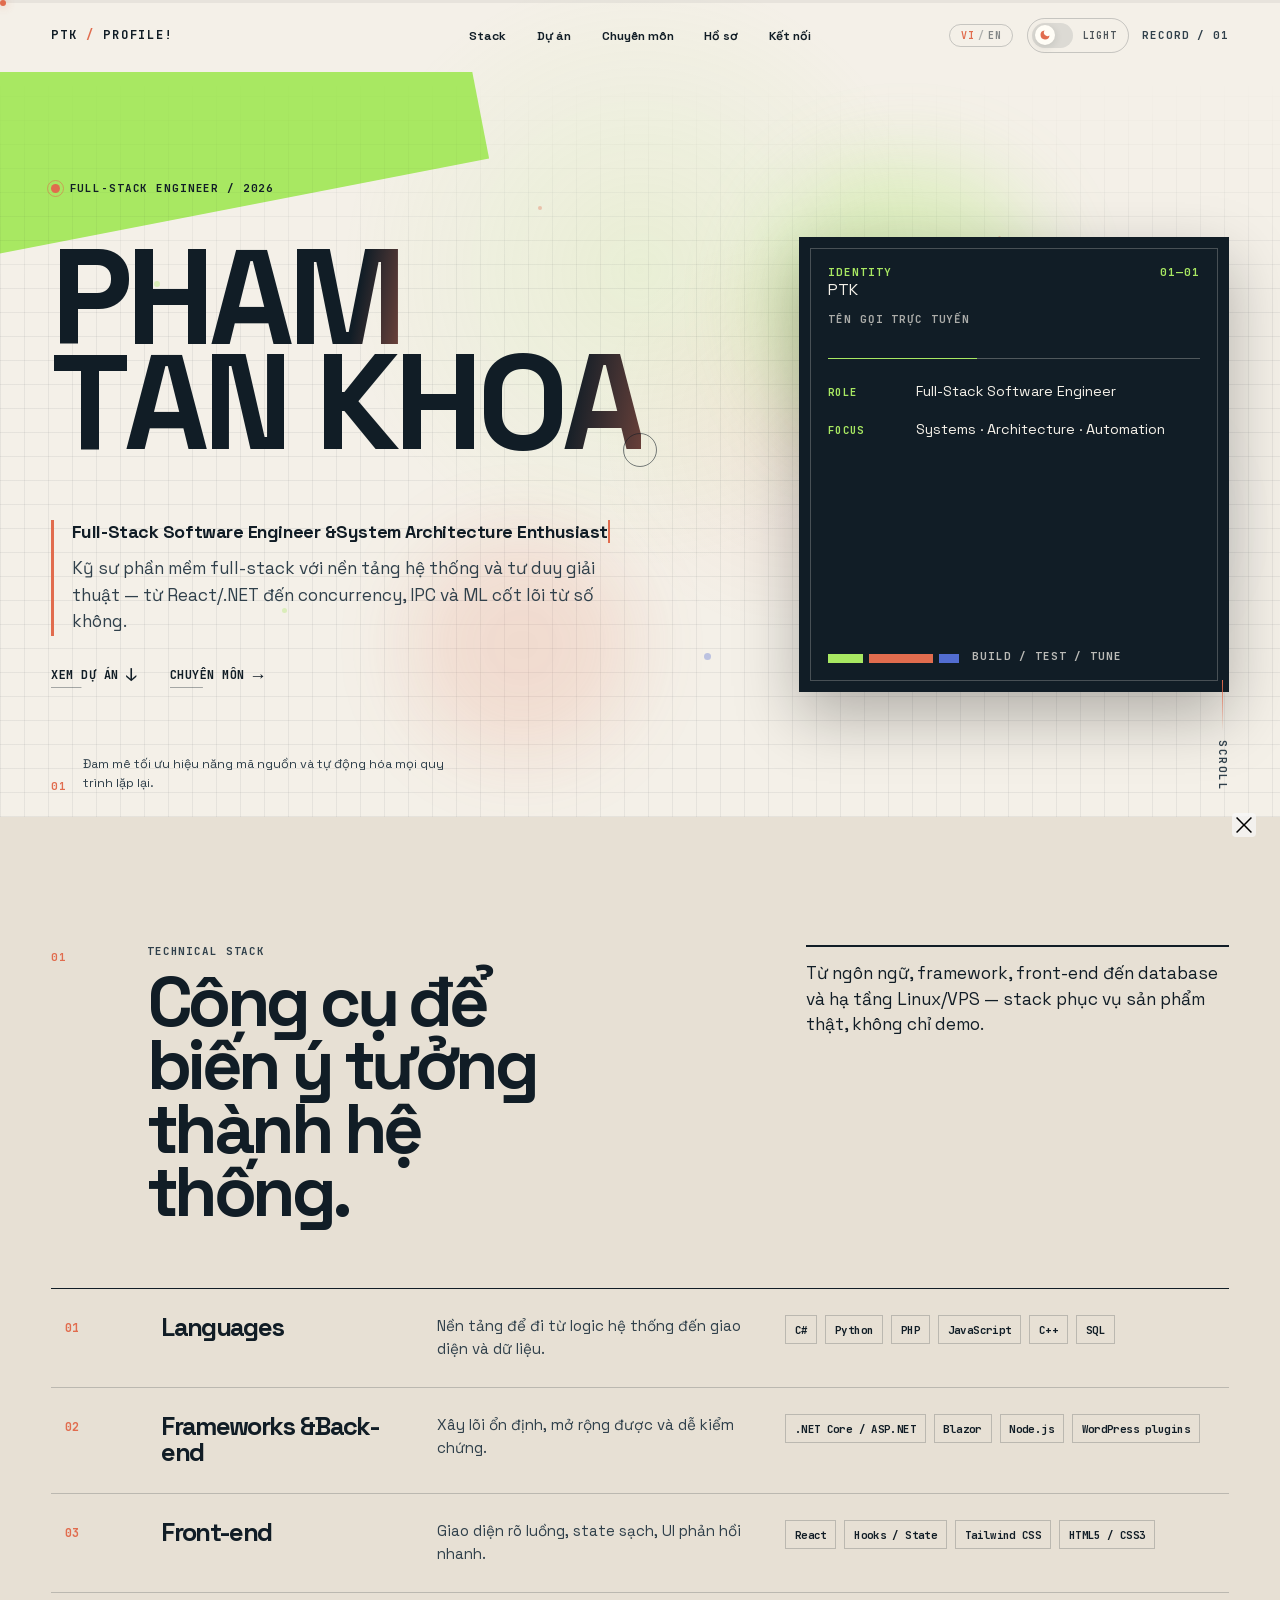
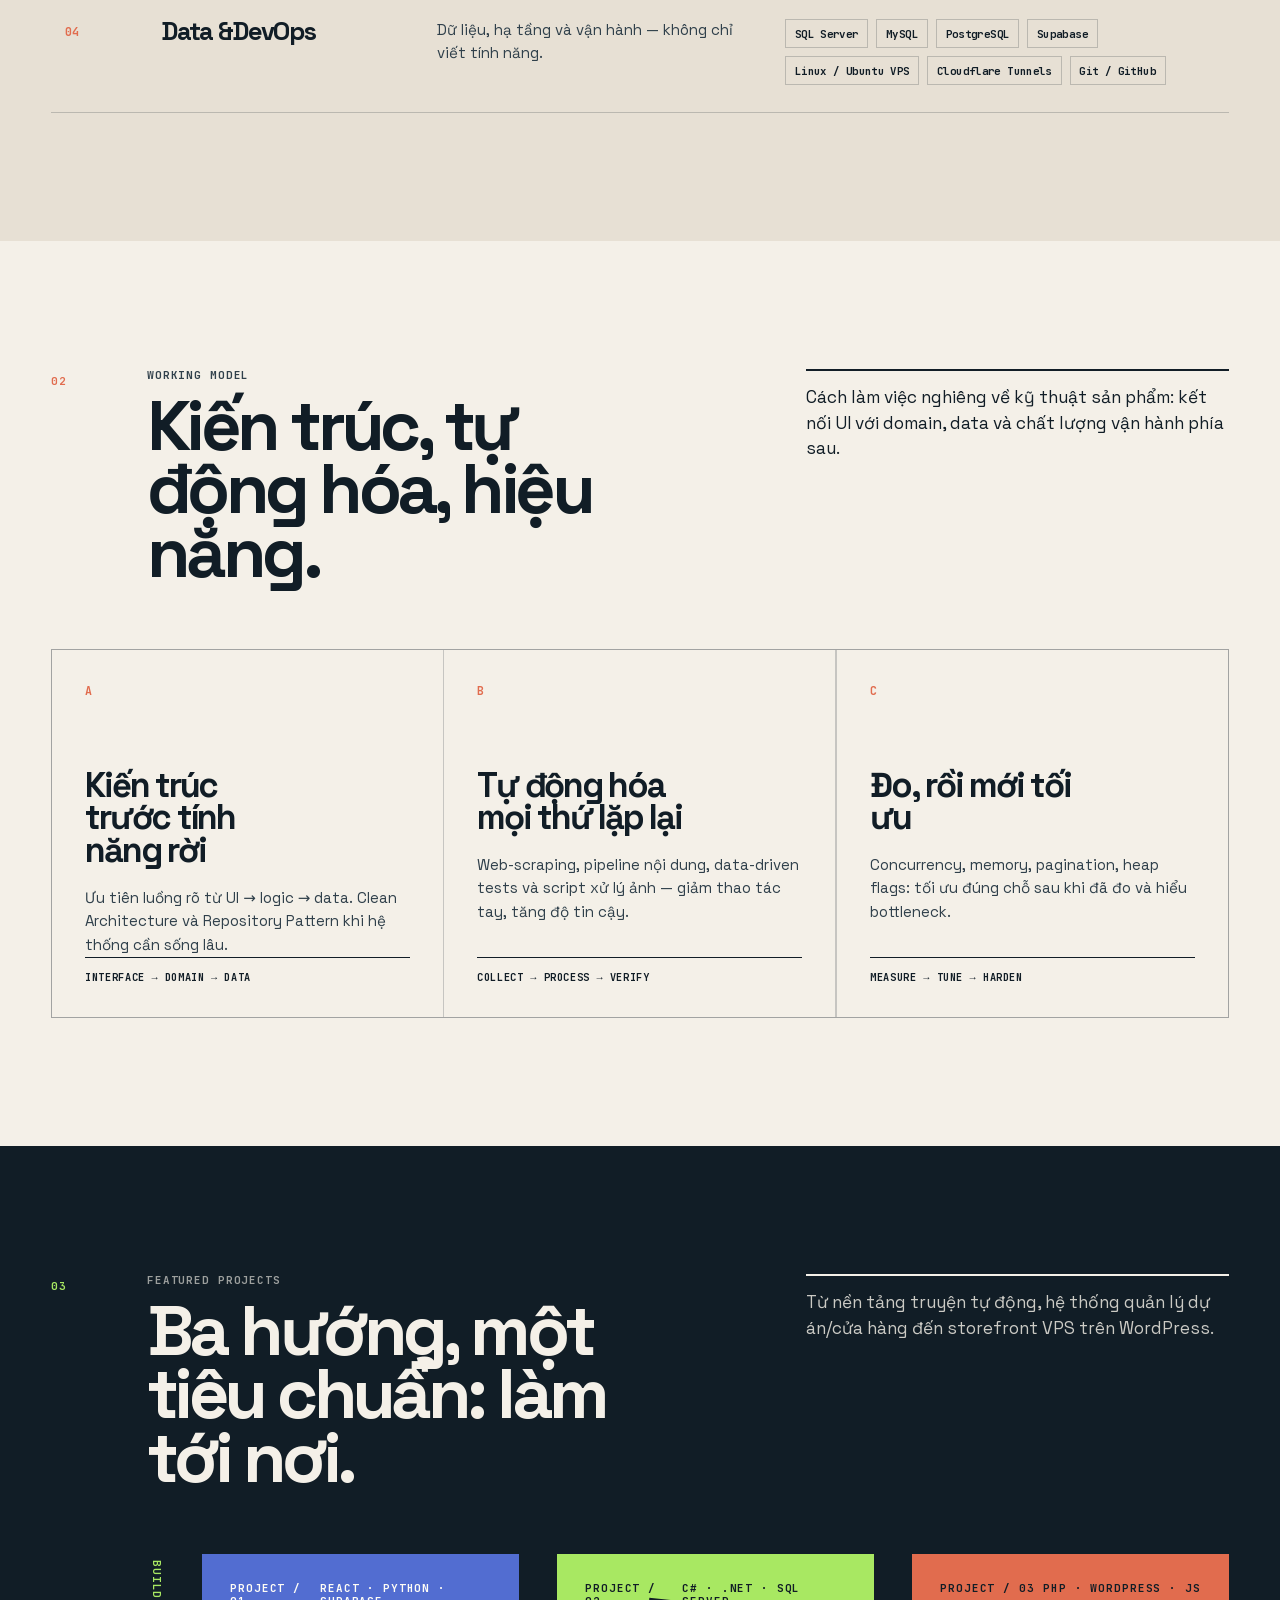
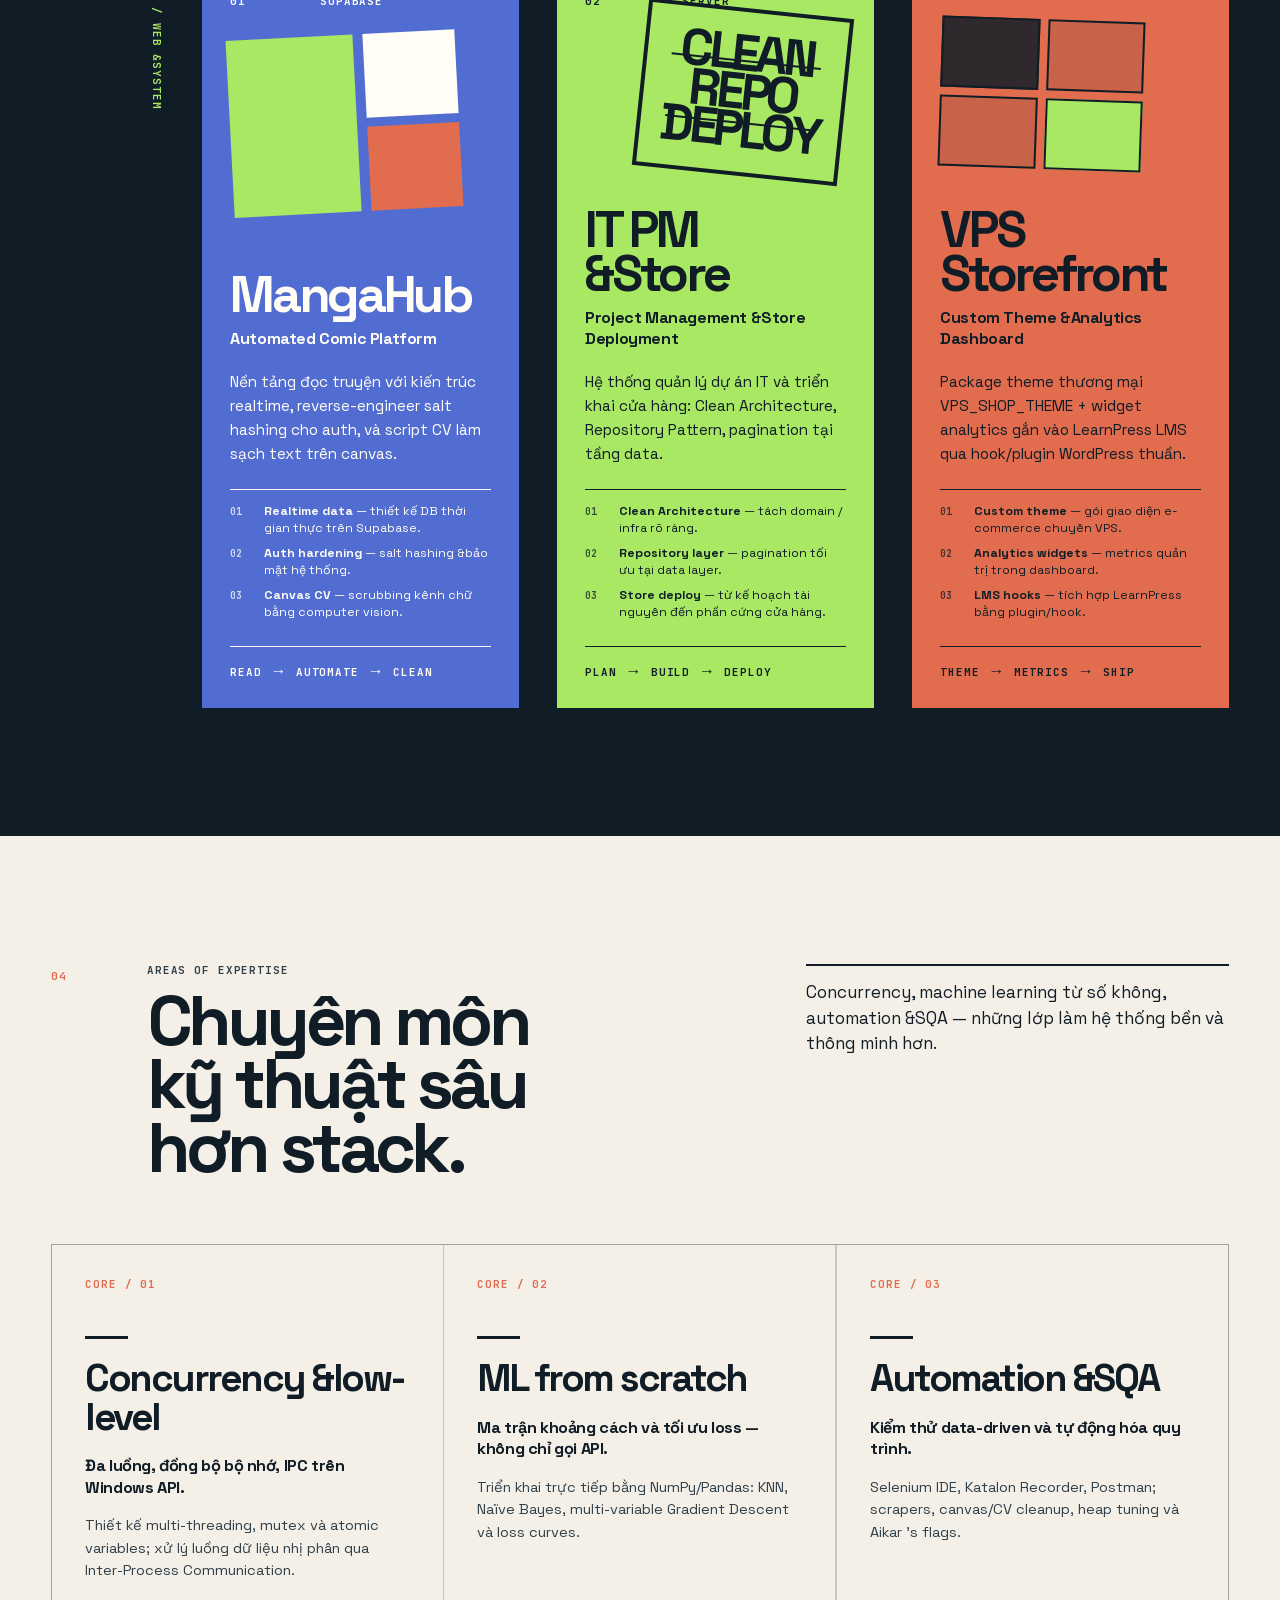
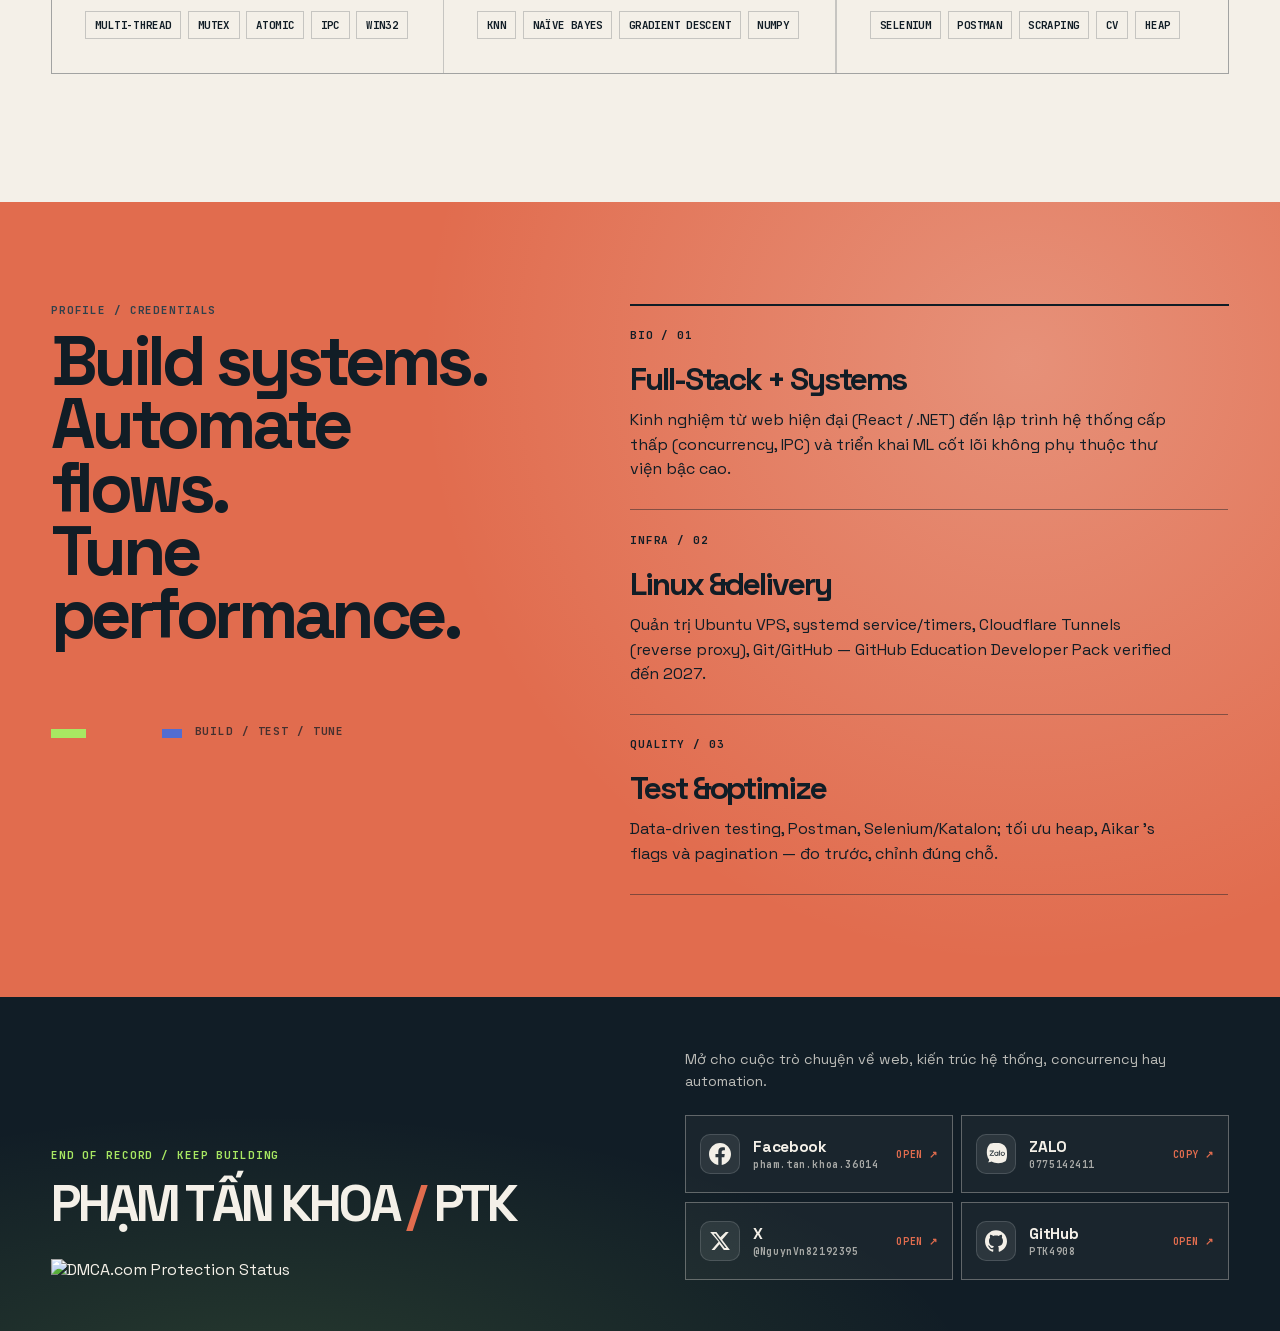
==== index.html @ f1dbbeb9 "Integrate AADS ad unit into index.html Added AADS ad unit with checkbox toggle functionality." ====
<!DOCTYPE html>
<html lang="vi" class="space_grotesk_7f71b9c-module__PyY6Xq__variable jetbrains_mono_b71a1736-module__PzRQiW__variable">

<head>
    <meta charSet="utf-8" />
    <meta name="viewport" content="width=device-width, initial-scale=1" />
    <link rel="preload" href="media/0c89a48fa5027cee-s.p.2cyn07wtgehh0.woff2" as="font" crossorigin=""
        type="font/woff2" />
    <link rel="preload" href="media/32687112bd2dd8db-s.p.1gepa_7fcx9fm.woff2" as="font" crossorigin=""
        type="font/woff2" />
    <link rel="preload" href="media/70bc3e132a0a741e-s.p.3t6q91iet4nsy.woff2" as="font" crossorigin=""
        type="font/woff2" />
    <link rel="preload" href="media/89b21bb081cb7469-s.p.1fby2rem9ngyr.woff2" as="font" crossorigin=""
        type="font/woff2" />
    <link rel="stylesheet" href="chunks/1i1lkpfbtj8k6.css" data-precedence="next" />
    <link rel="stylesheet" href="style.css" />
    <link rel="preload" as="script" fetchPriority="low" href="chunks/1jq4o6yq14o4c.js" />
    <script src="chunks/0atut6a2uuyid.js" async=""></script>
    <script src="chunks/3rxl-jt3pdxgx.js" async=""></script>
    <script src="chunks/turbopack-38l7qwik-h828.js" async=""></script>
    <script src="chunks/1ox2abyhhua8q.js" async=""></script>
    <script src="chunks/158myu8e_yme3.js" async=""></script>
    <script src="chunks/3vsjtma9oi3tk.js" async=""></script>
    <meta name="next-size-adjust" content="" />
    <title>Phạm Tấn Khoa</title>
    <meta name="description"
        content="Full-Stack Software Engineer &amp; System Architecture Enthusiast. React, .NET, concurrency, ML from scratch, automation." />
    <script>
        (function () {
            try {
                var t = localStorage.getItem("profilo-theme");
                if (t !== "light" && t !== "dark") {
                    t = window.matchMedia("(prefers-color-scheme: dark)").matches ? "dark" : "light"
                }
                document.documentElement.setAttribute("data-theme", t)
            } catch (e) { }
        }
        )();
    </script>
    <script src="chunks/0cz1d0mv5g_q7.js" noModule=""></script>
</head>

<body>
    <!-- Injected Custom Cursor Elements -->
    <div class="cursor-layer" aria-hidden="true">
        <div class="cursor-ring"></div>
        <div class="cursor-dot"></div>
    </div>

    <div hidden="">
        <!--$-->
        <!--/$-->
    </div>
    <main class="site">
        <div class="scroll-progress" aria-hidden="true">
            <div class="scroll-progress__bar"></div>
        </div>
        <div class="ambient-field" aria-hidden="true"></div>
        <header class="site-header ">
            <a class="brand" href="#top" aria-label="Về đầu trang">
                PTK <span>/</span>
                PROFILE!
            </a>
            <nav aria-label="Điều hướng chính">
                <a href="#skills">Stack</a>
                <a href="#projects">Dự án</a>
                <a href="#notes">Chuyên môn</a>
                <a href="#about">Hồ sơ</a>
                <a href="#connect">Kết nối</a>
            </nav>
            <div class="header-end">
                <button type="button" class="lang-toggle" aria-label="Đổi ngôn ngữ" title="Ngôn ngữ">
                    <span class="is-active lang-vi-text">VI</span>
                    <span style="opacity:0.3; margin:0 -2px;">/</span>
                    <span class="lang-en-text">EN</span>
                </button>
                <button type="button" class="theme-toggle" aria-label="Chuyển sang chế độ tối" title="Tối">
                    <span class="theme-toggle__track">
                        <span class="theme-toggle__thumb">
                            <svg viewBox="0 0 24 24" width="12" height="12" fill="currentColor" aria-hidden="true">
                                <path d="M21 12.79A9 9 0 1 1 11.21 3 7 7 0 0 0 21 12.79z"></path>
                            </svg>
                        </span>
                    </span>
                    <span class="theme-toggle__label">LIGHT</span>
                </button>
                <p class="header-mark">RECORD / 01</p>
            </div>
        </header>
        <section class="hero" id="top" aria-labelledby="hero-title">
            <div class="hero-grid" aria-hidden="true"></div>
            <div class="hero-orb hero-orb--acid" aria-hidden="true"></div>
            <div class="hero-orb hero-orb--coral" aria-hidden="true"></div>
            <div class="hero-orb hero-orb--blue" aria-hidden="true"></div>
            <div class="hero-particles" aria-hidden="true">
                <span></span>
                <span></span>
                <span></span>
                <span></span>
                <span></span>
                <span></span>
            </div>
            <div class="hero-copy">
                <div class="hero-kicker anim-item" style="--i:0">
                    <span class="live-dot"></span>
                    FULL-STACK ENGINEER / 2026
                </div>
                <h1 id="hero-title">
                    <span class="hero-line" style="--i:1">
                        <span class="hero-line__text">PHẠM</span>
                    </span>
                    <span class="hero-line" style="--i:2">
                        <span class="hero-line__text">TẤN KHOA</span>
                    </span>
                </h1>
                <div class="hero-statement anim-item" style="--i:3">
                    <p class="role">
                        <span class="typewriter">Full-Stack Software Engineer &amp;System Architecture Enthusiast</span>
                    </p>
                    <p>Kỹ sư phần mềm full-stack với nền tảng hệ thống và tư duy giải thuật — từ React/.NET đến
                        concurrency, IPC và ML cốt lõi từ số không.</p>
                </div>
                <div class="hero-actions anim-item" style="--i:4">
                    <a class="text-link text-link--dark magnetic-btn" href="#projects">
                        Xem dự án <span>↓</span>
                    </a>
                    <a class="text-link text-link--dark magnetic-btn" href="#notes">
                        Chuyên môn <span>→</span>
                    </a>
                </div>
            </div>
            <aside class="hero-record anim-item" style="--i:2" aria-label="Thông tin hồ sơ">
                <div class="record-shine" aria-hidden="true"></div>
                <div class="record-topline">
                    <span>IDENTITY</span>
                    <span>01—01</span>
                </div>
                <div class="PTK-name">PTK</div>
                <p class="record-label">Tên gọi trực tuyến</p>
                <div class="record-divider"></div>
                <dl>
                    <div>
                        <dt>ROLE</dt>
                        <dd>Full-Stack Software Engineer</dd>
                    </div>
                    <div>
                        <dt>FOCUS</dt>
                        <dd>Systems · Architecture · Automation</dd>
                    </div>
                </dl>
                <div class="signal-bars" aria-label="Build, test, tune">
                    <span></span>
                    <span></span>
                    <span></span>
                    <small>BUILD / TEST / TUNE</small>
                </div>
            </aside>
            <div class="hero-footnote anim-item" style="--i:5">
                <span>01</span>
                <p>Đam mê tối ưu hiệu năng mã nguồn và tự động hóa mọi quy trình lặp lại.</p>
            </div>
            <a class="scroll-cue" href="#skills" aria-label="Cuộn xuống phần kỹ năng">
                <span class="scroll-cue__line"></span>
                <span class="scroll-cue__label">SCROLL</span>
            </a>
        </section>
        <section class="section skills-section" id="skills" aria-labelledby="skills-title">
            <div class="reveal-group reveal-heading  " style="--reveal-delay:0ms;--reveal-stagger:85ms">
                <header class="section-heading">
                    <p class="section-index">01</p>
                    <div>
                        <p class="eyebrow">TECHNICAL STACK</p>
                        <h2 id="skills-title">Công cụ để biến ý tưởng thành hệ thống.</h2>
                    </div>
                    <p class="section-intro">Từ ngôn ngữ, framework, front-end đến database và hạ tầng Linux/VPS — stack
                        phục vụ sản phẩm thật, không chỉ demo.</p>
                </header>
            </div>
            <div class="reveal-group reveal-ledger  " style="--reveal-delay:80ms;--reveal-stagger:100ms">
                <div class="skill-ledger">
                    <article class="skill-row" style="--item-i:0">
                        <p class="skill-number">01</p>
                        <h3>Languages</h3>
                        <p class="skill-summary">Nền tảng để đi từ logic hệ thống đến giao diện và dữ liệu.</p>
                        <ul class="skill-items">
                            <li>C#</li>
                            <li>Python</li>
                            <li>PHP</li>
                            <li>JavaScript</li>
                            <li>C++</li>
                            <li>SQL</li>
                        </ul>
                    </article>
                    <article class="skill-row" style="--item-i:1">
                        <p class="skill-number">02</p>
                        <h3>Frameworks &amp;Back-end</h3>
                        <p class="skill-summary">Xây lõi ổn định, mở rộng được và dễ kiểm chứng.</p>
                        <ul class="skill-items">
                            <li>.NET Core / ASP.NET</li>
                            <li>Blazor</li>
                            <li>Node.js</li>
                            <li>WordPress plugins</li>
                        </ul>
                    </article>
                    <article class="skill-row" style="--item-i:2">
                        <p class="skill-number">03</p>
                        <h3>Front-end</h3>
                        <p class="skill-summary">Giao diện rõ luồng, state sạch, UI phản hồi nhanh.</p>
                        <ul class="skill-items">
                            <li>React</li>
                            <li>Hooks / State</li>
                            <li>Tailwind CSS</li>
                            <li>HTML5 / CSS3</li>
                        </ul>
                    </article>
                    <article class="skill-row" style="--item-i:3">
                        <p class="skill-number">04</p>
                        <h3>Data &amp;DevOps</h3>
                        <p class="skill-summary">Dữ liệu, hạ tầng và vận hành — không chỉ viết tính năng.</p>
                        <ul class="skill-items">
                            <li>SQL Server</li>
                            <li>MySQL</li>
                            <li>PostgreSQL</li>
                            <li>Supabase</li>
                            <li>Linux / Ubuntu VPS</li>
                            <li>Cloudflare Tunnels</li>
                            <li>Git / GitHub</li>
                        </ul>
                    </article>
                </div>
            </div>
        </section>
        <section class="section approach-section" aria-labelledby="approach-title">
            <div class="reveal-group reveal-heading  " style="--reveal-delay:0ms;--reveal-stagger:85ms">
                <header class="section-heading">
                    <p class="section-index">02</p>
                    <div>
                        <p class="eyebrow">WORKING MODEL</p>
                        <h2 id="approach-title">Kiến trúc, tự động hóa, hiệu năng.</h2>
                    </div>
                    <p class="section-intro">Cách làm việc nghiêng về kỹ thuật sản phẩm: kết nối UI với domain, data và
                        chất lượng vận hành phía sau.</p>
                </header>
            </div>
            <div class="reveal-group reveal-principles  " style="--reveal-delay:80ms;--reveal-stagger:110ms">
                <div class="principle-grid">
                    <article class="principle-card" style="--item-i:0">
                        <div class="principle-glow" aria-hidden="true"></div>
                        <p class="principle-index">A</p>
                        <h3>Kiến trúc trước tính năng rời</h3>
                        <p>Ưu tiên luồng rõ từ UI → logic → data. Clean Architecture và Repository Pattern khi hệ thống
                            cần sống lâu.</p>
                        <div class="principle-route">INTERFACE → DOMAIN → DATA</div>
                    </article>
                    <article class="principle-card" style="--item-i:1">
                        <div class="principle-glow" aria-hidden="true"></div>
                        <p class="principle-index">B</p>
                        <h3>Tự động hóa mọi thứ lặp lại</h3>
                        <p>Web-scraping, pipeline nội dung, data-driven tests và script xử lý ảnh — giảm thao tác tay,
                            tăng độ tin cậy.</p>
                        <div class="principle-route">COLLECT → PROCESS → VERIFY</div>
                    </article>
                    <article class="principle-card" style="--item-i:2">
                        <div class="principle-glow" aria-hidden="true"></div>
                        <p class="principle-index">C</p>
                        <h3>Đo, rồi mới tối ưu</h3>
                        <p>Concurrency, memory, pagination, heap flags: tối ưu đúng chỗ sau khi đã đo và hiểu
                            bottleneck.</p>
                        <div class="principle-route">MEASURE → TUNE → HARDEN</div>
                    </article>
                </div>
            </div>
        </section>
        <section class="section project-section" id="projects" aria-labelledby="projects-title">
            <div class="reveal-group reveal-heading  " style="--reveal-delay:0ms;--reveal-stagger:85ms">
                <header class="section-heading">
                    <p class="section-index">03</p>
                    <div>
                        <p class="eyebrow">FEATURED PROJECTS</p>
                        <h2 id="projects-title">Ba hướng, một tiêu chuẩn: làm tới nơi.</h2>
                    </div>
                    <p class="section-intro">Từ nền tảng truyện tự động, hệ thống quản lý dự án/cửa hàng đến storefront
                        VPS trên WordPress.</p>
                </header>
            </div>
            <div class="reveal-group reveal-projects  " style="--reveal-delay:80ms;--reveal-stagger:120ms">
                <div class="project-track project-track--three">
                    <div class="track-label">BUILD / WEB &amp;SYSTEM</div>
                    <article class="project-card manga-card" style="--item-i:0">
                        <div class="card-sheen" aria-hidden="true"></div>
                        <div class="project-card__topline">
                            <p>PROJECT / 01</p>
                            <p>REACT · PYTHON · SUPABASE</p>
                        </div>
                        <div class="manga-panels" aria-hidden="true">
                            <span></span>
                            <span></span>
                            <span></span>
                        </div>
                        <div class="project-card__body">
                            <h3>MangaHub</h3>
                            <p class="project-subtitle">Automated Comic Platform</p>
                            <p class="project-description">Nền tảng đọc truyện với kiến trúc realtime, reverse-engineer
                                salt hashing cho auth, và script CV làm sạch text trên canvas.</p>
                            <ul class="project-highlights">
                                <li>
                                    <span>01</span>
                                    <p>
                                        <strong>Realtime data</strong>
                                        — thiết kế DB thời gian thực trên Supabase.
                                    </p>
                                </li>
                                <li>
                                    <span>02</span>
                                    <p>
                                        <strong>Auth hardening</strong>
                                        — salt hashing &amp;bảo mật hệ thống.
                                    </p>
                                </li>
                                <li>
                                    <span>03</span>
                                    <p>
                                        <strong>Canvas CV</strong>
                                        — scrubbing kênh chữ bằng computer vision.
                                    </p>
                                </li>
                            </ul>
                            <p class="project-process">
                                READ <span>→</span>
                                AUTOMATE <span>→</span>
                                CLEAN
                            </p>
                        </div>
                    </article>
                    <article class="project-card hrms-card" style="--item-i:1">
                        <div class="card-sheen" aria-hidden="true"></div>
                        <div class="project-card__topline">
                            <p>PROJECT / 02</p>
                            <p>C# · .NET · SQL SERVER</p>
                        </div>
                        <div class="hrms-stamp" aria-hidden="true">
                            <span>CLEAN</span>
                            <span>REPO</span>
                            <span>DEPLOY</span>
                        </div>
                        <div class="project-card__body">
                            <h3>IT PM &amp;Store</h3>
                            <p class="project-subtitle">Project Management &amp;Store Deployment</p>
                            <p class="project-description">Hệ thống quản lý dự án IT và triển khai cửa hàng: Clean
                                Architecture, Repository Pattern, pagination tại tầng data.</p>
                            <ul class="project-highlights">
                                <li>
                                    <span>01</span>
                                    <p>
                                        <strong>Clean Architecture</strong>
                                        — tách domain / infra rõ ràng.
                                    </p>
                                </li>
                                <li>
                                    <span>02</span>
                                    <p>
                                        <strong>Repository layer</strong>
                                        — pagination tối ưu tại data layer.
                                    </p>
                                </li>
                                <li>
                                    <span>03</span>
                                    <p>
                                        <strong>Store deploy</strong>
                                        — từ kế hoạch tài nguyên đến phần cứng cửa hàng.
                                    </p>
                                </li>
                            </ul>
                            <p class="project-process">
                                PLAN <span>→</span>
                                BUILD <span>→</span>
                                DEPLOY
                            </p>
                        </div>
                    </article>
                    <article class="project-card vps-card" style="--item-i:2">
                        <div class="card-sheen" aria-hidden="true"></div>
                        <div class="project-card__topline">
                            <p>PROJECT / 03</p>
                            <p>PHP · WORDPRESS · JS</p>
                        </div>
                        <div class="vps-grid" aria-hidden="true">
                            <span></span>
                            <span></span>
                            <span></span>
                            <span></span>
                        </div>
                        <div class="project-card__body">
                            <h3>VPS Storefront</h3>
                            <p class="project-subtitle">Custom Theme &amp;Analytics Dashboard</p>
                            <p class="project-description">Package theme thương mại VPS_SHOP_THEME + widget analytics
                                gắn vào LearnPress LMS qua hook/plugin WordPress thuần.</p>
                            <ul class="project-highlights">
                                <li>
                                    <span>01</span>
                                    <p>
                                        <strong>Custom theme</strong>
                                        — gói giao diện e-commerce chuyên VPS.
                                    </p>
                                </li>
                                <li>
                                    <span>02</span>
                                    <p>
                                        <strong>Analytics widgets</strong>
                                        — metrics quản trị trong dashboard.
                                    </p>
                                </li>
                                <li>
                                    <span>03</span>
                                    <p>
                                        <strong>LMS hooks</strong>
                                        — tích hợp LearnPress bằng plugin/hook.
                                    </p>
                                </li>
                            </ul>
                            <p class="project-process">
                                THEME <span>→</span>
                                METRICS <span>→</span>
                                SHIP
                            </p>
                        </div>
                    </article>
                </div>
            </div>
        </section>
        <section class="section notes-section" id="notes" aria-labelledby="notes-title">
            <div class="reveal-group reveal-heading  " style="--reveal-delay:0ms;--reveal-stagger:85ms">
                <header class="section-heading">
                    <p class="section-index">04</p>
                    <div>
                        <p class="eyebrow">AREAS OF EXPERTISE</p>
                        <h2 id="notes-title">Chuyên môn kỹ thuật sâu hơn stack.</h2>
                    </div>
                    <p class="section-intro">Concurrency, machine learning từ số không, automation &amp;SQA — những lớp
                        làm hệ thống bền và thông minh hơn.</p>
                </header>
            </div>
            <div class="reveal-group reveal-notes  " style="--reveal-delay:80ms;--reveal-stagger:100ms">
                <div class="notes-grid">
                    <article class="research-card" style="--item-i:0">
                        <p class="note-code">CORE / 01</p>
                        <div class="note-rule"></div>
                        <h3>Concurrency &amp;low-level</h3>
                        <p class="research-lead">Đa luồng, đồng bộ bộ nhớ, IPC trên Windows API.</p>
                        <p class="research-body">Thiết kế multi-threading, mutex và atomic variables; xử lý luồng dữ
                            liệu nhị phân qua Inter-Process Communication.</p>
                        <div class="research-tags" aria-label="Chủ đề Concurrency &amp; low-level">
                            <span>MULTI-THREAD</span>
                            <span>MUTEX</span>
                            <span>ATOMIC</span>
                            <span>IPC</span>
                            <span>WIN32</span>
                        </div>
                    </article>
                    <article class="research-card" style="--item-i:1">
                        <p class="note-code">CORE / 02</p>
                        <div class="note-rule"></div>
                        <h3>ML from scratch</h3>
                        <p class="research-lead">Ma trận khoảng cách và tối ưu loss — không chỉ gọi API.</p>
                        <p class="research-body">Triển khai trực tiếp bằng NumPy/Pandas: KNN, Naïve Bayes,
                            multi-variable Gradient Descent và loss curves.</p>
                        <div class="research-tags" aria-label="Chủ đề ML from scratch">
                            <span>KNN</span>
                            <span>NAÏVE BAYES</span>
                            <span>GRADIENT DESCENT</span>
                            <span>NUMPY</span>
                        </div>
                    </article>
                    <article class="research-card" style="--item-i:2">
                        <p class="note-code">CORE / 03</p>
                        <div class="note-rule"></div>
                        <h3>Automation &amp;SQA</h3>
                        <p class="research-lead">Kiểm thử data-driven và tự động hóa quy trình.</p>
                        <p class="research-body">Selenium IDE, Katalon Recorder, Postman; scrapers, canvas/CV cleanup,
                            heap tuning và Aikar &#x27;s flags.</p>
                        <div class="research-tags" aria-label="Chủ đề Automation &amp; SQA">
                            <span>SELENIUM</span>
                            <span>POSTMAN</span>
                            <span>SCRAPING</span>
                            <span>CV</span>
                            <span>HEAP</span>
                        </div>
                    </article>
                </div>
            </div>
        </section>
        <section class="about-section" id="about" aria-labelledby="about-title">
            <div class="about-grid">
                <div class="reveal-group reveal-about-heading  " style="--reveal-delay:0ms;--reveal-stagger:85ms">
                    <div class="about-heading">
                        <p class="eyebrow">PROFILE / CREDENTIALS</p>
                        <h2 id="about-title">
                            <span class="about-line">Build systems.</span>
                            <span class="about-line">Automate flows.</span>
                            <span class="about-line">Tune performance.</span>
                        </h2>
                        <div class="signal-bars" aria-label="Build, test, tune">
                            <span></span>
                            <span></span>
                            <span></span>
                            <small>BUILD / TEST / TUNE</small>
                        </div>
                    </div>
                </div>
                <div class="reveal-group reveal-about  " style="--reveal-delay:100ms;--reveal-stagger:90ms">
                    <div class="about-details">
                        <article style="--item-i:0">
                            <p class="detail-code">BIO / 01</p>
                            <h3>Full-Stack + Systems</h3>
                            <p>Kinh nghiệm từ web hiện đại (React / .NET) đến lập trình hệ thống cấp thấp (concurrency,
                                IPC) và triển khai ML cốt lõi không phụ thuộc thư viện bậc cao.</p>
                        </article>
                        <article style="--item-i:1">
                            <p class="detail-code">INFRA / 02</p>
                            <h3>Linux &amp;delivery</h3>
                            <p>Quản trị Ubuntu VPS, systemd service/timers, Cloudflare Tunnels (reverse proxy),
                                Git/GitHub — GitHub Education Developer Pack verified đến 2027.</p>
                        </article>
                        <article style="--item-i:2">
                            <p class="detail-code">QUALITY / 03</p>
                            <h3>Test &amp;optimize</h3>
                            <p>Data-driven testing, Postman, Selenium/Katalon; tối ưu heap, Aikar &#x27;s flags và
                                pagination — đo trước, chỉnh đúng chỗ.</p>
                        </article>
                    </div>
                </div>
            </div>
        </section>
        <footer class="site-footer" id="connect">
            <div class="reveal-group reveal-footer  " style="--reveal-delay:0ms;--reveal-stagger:85ms">
                <div class="footer-shell">
                    <div class="footer-identity">
                        <p class="footer-code">END OF RECORD / KEEP BUILDING</p>
                        <p class="footer-signature">
                            PHẠM TẤN KHOA <span>/</span>
                            PTK
                        </p>
                        <div class="dmca-container" style="margin-top: 2rem;">
                            <a href="//www.dmca.com/Protection/Status.aspx?ID=7f567101-2b8a-44f2-9d65-7f71f3677539" title="DMCA.com Protection Status" class="dmca-badge"> <img src ="https://images.dmca.com/Badges/DMCA_badge_grn_60w.png?ID=7f567101-2b8a-44f2-9d65-7f71f3677539"  alt="DMCA.com Protection Status" /></a>  <script src="https://images.dmca.com/Badges/DMCABadgeHelper.min.js"> </script>
                        </div>
                    </div>
                    <div class="footer-connect">
                        <p class="footer-note">Mở cho cuộc trò chuyện về web, kiến trúc hệ thống, concurrency hay
                            automation.</p>
                        <nav class="social-links" aria-label="Liên kết mạng xã hội">
                            <a href="https://www.facebook.com/pham.tan.khoa.36014" rel="noopener noreferrer"
                                target="_blank" class="social-link social-link--facebook" style="--item-i:0">
                                <span class="social-icon" aria-hidden="true">
                                    <svg viewBox="0 0 24 24" width="22" height="22" fill="currentColor"
                                        aria-hidden="true">
                                        <path
                                            d="M24 12.073C24 5.405 18.627 0 12 0S0 5.405 0 12.073C0 18.1 4.388 23.094 10.125 24v-8.437H7.078v-3.49h3.047V9.43c0-3.007 1.792-4.669 4.533-4.669 1.312 0 2.686.235 2.686.235v2.953h-1.513c-1.491 0-1.956.925-1.956 1.874v2.25h3.328l-.532 3.49h-2.796V24C19.612 23.094 24 18.1 24 12.073z">
                                        </path>
                                    </svg>
                                </span>
                                <span class="social-meta">
                                    <span class="social-name">Facebook</span>
                                    <span class="social-handle">pham.tan.khoa.36014</span>
                                </span>
                                <span class="social-open">OPEN ↗</span>
                            </a>
                            <a href="https://zalo.me/0775142411" rel="noopener noreferrer" target="_blank"
                                class="social-link social-link--zalo" style="--item-i:1">
                                <span class="social-icon" aria-hidden="true">
                                    <svg viewBox="0.17 0 49.83 49.83" width="22" height="22" fill="currentColor"
                                        aria-hidden="true">
                                        <defs>
                                            <mask id="zmask">
                                                <rect x="0" y="0" width="50" height="50" fill="white" />
                                                <path
                                                    d="M20.5632 17H10.8382V19.0853H17.5869L10.9329 27.3317C10.7244 27.635 10.5728 27.9194 10.5728 28.5639V29.0947H19.748C20.203 29.0947 20.5822 28.7156 20.5822 28.2606V27.1421H13.4922L19.748 19.2938C19.8428 19.1801 20.0134 18.9716 20.0893 18.8768L20.1272 18.8199C20.4874 18.2891 20.5632 17.8341 20.5632 17.2844V17Z M32.9416 29.0947H34.3255V17H32.2402V28.3933C32.2402 28.7725 32.5435 29.0947 32.9416 29.0947Z M25.814 19.6924C23.1979 19.6924 21.0747 21.8156 21.0747 24.4317C21.0747 27.0478 23.1979 29.171 25.814 29.171C28.4301 29.171 30.5533 27.0478 30.5533 24.4317C30.5723 21.8156 28.4491 19.6924 25.814 19.6924ZM25.814 27.2184C24.2785 27.2184 23.0273 25.9672 23.0273 24.4317C23.0273 22.8962 24.2785 21.645 25.814 21.645C27.3495 21.645 28.6007 22.8962 28.6007 24.4317C28.6007 25.9672 27.3685 27.2184 25.814 27.2184Z M40.4867 19.6162C37.8516 19.6162 35.7095 21.7584 35.7095 24.3934C35.7095 27.0285 37.8516 29.1707 40.4867 29.1707C43.1217 29.1707 45.2639 27.0285 45.2639 24.3934C45.2639 21.7584 43.1217 19.6162 40.4867 19.6162ZM40.4867 27.2181C38.9322 27.2181 37.681 25.9669 37.681 24.4124C37.681 22.8579 38.9322 21.6067 40.4867 21.6067C42.0412 21.6067 43.2924 22.8579 43.2924 24.4124C43.2924 25.9669 42.0412 27.2181 40.4867 27.2181Z M29.4562 29.0944H30.5747V19.957H28.6221V28.2793C28.6221 28.7153 29.0012 29.0944 29.4562 29.0944Z"
                                                    fill="black" />
                                            </mask>
                                        </defs>
                                        <path
                                            d="M7.779 43.5892C10.1019 43.846 13.0061 43.1836 15.0682 42.1825C24.0225 47.1318 38.0197 46.8954 46.4923 41.4732C46.8209 40.9803 47.1279 40.4677 47.4128 39.9363C49.1062 36.7779 50.0004 33.22 50.0004 27.1316V22.7175C50.0004 16.629 49.1062 13.0711 47.4128 9.91273C45.7385 6.75436 43.2461 4.28093 40.0877 2.58758C36.9293 0.894239 33.3714 0 27.283 0H22.8499C17.6644 0 14.2982 0.652754 11.4699 1.89893C11.3153 2.03737 11.1636 2.17818 11.0151 2.32135C2.71734 10.3203 2.08658 27.6593 9.12279 37.0782C9.13064 37.0921 9.13933 37.1061 9.14889 37.1203C10.2334 38.7185 9.18694 41.5154 7.55068 43.1516C7.28431 43.399 7.37944 43.5512 7.779 43.5892Z"
                                            mask="url(#zmask)"></path>
                                    </svg>
                                </span>
                                <span class="social-meta">
                                    <span class="social-name">ZALO</span>
                                    <span class="social-handle">0775142411</span>
                                </span>
                                <span class="social-open">COPY ↗</span>
                            </a>
                            <a href="https://x.com/PhamtanKho13746" rel="noopener noreferrer" target="_blank"
                                class="social-link social-link--x" style="--item-i:2">
                                <span class="social-icon" aria-hidden="true">
                                    <svg viewBox="0 0 24 24" width="22" height="22" fill="currentColor"
                                        aria-hidden="true">
                                        <path
                                            d="M18.244 2.25h3.308l-7.227 8.26 8.502 11.24H16.17l-4.714-6.231-5.401 6.231H2.744l7.727-8.835L1.254 2.25H8.08l4.253 5.622L18.244 2.25zm-1.161 17.52h1.833L7.084 4.126H5.117L17.083 19.77z">
                                        </path>
                                    </svg>
                                </span>
                                <span class="social-meta">
                                    <span class="social-name">X</span>
                                    <span class="social-handle">@NguynVn82192395</span>
                                </span>
                                <span class="social-open">OPEN ↗</span>
                            </a>
                            <a href="https://github.com/PTK-2411" rel="noopener noreferrer" target="_blank"
                                class="social-link social-link--github" style="--item-i:3">
                                <span class="social-icon" aria-hidden="true">
                                    <svg viewBox="0 0 24 24" width="22" height="22" fill="currentColor"
                                        aria-hidden="true">
                                        <path
                                            d="M12 .297c-6.63 0-12 5.373-12 12 0 5.303 3.438 9.8 8.205 11.385.6.113.82-.258.82-.577 0-.285-.01-1.04-.015-2.04-3.338.724-4.042-1.61-4.042-1.61-.546-1.387-1.333-1.757-1.333-1.757-1.089-.745.084-.729.084-.729 1.205.084 1.84 1.236 1.84 1.236 1.07 1.835 2.809 1.305 3.495.998.108-.776.417-1.305.76-1.605-2.665-.3-5.466-1.332-5.466-5.93 0-1.31.465-2.38 1.235-3.22-.135-.303-.54-1.523.105-3.176 0 0 1.005-.322 3.3 1.23.96-.267 1.98-.399 3-.405 1.02.006 2.04.138 3 .405 2.28-1.552 3.285-1.23 3.285-1.23.645 1.653.24 2.873.12 3.176.765.84 1.23 1.91 1.23 3.22 0 4.61-2.805 5.625-5.475 5.92.42.36.81 1.096.81 2.22 0 1.606-.015 2.896-.015 3.286 0 .315.21.69.825.57C20.565 22.092 24 17.592 24 12.297c0-6.627-5.373-12-12-12">
                                        </path>
                                    </svg>
                                </span>
                                <span class="social-meta">
                                    <span class="social-name">GitHub</span>
                                    <span class="social-handle">PTK4908</span>
                                </span>
                                <span class="social-open">OPEN ↗</span>
                            </a>
                        </nav>
                    </div>
                </div>
            </div>
        </footer>
    </main>
    <!--$-->
    <!--/$-->
    <script src="chunks/1jq4o6yq14o4c.js" id="_R_" async=""></script>
    <script>
        (self.__next_f = self.__next_f || []).push([0])
    </script>
    <script>
        self.__next_f.push([1, "1:\"$Sreact.fragment\"\n2:I[89220,[\"chunks/1ox2abyhhua8q.js\",\"chunks/158myu8e_yme3.js\"],\"ThemeProvider\"]\n3:I[75349,[\"chunks/1ox2abyhhua8q.js\",\"chunks/158myu8e_yme3.js\"],\"CustomCursor\"]\n4:I[39756,[\"chunks/1ox2abyhhua8q.js\",\"chunks/158myu8e_yme3.js\"],\"default\"]\n5:I[37457,[\"chunks/1ox2abyhhua8q.js\",\"chunks/158myu8e_yme3.js\"],\"default\"]\n6:I[2870,[\"chunks/1ox2abyhhua8q.js\",\"chunks/158myu8e_yme3.js\",\"chunks/3vsjtma9oi3tk.js\"],\"ScrollProgress\"]\n7:I[76310,[\"chunks/1ox2abyhhua8q.js\",\"chunks/158myu8e_yme3.js\",\"chunks/3vsjtma9oi3tk.js\"],\"AmbientField\"]\n8:I[41335,[\"chunks/1ox2abyhhua8q.js\",\"chunks/158myu8e_yme3.js\",\"chunks/3vsjtma9oi3tk.js\"],\"HeaderChrome\"]\n1b:I[68027,[\"chunks/1ox2abyhhua8q.js\",\"chunks/158myu8e_yme3.js\"],\"default\",1]\n:HL[\"chunks/1i1lkpfbtj8k6.css\",\"style\"]\n:HL[\"media/0c89a48fa5027cee-s.p.2cyn07wtgehh0.woff2\",\"font\",{\"crossOrigin\":\"\",\"type\":\"font/woff2\"}]\n:HL[\"media/32687112bd2dd8db-s.p.1gepa_7fcx9fm.woff2\",\"font\",{\"crossOrigin\":\"\",\"type\":\"font/woff2\"}]\n:HL[\"media/70bc3e132a0a741e-s.p.3t6q91iet4nsy.woff2\",\"font\",{\"crossOrigin\":\"\",\"type\":\"font/woff2\"}]\n:HL[\"media/89b21bb081cb7469-s.p.1fby2rem9ngyr.woff2\",\"font\",{\"crossOrigin\":\"\",\"type\":\"font/woff2\"}]\n"])
    </script>
    <script>
        self.__next_f.push([1, "0:{\"P\":null,\"c\":[\"\",\"\"],\"q\":\"\",\"i\":false,\"f\":[[[\"\",{\"children\":[\"__PAGE__\",{}]},\"$undefined\",\"$undefined\",16],[[\"$\",\"$1\",\"c\",{\"children\":[[[\"$\",\"link\",\"0\",{\"rel\":\"stylesheet\",\"href\":\"chunks/1i1lkpfbtj8k6.css\",\"precedence\":\"next\",\"crossOrigin\":\"$undefined\",\"nonce\":\"$undefined\"}],[\"$\",\"script\",\"script-0\",{\"src\":\"chunks/1ox2abyhhua8q.js\",\"async\":true,\"nonce\":\"$undefined\"}],[\"$\",\"script\",\"script-1\",{\"src\":\"chunks/158myu8e_yme3.js\",\"async\":true,\"nonce\":\"$undefined\"}]],[\"$\",\"html\",null,{\"lang\":\"vi\",\"className\":\"space_grotesk_7f71b9c-module__PyY6Xq__variable jetbrains_mono_b71a1736-module__PzRQiW__variable\",\"suppressHydrationWarning\":true,\"children\":[[\"$\",\"head\",null,{\"children\":[\"$\",\"script\",null,{\"dangerouslySetInnerHTML\":{\"__html\":\"(function(){try{var t=localStorage.getItem(\\\"profilo-theme\\\");if(t!==\\\"light\\\"\u0026\u0026t!==\\\"dark\\\"){t=window.matchMedia(\\\"(prefers-color-scheme: dark)\\\").matches?\\\"dark\\\":\\\"light\\\"}document.documentElement.setAttribute(\\\"data-theme\\\",t)}catch(e){}})();\"}}]}],[\"$\",\"body\",null,{\"children\":[\"$\",\"$L2\",null,{\"children\":[[\"$\",\"$L3\",null,{}],[\"$\",\"$L4\",null,{\"parallelRouterKey\":\"children\",\"error\":\"$undefined\",\"errorStyles\":\"$undefined\",\"errorScripts\":\"$undefined\",\"template\":[\"$\",\"$L5\",null,{}],\"templateStyles\":\"$undefined\",\"templateScripts\":\"$undefined\",\"notFound\":[[[\"$\",\"title\",null,{\"children\":\"404: This page could not be found.\"}],[\"$\",\"div\",null,{\"style\":{\"fontFamily\":\"system-ui,\\\"Segoe UI\\\",Roboto,Helvetica,Arial,sans-serif,\\\"Apple Color Emoji\\\",\\\"Segoe UI Emoji\\\"\",\"height\":\"100vh\",\"textAlign\":\"center\",\"display\":\"flex\",\"flexDirection\":\"column\",\"alignItems\":\"center\",\"justifyContent\":\"center\"},\"children\":[\"$\",\"div\",null,{\"children\":[[\"$\",\"style\",null,{\"dangerouslySetInnerHTML\":{\"__html\":\"body{color:#000;background:#fff;margin:0}.next-error-h1{border-right:1px solid rgba(0,0,0,.3)}@media (prefers-color-scheme:dark){body{color:#fff;background:#000}.next-error-h1{border-right:1px solid rgba(255,255,255,.3)}}\"}}],[\"$\",\"h1\",null,{\"className\":\"next-error-h1\",\"style\":{\"display\":\"inline-block\",\"margin\":\"0 20px 0 0\",\"padding\":\"0 23px 0 0\",\"fontSize\":24,\"fontWeight\":500,\"verticalAlign\":\"top\",\"lineHeight\":\"49px\"},\"children\":404}],[\"$\",\"div\",null,{\"style\":{\"display\":\"inline-block\"},\"children\":[\"$\",\"h2\",null,{\"style\":{\"fontSize\":14,\"fontWeight\":400,\"lineHeight\":\"49px\",\"margin\":0},\"children\":\"This page could not be found.\"}]}]]}]}]],[]],\"forbidden\":\"$undefined\",\"unauthorized\":\"$undefined\"}]]}]}]]}]]}],{\"children\":[[\"$\",\"$1\",\"c\",{\"children\":[[\"$\",\"main\",null,{\"className\":\"site\",\"children\":[[\"$\",\"$L6\",null,{}],[\"$\",\"$L7\",null,{}],[\"$\",\"$L8\",null,{}],[\"$\",\"section\",null,{\"className\":\"hero\",\"id\":\"top\",\"aria-labelledby\":\"hero-title\",\"children\":[[\"$\",\"div\",null,{\"className\":\"hero-grid\",\"aria-hidden\":\"true\"}],[\"$\",\"div\",null,{\"className\":\"hero-orb hero-orb--acid\",\"aria-hidden\":\"true\"}],[\"$\",\"div\",null,{\"className\":\"hero-orb hero-orb--coral\",\"aria-hidden\":\"true\"}],[\"$\",\"div\",null,{\"className\":\"hero-orb hero-orb--blue\",\"aria-hidden\":\"true\"}],[\"$\",\"div\",null,{\"className\":\"hero-particles\",\"aria-hidden\":\"true\",\"children\":[[\"$\",\"span\",null,{}],[\"$\",\"span\",null,{}],[\"$\",\"span\",null,{}],[\"$\",\"span\",null,{}],[\"$\",\"span\",null,{}],[\"$\",\"span\",null,{}]]}],[\"$\",\"div\",null,{\"className\":\"hero-copy\",\"children\":[[\"$\",\"div\",null,{\"className\":\"hero-kicker anim-item\",\"style\":{\"--i\":0},\"children\":[[\"$\",\"span\",null,{\"className\":\"live-dot\"}],\" FULL-STACK ENGINEER / 2026\"]}],[\"$\",\"h1\",null,{\"id\":\"hero-title\",\"children\":[[\"$\",\"span\",null,{\"className\":\"hero-line\",\"style\":{\"--i\":1},\"children\":[\"$\",\"span\",null,{\"className\":\"hero-line__text\",\"children\":\"PHẠM\"}]}],[\"$\",\"span\",null,{\"className\":\"hero-line\",\"style\":{\"--i\":2},\"children\":[\"$\",\"span\",null,{\"className\":\"hero-line__text\",\"children\":\"TẤN KHOA\"}]}]]}],[\"$\",\"div\",null,{\"className\":\"hero-statement anim-item\",\"style\":{\"--i\":3},\"children\":[[\"$\",\"p\",null,{\"className\":\"role\",\"children\":[\"$\",\"span\",null,{\"className\":\"typewriter\",\"children\":\"Full-Stack Software Engineer \u0026 System Architecture Enthusiast\"}]}],[\"$\",\"p\",null,{\"children\":\"Kỹ sư phần mềm full-stack với nền tảng hệ thống và tư duy giải thuật — từ React/.NET đến concurrency, IPC và ML cốt lõi từ số không.\"}]]}],[\"$\",\"div\",null,{\"className\":\"hero-actions anim-item\",\"style\":{\"--i\":4},\"children\":[[\"$\",\"a\",null,{\"className\":\"text-link text-link--dark magnetic-btn\",\"href\":\"#projects\",\"children\":[\"Xem dự án \",[\"$\",\"span\",null,{\"children\":\"↓\"}]]}],[\"$\",\"a\",null,{\"className\":\"text-link text-link--dark magnetic-btn\",\"href\":\"#notes\",\"children\":[\"Chuyên môn \",[\"$\",\"span\",null,{\"children\":\"→\"}]]}]]}]]}],[\"$\",\"aside\",null,{\"className\":\"hero-record anim-item\",\"style\":{\"--i\":2},\"aria-label\":\"Thông tin hồ sơ\",\"children\":[[\"$\",\"div\",null,{\"className\":\"record-shine\",\"aria-hidden\":\"true\"}],[\"$\",\"div\",null,{\"className\":\"record-topline\",\"children\":[\"$L9\",\"$La\"]}],\"$Lb\",\"$Lc\",\"$Ld\",\"$Le\",\"$Lf\"]}],\"$L10\",\"$L11\"]}],\"$L12\",\"$L13\",\"$L14\",\"$L15\",\"$L16\",\"$L17\"]}],[\"$L18\"],\"$L19\"]}],{},null,false,null]},null,false,null],\"$L1a\",false]],\"m\":\"$undefined\",\"G\":[\"$1b\",[\"$L1c\"]],\"S\":true,\"h\":null,\"s\":\"$undefined\",\"l\":\"$undefined\",\"p\":\"$undefined\",\"d\":\"$undefined\",\"b\":\"E68mpanSMGKYG3lYH6e-W\"}\n"])
    </script>
    <script>
        self.__next_f.push([1, "1d:I[80427,[\"chunks/1ox2abyhhua8q.js\",\"chunks/158myu8e_yme3.js\",\"chunks/3vsjtma9oi3tk.js\"],\"RevealGroup\"]\n25:I[97367,[\"chunks/1ox2abyhhua8q.js\",\"chunks/158myu8e_yme3.js\"],\"OutletBoundary\"]\n26:\"$Sreact.suspense\"\n28:I[97367,[\"chunks/1ox2abyhhua8q.js\",\"chunks/158myu8e_yme3.js\"],\"ViewportBoundary\"]\n2a:I[97367,[\"chunks/1ox2abyhhua8q.js\",\"chunks/158myu8e_yme3.js\"],\"MetadataBoundary\"]\n9:[\"$\",\"span\",null,{\"children\":\"IDENTITY\"}]\na:[\"$\",\"span\",null,{\"children\":\"01—01\"}]\nb:[\"$\",\"div\",null,{\"className\":\"PTK-name\",\"children\":\"PTK\"}]\nc:[\"$\",\"p\",null,{\"className\":\"record-label\",\"children\":\"Tên gọi trực tuyến\"}]\nd:[\"$\",\"div\",null,{\"className\":\"record-divider\"}]\ne:[\"$\",\"dl\",null,{\"children\":[[\"$\",\"div\",null,{\"children\":[[\"$\",\"dt\",null,{\"children\":\"ROLE\"}],[\"$\",\"dd\",null,{\"children\":\"Full-Stack Software Engineer\"}]]}],[\"$\",\"div\",null,{\"children\":[[\"$\",\"dt\",null,{\"children\":\"FOCUS\"}],[\"$\",\"dd\",null,{\"children\":\"Systems · Architecture · Automation\"}]]}]]}]\nf:[\"$\",\"div\",null,{\"className\":\"signal-bars\",\"aria-label\":\"Build, test, tune\",\"children\":[[\"$\",\"span\",null,{}],[\"$\",\"span\",null,{}],[\"$\",\"span\",null,{}],[\"$\",\"small\",null,{\"children\":\"BUILD / TEST / TUNE\"}]]}]\n10:[\"$\",\"div\",null,{\"className\":\"hero-footnote anim-item\",\"style\":{\"--i\":5},\"children\":[[\"$\",\"span\",null,{\"children\":\"01\"}],[\"$\",\"p\",null,{\"children\":\"Đam mê tối ưu hiệu năng mã nguồn và tự động hóa mọi quy trình lặp lại.\"}]]}]\n11:[\"$\",\"a\",null,{\"className\":\"scroll-cue\",\"href\":\"#skills\",\"aria-label\":\"Cuộn xuống phần kỹ năng\",\"children\":[[\"$\",\"span\",null,{\"className\":\"scroll-cue__line\"}],[\"$\",\"span\",null,{\"className\":\"scroll-cue__label\",\"children\":\"SCROLL\"}]]}]\n"])
    </script>
    <script>
        self.__next_f.push([1, "12:[\"$\",\"section\",null,{\"className\":\"section skills-section\",\"id\":\"skills\",\"aria-labelledby\":\"skills-title\",\"children\":[[\"$\",\"$L1d\",null,{\"className\":\"reveal-heading\",\"children\":[\"$\",\"header\",null,{\"className\":\"section-heading\",\"children\":[[\"$\",\"p\",null,{\"className\":\"section-index\",\"children\":\"01\"}],[\"$\",\"div\",null,{\"children\":[[\"$\",\"p\",null,{\"className\":\"eyebrow\",\"children\":\"TECHNICAL STACK\"}],[\"$\",\"h2\",null,{\"id\":\"skills-title\",\"children\":\"Công cụ để biến ý tưởng thành hệ thống.\"}]]}],[\"$\",\"p\",null,{\"className\":\"section-intro\",\"children\":\"Từ ngôn ngữ, framework, front-end đến database và hạ tầng Linux/VPS — stack phục vụ sản phẩm thật, không chỉ demo.\"}]]}]}],[\"$\",\"$L1d\",null,{\"className\":\"reveal-ledger\",\"delay\":80,\"stagger\":100,\"children\":[\"$\",\"div\",null,{\"className\":\"skill-ledger\",\"children\":[[\"$\",\"article\",\"01\",{\"className\":\"skill-row\",\"style\":{\"--item-i\":0},\"children\":[[\"$\",\"p\",null,{\"className\":\"skill-number\",\"children\":\"01\"}],[\"$\",\"h3\",null,{\"children\":\"Languages\"}],[\"$\",\"p\",null,{\"className\":\"skill-summary\",\"children\":\"Nền tảng để đi từ logic hệ thống đến giao diện và dữ liệu.\"}],[\"$\",\"ul\",null,{\"className\":\"skill-items\",\"children\":[[\"$\",\"li\",\"C#\",{\"children\":\"C#\"}],[\"$\",\"li\",\"Python\",{\"children\":\"Python\"}],[\"$\",\"li\",\"PHP\",{\"children\":\"PHP\"}],[\"$\",\"li\",\"JavaScript\",{\"children\":\"JavaScript\"}],[\"$\",\"li\",\"C++\",{\"children\":\"C++\"}],[\"$\",\"li\",\"SQL\",{\"children\":\"SQL\"}]]}]]}],[\"$\",\"article\",\"02\",{\"className\":\"skill-row\",\"style\":{\"--item-i\":1},\"children\":[[\"$\",\"p\",null,{\"className\":\"skill-number\",\"children\":\"02\"}],[\"$\",\"h3\",null,{\"children\":\"Frameworks \u0026 Back-end\"}],[\"$\",\"p\",null,{\"className\":\"skill-summary\",\"children\":\"Xây lõi ổn định, mở rộng được và dễ kiểm chứng.\"}],[\"$\",\"ul\",null,{\"className\":\"skill-items\",\"children\":[[\"$\",\"li\",\".NET Core / ASP.NET\",{\"children\":\".NET Core / ASP.NET\"}],[\"$\",\"li\",\"Blazor\",{\"children\":\"Blazor\"}],[\"$\",\"li\",\"Node.js\",{\"children\":\"Node.js\"}],[\"$\",\"li\",\"WordPress plugins\",{\"children\":\"WordPress plugins\"}]]}]]}],[\"$\",\"article\",\"03\",{\"className\":\"skill-row\",\"style\":{\"--item-i\":2},\"children\":[[\"$\",\"p\",null,{\"className\":\"skill-number\",\"children\":\"03\"}],[\"$\",\"h3\",null,{\"children\":\"Front-end\"}],[\"$\",\"p\",null,{\"className\":\"skill-summary\",\"children\":\"Giao diện rõ luồng, state sạch, UI phản hồi nhanh.\"}],[\"$\",\"ul\",null,{\"className\":\"skill-items\",\"children\":[[\"$\",\"li\",\"React\",{\"children\":\"React\"}],[\"$\",\"li\",\"Hooks / State\",{\"children\":\"Hooks / State\"}],[\"$\",\"li\",\"Tailwind CSS\",{\"children\":\"Tailwind CSS\"}],[\"$\",\"li\",\"HTML5 / CSS3\",{\"children\":\"HTML5 / CSS3\"}]]}]]}],[\"$\",\"article\",\"04\",{\"className\":\"skill-row\",\"style\":{\"--item-i\":3},\"children\":[[\"$\",\"p\",null,{\"className\":\"skill-number\",\"children\":\"04\"}],[\"$\",\"h3\",null,{\"children\":\"Data \u0026 DevOps\"}],[\"$\",\"p\",null,{\"className\":\"skill-summary\",\"children\":\"Dữ liệu, hạ tầng và vận hành — không chỉ viết tính năng.\"}],[\"$\",\"ul\",null,{\"className\":\"skill-items\",\"children\":[[\"$\",\"li\",\"SQL Server\",{\"children\":\"SQL Server\"}],[\"$\",\"li\",\"MySQL\",{\"children\":\"MySQL\"}],[\"$\",\"li\",\"PostgreSQL\",{\"children\":\"PostgreSQL\"}],[\"$\",\"li\",\"Supabase\",{\"children\":\"Supabase\"}],[\"$\",\"li\",\"Linux / Ubuntu VPS\",{\"children\":\"Linux / Ubuntu VPS\"}],[\"$\",\"li\",\"Cloudflare Tunnels\",{\"children\":\"Cloudflare Tunnels\"}],[\"$\",\"li\",\"Git / GitHub\",{\"children\":\"Git / GitHub\"}]]}]]}]]}]}]]}]\n"])
    </script>
    <script>
        self.__next_f.push([1, "13:[\"$\",\"section\",null,{\"className\":\"section approach-section\",\"aria-labelledby\":\"approach-title\",\"children\":[[\"$\",\"$L1d\",null,{\"className\":\"reveal-heading\",\"children\":[\"$\",\"header\",null,{\"className\":\"section-heading\",\"children\":[[\"$\",\"p\",null,{\"className\":\"section-index\",\"children\":\"02\"}],[\"$\",\"div\",null,{\"children\":[[\"$\",\"p\",null,{\"className\":\"eyebrow\",\"children\":\"WORKING MODEL\"}],[\"$\",\"h2\",null,{\"id\":\"approach-title\",\"children\":\"Kiến trúc, tự động hóa, hiệu năng.\"}]]}],[\"$\",\"p\",null,{\"className\":\"section-intro\",\"children\":\"Cách làm việc nghiêng về kỹ thuật sản phẩm: kết nối UI với domain, data và chất lượng vận hành phía sau.\"}]]}]}],[\"$\",\"$L1d\",null,{\"className\":\"reveal-principles\",\"delay\":80,\"stagger\":110,\"children\":[\"$\",\"div\",null,{\"className\":\"principle-grid\",\"children\":[[\"$\",\"article\",\"A\",{\"className\":\"principle-card\",\"style\":{\"--item-i\":0},\"children\":[[\"$\",\"div\",null,{\"className\":\"principle-glow\",\"aria-hidden\":\"true\"}],[\"$\",\"p\",null,{\"className\":\"principle-index\",\"children\":\"A\"}],[\"$\",\"h3\",null,{\"children\":\"Kiến trúc trước tính năng rời\"}],[\"$\",\"p\",null,{\"children\":\"Ưu tiên luồng rõ từ UI → logic → data. Clean Architecture và Repository Pattern khi hệ thống cần sống lâu.\"}],[\"$\",\"div\",null,{\"className\":\"principle-route\",\"children\":\"INTERFACE  →  DOMAIN  →  DATA\"}]]}],[\"$\",\"article\",\"B\",{\"className\":\"principle-card\",\"style\":{\"--item-i\":1},\"children\":[[\"$\",\"div\",null,{\"className\":\"principle-glow\",\"aria-hidden\":\"true\"}],[\"$\",\"p\",null,{\"className\":\"principle-index\",\"children\":\"B\"}],[\"$\",\"h3\",null,{\"children\":\"Tự động hóa mọi thứ lặp lại\"}],[\"$\",\"p\",null,{\"children\":\"Web-scraping, pipeline nội dung, data-driven tests và script xử lý ảnh — giảm thao tác tay, tăng độ tin cậy.\"}],[\"$\",\"div\",null,{\"className\":\"principle-route\",\"children\":\"COLLECT  →  PROCESS  →  VERIFY\"}]]}],[\"$\",\"article\",\"C\",{\"className\":\"principle-card\",\"style\":{\"--item-i\":2},\"children\":[[\"$\",\"div\",null,{\"className\":\"principle-glow\",\"aria-hidden\":\"true\"}],[\"$\",\"p\",null,{\"className\":\"principle-index\",\"children\":\"C\"}],[\"$\",\"h3\",null,{\"children\":\"Đo, rồi mới tối ưu\"}],[\"$\",\"p\",null,{\"children\":\"Concurrency, memory, pagination, heap flags: tối ưu đúng chỗ sau khi đã đo và hiểu bottleneck.\"}],[\"$\",\"div\",null,{\"className\":\"principle-route\",\"children\":\"MEASURE  →  TUNE  →  HARDEN\"}]]}]]}]}]]}]\n"])
    </script>
    <script>
        self.__next_f.push([1, "14:[\"$\",\"section\",null,{\"className\":\"section project-section\",\"id\":\"projects\",\"aria-labelledby\":\"projects-title\",\"children\":[[\"$\",\"$L1d\",null,{\"className\":\"reveal-heading\",\"children\":[\"$\",\"header\",null,{\"className\":\"section-heading\",\"children\":[[\"$\",\"p\",null,{\"className\":\"section-index\",\"children\":\"03\"}],[\"$\",\"div\",null,{\"children\":[[\"$\",\"p\",null,{\"className\":\"eyebrow\",\"children\":\"FEATURED PROJECTS\"}],[\"$\",\"h2\",null,{\"id\":\"projects-title\",\"children\":\"Ba hướng, một tiêu chuẩn: làm tới nơi.\"}]]}],[\"$\",\"p\",null,{\"className\":\"section-intro\",\"children\":\"Từ nền tảng truyện tự động, hệ thống quản lý dự án/cửa hàng đến storefront VPS trên WordPress.\"}]]}]}],[\"$\",\"$L1d\",null,{\"className\":\"reveal-projects\",\"delay\":80,\"stagger\":120,\"children\":[\"$\",\"div\",null,{\"className\":\"project-track project-track--three\",\"children\":[[\"$\",\"div\",null,{\"className\":\"track-label\",\"children\":\"BUILD / WEB \u0026 SYSTEM\"}],[\"$\",\"article\",null,{\"className\":\"project-card manga-card\",\"style\":{\"--item-i\":0},\"children\":[[\"$\",\"div\",null,{\"className\":\"card-sheen\",\"aria-hidden\":\"true\"}],[\"$\",\"div\",null,{\"className\":\"project-card__topline\",\"children\":[[\"$\",\"p\",null,{\"children\":\"PROJECT / 01\"}],[\"$\",\"p\",null,{\"children\":\"REACT · PYTHON · SUPABASE\"}]]}],[\"$\",\"div\",null,{\"className\":\"manga-panels\",\"aria-hidden\":\"true\",\"children\":[[\"$\",\"span\",null,{}],[\"$\",\"span\",null,{}],[\"$\",\"span\",null,{}]]}],[\"$\",\"div\",null,{\"className\":\"project-card__body\",\"children\":[[\"$\",\"h3\",null,{\"children\":\"MangaHub\"}],[\"$\",\"p\",null,{\"className\":\"project-subtitle\",\"children\":\"Automated Comic Platform\"}],[\"$\",\"p\",null,{\"className\":\"project-description\",\"children\":\"Nền tảng đọc truyện với kiến trúc realtime, reverse-engineer salt hashing cho auth, và script CV làm sạch text trên canvas.\"}],[\"$\",\"ul\",null,{\"className\":\"project-highlights\",\"children\":[[\"$\",\"li\",null,{\"children\":[[\"$\",\"span\",null,{\"children\":\"01\"}],[\"$\",\"p\",null,{\"children\":[[\"$\",\"strong\",null,{\"children\":\"Realtime data\"}],\" — thiết kế DB thời gian thực trên Supabase.\"]}]]}],[\"$\",\"li\",null,{\"children\":[[\"$\",\"span\",null,{\"children\":\"02\"}],[\"$\",\"p\",null,{\"children\":[[\"$\",\"strong\",null,{\"children\":\"Auth hardening\"}],\" — salt hashing \u0026 bảo mật hệ thống.\"]}]]}],[\"$\",\"li\",null,{\"children\":[[\"$\",\"span\",null,{\"children\":\"03\"}],[\"$\",\"p\",null,{\"children\":[[\"$\",\"strong\",null,{\"children\":\"Canvas CV\"}],\" — scrubbing kênh chữ bằng computer vision.\"]}]]}]]}],[\"$\",\"p\",null,{\"className\":\"project-process\",\"children\":[\"READ \",[\"$\",\"span\",null,{\"children\":\"→\"}],\" AUTOMATE \",[\"$\",\"span\",null,{\"children\":\"→\"}],\" CLEAN\"]}]]}]]}],[\"$\",\"article\",null,{\"className\":\"project-card hrms-card\",\"style\":{\"--item-i\":1},\"children\":[[\"$\",\"div\",null,{\"className\":\"card-sheen\",\"aria-hidden\":\"true\"}],[\"$\",\"div\",null,{\"className\":\"project-card__topline\",\"children\":[[\"$\",\"p\",null,{\"children\":\"PROJECT / 02\"}],[\"$\",\"p\",null,{\"children\":\"C# · .NET · SQL SERVER\"}]]}],[\"$\",\"div\",null,{\"className\":\"hrms-stamp\",\"aria-hidden\":\"true\",\"children\":[[\"$\",\"span\",null,{\"children\":\"CLEAN\"}],[\"$\",\"span\",null,{\"children\":\"REPO\"}],[\"$\",\"span\",null,{\"children\":\"DEPLOY\"}]]}],[\"$\",\"div\",null,{\"className\":\"project-card__body\",\"children\":[[\"$\",\"h3\",null,{\"children\":\"IT PM \u0026 Store\"}],[\"$\",\"p\",null,{\"className\":\"project-subtitle\",\"children\":\"Project Management \u0026 Store Deployment\"}],[\"$\",\"p\",null,{\"className\":\"project-description\",\"children\":\"Hệ thống quản lý dự án IT và triển khai cửa hàng: Clean Architecture, Repository Pattern, pagination tại tầng data.\"}],[\"$\",\"ul\",null,{\"className\":\"project-highlights\",\"children\":[[\"$\",\"li\",null,{\"children\":[[\"$\",\"span\",null,{\"children\":\"01\"}],[\"$\",\"p\",null,{\"children\":[[\"$\",\"strong\",null,{\"children\":\"Clean Architecture\"}],\" — tách domain / infra rõ ràng.\"]}]]}],[\"$\",\"li\",null,{\"children\":[[\"$\",\"span\",null,{\"children\":\"02\"}],[\"$\",\"p\",null,{\"children\":[[\"$\",\"strong\",null,{\"children\":\"Repository layer\"}],\" — pagination tối ưu tại data layer.\"]}]]}],[\"$\",\"li\",null,{\"children\":[[\"$\",\"span\",null,{\"children\":\"03\"}],[\"$\",\"p\",null,{\"children\":[[\"$\",\"strong\",null,{\"children\":\"Store deploy\"}],\" — từ kế hoạch tài nguyên đến phần cứng cửa hàng.\"]}]]}]]}],[\"$\",\"p\",null,{\"className\":\"project-process\",\"children\":[\"PLAN \",[\"$\",\"span\",null,{\"children\":\"→\"}],\" BUILD \",[\"$\",\"span\",null,{\"children\":\"→\"}],\" DEPLOY\"]}]]}]]}],[\"$\",\"article\",null,{\"className\":\"project-card vps-card\",\"style\":{\"--item-i\":2},\"children\":[[\"$\",\"div\",null,{\"className\":\"card-sheen\",\"aria-hidden\":\"true\"}],[\"$\",\"div\",null,{\"className\":\"project-card__topline\",\"children\":[[\"$\",\"p\",null,{\"children\":\"PROJECT / 03\"}],[\"$\",\"p\",null,{\"children\":\"PHP · WORDPRESS · JS\"}]]}],[\"$\",\"div\",null,{\"className\":\"vps-grid\",\"aria-hidden\":\"true\",\"children\":[[\"$\",\"span\",null,{}],[\"$\",\"span\",null,{}],[\"$\",\"span\",null,{}],[\"$\",\"span\",null,{}]]}],[\"$\",\"div\",null,{\"className\":\"project-card__body\",\"children\":[\"$L1e\",\"$L1f\",\"$L20\",\"$L21\",\"$L22\"]}]]}]]}]}]]}]\n"])
    </script>
    <script>
        self.__next_f.push([1, "15:[\"$\",\"section\",null,{\"className\":\"section notes-section\",\"id\":\"notes\",\"aria-labelledby\":\"notes-title\",\"children\":[[\"$\",\"$L1d\",null,{\"className\":\"reveal-heading\",\"children\":[\"$\",\"header\",null,{\"className\":\"section-heading\",\"children\":[[\"$\",\"p\",null,{\"className\":\"section-index\",\"children\":\"04\"}],[\"$\",\"div\",null,{\"children\":[[\"$\",\"p\",null,{\"className\":\"eyebrow\",\"children\":\"AREAS OF EXPERTISE\"}],[\"$\",\"h2\",null,{\"id\":\"notes-title\",\"children\":\"Chuyên môn kỹ thuật sâu hơn stack.\"}]]}],[\"$\",\"p\",null,{\"className\":\"section-intro\",\"children\":\"Concurrency, machine learning từ số không, automation \u0026 SQA — những lớp làm hệ thống bền và thông minh hơn.\"}]]}]}],[\"$\",\"$L1d\",null,{\"className\":\"reveal-notes\",\"delay\":80,\"stagger\":100,\"children\":[\"$\",\"div\",null,{\"className\":\"notes-grid\",\"children\":[[\"$\",\"article\",\"CORE / 01\",{\"className\":\"research-card\",\"style\":{\"--item-i\":0},\"children\":[[\"$\",\"p\",null,{\"className\":\"note-code\",\"children\":\"CORE / 01\"}],[\"$\",\"div\",null,{\"className\":\"note-rule\"}],[\"$\",\"h3\",null,{\"children\":\"Concurrency \u0026 low-level\"}],[\"$\",\"p\",null,{\"className\":\"research-lead\",\"children\":\"Đa luồng, đồng bộ bộ nhớ, IPC trên Windows API.\"}],[\"$\",\"p\",null,{\"className\":\"research-body\",\"children\":\"Thiết kế multi-threading, mutex và atomic variables; xử lý luồng dữ liệu nhị phân qua Inter-Process Communication.\"}],[\"$\",\"div\",null,{\"className\":\"research-tags\",\"aria-label\":\"Chủ đề Concurrency \u0026 low-level\",\"children\":[[\"$\",\"span\",\"MULTI-THREAD\",{\"children\":\"MULTI-THREAD\"}],[\"$\",\"span\",\"MUTEX\",{\"children\":\"MUTEX\"}],[\"$\",\"span\",\"ATOMIC\",{\"children\":\"ATOMIC\"}],[\"$\",\"span\",\"IPC\",{\"children\":\"IPC\"}],[\"$\",\"span\",\"WIN32\",{\"children\":\"WIN32\"}]]}]]}],[\"$\",\"article\",\"CORE / 02\",{\"className\":\"research-card\",\"style\":{\"--item-i\":1},\"children\":[[\"$\",\"p\",null,{\"className\":\"note-code\",\"children\":\"CORE / 02\"}],[\"$\",\"div\",null,{\"className\":\"note-rule\"}],[\"$\",\"h3\",null,{\"children\":\"ML from scratch\"}],[\"$\",\"p\",null,{\"className\":\"research-lead\",\"children\":\"Ma trận khoảng cách và tối ưu loss — không chỉ gọi API.\"}],[\"$\",\"p\",null,{\"className\":\"research-body\",\"children\":\"Triển khai trực tiếp bằng NumPy/Pandas: KNN, Naïve Bayes, multi-variable Gradient Descent và loss curves.\"}],[\"$\",\"div\",null,{\"className\":\"research-tags\",\"aria-label\":\"Chủ đề ML from scratch\",\"children\":[[\"$\",\"span\",\"KNN\",{\"children\":\"KNN\"}],[\"$\",\"span\",\"NAÏVE BAYES\",{\"children\":\"NAÏVE BAYES\"}],[\"$\",\"span\",\"GRADIENT DESCENT\",{\"children\":\"GRADIENT DESCENT\"}],[\"$\",\"span\",\"NUMPY\",{\"children\":\"NUMPY\"}]]}]]}],[\"$\",\"article\",\"CORE / 03\",{\"className\":\"research-card\",\"style\":{\"--item-i\":2},\"children\":[[\"$\",\"p\",null,{\"className\":\"note-code\",\"children\":\"CORE / 03\"}],[\"$\",\"div\",null,{\"className\":\"note-rule\"}],[\"$\",\"h3\",null,{\"children\":\"Automation \u0026 SQA\"}],[\"$\",\"p\",null,{\"className\":\"research-lead\",\"children\":\"Kiểm thử data-driven và tự động hóa quy trình.\"}],[\"$\",\"p\",null,{\"className\":\"research-body\",\"children\":\"Selenium IDE, Katalon Recorder, Postman; scrapers, canvas/CV cleanup, heap tuning và Aikar's flags.\"}],[\"$\",\"div\",null,{\"className\":\"research-tags\",\"aria-label\":\"Chủ đề Automation \u0026 SQA\",\"children\":[[\"$\",\"span\",\"SELENIUM\",{\"children\":\"SELENIUM\"}],[\"$\",\"span\",\"POSTMAN\",{\"children\":\"POSTMAN\"}],[\"$\",\"span\",\"SCRAPING\",{\"children\":\"SCRAPING\"}],[\"$\",\"span\",\"CV\",{\"children\":\"CV\"}],[\"$\",\"span\",\"HEAP\",{\"children\":\"HEAP\"}]]}]]}]]}]}]]}]\n"])
    </script>
    <script>
        self.__next_f.push([1, "16:[\"$\",\"section\",null,{\"className\":\"about-section\",\"id\":\"about\",\"aria-labelledby\":\"about-title\",\"children\":[\"$\",\"div\",null,{\"className\":\"about-grid\",\"children\":[[\"$\",\"$L1d\",null,{\"className\":\"reveal-about-heading\",\"children\":[\"$\",\"div\",null,{\"className\":\"about-heading\",\"children\":[[\"$\",\"p\",null,{\"className\":\"eyebrow\",\"children\":\"PROFILE / CREDENTIALS\"}],[\"$\",\"h2\",null,{\"id\":\"about-title\",\"children\":[[\"$\",\"span\",null,{\"className\":\"about-line\",\"children\":\"Build systems.\"}],[\"$\",\"span\",null,{\"className\":\"about-line\",\"children\":\"Automate flows.\"}],[\"$\",\"span\",null,{\"className\":\"about-line\",\"children\":\"Tune performance.\"}]]}],[\"$\",\"div\",null,{\"className\":\"signal-bars\",\"aria-label\":\"Build, test, tune\",\"children\":[[\"$\",\"span\",null,{}],[\"$\",\"span\",null,{}],[\"$\",\"span\",null,{}],[\"$\",\"small\",null,{\"children\":\"BUILD / TEST / TUNE\"}]]}]]}]}],[\"$\",\"$L1d\",null,{\"className\":\"reveal-about\",\"delay\":100,\"stagger\":90,\"children\":[\"$\",\"div\",null,{\"className\":\"about-details\",\"children\":[[\"$\",\"article\",null,{\"style\":{\"--item-i\":0},\"children\":[[\"$\",\"p\",null,{\"className\":\"detail-code\",\"children\":\"BIO / 01\"}],[\"$\",\"h3\",null,{\"children\":\"Full-Stack + Systems\"}],[\"$\",\"p\",null,{\"children\":\"Kinh nghiệm từ web hiện đại (React / .NET) đến lập trình hệ thống cấp thấp (concurrency, IPC) và triển khai ML cốt lõi không phụ thuộc thư viện bậc cao.\"}]]}],[\"$\",\"article\",null,{\"style\":{\"--item-i\":1},\"children\":[[\"$\",\"p\",null,{\"className\":\"detail-code\",\"children\":\"INFRA / 02\"}],[\"$\",\"h3\",null,{\"children\":\"Linux \u0026 delivery\"}],[\"$\",\"p\",null,{\"children\":\"Quản trị Ubuntu VPS, systemd service/timers, Cloudflare Tunnels (reverse proxy), Git/GitHub — GitHub Education Developer Pack verified đến 2027.\"}]]}],[\"$\",\"article\",null,{\"style\":{\"--item-i\":2},\"children\":[[\"$\",\"p\",null,{\"className\":\"detail-code\",\"children\":\"QUALITY / 03\"}],[\"$\",\"h3\",null,{\"children\":\"Test \u0026 optimize\"}],[\"$\",\"p\",null,{\"children\":\"Data-driven testing, Postman, Selenium/Katalon; tối ưu heap, Aikar's flags và pagination — đo trước, chỉnh đúng chỗ.\"}]]}]]}]}]]}]}]\n"])
    </script>
    <script>
        self.__next_f.push([1, "17:[\"$\",\"footer\",null,{\"className\":\"site-footer\",\"id\":\"connect\",\"children\":[\"$\",\"$L1d\",null,{\"className\":\"reveal-footer\",\"children\":[\"$\",\"div\",null,{\"className\":\"footer-shell\",\"children\":[[\"$\",\"div\",null,{\"className\":\"footer-identity\",\"children\":[[\"$\",\"p\",null,{\"className\":\"footer-code\",\"children\":\"END OF RECORD / KEEP BUILDING\"}],[\"$\",\"p\",null,{\"className\":\"footer-signature\",\"children\":[\"PHẠM TẤN KHOA \",[\"$\",\"span\",null,{\"children\":\"/\"}],\" PTK\"]}],[\"$\",\"div\",null,{\"className\":\"dmca-container\",\"style\":{\"marginTop\":\"2rem\"},\"children\":[[\"$\",\"a\",null,{\"href\":\"//www.dmca.com/Protection/Status.aspx?ID=7f567101-2b8a-44f2-9d65-7f71f3677539\",\"title\":\"DMCA.com Protection Status\",\"className\":\"dmca-badge\",\"children\":[\"$\",\"img\",null,{\"src\":\"https://images.dmca.com/Badges/DMCA_badge_grn_60w.png?ID=7f567101-2b8a-44f2-9d65-7f71f3677539\",\"alt\":\"DMCA.com Protection Status\"}]}],\" \",[\"$\",\"script\",null,{\"src\":\"https://images.dmca.com/Badges/DMCABadgeHelper.min.js\"}]]}]]}],[\"$\",\"div\",null,{\"className\":\"footer-connect\",\"children\":[[\"$\",\"p\",null,{\"className\":\"footer-note\",\"children\":\"Mở cho cuộc trò chuyện về web, kiến trúc hệ thống, concurrency hay automation.\"}],[\"$\",\"nav\",null,{\"className\":\"social-links\",\"aria-label\":\"Liên kết mạng xã hội\",\"children\":[[\"$\",\"a\",\"Facebook\",{\"href\":\"https://web.facebook.com/accngunghoatdongreal0/\",\"rel\":\"noopener noreferrer\",\"target\":\"_blank\",\"className\":\"social-link social-link--facebook\",\"style\":{\"--item-i\":0},\"children\":[[\"$\",\"span\",null,{\"className\":\"social-icon\",\"aria-hidden\":\"true\",\"children\":[\"$\",\"svg\",null,{\"viewBox\":\"0 0 24 24\",\"width\":22,\"height\":22,\"fill\":\"currentColor\",\"aria-hidden\":true,\"children\":[\"$\",\"path\",null,{\"d\":\"M24 12.073C24 5.405 18.627 0 12 0S0 5.405 0 12.073C0 18.1 4.388 23.094 10.125 24v-8.437H7.078v-3.49h3.047V9.43c0-3.007 1.792-4.669 4.533-4.669 1.312 0 2.686.235 2.686.235v2.953h-1.513c-1.491 0-1.956.925-1.956 1.874v2.25h3.328l-.532 3.49h-2.796V24C19.612 23.094 24 18.1 24 12.073z\"}]}]}],[\"$\",\"span\",null,{\"className\":\"social-meta\",\"children\":[[\"$\",\"span\",null,{\"className\":\"social-name\",\"children\":\"Facebook\"}],[\"$\",\"span\",null,{\"className\":\"social-handle\",\"children\":\"accngunghoatdongreal0\"}]]}],[\"$\",\"span\",null,{\"className\":\"social-open\",\"children\":\"OPEN ↗\"}]]}],[\"$\",\"a\",\"ZALO\",{\"href\":\"https://zalo.me/0775142411\",\"rel\":\"noopener noreferrer\",\"target\":\"_blank\",\"className\":\"social-link social-link--zalo\",\"style\":{\"--item-i\":1},\"children\":[[\"$\",\"span\",null,{\"className\":\"social-icon\",\"aria-hidden\":\"true\",\"children\":[\"$\",\"svg\",null,{\"viewBox\":\"0.17 0 49.83 49.83\",\"width\":22,\"height\":22,\"fill\":\"currentColor\",\"aria-hidden\":true,\"children\":[[\"$\",\"defs\",null,{\"children\":[\"$\",\"mask\",null,{\"id\":\"zmask\",\"children\":[[\"$\",\"rect\",null,{\"x\":0,\"y\":0,\"width\":50,\"height\":50,\"fill\":\"white\"}],[\"$\",\"path\",null,{\"d\":\"M20.5632 17H10.8382V19.0853H17.5869L10.9329 27.3317C10.7244 27.635 10.5728 27.9194 10.5728 28.5639V29.0947H19.748C20.203 29.0947 20.5822 28.7156 20.5822 28.2606V27.1421H13.4922L19.748 19.2938C19.8428 19.1801 20.0134 18.9716 20.0893 18.8768L20.1272 18.8199C20.4874 18.2891 20.5632 17.8341 20.5632 17.2844V17Z M32.9416 29.0947H34.3255V17H32.2402V28.3933C32.2402 28.7725 32.5435 29.0947 32.9416 29.0947Z M25.814 19.6924C23.1979 19.6924 21.0747 21.8156 21.0747 24.4317C21.0747 27.0478 23.1979 29.171 25.814 29.171C28.4301 29.171 30.5533 27.0478 30.5533 24.4317C30.5723 21.8156 28.4491 19.6924 25.814 19.6924ZM25.814 27.2184C24.2785 27.2184 23.0273 25.9672 23.0273 24.4317C23.0273 22.8962 24.2785 21.645 25.814 21.645C27.3495 21.645 28.6007 22.8962 28.6007 24.4317C28.6007 25.9672 27.3685 27.2184 25.814 27.2184Z M40.4867 19.6162C37.8516 19.6162 35.7095 21.7584 35.7095 24.3934C35.7095 27.0285 37.8516 29.1707 40.4867 29.1707C43.1217 29.1707 45.2639 27.0285 45.2639 24.3934C45.2639 21.7584 43.1217 19.6162 40.4867 19.6162ZM40.4867 27.2181C38.9322 27.2181 37.681 25.9669 37.681 24.4124C37.681 22.8579 38.9322 21.6067 40.4867 21.6067C42.0412 21.6067 43.2924 22.8579 43.2924 24.4124C43.2924 25.9669 42.0412 27.2181 40.4867 27.2181Z M29.4562 29.0944H30.5747V19.957H28.6221V28.2793C28.6221 28.7153 29.0012 29.0944 29.4562 29.0944Z\",\"fill\":\"black\"}]]}]}],[\"$\",\"path\",null,{\"d\":\"M7.779 43.5892C10.1019 43.846 13.0061 43.1836 15.0682 42.1825C24.0225 47.1318 38.0197 46.8954 46.4923 41.4732C46.8209 40.9803 47.1279 40.4677 47.4128 39.9363C49.1062 36.7779 50.0004 33.22 50.0004 27.1316V22.7175C50.0004 16.629 49.1062 13.0711 47.4128 9.91273C45.7385 6.75436 43.2461 4.28093 40.0877 2.58758C36.9293 0.894239 33.3714 0 27.283 0H22.8499C17.6644 0 14.2982 0.652754 11.4699 1.89893C11.3153 2.03737 11.1636 2.17818 11.0151 2.32135C2.71734 10.3203 2.08658 27.6593 9.12279 37.0782C9.13064 37.0921 9.13933 37.1061 9.14889 37.1203C10.2334 38.7185 9.18694 41.5154 7.55068 43.1516C7.28431 43.399 7.37944 43.5512 7.779 43.5892Z\",\"mask\":\"url(#zmask)\"}]]}]}],[\"$\",\"span\",null,{\"className\":\"social-meta\",\"children\":[[\"$\",\"span\",null,{\"className\":\"social-name\",\"children\":\"ZALO\"}],[\"$\",\"span\",null,{\"className\":\"social-handle\",\"children\":\"0775142411\"}]]}],[\"$\",\"span\",null,{\"className\":\"social-open\",\"children\":\"COPY ↗\"}]]}],[\"$\",\"a\",\"X\",{\"href\":\"https://x.com/NguynVn82192395\",\"rel\":\"noopener noreferrer\",\"target\":\"_blank\",\"className\":\"social-link social-link--x\",\"style\":{\"--item-i\":2},\"children\":[[\"$\",\"span\",null,{\"className\":\"social-icon\",\"aria-hidden\":\"true\",\"children\":[\"$\",\"svg\",null,{\"viewBox\":\"0 0 24 24\",\"width\":22,\"height\":22,\"fill\":\"currentColor\",\"aria-hidden\":true,\"children\":[\"$\",\"path\",null,{\"d\":\"M18.244 2.25h3.308l-7.227 8.26 8.502 11.24H16.17l-4.714-6.231-5.401 6.231H2.744l7.727-8.835L1.254 2.25H8.08l4.253 5.622L18.244 2.25zm-1.161 17.52h1.833L7.084 4.126H5.117L17.083 19.77z\"}]}]}],[\"$\",\"span\",null,{\"className\":\"social-meta\",\"children\":[[\"$\",\"span\",null,{\"className\":\"social-name\",\"children\":\"X\"}],[\"$\",\"span\",null,{\"className\":\"social-handle\",\"children\":\"@NguynVn82192395\"}]]}],[\"$\",\"span\",null,{\"className\":\"social-open\",\"children\":\"OPEN ↗\"}]]}],[\"$\",\"a\",\"GitHub\",{\"href\":\"https://github.com/PTK4908\",\"rel\":\"noopener noreferrer\",\"target\":\"_blank\",\"className\":\"social-link social-link--github\",\"style\":{\"--item-i\":3},\"children\":[[\"$\",\"span\",null,{\"className\":\"social-icon\",\"aria-hidden\":\"true\",\"children\":[\"$\",\"svg\",null,{\"viewBox\":\"0 0 24 24\",\"width\":22,\"height\":22,\"fill\":\"currentColor\",\"aria-hidden\":true,\"children\":[\"$\",\"path\",null,{\"d\":\"M12 .297c-6.63 0-12 5.373-12 12 0 5.303 3.438 9.8 8.205 11.385.6.113.82-.258.82-.577 0-.285-.01-1.04-.015-2.04-3.338.724-4.042-1.61-4.042-1.61-.546-1.387-1.333-1.757-1.333-1.757-1.089-.745.084-.729.084-.729 1.205.084 1.84 1.236 1.84 1.236 1.07 1.835 2.809 1.305 3.495.998.108-.776.417-1.305.76-1.605-2.665-.3-5.466-1.332-5.466-5.93 0-1.31.465-2.38 1.235-3.22-.135-.303-.54-1.523.105-3.176 0 0 1.005-.322 3.3 1.23.96-.267 1.98-.399 3-.405 1.02.006 2.04.138 3 .405 2.28-1.552 3.285-1.23 3.285-1.23.645 1.653.24 2.873.12 3.176.765.84 1.23 1.91 1.23 3.22 0 4.61-2.805 5.625-5.475 5.92.42.36.81 1.096.81 2.22 0 1.606-.015 2.896-.015 3.286 0 .315.21.69.825.57C20.565 22.092 24 17.592 24 12.297c0-6.627-5.373-12-12-12\"}]}]}],\"$L23\",\"$L24\"]}]]}]]}]]}]}]}]\n"])
    </script>
    <script>
        self.__next_f.push([1, "18:[\"$\",\"script\",\"script-0\",{\"src\":\"chunks/3vsjtma9oi3tk.js\",\"async\":true,\"nonce\":\"$undefined\"}]\n19:[\"$\",\"$L25\",null,{\"children\":[\"$\",\"$26\",null,{\"name\":\"Next.MetadataOutlet\",\"children\":\"$@27\"}]}]\n1a:[\"$\",\"$1\",\"h\",{\"children\":[null,[\"$\",\"$L28\",null,{\"children\":\"$L29\"}],[\"$\",\"div\",null,{\"hidden\":true,\"children\":[\"$\",\"$L2a\",null,{\"children\":[\"$\",\"$26\",null,{\"name\":\"Next.Metadata\",\"children\":\"$L2b\"}]}]}],[\"$\",\"meta\",null,{\"name\":\"next-size-adjust\",\"content\":\"\"}]]}]\n1c:[\"$\",\"link\",\"0\",{\"rel\":\"stylesheet\",\"href\":\"chunks/1i1lkpfbtj8k6.css\",\"precedence\":\"next\",\"crossOrigin\":\"$undefined\",\"nonce\":\"$undefined\"}]\n"])
    </script>
    <script>
        self.__next_f.push([1, "1e:[\"$\",\"h3\",null,{\"children\":\"VPS Storefront\"}]\n1f:[\"$\",\"p\",null,{\"className\":\"project-subtitle\",\"children\":\"Custom Theme \u0026 Analytics Dashboard\"}]\n20:[\"$\",\"p\",null,{\"className\":\"project-description\",\"children\":\"Package theme thương mại VPS_SHOP_THEME + widget analytics gắn vào LearnPress LMS qua hook/plugin WordPress thuần.\"}]\n21:[\"$\",\"ul\",null,{\"className\":\"project-highlights\",\"children\":[[\"$\",\"li\",null,{\"children\":[[\"$\",\"span\",null,{\"children\":\"01\"}],[\"$\",\"p\",null,{\"children\":[[\"$\",\"strong\",null,{\"children\":\"Custom theme\"}],\" — gói giao diện e-commerce chuyên VPS.\"]}]]}],[\"$\",\"li\",null,{\"children\":[[\"$\",\"span\",null,{\"children\":\"02\"}],[\"$\",\"p\",null,{\"children\":[[\"$\",\"strong\",null,{\"children\":\"Analytics widgets\"}],\" — metrics quản trị trong dashboard.\"]}]]}],[\"$\",\"li\",null,{\"children\":[[\"$\",\"span\",null,{\"children\":\"03\"}],[\"$\",\"p\",null,{\"children\":[[\"$\",\"strong\",null,{\"children\":\"LMS hooks\"}],\" — tích hợp LearnPress bằng plugin/hook.\"]}]]}]]}]\n22:[\"$\",\"p\",null,{\"className\":\"project-process\",\"children\":[\"THEME \",[\"$\",\"span\",null,{\"children\":\"→\"}],\" METRICS \",[\"$\",\"span\",null,{\"children\":\"→\"}],\" SHIP\"]}]\n23:[\"$\",\"span\",null,{\"className\":\"social-meta\",\"children\":[[\"$\",\"span\",null,{\"className\":\"social-name\",\"children\":\"GitHub\"}],[\"$\",\"span\",null,{\"className\":\"social-handle\",\"children\":\"PTK4908\"}]]}]\n24:[\"$\",\"span\",null,{\"className\":\"social-open\",\"children\":\"OPEN ↗\"}]\n"])
    </script>
    <script>
        self.__next_f.push([1, "29:[[\"$\",\"meta\",\"0\",{\"charSet\":\"utf-8\"}],[\"$\",\"meta\",\"1\",{\"name\":\"viewport\",\"content\":\"width=device-width, initial-scale=1\"}]]\n"])
    </script>
    <script>
        self.__next_f.push([1, "27:null\n2b:[[\"$\",\"title\",\"0\",{\"children\":\"PHẠM TẤN KHOA (PTK) — Full-Stack Software Engineer\"}],[\"$\",\"meta\",\"1\",{\"name\":\"description\",\"content\":\"Full-Stack Software Engineer \u0026 System Architecture Enthusiast. React, .NET, concurrency, ML from scratch, automation.\"}]]\n"])
    </script>
    <script>
        document.addEventListener('DOMContentLoaded', () => {
            // --- Theme Toggle Logic ---
            const themeBtn = document.querySelector('.theme-toggle');
            const themeThumb = document.querySelector('.theme-toggle__thumb');
            const themeLabel = document.querySelector('.theme-toggle__label');
            const html = document.documentElement;

            if (themeBtn) {
                const isDark = html.getAttribute('data-theme') === 'dark';
                if (isDark) {
                    themeThumb.classList.add('is-dark');
                    themeLabel.textContent = 'DARK';
                    themeBtn.setAttribute('title', 'Sáng');
                    themeBtn.setAttribute('aria-label', 'Chuyển sang chế độ sáng');
                } else {
                    themeThumb.classList.remove('is-dark');
                    themeLabel.textContent = 'LIGHT';
                    themeBtn.setAttribute('title', 'Tối');
                    themeBtn.setAttribute('aria-label', 'Chuyển sang chế độ tối');
                }

                themeBtn.addEventListener('click', () => {
                    const currentTheme = html.getAttribute('data-theme');
                    const newTheme = currentTheme === 'dark' ? 'light' : 'dark';

                    html.setAttribute('data-theme', newTheme);
                    localStorage.setItem('profilo-theme', newTheme);

                    if (newTheme === 'dark') {
                        themeThumb.classList.add('is-dark');
                        themeLabel.textContent = 'DARK';
                        themeBtn.setAttribute('title', 'Sáng');
                        themeBtn.setAttribute('aria-label', 'Chuyển sang chế độ sáng');
                    } else {
                        themeThumb.classList.remove('is-dark');
                        themeLabel.textContent = 'LIGHT';
                        themeBtn.setAttribute('title', 'Tối');
                        themeBtn.setAttribute('aria-label', 'Chuyển sang chế độ tối');
                    }
                });
            }


            // --- Scroll Progress & Header Logic ---
            const progressBar = document.querySelector('.scroll-progress__bar');
            const siteHeader = document.querySelector('.site-header');

            const handleScroll = () => {
                const scrollTop = window.scrollY || document.documentElement.scrollTop;

                // Progress Bar
                if (progressBar) {
                    const docHeight = document.documentElement.scrollHeight - document.documentElement.clientHeight;
                    const scrollPercent = docHeight > 0 ? scrollTop / docHeight : 0;
                    progressBar.style.transform = `scaleX(${scrollPercent})`;
                }

                // Header Background
                if (siteHeader) {
                    if (scrollTop > 50) {
                        siteHeader.classList.add('is-scrolled');
                    } else {
                        siteHeader.classList.remove('is-scrolled');
                    }
                }
            };

            window.addEventListener('scroll', handleScroll, { passive: true });
            window.addEventListener('resize', handleScroll, { passive: true });
            handleScroll(); // Initial set


            // --- Custom Cursor Logic ---
            const cursorDot = document.querySelector('.cursor-dot');
            const cursorRing = document.querySelector('.cursor-ring');

            // Check if device has a fine pointer (mouse)
            const isDesktop = window.matchMedia('(pointer: fine)').matches;

            if (cursorDot && cursorRing && isDesktop) {
                // Hide default cursor
                document.documentElement.classList.add('has-custom-cursor');

                let mouseX = window.innerWidth / 2;
                let mouseY = window.innerHeight / 2;
                let ringX = mouseX;
                let ringY = mouseY;

                window.addEventListener('mousemove', (e) => {
                    mouseX = e.clientX;
                    mouseY = e.clientY;
                    // Move dot instantly (offset by 3px for 6x6 dot)
                    cursorDot.style.transform = `translate3d(${mouseX - 3}px, ${mouseY - 3}px, 0)`;
                });

                // Smooth animation for ring
                const renderRing = () => {
                    // Easing factor
                    ringX += (mouseX - ringX) * 0.15;
                    ringY += (mouseY - ringY) * 0.15;
                    // Offset by 17px for 34x34 ring
                    cursorRing.style.transform = `translate3d(${ringX - 17}px, ${ringY - 17}px, 0)`;
                    requestAnimationFrame(renderRing);
                };
                requestAnimationFrame(renderRing);

                // Add hover effect for links and buttons
                const interactiveElements = document.querySelectorAll('a, button');
                interactiveElements.forEach(el => {
                    el.addEventListener('mouseenter', () => {
                        cursorRing.classList.add('is-hover');
                        cursorDot.classList.add('is-hover');
                    });
                    el.addEventListener('mouseleave', () => {
                        cursorRing.classList.remove('is-hover');
                        cursorDot.classList.remove('is-hover');
                    });
                });
            }
        });
    </script>

    <script>
        // --- Dual Language Engine ---
        (function () {
            const translations = {
                "Chuyên môn": "Expertise",
                "Hồ sơ": "Profile",
                "Kết nối": "Connect",
                "Dự án": "Projects",
                "Kỹ thuật sâu. Hệ thống sạch.": "Deep technical. Clean systems.",
                "Kỹ sư phần mềm full-stack với nền tảng hệ thống và tư duy giải thuật — từ React/.NET đến concurrency, IPC và ML cốt lõi từ số không.": "Full-stack software engineer with system foundation and algorithmic mindset — from React/.NET to concurrency, IPC, and core ML from scratch.",
                "Xem dự án": "View projects",
                "Tên gọi trực tuyến": "Online handle",
                "Công cụ để biến ý tưởng thành hệ thống.": "Tools to turn ideas into systems.",
                "Từ ngôn ngữ, framework, front-end đến database và hạ tầng Linux/VPS — stack phục vụ sản phẩm thật, không chỉ demo.": "From languages, frameworks, front-end to databases and Linux/VPS infrastructure — a stack for real products, not just demos.",
                "Nền tảng để đi từ logic hệ thống đến giao diện và dữ liệu.": "The foundation to go from system logic to interfaces and data.",
                "Xây lõi ổn định, mở rộng được và dễ kiểm chứng.": "Building stable, scalable, and testable cores.",
                "Giao diện rõ luồng, state sạch, UI phản hồi nhanh.": "Clear interfaces, clean state, fast UI.",
                "Dữ liệu, hạ tầng và vận hành — không chỉ viết tính năng.": "Data, infrastructure, and operations — not just writing features.",
                "Kiến trúc, tự động hóa, hiệu năng.": "Architecture, automation, performance.",
                "Cách làm việc nghiêng về kỹ thuật sản phẩm: kết nối UI với domain, data và chất lượng vận hành phía sau.": "Product-engineering mindset: connecting UI with domain, data, and operational quality.",
                "Kiến trúc trước tính năng rời": "Architecture over isolated features",
                "Ưu tiên luồng rõ từ UI → logic → data. Clean Architecture và Repository Pattern khi hệ thống cần sống lâu.": "Prioritize clear flows from UI → logic → data. Clean Architecture and Repository Pattern for long-living systems.",
                "Tự động hóa mọi thứ lặp lại": "Automate repetitive tasks",
                "Web-scraping, pipeline nội dung, data-driven tests và script xử lý ảnh — giảm thao tác tay, tăng độ tin cậy.": "Web scraping, content pipelines, data-driven tests, and image processing scripts — reducing manual work, increasing reliability.",
                "Đo, rồi mới tối ưu": "Measure, then optimize",
                "Concurrency, memory, pagination, heap flags: tối ưu đúng chỗ sau khi đã đo và hiểu bottleneck.": "Concurrency, memory, pagination, heap flags: optimize the right places after measuring and understanding bottlenecks.",
                "Ba hướng, một tiêu chuẩn: làm tới nơi.": "Three directions, one standard: do it right.",
                "Từ nền tảng truyện tự động, hệ thống quản lý dự án/cửa hàng đến storefront VPS trên WordPress.": "From automated comic platforms, project/store management systems to VPS storefronts on WordPress.",
                "Nền tảng đọc truyện với kiến trúc realtime, reverse-engineer salt hashing cho auth, và script CV làm sạch text trên canvas.": "Comic platform with real-time architecture, reverse-engineered salt hashing for auth, and CV scripts to clean text on canvas.",
                "— thiết kế DB thời gian thực trên Supabase.": "— real-time DB design on Supabase.",
                "— salt hashing & bảo mật hệ thống.": "— salt hashing & system security.",
                "— scrubbing kênh chữ bằng computer vision.": "— text channel scrubbing using computer vision.",
                "Hệ thống quản lý dự án IT và triển khai cửa hàng: Clean Architecture, Repository Pattern, pagination tại tầng data.": "IT project and store deployment management system: Clean Architecture, Repository Pattern, pagination at the data layer.",
                "— tách domain / infra rõ ràng.": "— clear domain / infra separation.",
                "— pagination tối ưu tại data layer.": "— optimized pagination at the data layer.",
                "— từ kế hoạch tài nguyên đến phần cứng cửa hàng.": "— from resource planning to store hardware.",
                "Gói giao diện e-commerce chuyên VPS.": "Specialized e-commerce theme for VPS.",
                "Package theme thương mại VPS_SHOP_THEME + widget analytics gắn vào LearnPress LMS qua hook/plugin WordPress thuần.": "Commercial VPS_SHOP_THEME package + analytics widgets integrated into LearnPress LMS via pure WordPress hooks/plugins.",
                "— gói giao diện e-commerce chuyên VPS.": "— specialized e-commerce theme for VPS.",
                "— metrics quản trị trong dashboard.": "— admin metrics in the dashboard.",
                "— tích hợp LearnPress bằng plugin/hook.": "— LearnPress integration using plugins/hooks.",
                "Chuyên môn kỹ thuật sâu hơn stack.": "Technical expertise deeper than the stack.",
                "Concurrency, machine learning từ số không, automation & SQA — những lớp làm hệ thống bền và thông minh hơn.": "Concurrency, machine learning from scratch, automation & SQA — the layers that make systems durable and smarter.",
                "Đa luồng, đồng bộ bộ nhớ, IPC trên Windows API.": "Multi-threading, memory synchronization, IPC on Windows API.",
                "Thiết kế multi-threading, mutex và atomic variables; xử lý luồng dữ liệu nhị phân qua Inter-Process Communication.": "Designing multi-threading, mutex, and atomic variables; processing binary data streams via Inter-Process Communication.",
                "Ma trận khoảng cách và tối ưu loss — không chỉ gọi API.": "Distance matrices and loss optimization — not just API calls.",
                "Triển khai trực tiếp bằng NumPy/Pandas: KNN, Naïve Bayes, multi-variable Gradient Descent và loss curves.": "Direct implementation using NumPy/Pandas: KNN, Naïve Bayes, multi-variable Gradient Descent, and loss curves.",
                "Kiểm thử data-driven và tự động hóa quy trình.": "Data-driven testing and process automation.",
                "Selenium IDE, Katalon Recorder, Postman; scrapers, canvas/CV cleanup, heap tuning và Aikar's flags.": "Selenium IDE, Katalon Recorder, Postman; scrapers, canvas/CV cleanup, heap tuning, and Aikar's flags.",
                "Kinh nghiệm từ web hiện đại (React / .NET) đến lập trình hệ thống cấp thấp (concurrency, IPC) và triển khai ML cốt lõi không phụ thuộc thư viện bậc cao.": "Experience ranging from modern web (React / .NET) to low-level systems programming (concurrency, IPC) and deploying core ML without relying on high-level libraries.",
                "Quản trị Ubuntu VPS, systemd service/timers, Cloudflare Tunnels (reverse proxy), Git/GitHub — GitHub Education Developer Pack verified đến 2027.": "Ubuntu VPS administration, systemd service/timers, Cloudflare Tunnels (reverse proxy), Git/GitHub — GitHub Education Developer Pack verified until 2027.",
                "Data-driven testing, Postman, Selenium/Katalon; tối ưu heap, Aikar's flags và pagination — đo trước, chỉnh đúng chỗ.": "Data-driven testing, Postman, Selenium/Katalon; heap optimization, Aikar's flags, and pagination — measure first, tune correctly.",
                "Mở cho cuộc trò chuyện về web, kiến trúc hệ thống, concurrency hay automation.": "Open for conversations about the web, system architecture, concurrency, or automation.",
                "Liên kết mạng xã hội": "Social links",
                "Chuyển sang chế độ tối": "Switch to Dark Mode",
                "Chuyển sang chế độ sáng": "Switch to Light Mode",
                "Sáng": "Light Mode",
                "Tối": "Dark Mode",
                "Đổi ngôn ngữ": "Switch Language",
                "Ngôn ngữ": "Language",
                "Về đầu trang": "Back to top",
                "Điều hướng chính": "Main navigation",
                "Đam mê tối ưu hiệu năng mã nguồn và tự động hóa mọi quy trình lặp lại.": "Passionate about optimizing source code performance and automating all repetitive processes.",
                "Phạm Tấn Khoa": "Pham Tan Khoa",
                "TẤN KHOA": "TAN KHOA",
                "PHẠM": "PHAM",
                "Thông tin hồ sơ": "Profile Information",
                "Expertise kỹ thuật sâu hơn stack.": "Technical expertise deeper than the stack."
            };


            const i18n = Object.keys(translations)
                .sort((a, b) => b.length - a.length)
                .map(k => ({ vi: k, en: translations[k] }));

            function walk(node, isEn) {
                if (node.nodeType === 3) { // TEXT_NODE
                    let text = node.nodeValue;
                    // Only process text nodes that have actual visible characters
                    if (!text.trim()) return;

                    // Preserve original text by operating on a normalized version if needed, 
                    // but since HTML ignores whitespace, we can just normalize it for matching.
                    let normalizedText = text.replace(/\s+/g, ' ');
                    let changed = false;

                    for (let i = 0; i < i18n.length; i++) {
                        const from = isEn ? i18n[i].vi : i18n[i].en;
                        const to = isEn ? i18n[i].en : i18n[i].vi;
                        if (normalizedText.includes(from)) {
                            normalizedText = normalizedText.split(from).join(to);
                            changed = true;
                        }
                    }
                    if (changed) {
                        node.nodeValue = normalizedText;
                    }
                } else if (node.nodeType === 1) { // ELEMENT_NODE
                    ['aria-label', 'title'].forEach(attr => {
                        if (node.hasAttribute(attr)) {
                            let val = node.getAttribute(attr);
                            let normalizedVal = val.replace(/\s+/g, ' ');
                            let changed = false;
                            for (let i = 0; i < i18n.length; i++) {
                                const from = isEn ? i18n[i].vi : i18n[i].en;
                                const to = isEn ? i18n[i].en : i18n[i].vi;
                                if (normalizedVal.includes(from)) {
                                    normalizedVal = normalizedVal.split(from).join(to);
                                    changed = true;
                                }
                            }
                            if (changed) {
                                node.setAttribute(attr, normalizedVal);
                            }
                        }
                    });
                    for (let child of node.childNodes) {
                        if (node.tagName !== 'SCRIPT' && node.tagName !== 'STYLE') {
                            walk(child, isEn);
                        }
                    }
                }
            }

            const langBtn = document.querySelector('.lang-toggle');
            const htmlTag = document.documentElement;

            if (langBtn) {
                langBtn.addEventListener('click', () => {
                    const isCurrentlyEn = htmlTag.getAttribute('lang') === 'en';
                    const targetLang = isCurrentlyEn ? 'vi' : 'en';

                    walk(document.body, targetLang === 'en');
                    htmlTag.setAttribute('lang', targetLang);

                    // Update button UI
                    const viSpan = langBtn.querySelector('.lang-vi-text');
                    const enSpan = langBtn.querySelector('.lang-en-text');
                    if (targetLang === 'en') {
                        if (viSpan) viSpan.classList.remove('is-active');
                        if (enSpan) enSpan.classList.add('is-active');
                    } else {
                        if (viSpan) viSpan.classList.add('is-active');
                        if (enSpan) enSpan.classList.remove('is-active');
                    }
                });
            }
        })();
    </script>
    <script async src="https://pagead2.googlesyndication.com/pagead/js/adsbygoogle.js?client=ca-pub-3683159396264838"
     crossorigin="anonymous"></script>
    <!-- BEGIN AADS AD UNIT 2455172 -->

<div style="position: absolute; z-index: 99999">
      <input autocomplete="off" type="checkbox" id="aadsstickymtztymif" hidden />
      <div style="padding-top: 0; padding-bottom: auto;">
        <div style="width:100%;height:auto;position:fixed;text-align:center;font-size:0;bottom:0;left:0;right:0;margin:auto">
          <label for="aadsstickymtztymif" style="top: 50%;transform: translateY(-50%);right:24px;; position: absolute;border-radius: 4px; background: rgba(248, 248, 249, 0.70); padding: 4px;z-index: 99999;cursor:pointer">
            <svg fill="#000000" height="16px" width="16px" xmlns="http://www.w3.org/2000/svg" viewBox="0 0 490 490">
              <polygon points="456.851,0 245,212.564 33.149,0 0.708,32.337 212.669,245.004 0.708,457.678 33.149,490 245,277.443 456.851,490 489.292,457.678 277.331,245.004 489.292,32.337 "/>
            </svg>
          </label>
          <div id="frame" style="width: 100%;margin: auto;position: relative; z-index: 99998;"><iframe data-aa=2455172 src=//acceptable.a-ads.com/2455172/?size=Adaptive style='border:0; padding:0; width:70%; height:auto; overflow:hidden; margin: auto'></iframe></div>
        </div>
        <style>
      #aadsstickymtztymif:checked + div {
        display: none;
      }
    </style>
    </div></div>

<!-- END AADS AD UNIT 2455172 -->
</body>


</html>
---- chunks/1i1lkpfbtj8k6.css ----
@font-face{font-family:Space Grotesk;font-style:normal;font-weight:300 700;font-display:swap;src:url(../media/32687112bd2dd8db-s.p.1gepa_7fcx9fm.woff2)format("woff2");unicode-range:U+102-103,U+110-111,U+128-129,U+168-169,U+1A0-1A1,U+1AF-1B0,U+300-301,U+303-304,U+308-309,U+323,U+329,U+1EA0-1EF9,U+20AB}@font-face{font-family:Space Grotesk;font-style:normal;font-weight:300 700;font-display:swap;src:url(../media/28868e710e86be81-s.2eksvhm1z0jwa.woff2)format("woff2");unicode-range:U+100-2BA,U+2BD-2C5,U+2C7-2CC,U+2CE-2D7,U+2DD-2FF,U+304,U+308,U+329,U+1D00-1DBF,U+1E00-1E9F,U+1EF2-1EFF,U+2020,U+20A0-20AB,U+20AD-20C0,U+2113,U+2C60-2C7F,U+A720-A7FF}@font-face{font-family:Space Grotesk;font-style:normal;font-weight:300 700;font-display:swap;src:url(../media/0c89a48fa5027cee-s.p.2cyn07wtgehh0.woff2)format("woff2");unicode-range:U+??,U+131,U+152-153,U+2BB-2BC,U+2C6,U+2DA,U+2DC,U+304,U+308,U+329,U+2000-206F,U+20AC,U+2122,U+2191,U+2193,U+2212,U+2215,U+FEFF,U+FFFD}@font-face{font-family:Space Grotesk Fallback;src:local(Arial);ascent-override:89.71%;descent-override:26.62%;line-gap-override:0.0%;size-adjust:109.69%}.space_grotesk_7f71b9c-module__PyY6Xq__className{font-family:Space Grotesk,Space Grotesk Fallback;font-style:normal}.space_grotesk_7f71b9c-module__PyY6Xq__variable{--font-sans:"Space Grotesk", "Space Grotesk Fallback"}
@font-face{font-family:JetBrains Mono;font-style:normal;font-weight:100 800;font-display:swap;src:url(../media/13bf9871fe164e7f-s.2f7nqdagzwx2-.woff2)format("woff2");unicode-range:U+460-52F,U+1C80-1C8A,U+20B4,U+2DE0-2DFF,U+A640-A69F,U+FE2E-FE2F}@font-face{font-family:JetBrains Mono;font-style:normal;font-weight:100 800;font-display:swap;src:url(../media/cc545e633e20c56d-s.176arc174-8zp.woff2)format("woff2");unicode-range:U+301,U+400-45F,U+490-491,U+4B0-4B1,U+2116}@font-face{font-family:JetBrains Mono;font-style:normal;font-weight:100 800;font-display:swap;src:url(../media/71b036adf157cdcf-s.0bp8oijd_gu96.woff2)format("woff2");unicode-range:U+370-377,U+37A-37F,U+384-38A,U+38C,U+38E-3A1,U+3A3-3FF}@font-face{font-family:JetBrains Mono;font-style:normal;font-weight:100 800;font-display:swap;src:url(../media/89b21bb081cb7469-s.p.1fby2rem9ngyr.woff2)format("woff2");unicode-range:U+102-103,U+110-111,U+128-129,U+168-169,U+1A0-1A1,U+1AF-1B0,U+300-301,U+303-304,U+308-309,U+323,U+329,U+1EA0-1EF9,U+20AB}@font-face{font-family:JetBrains Mono;font-style:normal;font-weight:100 800;font-display:swap;src:url(../media/3fe682a82f50d426-s.0vfdmo25voy_0.woff2)format("woff2");unicode-range:U+100-2BA,U+2BD-2C5,U+2C7-2CC,U+2CE-2D7,U+2DD-2FF,U+304,U+308,U+329,U+1D00-1DBF,U+1E00-1E9F,U+1EF2-1EFF,U+2020,U+20A0-20AB,U+20AD-20C0,U+2113,U+2C60-2C7F,U+A720-A7FF}@font-face{font-family:JetBrains Mono;font-style:normal;font-weight:100 800;font-display:swap;src:url(../media/70bc3e132a0a741e-s.p.3t6q91iet4nsy.woff2)format("woff2");unicode-range:U+??,U+131,U+152-153,U+2BB-2BC,U+2C6,U+2DA,U+2DC,U+304,U+308,U+329,U+2000-206F,U+20AC,U+2122,U+2191,U+2193,U+2212,U+2215,U+FEFF,U+FFFD}@font-face{font-family:JetBrains Mono Fallback;src:local(Arial);ascent-override:75.79%;descent-override:22.29%;line-gap-override:0.0%;size-adjust:134.59%}.jetbrains_mono_b71a1736-module__PzRQiW__className{font-family:JetBrains Mono,JetBrains Mono Fallback;font-style:normal}.jetbrains_mono_b71a1736-module__PzRQiW__variable{--font-mono:"JetBrains Mono", "JetBrains Mono Fallback"}
:root,[data-theme=light]{--ink:#111d26;--ink-soft:#30404b;--paper:#f4f0e8;--paper-deep:#e7e0d4;--acid:#a8e862;--coral:#e16c4e;--blue:#526dd1;--line:#111d2633;--surface-dark:#111d26;--surface-light:#f4f0e8;--on-dark:#f4f0e8;--on-dark-soft:#f4f0e8ad;--header-bg:#f4f0e8d1;--header-shadow:#111d260f;--card-hover:#fffdf6;--social-bg:#f4f0e80a;--social-border:#f4f0e852;--ambient-a:#a8e86224;--ambient-b:#e16c4e14;--grid-line:#111d2617;--cursor-ring:#111d268c;--cursor-dot:var(--coral);--cursor-trail:#a8e8628c;--toggle-track:#111d261a;--toggle-thumb:#fffdf6;--selection-bg:var(--acid);--selection-fg:#111d26;--mono:var(--font-mono), "JetBrains Mono", "SFMono-Regular", Consolas, monospace;--sans:var(--font-sans), "Space Grotesk", ui-sans-serif, system-ui, sans-serif;--ease-out:cubic-bezier(.22, 1, .36, 1);--ease-spring:cubic-bezier(.34, 1.4, .64, 1);--mx:50%;--my:30%}[data-theme=dark]{--ink:#eef2f6;--ink-soft:#9aadb8;--paper:#0d1419;--paper-deep:#141d24;--acid:#b6f06e;--coral:#f07a5c;--blue:#6b86e8;--line:#eef2f624;--surface-dark:#060a0e;--surface-light:#eef2f6;--on-dark:#eef2f6;--on-dark-soft:#eef2f6ad;--header-bg:#0d1419d1;--header-shadow:#00000059;--card-hover:#1a2530;--social-bg:#eef2f60a;--social-border:#eef2f638;--ambient-a:#b6f06e1a;--ambient-b:#f07a5c14;--grid-line:#eef2f612;--cursor-ring:#eef2f68c;--cursor-dot:var(--acid);--cursor-trail:#6b86e88c;--toggle-track:#eef2f61f;--toggle-thumb:#1a2530;--selection-bg:var(--acid);--selection-fg:#0d1419}*{box-sizing:border-box}html{scroll-behavior:smooth}html.has-custom-cursor,html.has-custom-cursor *{cursor:none!important}body{background:var(--paper);color:var(--ink);font-family:var(--sans);-webkit-font-smoothing:antialiased;transition:background .38s var(--ease-out), color .38s var(--ease-out);margin:0;overflow-x:hidden}.site{position:relative}a{color:inherit;text-decoration:none}a:focus-visible{outline:3px solid var(--coral);outline-offset:4px}button,a{-webkit-tap-highlight-color:transparent}::selection{background:var(--selection-bg);color:var(--selection-fg)}.cursor-layer{pointer-events:none;z-index:9999;position:fixed;inset:0}.cursor-ring{border:1.5px solid var(--cursor-ring);will-change:transform;width:34px;height:34px;transition:width .16s var(--ease-out), height .16s var(--ease-out), border-color .16s ease, background .16s ease;mix-blend-mode:difference;border-radius:50%;position:fixed;top:0;left:0}.cursor-ring.is-hover{border-color:var(--acid);background:#a8e8621f;width:52px;height:52px}.cursor-dot{background:var(--cursor-dot);will-change:transform;width:6px;height:6px;transition:width .14s var(--ease-spring), height .14s var(--ease-spring), background .14s ease;box-shadow:0 0 10px color-mix(in srgb, var(--cursor-dot) 45%, transparent);border-radius:50%;position:fixed;top:0;left:0}.cursor-dot.is-hover{background:var(--acid);width:10px;height:10px}.cursor-trail{background:var(--cursor-trail);pointer-events:none;width:7px;height:7px;animation:trail-fade .38s var(--ease-out) forwards;will-change:transform, opacity;border-radius:50%;position:fixed;top:0;left:0;transform:translate(-50%,-50%)}@keyframes trail-fade{0%{opacity:.65;transform:translate(-50%,-50%)scale(1)}to{opacity:0;transform:translate(-50%,-50%)scale(.2)}}.theme-toggle{border:1px solid var(--line);color:var(--ink);cursor:pointer;font-family:var(--mono);letter-spacing:.08em;transition:border-color .32s var(--ease-out), background .32s var(--ease-out), transform .32s var(--ease-out);background:0 0;border-radius:999px;align-items:center;gap:.45rem;padding:.28rem .55rem .28rem .28rem;font-size:.62rem;font-weight:700;display:inline-flex}.theme-toggle:hover{background:color-mix(in srgb, var(--acid) 18%, transparent);border-color:color-mix(in srgb, var(--ink) 35%, transparent);transform:translateY(-1px)}.theme-toggle:focus-visible{outline:3px solid var(--coral);outline-offset:3px}.theme-toggle__track{background:var(--toggle-track);border-radius:999px;place-items:center;width:2.55rem;height:1.55rem;display:grid;position:relative}.theme-toggle__thumb{background:var(--toggle-thumb);color:var(--coral);height:1.25rem;transition:transform .36s var(--ease-out), color .32s var(--ease-out), background .32s var(--ease-out);border-radius:50%;place-items:center;width:1.25rem;display:grid;position:absolute;top:.15rem;left:.15rem;box-shadow:0 2px 8px #0000001f}.theme-toggle__thumb.is-dark{color:var(--acid);transform:translate(1rem)}.theme-toggle__label{opacity:.72;min-width:2.4rem}.header-end{justify-self:end;align-items:center;gap:.85rem;display:flex}.ambient-field{pointer-events:none;z-index:0;background:radial-gradient(620px circle at var(--mx) var(--my), var(--ambient-a), transparent 48%), radial-gradient(480px circle at calc(var(--mx) + 12%) calc(var(--my) + 18%), var(--ambient-b), transparent 42%);transition:opacity .4s,background .38s;position:fixed;inset:0}.scroll-progress{pointer-events:none;z-index:100;background:#111d260f;height:3px;position:fixed;top:0;left:0;right:0}.scroll-progress__bar{background:linear-gradient(90deg, var(--coral), var(--acid), var(--blue));transform-origin:0;will-change:transform;background-size:200% 100%;width:100%;height:100%;animation:4s linear infinite progress-shimmer}@keyframes progress-shimmer{0%{background-position:0%}to{background-position:200%}}.reveal-group{z-index:1;min-width:0;position:relative}.site-header{z-index:50;min-height:72px;transition:background .28s var(--ease-out), border-color .28s var(--ease-out), box-shadow .28s var(--ease-out), backdrop-filter .28s var(--ease-out);border-bottom:1px solid #0000;grid-template-columns:1fr auto 1fr;align-items:center;padding:0 clamp(1.25rem,4vw,4.5rem);display:grid;position:sticky;top:0}.site-header.is-scrolled{background:var(--header-bg);border-bottom-color:var(--line);box-shadow:0 8px 32px var(--header-shadow);-webkit-backdrop-filter:blur(14px)saturate(1.2)}.brand,.header-mark,.eyebrow,.section-index,.project-card__topline,.track-label,.note-code,.detail-code,.footer-code,.hero-kicker,.record-topline,.record-label,.hero-footnote span,.project-process,.signal-bars small,.scroll-cue__label{font-family:var(--mono);letter-spacing:.08em;text-transform:uppercase;font-size:.68rem;font-weight:700;line-height:1.2}.brand{letter-spacing:.14em;transition:transform .22s var(--ease-out);font-size:.76rem}.brand:hover{transform:translate(2px)}.brand span,.footer-signature span{color:var(--coral)}.site-header nav{gap:clamp(1rem,2.4vw,2.5rem);display:flex}.site-header nav a{transition:color .32s var(--ease-out);font-size:.77rem;font-weight:650;position:relative}.site-header nav a:after{background:linear-gradient(90deg, var(--coral), var(--acid));content:"";transform-origin:0;height:2px;transition:transform .36s var(--ease-out);width:100%;position:absolute;bottom:-.45rem;left:0;transform:scaleX(0)}.site-header nav a:hover{color:var(--coral)}.site-header nav a:hover:after,.site-header nav a:focus-visible:after{transform:scaleX(1)}.header-mark{color:var(--ink-soft);justify-self:end}.hero{z-index:1;grid-template-columns:minmax(0,1.2fr) minmax(18rem,.8fr);min-height:min(745px,100vh - 72px);padding:clamp(2rem,5vw,5.5rem) clamp(1.25rem,4vw,4.5rem) 1.5rem;display:grid;position:relative;overflow:hidden}.hero:before{background:var(--acid);content:"";will-change:transform;width:42vw;height:27vw;animation:14s ease-in-out infinite alternate blob-drift;position:absolute;top:-16vw;left:-6vw;transform:rotate(-11deg)}.hero-orb{filter:blur(40px);pointer-events:none;z-index:0;opacity:.55;border-radius:50%;position:absolute}.hero-orb--acid{background:#a8e8628c;width:18rem;height:18rem;animation:11s ease-in-out infinite orb-float-a;top:12%;right:18%}.hero-orb--coral{background:#e16c4e47;width:14rem;height:14rem;animation:13s ease-in-out infinite orb-float-b;bottom:8%;left:32%}.hero-orb--blue{background:#526dd138;width:12rem;height:12rem;animation:15s ease-in-out infinite orb-float-c;top:48%;right:6%}@keyframes blob-drift{0%{transform:rotate(-11deg)translate(0)scale(1)}50%{transform:rotate(-8deg)translate(2vw,1.5vw)scale(1.05)}to{transform:rotate(-13deg)translate(-1vw,2vw)scale(.97)}}@keyframes orb-float-a{0%,to{transform:translate(0)scale(1)}50%{transform:translate(-2rem,1.5rem)scale(1.12)}}@keyframes orb-float-b{0%,to{transform:translate(0)scale(1)}50%{transform:translate(1.5rem,-2rem)scale(1.08)}}@keyframes orb-float-c{0%,to{transform:translate(0)scale(1)}50%{transform:translate(-1.2rem,-1.8rem)scale(1.15)}}.hero-grid{background-image:linear-gradient(var(--grid-line) 1px, transparent 1px), linear-gradient(90deg, var(--grid-line) 1px, transparent 1px);opacity:.68;pointer-events:none;animation:grid-in 1.2s var(--ease-out) both;background-size:24px 24px;position:absolute;inset:0;-webkit-mask-image:linear-gradient(#0000,#000 29% 100%);mask-image:linear-gradient(#0000,#000 29% 100%)}.hero-particles{pointer-events:none;z-index:0;position:absolute;inset:0;overflow:hidden}.hero-particles span{background:var(--acid);opacity:.35;border-radius:50%;animation:12s ease-in-out infinite particle-float;position:absolute}.hero-particles span:first-child{width:6px;height:6px;animation-duration:11s;top:28%;left:12%}.hero-particles span:nth-child(2){background:var(--coral);width:4px;height:4px;animation-duration:14s;animation-delay:-2s;top:18%;left:42%}.hero-particles span:nth-child(3){background:var(--blue);width:8px;height:8px;animation-duration:16s;animation-delay:-4s;top:42%;left:68%}.hero-particles span:nth-child(4){width:5px;height:5px;animation-duration:13s;animation-delay:-1s;top:72%;left:22%}.hero-particles span:nth-child(5){background:var(--coral);width:3px;height:3px;animation-duration:10s;animation-delay:-3s;top:22%;left:78%}.hero-particles span:nth-child(6){background:var(--blue);width:7px;height:7px;animation-duration:15s;animation-delay:-5s;top:78%;left:55%}@keyframes particle-float{0%,to{opacity:.25;transform:translate(0,0)scale(1)}25%{opacity:.55;transform:translate(12px,-28px)scale(1.2)}50%{opacity:.35;transform:translate(-18px,-12px)scale(.85)}75%{opacity:.5;transform:translate(8px,16px)scale(1.1)}}@keyframes grid-in{0%{opacity:0;transform:scale(1.04)}to{opacity:.68;transform:scale(1)}}.hero-copy{z-index:1;align-self:center;max-width:820px;padding-bottom:4rem;position:relative}.hero-kicker{align-items:center;gap:.6rem;margin:0 0 clamp(1.7rem,4vw,4rem);display:flex}.live-dot{background:var(--coral);border-radius:999px;width:.55rem;height:.55rem;animation:1.8s ease-in-out infinite live-pulse;display:inline-block;position:relative;box-shadow:0 0 #e16c4e8c}.live-dot:after{content:"";border-radius:inherit;border:1.5px solid #e16c4e8c;animation:1.8s ease-out infinite live-ring;position:absolute;inset:-4px}@keyframes live-pulse{0%,to{transform:scale(1);box-shadow:0 0 #e16c4e80}50%{transform:scale(1.15);box-shadow:0 0 0 6px #e16c4e00}}@keyframes live-ring{0%{opacity:.8;transform:scale(.7)}to{opacity:0;transform:scale(1.8)}}h1,h2,h3,p,ul,dl,dd{margin:0}h1,h2,h3{letter-spacing:-.065em;font-weight:800}h1{letter-spacing:-.045em;flex-direction:column;max-width:9ch;font-size:clamp(3.9rem,10.5vw,10.5rem);font-weight:900;line-height:.78;display:flex}.hero-line{display:block;overflow:hidden}.hero-line__text{background:linear-gradient(100deg, var(--ink) 0%, var(--ink) 40%, color-mix(in srgb, var(--coral) 70%, var(--ink)) 50%, var(--ink) 60%, var(--ink) 100%);color:#0000;background-size:220% 100%;-webkit-background-clip:text;background-clip:text;animation:7s ease-in-out 1.5s infinite title-shine;display:inline-block}@keyframes title-shine{0%,to{background-position:100%}40%,60%{background-position:0%}}.typewriter{white-space:nowrap;border-right:2px solid var(--coral);max-width:100%;animation:1.6s steps(56,end) .7s both type-reveal,.85s step-end 2.4s infinite caret-blink;display:inline-block;overflow:hidden}@keyframes type-reveal{0%{max-width:0}to{max-width:56ch}}@keyframes caret-blink{0%,to{border-color:#0000}50%{border-color:var(--coral)}}.magnetic-btn{transition:transform .36s var(--ease-out), gap .36s var(--ease-out), color .36s var(--ease-out)}.magnetic-btn:hover{transform:translateY(-2px)}.hero-statement{border-left:3px solid #0000;max-width:37rem;margin-top:clamp(2rem,5vw,4rem);padding-left:1.1rem;position:relative}.hero-statement:before{background:var(--coral);content:"";transform-origin:top;width:3px;height:100%;animation:rule-grow .9s var(--ease-out) .55s both;position:absolute;top:0;left:-3px}@keyframes rule-grow{0%{transform:scaleY(0)}to{transform:scaleY(1)}}.role{letter-spacing:-.025em;margin-bottom:.45rem;font-size:clamp(1.05rem,1.4vw,1.35rem);font-weight:760}.hero-statement p:last-child{color:var(--ink-soft);font-size:clamp(1rem,1.35vw,1.2rem);line-height:1.55}.hero-actions{flex-wrap:wrap;gap:1.2rem 2rem;margin-top:2rem;display:flex}.text-link{font-family:var(--mono);letter-spacing:.04em;text-transform:uppercase;transition:color .32s var(--ease-out), gap .36s var(--ease-out);align-items:center;gap:.5rem;font-size:.74rem;font-weight:700;display:inline-flex;position:relative}.text-link:after{content:"";opacity:.35;transform-origin:0;height:1px;transition:transform .36s var(--ease-out), opacity .36s var(--ease-out);background:currentColor;width:100%;position:absolute;bottom:-.3rem;left:0;transform:scaleX(.35)}.text-link:hover{gap:.75rem}.text-link:hover:after,.text-link:focus-visible:after{opacity:1;transform:scaleX(1)}.text-link span{transition:transform .36s var(--ease-out);font-size:1.1rem;line-height:.7;display:inline-block}.text-link:hover span,.text-link:focus-visible span{transform:translate(.2rem,.1rem)}.hero-record{background:var(--surface-dark);color:var(--on-dark);z-index:1;width:min(100%,430px);max-width:430px;min-height:455px;transition:transform .4s var(--ease-out), box-shadow .4s var(--ease-out), background .38s var(--ease-out);will-change:transform;flex-direction:column;place-self:center end;padding:clamp(1.25rem,2.3vw,2.2rem);display:flex;position:relative;overflow:hidden;box-shadow:0 24px 60px #00000047}.hero-record:hover{transform:translateY(-6px);box-shadow:0 32px 70px #00000052}.hero-record:before{content:"";pointer-events:none;border:1px solid #f4f0e83d;transition:border-color .28s;position:absolute;inset:.7rem}.hero-record:hover:before{border-color:#a8e86273}.record-shine{pointer-events:none;background:linear-gradient(115deg,#0000 30%,#f4f0e814 45%,#a8e8621f 50%,#0000 60%);animation:5.5s ease-in-out 1.2s infinite sheen-sweep;position:absolute;inset:0;transform:translate(-120%)}@keyframes sheen-sweep{0%,70%,to{transform:translate(-120%)}85%{transform:translate(120%)}}.record-topline{color:var(--acid);z-index:1;justify-content:space-between;display:flex;position:relative}.deno-name{background:linear-gradient(120deg, var(--acid) 0%, #d4f5a0 40%, var(--acid) 80%);color:#0000;letter-spacing:-.1em;z-index:1;background-size:200%;-webkit-background-clip:text;background-clip:text;margin:clamp(3.5rem,7vw,5.4rem) 0 0;font-size:clamp(4.2rem,8vw,7.8rem);font-weight:900;line-height:.85;animation:4s ease-in-out infinite name-shimmer;position:relative}@keyframes name-shimmer{0%,to{background-position:0%}50%{background-position:100%}}.record-label{color:var(--on-dark-soft);z-index:1;margin-top:.8rem;position:relative}.record-divider{z-index:1;background:#f4f0e847;height:1px;margin:2rem 0 1.4rem;position:relative;overflow:hidden}.record-divider:after{background:var(--acid);content:"";width:40%;height:100%;animation:divider-run 2.8s var(--ease-out) infinite;position:absolute;top:0;left:0}@keyframes divider-run{0%{opacity:0;transform:translate(-100%)}30%{opacity:1}to{opacity:0;transform:translate(280%)}}.hero-record dl{z-index:1;gap:1.15rem;display:grid;position:relative}.hero-record dl div{grid-template-columns:4.5rem 1fr;align-items:baseline;gap:1rem;display:grid}.hero-record dt{color:var(--acid);font-family:var(--mono);letter-spacing:.1em;font-size:.66rem;font-weight:700}.hero-record dd{font-size:.9rem;line-height:1.35}.signal-bars{z-index:1;grid-template-columns:2.2rem 4rem 1.25rem auto;align-items:end;gap:.36rem;margin-top:auto;padding-top:2.4rem;display:grid;position:relative}.signal-bars span{background:var(--acid);transform-origin:0;height:.55rem;animation:bar-grow .9s var(--ease-out) both;display:block}.signal-bars span:first-child{animation-delay:.9s}.signal-bars span:nth-child(2){background:var(--coral);animation-delay:1.05s}.signal-bars span:nth-child(3){background:var(--blue);animation-delay:1.2s}@keyframes bar-grow{0%{opacity:0;transform:scaleX(0)}to{opacity:1;transform:scaleX(1)}}.signal-bars small{color:inherit;opacity:.75;white-space:nowrap;margin-left:.45rem}.hero-footnote{z-index:1;align-items:end;gap:1rem;max-width:26rem;display:flex;position:absolute;bottom:1.5rem;left:clamp(1.25rem,4vw,4.5rem)}.hero-footnote span{color:var(--coral)}.hero-footnote p{color:var(--ink-soft);font-size:.79rem;line-height:1.5}.scroll-cue{z-index:2;opacity:0;animation:fade-up .7s var(--ease-out) 1.1s both;flex-direction:column;align-items:center;gap:.55rem;display:flex;position:absolute;bottom:1.6rem;right:clamp(1.25rem,4vw,4.5rem)}.scroll-cue__line{background:linear-gradient(to bottom, var(--coral), transparent);width:1px;height:3.2rem;display:block;position:relative;overflow:hidden}.scroll-cue__line:after{background:var(--ink);content:"";width:100%;height:30%;animation:1.6s ease-in-out infinite scroll-tick;position:absolute;top:-30%;left:0}.scroll-cue__label{color:var(--ink-soft);writing-mode:vertical-rl;letter-spacing:.14em}@keyframes scroll-tick{0%{top:-30%}to{top:110%}}@keyframes hero-rise{0%{opacity:0;filter:blur(6px);transform:translateY(2rem)}to{opacity:1;filter:blur();transform:translate(0,0)}}@keyframes hero-line-in{0%{opacity:0;transform:translateY(110%)}to{opacity:1;transform:translate(0,0)}}@keyframes fade-up{0%{opacity:0;transform:translateY(1rem)}to{opacity:1;transform:translate(0,0)}}@media (prefers-reduced-motion:no-preference){.hero-copy .anim-item,.hero-record.anim-item,.hero-footnote.anim-item{animation:hero-rise .82s var(--ease-out) both;animation-delay:calc(var(--i,0) * 90ms + 80ms)}.hero-line{animation:hero-line-in .9s var(--ease-out) both;animation-delay:calc(var(--i,0) * .1s + .12s)}.hero-record.anim-item{animation-name:hero-record-in}@keyframes hero-record-in{0%{opacity:0;filter:blur(8px);transform:translate(2.5rem,1.5rem)rotate(2deg)}to{opacity:1;filter:blur();transform:translate(0,0)rotate(0)}}.reveal-heading .section-heading,.reveal-ledger .skill-row,.reveal-principles .principle-card,.reveal-projects .track-label,.reveal-projects .project-card,.reveal-notes .research-card,.reveal-about .about-details article,.reveal-about-heading .about-heading,.reveal-footer .footer-shell{transition:opacity .78s var(--ease-out), transform .78s var(--ease-out), filter .78s var(--ease-out);transition-delay:var(--reveal-delay,0s);will-change:opacity, transform, filter}.reveal-heading.is-ready:not(.is-visible) .section-heading,.reveal-ledger.is-ready:not(.is-visible) .skill-row,.reveal-principles.is-ready:not(.is-visible) .principle-card,.reveal-projects.is-ready:not(.is-visible) .project-card,.reveal-notes.is-ready:not(.is-visible) .research-card,.reveal-about.is-ready:not(.is-visible) .about-details article,.reveal-about-heading.is-ready:not(.is-visible) .about-heading,.reveal-footer.is-ready:not(.is-visible) .footer-shell{opacity:0;filter:blur(8px);transform:translateY(2.4rem)}.reveal-projects.is-ready:not(.is-visible) .track-label{opacity:0;filter:blur(4px);transform:translate(-1.8rem)}.reveal-ledger.is-visible .skill-row,.reveal-principles.is-visible .principle-card,.reveal-notes.is-visible .research-card,.reveal-about.is-visible .about-details article,.reveal-projects.is-visible .project-card,.reveal-footer.is-visible .social-links a{transition-delay:calc(var(--reveal-delay,0s) + (var(--item-i,0) * var(--reveal-stagger,85ms)))}.reveal-projects.is-visible .track-label{transition-delay:var(--reveal-delay,0s)}.reveal-footer.is-ready:not(.is-visible) .social-links a{opacity:0;transform:translateY(1.2rem)}.reveal-footer .social-links a,.reveal-footer.is-visible .social-links a{transition:opacity .6s var(--ease-out), transform .36s var(--ease-out), background .36s var(--ease-out), color .36s var(--ease-out), border-color .36s var(--ease-out), box-shadow .36s var(--ease-out)}.reveal-ledger.is-visible .skill-items li{animation:chip-pop .56s var(--ease-spring) both;animation-delay:calc(var(--reveal-delay,0s) + (var(--item-i,0) * var(--reveal-stagger,85ms)) + .12s)}@keyframes chip-pop{0%{opacity:0;transform:translateY(8px)scale(.92)}to{opacity:1;transform:translateY(0)scale(1)}}.reveal-principles.is-visible .principle-index{animation:index-spin .7s var(--ease-spring) both;animation-delay:calc(var(--reveal-delay,0s) + (var(--item-i,0) * var(--reveal-stagger,85ms)))}@keyframes index-spin{0%{opacity:0;transform:rotate(-40deg)scale(.6)}to{opacity:1;transform:rotate(0)scale(1)}}.reveal-about-heading.is-visible .about-line{animation:about-line-in .7s var(--ease-out) both}.reveal-about-heading.is-visible .about-line:first-child{animation-delay:60ms}.reveal-about-heading.is-visible .about-line:nth-child(2){animation-delay:.16s}.reveal-about-heading.is-visible .about-line:nth-child(3){animation-delay:.26s}@keyframes about-line-in{0%{opacity:0;transform:translate(-1.5rem)}to{opacity:1;transform:translate(0,0)}}.reveal-notes.is-visible .note-rule{animation:note-rule-in .7s var(--ease-out) both;animation-delay:calc(var(--reveal-delay,0s) + .2s)}@keyframes note-rule-in{0%{opacity:0;width:0}to{opacity:1;width:2.7rem}}}.section{z-index:1;padding:clamp(5rem,10vw,10rem) clamp(1.25rem,4vw,4.5rem);position:relative}.section-heading{grid-template-columns:4.5rem minmax(0,1.2fr) minmax(15rem,.8fr);align-items:start;gap:1.5rem;margin-bottom:clamp(2.5rem,5vw,5.5rem);display:grid}.section-index{color:var(--coral);padding-top:.4rem}.eyebrow{color:var(--ink-soft);margin-bottom:.8rem}.section-heading h2,.about-heading h2{max-width:10ch;font-size:clamp(2.5rem,5.5vw,6.2rem);line-height:.9}.section-intro{border-top:2px solid var(--ink);padding-top:.85rem;font-size:clamp(1rem,1.35vw,1.18rem);line-height:1.5}.skills-section{background:var(--paper-deep)}.approach-section{background:var(--paper)}.principle-grid{background:var(--line);border:1px solid var(--line);grid-template-columns:repeat(3,minmax(0,1fr));gap:1px;display:grid}.principle-card{background:var(--paper);min-height:335px;transition:background .36s var(--ease-out), color .36s var(--ease-out), transform .36s var(--ease-out), box-shadow .36s var(--ease-out);will-change:transform;flex-direction:column;padding:clamp(1.25rem,2.6vw,2.45rem);display:flex;position:relative;overflow:hidden}.principle-glow{opacity:0;pointer-events:none;transition:opacity .36s var(--ease-out);background:radial-gradient(circle at 20% 0,#a8e86259,#0000 55%);position:absolute;inset:0}.principle-card:hover{background:var(--surface-dark);color:var(--on-dark);z-index:2;transform:translateY(-6px);box-shadow:0 18px 40px #0000001f}.principle-card:hover .principle-glow{opacity:1}.principle-index{color:var(--coral);font-family:var(--mono);letter-spacing:.1em;z-index:1;transition:color .36s var(--ease-out), transform .36s var(--ease-out);font-size:.72rem;font-weight:700;position:relative}.principle-card:hover .principle-index{color:var(--acid);transform:scale(1.08)}.principle-card h3{z-index:1;max-width:9ch;transition:transform .36s var(--ease-out);margin-top:4.4rem;font-size:clamp(1.55rem,2.7vw,2.65rem);line-height:.95;position:relative}.principle-card:hover h3{transform:translateY(-3px)}.principle-card>p:not(.principle-index){color:var(--ink-soft);max-width:27rem;transition:color .36s var(--ease-out);z-index:1;margin-top:1.15rem;font-size:.94rem;line-height:1.58;position:relative}.principle-card:hover>p:not(.principle-index){color:#f4f0e8bf}.principle-route{font-family:var(--mono);letter-spacing:.06em;z-index:1;transition:letter-spacing .36s var(--ease-out);border-top:1px solid;margin-top:auto;padding-top:.8rem;font-size:.64rem;font-weight:700;position:relative}.principle-card:hover .principle-route{letter-spacing:.09em}.skill-ledger{border-top:1px solid var(--ink)}.skill-row{border-bottom:1px solid var(--line);isolation:isolate;grid-template-columns:4.5rem minmax(10rem,.7fr) minmax(12rem,.9fr) minmax(15rem,1.2fr);align-items:start;gap:1.5rem;padding:1.65rem .75rem 1.7rem .9rem;transition:transform 90ms ease-out;display:grid;position:relative;transform:translate(0,0)}.skill-row:before{background:var(--acid);content:"";opacity:0;transform-origin:50%;z-index:1;width:3px;height:100%;transition:opacity 80ms ease-out,transform 90ms ease-out;position:absolute;top:0;left:0;transform:scaleY(.6)}.skill-row:after{content:"";opacity:0;pointer-events:none;z-index:0;background:#a8e86247;transition:opacity 80ms ease-out;position:absolute;inset:0}.skill-row>*{z-index:1;position:relative}.skill-row:hover{transform:translate(4px)}.skill-row:hover:before{opacity:1;transform:scaleY(1)}.skill-row:hover:after{opacity:1}.skill-number{color:var(--coral);font-family:var(--mono);padding-top:.3rem;font-size:.72rem;font-weight:700;transition:transform 90ms ease-out}.skill-row:hover .skill-number{transform:scale(1.08)}.skill-row h3,.project-card h3,.research-card h3,.about-details h3{font-size:clamp(1.35rem,2vw,2rem);line-height:1}.skill-summary{color:var(--ink-soft);font-size:.94rem;line-height:1.48}.skill-items{flex-wrap:wrap;gap:.5rem;padding:0;list-style:none;display:flex}.skill-items li,.research-tags span{border:1px solid var(--line);font-family:var(--mono);letter-spacing:.035em;padding:.4rem .55rem;font-size:.67rem;font-weight:700;transition:background 90ms ease-out,border-color 90ms ease-out,color 90ms ease-out,transform 90ms ease-out}.skill-row:hover .skill-items li{border-color:color-mix(in srgb, var(--ink) 28%, transparent)}.skill-items li:hover{background:var(--surface-dark);border-color:var(--surface-dark);color:var(--on-dark);transform:translateY(-1px)}.research-tags span:hover{transform:translateY(-1px)}.project-section{background:var(--surface-dark);color:var(--on-dark);overflow:hidden}.project-section .section-index{color:var(--acid)}.project-section .eyebrow{color:#f4f0e89e}.project-section .section-intro{border-color:var(--paper);color:#f4f0e8d1}.project-track{grid-template-columns:7rem repeat(2,minmax(0,1fr));gap:clamp(1.25rem,3vw,2.5rem);display:grid}.project-track--three{grid-template-columns:7rem repeat(3,minmax(0,1fr))}.track-label{color:var(--acid);writing-mode:vertical-rl;padding-top:.4rem}.project-card{min-height:630px;transition:transform .4s var(--ease-out), box-shadow .4s var(--ease-out);will-change:transform;flex-direction:column;padding:clamp(1.1rem,2.2vw,2rem);display:flex;position:relative;overflow:hidden}.project-track--three .project-card{min-height:580px}.project-card:hover{z-index:2;transform:translateY(-.45rem);box-shadow:0 28px 50px #00000047}.card-sheen{opacity:0;pointer-events:none;transition:transform .7s var(--ease-out), opacity .28s var(--ease-out);z-index:2;background:linear-gradient(115deg,#0000 20%,#ffffff2e 45%,#0000 70%);position:absolute;inset:0;transform:translate(-100%)skew(-12deg)}.project-card:hover .card-sheen{opacity:1;transform:translate(120%)skew(-12deg)}.manga-card{background:var(--blue);color:#fffdf6}.hrms-card{background:var(--acid);color:#111d26}.vps-card{background:var(--coral);color:#111d26}.vps-grid{width:78%;height:150px;transition:transform .4s var(--ease-out);grid-template-columns:1fr 1fr;gap:.5rem;margin:1.5rem 0 auto;display:grid;transform:rotate(2deg)}.project-card:hover .vps-grid{transform:rotate(0)scale(1.02)}.vps-grid span{transition:transform .4s var(--ease-out), background .32s var(--ease-out);background:#111d261f;border:2px solid #111d26;display:block}.vps-grid span:first-child{background:#111d26d9}.vps-grid span:nth-child(4){background:var(--acid)}.project-card:hover .vps-grid span:first-child{transform:translate(-3px,-4px)}.project-card:hover .vps-grid span:nth-child(2){transform:translate(3px,-2px)}.project-card:hover .vps-grid span:nth-child(3){transform:translate(-2px,3px)}.project-card:hover .vps-grid span:nth-child(4){transform:translate(2px,4px)}.project-card__topline{z-index:1;justify-content:space-between;gap:.5rem;display:flex;position:relative}.manga-panels{width:88%;height:177px;transition:transform .4s var(--ease-out);grid-template-columns:1.1fr .8fr;gap:.6rem;margin:1.7rem 0 auto;display:grid;transform:rotate(-3deg)}.project-card:hover .manga-panels{transform:rotate(-1deg)scale(1.02)}.manga-panels span{transition:transform .4s var(--ease-out);background:#fffdf6;display:block}.manga-panels span:first-child{background:var(--acid);grid-row:span 2}.manga-panels span:last-child{background:var(--coral)}.project-card:hover .manga-panels span:first-child{transform:translate(-4px,-6px)}.project-card:hover .manga-panels span:nth-child(2){transform:translate(4px,-3px)}.project-card:hover .manga-panels span:nth-child(3){transform:translate(2px,5px)}.project-card__body{z-index:1;margin-top:2.2rem;position:relative}.project-card h3{transition:letter-spacing .32s var(--ease-out);font-size:clamp(2.6rem,4vw,4.3rem);line-height:.86}.project-card:hover h3{letter-spacing:-.04em}.project-subtitle{letter-spacing:-.025em;margin-top:.65rem;font-size:1rem;font-weight:750}.project-description{max-width:32rem;margin-top:1.35rem;font-size:.96rem;line-height:1.55}.project-highlights{border-top:1px solid;gap:.48rem;margin:1.45rem 0 0;padding:.85rem 0 0;list-style:none;display:grid}.project-highlights li{transition:transform .36s var(--ease-out);grid-template-columns:1.55rem minmax(0,1fr);align-items:baseline;gap:.55rem;display:grid}.project-card:hover .project-highlights li{transform:translate(4px)}.project-highlights li>span{font-family:var(--mono);opacity:.75;font-size:.62rem;font-weight:700}.project-highlights li p{font-size:.77rem;line-height:1.38}.project-highlights strong{font-weight:800}.project-process{border-top:1px solid;margin-top:1.6rem;padding-top:.85rem}.project-process span{transition:transform .36s var(--ease-out);margin:0 .25rem;font-size:1rem;display:inline-block}.project-card:hover .project-process span{transform:translate(3px)}.hrms-stamp{letter-spacing:-.08em;text-align:center;width:79%;min-height:168px;transition:transform .4s var(--ease-out), box-shadow .4s var(--ease-out);border:4px solid #111d26;flex-direction:column;justify-content:center;align-items:center;margin:auto 0 0 auto;padding:1rem;font-size:clamp(2rem,4vw,4.25rem);font-weight:900;line-height:.76;display:flex;position:relative;transform:rotate(6deg)}.project-card:hover .hrms-stamp{transform:rotate(3deg)scale(1.03);box-shadow:8px 8px #111d2626}.hrms-stamp:before,.hrms-stamp:after{background:var(--ink);content:"";height:2px;position:absolute;left:12%;right:12%}.hrms-stamp:before{top:30%}.hrms-stamp:after{bottom:30%}.hrms-stamp span{z-index:1;position:relative}.hrms-card .project-card__body{margin-top:2rem}.notes-section{background:var(--paper)}.notes-grid{background:var(--line);border:1px solid var(--line);grid-template-columns:repeat(3,minmax(0,1fr));gap:1px;display:grid}.research-card{background:var(--paper);min-height:407px;transition:background .36s var(--ease-out), transform .4s var(--ease-out), box-shadow .4s var(--ease-out);will-change:transform;flex-direction:column;padding:clamp(1.25rem,2.6vw,2.4rem);display:flex;position:relative}.research-card:after{background:linear-gradient(135deg, var(--acid), var(--coral));content:"";transform-origin:0;height:3px;transition:transform .4s var(--ease-out);width:100%;position:absolute;bottom:0;left:0;transform:scaleX(0)}.research-card:hover{background:var(--card-hover);box-shadow:0 20px 40px var(--header-shadow);z-index:2;transform:translateY(-6px)}.research-card:hover:after{transform:scaleX(1)}.note-code{color:var(--coral);transition:letter-spacing .36s var(--ease-out)}.research-card:hover .note-code{letter-spacing:.12em}.note-rule{background:var(--ink);width:2.7rem;height:3px;transition:width .4s var(--ease-out), background .36s var(--ease-out);margin:2.8rem 0 1.25rem}.research-card:hover .note-rule{background:var(--coral);width:4.5rem}.research-card h3{transition:transform .36s var(--ease-out);font-size:clamp(1.85rem,3vw,3rem)}.research-card:hover h3{transform:translate(3px)}.research-lead{letter-spacing:-.025em;margin-top:1.2rem;font-size:1.02rem;font-weight:750;line-height:1.32}.research-body{color:var(--ink-soft);margin-top:1rem;font-size:.91rem;line-height:1.55}.research-tags{flex-wrap:wrap;gap:.42rem;margin-top:auto;padding-top:1.8rem;display:flex}.research-card:hover .research-tags span{border-color:#111d2659}.research-tags span:hover{background:var(--surface-dark);border-color:var(--surface-dark);color:var(--on-dark);transform:translateY(-1px)}.about-section{background:var(--coral);color:var(--ink);z-index:1;padding:clamp(4.5rem,8vw,8rem) clamp(1.25rem,4vw,4.5rem);position:relative;overflow:hidden}.about-section:before{content:"";pointer-events:none;background:radial-gradient(circle at 80% 20%,#f4f0e847,#0000 50%);animation:8s ease-in-out infinite alternate about-glow;position:absolute;inset:0}@keyframes about-glow{0%{opacity:.5;transform:scale(1)}to{opacity:1;transform:scale(1.08)}}.about-grid{z-index:1;grid-template-columns:minmax(0,.9fr) minmax(0,1.1fr);gap:clamp(3rem,7vw,8rem);max-width:1280px;margin:0 auto;display:grid;position:relative}.about-heading .signal-bars{margin-top:2.5rem}.about-heading h2{flex-direction:column;display:flex}.about-line{display:block}.about-details{border-top:2px solid var(--ink)}.about-details article{transition:padding .36s var(--ease-out), background .36s var(--ease-out);border-bottom:1px solid #111d2673;padding:1.45rem 0 1.7rem}.about-details article:hover{background:#f4f0e82e;padding-left:.85rem;padding-right:.85rem}.detail-code{transition:color .36s var(--ease-out);margin-bottom:1.3rem}.about-details article:hover .detail-code{color:var(--paper)}.about-details h3{transition:transform .36s var(--ease-out);font-size:clamp(1.65rem,2.5vw,2.5rem)}.about-details article:hover h3{transform:translate(3px)}.about-details article>p:last-child{max-width:34rem;margin-top:.8rem;font-size:1rem;line-height:1.55}.site-footer{background:var(--surface-dark);color:var(--on-dark);z-index:1;min-height:250px;padding:clamp(2rem,4vw,4.5rem);position:relative;overflow:hidden}.site-footer:before{content:"";pointer-events:none;background:radial-gradient(at 20% 120%,#a8e86226,#0000 50%);animation:10s ease-in-out infinite alternate footer-glow;position:absolute;inset:0}@keyframes footer-glow{0%{opacity:.6}to{opacity:1}}.footer-shell{z-index:1;justify-content:space-between;align-items:end;gap:2rem;width:100%;display:flex;position:relative}.footer-identity{flex:24rem}.footer-connect{flex:0 34rem;width:min(100%,34rem)}.footer-code{color:var(--acid);margin-bottom:1.2rem}.footer-signature{letter-spacing:-.065em;transition:letter-spacing .4s var(--ease-out);font-size:clamp(1.9rem,4vw,4rem);font-weight:900;line-height:.9}.footer-signature:hover{letter-spacing:-.04em}.footer-note{color:#f4f0e8bf;max-width:31rem;font-size:.9rem;line-height:1.55}.social-links{grid-template-columns:repeat(2,minmax(0,1fr));gap:.55rem;margin-top:1.4rem;display:grid}.social-links a,.social-link{background:var(--social-bg);border:1px solid var(--social-border);min-height:78px;transition:background .36s var(--ease-out), color .36s var(--ease-out), border-color .36s var(--ease-out), transform .36s var(--ease-out), box-shadow .36s var(--ease-out);will-change:transform;grid-template-columns:2.6rem minmax(0,1fr) auto;align-items:center;gap:.55rem .75rem;padding:.75rem .85rem;display:grid;position:relative;overflow:hidden}.social-link:before{background:var(--brand,var(--acid));content:"";transform-origin:0;height:100%;transition:transform .36s var(--ease-out);z-index:1;width:3px;position:absolute;top:0;left:0;transform:scaleX(0)}.social-link--facebook{--brand:#1877f2}.social-link--youtube{--brand:red}.social-link--x{--brand:#e7e9ea}.social-link--github{--brand:#a8e862}.social-link:hover{background:var(--brand,var(--acid));border-color:var(--brand,var(--acid));color:#0d1419;box-shadow:0 12px 28px color-mix(in srgb, var(--brand,var(--acid)) 28%, transparent);transform:translateY(-3px)}.social-link--facebook:hover,.social-link--youtube:hover{color:#fff}.social-link:hover:before{background:#00000040;transform:scaleX(1)}.social-icon{height:2.5rem;transition:transform .36s var(--ease-out), background .36s var(--ease-out), border-color .36s var(--ease-out), color .36s var(--ease-out);z-index:1;background:#ffffff14;border:1px solid #ffffff24;border-radius:10px;place-items:center;width:2.5rem;display:grid;position:relative}.social-icon svg{display:block}.social-link:hover .social-icon{color:inherit;background:#0000001f;border-color:#0000;transform:scale(1.06)}.social-meta{z-index:1;flex-direction:column;gap:.18rem;min-width:0;display:flex;position:relative}.social-handle,.social-open{font-family:var(--mono);letter-spacing:.06em;z-index:1;font-size:.61rem;font-weight:700;position:relative}.social-name{letter-spacing:-.02em;transition:transform .36s var(--ease-out);font-size:.96rem;font-weight:800}.social-link:hover .social-name{transform:translate(2px)}.social-handle{color:#f4f0e8a6;text-overflow:ellipsis;transition:color .36s var(--ease-out), opacity .36s var(--ease-out);white-space:nowrap;line-height:1.15;overflow:hidden}.social-link:hover .social-handle{color:inherit;opacity:.75}.social-open{color:var(--coral);transition:transform .36s var(--ease-out), color .36s var(--ease-out);align-self:center}.social-link:hover .social-open{color:inherit;transform:translate(2px,-1px)}@media (max-width:900px){.site-header{grid-template-columns:1fr auto}.site-header nav,.header-mark{display:none}.site-header.is-scrolled{-webkit-backdrop-filter:none;background:var(--paper)}.hero{grid-template-columns:1fr;min-height:auto;padding-bottom:8.5rem}.hero:before{width:66vw;height:36vw;animation:none!important}.hero-orb,.hero-particles,.record-shine,.scroll-cue,.cursor-layer,.ambient-field{display:none!important}html.has-custom-cursor,html.has-custom-cursor *{cursor:auto!important}.hero-copy{padding-bottom:4rem}.hero-record{will-change:auto;justify-self:start;width:min(100%,31rem);min-height:365px}.deno-name{margin-top:4rem;animation:none}.hero-line__text,.typewriter{color:var(--ink);background:0 0;-webkit-background-clip:unset;background-clip:unset;white-space:normal;border-right:none;max-width:none;animation:none!important}.hero-footnote{bottom:2rem}.live-dot,.live-dot:after,.record-divider:after{animation:none}.scroll-progress__bar,.about-section:before,.site-footer:before{animation:none!important}.section-heading{grid-template-columns:3rem 1fr}.section-intro{grid-column:2;max-width:34rem}.skill-row{will-change:auto;grid-template-columns:3rem minmax(10rem,.7fr) minmax(13rem,1.1fr);transition:none;transform:none!important}.skill-row:before,.skill-row:after,.skill-number{transition:none}.skill-summary{grid-column:2}.skill-items{grid-area:1/3/span 2}.skill-items li{transition:none}.project-track,.project-track--three{grid-template-columns:1fr 1fr}.project-track--three .project-card:last-child{grid-column:1/-1}.track-label{writing-mode:horizontal-tb;grid-column:1/-1;padding-bottom:.5rem}.project-card,.principle-card,.research-card,.social-link,.hero-record{will-change:auto;box-shadow:none}.project-card:hover,.principle-card:hover,.research-card:hover,.hero-record:hover,.social-link:hover,.skill-row:hover,.skill-items li:hover{box-shadow:none;transform:none}.project-card:hover .card-sheen,.project-card:hover .manga-panels,.project-card:hover .manga-panels span,.project-card:hover .vps-grid,.project-card:hover .vps-grid span,.project-card:hover .hrms-stamp,.project-card:hover .project-highlights li,.project-card:hover .project-process span{animation:none;transform:none}.card-sheen{display:none}.notes-grid{grid-template-columns:1fr}.principle-card{min-height:305px}.research-card{min-height:0}.about-grid{grid-template-columns:1fr}.site-footer{min-height:0;padding:clamp(2.25rem,7vw,3.5rem) clamp(1.25rem,4vw,2rem)}.footer-shell{opacity:1;gap:1.75rem}.reveal-heading .section-heading,.reveal-ledger .skill-row,.reveal-principles .principle-card,.reveal-projects .track-label,.reveal-projects .project-card,.reveal-notes .research-card,.reveal-about .about-details article,.reveal-about-heading .about-heading,.reveal-footer .footer-shell,.reveal-footer .social-links a{transition-delay:var(--reveal-delay,0s);will-change:auto;filter:none!important;transition:opacity .42s var(--ease-out), transform .42s var(--ease-out)!important}.reveal-heading.is-ready:not(.is-visible) .section-heading,.reveal-ledger.is-ready:not(.is-visible) .skill-row,.reveal-principles.is-ready:not(.is-visible) .principle-card,.reveal-projects.is-ready:not(.is-visible) .project-card,.reveal-notes.is-ready:not(.is-visible) .research-card,.reveal-about.is-ready:not(.is-visible) .about-details article,.reveal-about-heading.is-ready:not(.is-visible) .about-heading,.reveal-footer.is-ready:not(.is-visible) .footer-shell{opacity:0;transform:translateY(.7rem);filter:none!important}.reveal-projects.is-ready:not(.is-visible) .track-label{opacity:0;transform:translateY(.45rem);filter:none!important}.reveal-footer.is-ready:not(.is-visible) .social-links a{opacity:0;transform:translateY(.45rem)}.reveal-ledger.is-visible .skill-row,.reveal-principles.is-visible .principle-card,.reveal-notes.is-visible .research-card,.reveal-about.is-visible .about-details article,.reveal-projects.is-visible .project-card,.reveal-footer.is-visible .social-links a{opacity:1;transition-delay:calc(var(--reveal-delay,0s) + (var(--item-i,0) * 55ms));transform:none}.reveal-heading.is-visible .section-heading,.reveal-projects.is-visible .track-label,.reveal-about-heading.is-visible .about-heading,.reveal-footer.is-visible .footer-shell{opacity:1;transform:none}.reveal-ledger.is-visible .skill-items li,.reveal-principles.is-visible .principle-index,.reveal-about-heading.is-visible .about-line,.reveal-notes.is-visible .note-rule{animation:none!important}}@media (max-width:600px){.site-header{min-height:62px}.hero{padding-top:2rem}.hero-kicker{margin-bottom:2.3rem}h1{font-size:clamp(3.65rem,18vw,5.7rem);line-height:.8}.hero-statement{margin-top:2.3rem}.hero-actions{gap:1rem 1.4rem}.hero-record{min-height:345px}.hero-record dl div{grid-template-columns:4rem 1fr}.deno-name{font-size:4.7rem}.hero-footnote{align-items:start;max-width:calc(100% - 2.5rem)}.section-heading{grid-template-columns:2.2rem 1fr;gap:1rem}.section-index{padding-top:.2rem}.section-heading h2,.about-heading h2{font-size:clamp(2.4rem,13vw,4.3rem)}.section-intro{grid-column:1/-1;margin-top:.65rem}.skill-row{grid-template-columns:2.2rem 1fr;gap:.8rem 1rem}.skill-row h3{font-size:1.45rem}.skill-summary,.skill-items{grid-area:auto/2}.project-track,.project-track--three{grid-template-columns:1fr}.project-track--three .project-card:last-child{grid-column:auto}.project-card,.project-track--three .project-card{min-height:0}.project-card__topline{flex-direction:column;align-items:start;gap:.25rem}.project-card__topline p{font-size:.72rem}.manga-panels,.vps-grid{width:100%;max-width:16rem;height:120px;margin:1.1rem 0 0}.project-card__body{margin-top:1.4rem}.project-card h3{font-size:clamp(2.4rem,12vw,3.2rem)}.project-description{margin-top:.9rem;font-size:.9rem}.project-highlights{margin-top:1.1rem}.hrms-stamp{width:100%;max-width:16rem;min-height:120px;margin:1.1rem 0 0;font-size:clamp(1.6rem,8vw,2.4rem)}.principle-grid{grid-template-columns:1fr}.principle-card h3{margin-top:2.5rem}.footer-shell{flex-direction:column;align-items:stretch;width:100%}.footer-identity,.footer-connect{flex:none;width:100%}.footer-signature{word-break:break-word;font-size:clamp(1.7rem,9vw,2.6rem)}.footer-note{max-width:none;font-size:.88rem}.social-links{grid-template-columns:1fr;margin-top:1.1rem}.social-links a,.social-link{min-height:68px;padding:.65rem .75rem}}@media (pointer:coarse){.ambient-field,.cursor-layer,.hero-orb,.hero-particles,.record-shine,.card-sheen{display:none!important}.hero:before,.hero-orb,.deno-name,.hero-line__text,.typewriter,.scroll-progress__bar,.about-section:before,.site-footer:before,.live-dot,.live-dot:after,.record-divider:after{animation:none!important}.project-card,.principle-card,.research-card,.social-link,.hero-record,.skill-row{will-change:auto}.project-card:hover,.principle-card:hover,.research-card:hover,.social-link:hover,.hero-record:hover,.skill-row:hover{box-shadow:none;transform:none}.site-header.is-scrolled{-webkit-backdrop-filter:none}}@media (prefers-reduced-motion:reduce){html{scroll-behavior:auto}*,:before,:after{transition-duration:.01ms!important;animation-duration:.01ms!important;animation-iteration-count:1!important}.hero-copy .anim-item,.hero-record.anim-item,.hero-footnote.anim-item,.hero-line,.scroll-cue,.hero-grid,.hero-orb,.hero:before,.hero-statement:before{opacity:1!important;filter:none!important;animation:none!important;transform:none!important}.hero-statement{border-left-color:var(--coral)}.reveal-group *{opacity:1!important;filter:none!important;transform:none!important}.ambient-field{display:none}.scroll-progress__bar{animation:none!important}.cursor-layer{display:none}.typewriter{white-space:normal;border-right:none;max-width:none;animation:none!important}.hero-particles{display:none}}[data-theme=dark] .skill-row:after{background:#b6f06e1f}[data-theme=dark] .principle-card:hover>p:not(.principle-index){color:#eef2f6b8}[data-theme=dark] .about-details article:hover{background:#0d14192e}[data-theme=dark] .about-details article:hover .detail-code{color:var(--surface-dark)}[data-theme=dark] .hrms-card,[data-theme=dark] .vps-card{color:#111d26}[data-theme=dark] .manga-card{color:#fffdf6}@media (min-width:901px) and (max-width:1100px){.project-track--three{grid-template-columns:5rem repeat(2,minmax(0,1fr))}.project-track--three .project-card:last-child{grid-column:2/-1}}
---- style.css ----
@font-face {
    font-family: Space Grotesk;
    font-style: normal;
    font-weight: 300 700;
    font-display: swap;
    src: url(media/32687112bd2dd8db-s.p.1gepa_7fcx9fm.woff2)format("woff2");
    unicode-range: U+102-103, U+110-111, U+128-129, U+168-169, U+1A0-1A1, U+1AF-1B0, U+300-301, U+303-304, U+308-309, U+323, U+329, U+1EA0-1EF9, U+20AB
}

@font-face {
    font-family: Space Grotesk;
    font-style: normal;
    font-weight: 300 700;
    font-display: swap;
    src: url(media/28868e710e86be81-s.2eksvhm1z0jwa.woff2)format("woff2");
    unicode-range: U+100-2BA, U+2BD-2C5, U+2C7-2CC, U+2CE-2D7, U+2DD-2FF, U+304, U+308, U+329, U+1D00-1DBF, U+1E00-1E9F, U+1EF2-1EFF, U+2020, U+20A0-20AB, U+20AD-20C0, U+2113, U+2C60-2C7F, U+A720-A7FF
}

@font-face {
    font-family: Space Grotesk;
    font-style: normal;
    font-weight: 300 700;
    font-display: swap;
    src: url(media/0c89a48fa5027cee-s.p.2cyn07wtgehh0.woff2)format("woff2");
    unicode-range: U+??, U+131, U+152-153, U+2BB-2BC, U+2C6, U+2DA, U+2DC, U+304, U+308, U+329, U+2000-206F, U+20AC, U+2122, U+2191, U+2193, U+2212, U+2215, U+FEFF, U+FFFD
}

@font-face {
    font-family: Space Grotesk Fallback;
    src: local(Arial);
    ascent-override: 89.71%;
    descent-override: 26.62%;
    line-gap-override: 0.0%;
    size-adjust: 109.69%
}

.space_grotesk_7f71b9c-module__PyY6Xq__className {
    font-family: Space Grotesk, Space Grotesk Fallback;
    font-style: normal
}

.space_grotesk_7f71b9c-module__PyY6Xq__variable {
    --font-sans: "Space Grotesk", "Space Grotesk Fallback"
}

@font-face {
    font-family: JetBrains Mono;
    font-style: normal;
    font-weight: 100 800;
    font-display: swap;
    src: url(media/13bf9871fe164e7f-s.2f7nqdagzwx2-.woff2)format("woff2");
    unicode-range: U+460-52F, U+1C80-1C8A, U+20B4, U+2DE0-2DFF, U+A640-A69F, U+FE2E-FE2F
}

@font-face {
    font-family: JetBrains Mono;
    font-style: normal;
    font-weight: 100 800;
    font-display: swap;
    src: url(media/cc545e633e20c56d-s.176arc174-8zp.woff2)format("woff2");
    unicode-range: U+301, U+400-45F, U+490-491, U+4B0-4B1, U+2116
}

@font-face {
    font-family: JetBrains Mono;
    font-style: normal;
    font-weight: 100 800;
    font-display: swap;
    src: url(media/71b036adf157cdcf-s.0bp8oijd_gu96.woff2)format("woff2");
    unicode-range: U+370-377, U+37A-37F, U+384-38A, U+38C, U+38E-3A1, U+3A3-3FF
}

@font-face {
    font-family: JetBrains Mono;
    font-style: normal;
    font-weight: 100 800;
    font-display: swap;
    src: url(media/89b21bb081cb7469-s.p.1fby2rem9ngyr.woff2)format("woff2");
    unicode-range: U+102-103, U+110-111, U+128-129, U+168-169, U+1A0-1A1, U+1AF-1B0, U+300-301, U+303-304, U+308-309, U+323, U+329, U+1EA0-1EF9, U+20AB
}

@font-face {
    font-family: JetBrains Mono;
    font-style: normal;
    font-weight: 100 800;
    font-display: swap;
    src: url(media/3fe682a82f50d426-s.0vfdmo25voy_0.woff2)format("woff2");
    unicode-range: U+100-2BA, U+2BD-2C5, U+2C7-2CC, U+2CE-2D7, U+2DD-2FF, U+304, U+308, U+329, U+1D00-1DBF, U+1E00-1E9F, U+1EF2-1EFF, U+2020, U+20A0-20AB, U+20AD-20C0, U+2113, U+2C60-2C7F, U+A720-A7FF
}

@font-face {
    font-family: JetBrains Mono;
    font-style: normal;
    font-weight: 100 800;
    font-display: swap;
    src: url(media/70bc3e132a0a741e-s.p.3t6q91iet4nsy.woff2)format("woff2");
    unicode-range: U+??, U+131, U+152-153, U+2BB-2BC, U+2C6, U+2DA, U+2DC, U+304, U+308, U+329, U+2000-206F, U+20AC, U+2122, U+2191, U+2193, U+2212, U+2215, U+FEFF, U+FFFD
}

@font-face {
    font-family: JetBrains Mono Fallback;
    src: local(Arial);
    ascent-override: 75.79%;
    descent-override: 22.29%;
    line-gap-override: 0.0%;
    size-adjust: 134.59%
}

.jetbrains_mono_b71a1736-module__PzRQiW__className {
    font-family: JetBrains Mono, JetBrains Mono Fallback;
    font-style: normal
}

.jetbrains_mono_b71a1736-module__PzRQiW__variable {
    --font-mono: "JetBrains Mono", "JetBrains Mono Fallback"
}

:root,
[data-theme=light] {
    --ink: #111d26;
    --ink-soft: #30404b;
    --paper: #f4f0e8;
    --paper-deep: #e7e0d4;
    --acid: #a8e862;
    --coral: #e16c4e;
    --blue: #526dd1;
    --line: #111d2633;
    --surface-dark: #111d26;
    --surface-light: #f4f0e8;
    --on-dark: #f4f0e8;
    --on-dark-soft: #f4f0e8ad;
    --header-bg: #f4f0e8d1;
    --header-shadow: #111d260f;
    --card-hover: #fffdf6;
    --social-bg: #f4f0e80a;
    --social-border: #f4f0e852;
    --ambient-a: #a8e86224;
    --ambient-b: #e16c4e14;
    --grid-line: #111d2617;
    --cursor-ring: #111d268c;
    --cursor-dot: var(--coral);
    --cursor-trail: #a8e8628c;
    --toggle-track: #111d261a;
    --toggle-thumb: #fffdf6;
    --selection-bg: var(--acid);
    --selection-fg: #111d26;
    --mono: var(--font-mono), "JetBrains Mono", "SFMono-Regular", Consolas, monospace;
    --sans: var(--font-sans), "Space Grotesk", ui-sans-serif, system-ui, sans-serif;
    --ease-out: cubic-bezier(.22, 1, .36, 1);
    --ease-spring: cubic-bezier(.34, 1.4, .64, 1);
    --mx: 50%;
    --my: 30%
}

[data-theme=dark] {
    --ink: #eef2f6;
    --ink-soft: #9aadb8;
    --paper: #0d1419;
    --paper-deep: #141d24;
    --acid: #b6f06e;
    --coral: #f07a5c;
    --blue: #6b86e8;
    --line: #eef2f624;
    --surface-dark: #060a0e;
    --surface-light: #eef2f6;
    --on-dark: #eef2f6;
    --on-dark-soft: #eef2f6ad;
    --header-bg: #0d1419d1;
    --header-shadow: #00000059;
    --card-hover: #1a2530;
    --social-bg: #eef2f60a;
    --social-border: #eef2f638;
    --ambient-a: #b6f06e1a;
    --ambient-b: #f07a5c14;
    --grid-line: #eef2f612;
    --cursor-ring: #eef2f68c;
    --cursor-dot: var(--acid);
    --cursor-trail: #6b86e88c;
    --toggle-track: #eef2f61f;
    --toggle-thumb: #1a2530;
    --selection-bg: var(--acid);
    --selection-fg: #0d1419
}

* {
    box-sizing: border-box
}

html {
    scroll-behavior: smooth
}

html.has-custom-cursor,
html.has-custom-cursor * {
    cursor: none !important
}

body {
    background: var(--paper);
    color: var(--ink);
    font-family: var(--sans);
    -webkit-font-smoothing: antialiased;
    transition: background .38s var(--ease-out), color .38s var(--ease-out);
    margin: 0;
    overflow-x: hidden
}

.site {
    position: relative
}

a {
    color: inherit;
    text-decoration: none
}

a:focus-visible {
    outline: 3px solid var(--coral);
    outline-offset: 4px
}

button,
a {
    -webkit-tap-highlight-color: transparent
}

::selection {
    background: var(--selection-bg);
    color: var(--selection-fg)
}

.cursor-layer {
    pointer-events: none;
    z-index: 9999;
    position: fixed;
    inset: 0
}

.cursor-ring {
    border: 1.5px solid var(--cursor-ring);
    will-change: transform;
    width: 34px;
    height: 34px;
    transition: width .16s var(--ease-out), height .16s var(--ease-out), border-color .16s ease, background .16s ease;
    mix-blend-mode: difference;
    border-radius: 50%;
    position: fixed;
    top: 0;
    left: 0
}

.cursor-ring.is-hover {
    border-color: var(--acid);
    background: #a8e8621f;
    width: 52px;
    height: 52px
}

.cursor-dot {
    background: var(--cursor-dot);
    will-change: transform;
    width: 6px;
    height: 6px;
    transition: width .14s var(--ease-spring), height .14s var(--ease-spring), background .14s ease;
    box-shadow: 0 0 10px color-mix(in srgb, var(--cursor-dot) 45%, transparent);
    border-radius: 50%;
    position: fixed;
    top: 0;
    left: 0
}

.cursor-dot.is-hover {
    background: var(--acid);
    width: 10px;
    height: 10px
}

.cursor-trail {
    background: var(--cursor-trail);
    pointer-events: none;
    width: 7px;
    height: 7px;
    animation: trail-fade .38s var(--ease-out) forwards;
    will-change: transform, opacity;
    border-radius: 50%;
    position: fixed;
    top: 0;
    left: 0;
    transform: translate(-50%, -50%)
}

@keyframes trail-fade {
    0% {
        opacity: .65;
        transform: translate(-50%, -50%)scale(1)
    }

    to {
        opacity: 0;
        transform: translate(-50%, -50%)scale(.2)
    }
}

.lang-toggle {
    border: 1px solid var(--line);
    color: var(--ink);
    cursor: pointer;
    font-family: var(--mono);
    letter-spacing: .08em;
    transition: border-color .32s var(--ease-out), background .32s var(--ease-out), transform .32s var(--ease-out);
    background: 0 0;
    border-radius: 999px;
    align-items: center;
    gap: .35rem;
    padding: .28rem .65rem;
    font-size: .62rem;
    font-weight: 700;
    display: inline-flex
}

.lang-toggle:hover {
    background: color-mix(in srgb, var(--acid) 18%, transparent);
    border-color: color-mix(in srgb, var(--ink) 35%, transparent);
    transform: translateY(-1px)
}

.lang-toggle:focus-visible {
    outline: 3px solid var(--coral);
    outline-offset: 3px
}

.lang-toggle span {
    opacity: 0.5;
    transition: opacity 0.3s var(--ease-out), color 0.3s var(--ease-out);
}

.lang-toggle span.is-active {
    opacity: 1;
    color: var(--coral);
}

.theme-toggle {
    border: 1px solid var(--line);
    color: var(--ink);
    cursor: pointer;
    font-family: var(--mono);
    letter-spacing: .08em;
    transition: border-color .32s var(--ease-out), background .32s var(--ease-out), transform .32s var(--ease-out);
    background: 0 0;
    border-radius: 999px;
    align-items: center;
    gap: .45rem;
    padding: .28rem .55rem .28rem .28rem;
    font-size: .62rem;
    font-weight: 700;
    display: inline-flex
}

.theme-toggle:hover {
    background: color-mix(in srgb, var(--acid) 18%, transparent);
    border-color: color-mix(in srgb, var(--ink) 35%, transparent);
    transform: translateY(-1px)
}

.theme-toggle:focus-visible {
    outline: 3px solid var(--coral);
    outline-offset: 3px
}

.theme-toggle__track {
    background: var(--toggle-track);
    border-radius: 999px;
    place-items: center;
    width: 2.55rem;
    height: 1.55rem;
    display: grid;
    position: relative
}

.theme-toggle__thumb {
    background: var(--toggle-thumb);
    color: var(--coral);
    height: 1.25rem;
    transition: transform .36s var(--ease-out), color .32s var(--ease-out), background .32s var(--ease-out);
    border-radius: 50%;
    place-items: center;
    width: 1.25rem;
    display: grid;
    position: absolute;
    top: .15rem;
    left: .15rem;
    box-shadow: 0 2px 8px #0000001f
}

.theme-toggle__thumb.is-dark {
    color: var(--acid);
    transform: translate(1rem)
}

.theme-toggle__label {
    opacity: .72;
    min-width: 2.4rem
}

.header-end {
    justify-self: end;
    align-items: center;
    gap: .85rem;
    display: flex
}

.ambient-field {
    pointer-events: none;
    z-index: 0;
    background: radial-gradient(620px circle at var(--mx) var(--my), var(--ambient-a), transparent 48%), radial-gradient(480px circle at calc(var(--mx) + 12%) calc(var(--my) + 18%), var(--ambient-b), transparent 42%);
    transition: opacity .4s, background .38s;
    position: fixed;
    inset: 0
}

.scroll-progress {
    pointer-events: none;
    z-index: 100;
    background: #111d260f;
    height: 3px;
    position: fixed;
    top: 0;
    left: 0;
    right: 0
}

.scroll-progress__bar {
    background: linear-gradient(90deg, var(--coral), var(--acid), var(--blue));
    transform-origin: 0;
    will-change: transform;
    background-size: 200% 100%;
    width: 100%;
    height: 100%;
    animation: 4s linear infinite progress-shimmer
}

@keyframes progress-shimmer {
    0% {
        background-position: 0%
    }

    to {
        background-position: 200%
    }
}

.reveal-group {
    z-index: 1;
    min-width: 0;
    position: relative
}

.site-header {
    z-index: 50;
    min-height: 72px;
    transition: background .28s var(--ease-out), border-color .28s var(--ease-out), box-shadow .28s var(--ease-out), backdrop-filter .28s var(--ease-out);
    border-bottom: 1px solid #0000;
    grid-template-columns: 1fr auto 1fr;
    align-items: center;
    padding: 0 clamp(1.25rem, 4vw, 4.5rem);
    display: grid;
    position: sticky;
    top: 0
}

.site-header.is-scrolled {
    background: var(--header-bg);
    border-bottom-color: var(--line);
    box-shadow: 0 8px 32px var(--header-shadow);
    -webkit-backdrop-filter: blur(14px)saturate(1.2)
}

.brand,
.header-mark,
.eyebrow,
.section-index,
.project-card__topline,
.track-label,
.note-code,
.detail-code,
.footer-code,
.hero-kicker,
.record-topline,
.record-label,
.hero-footnote span,
.project-process,
.signal-bars small,
.scroll-cue__label {
    font-family: var(--mono);
    letter-spacing: .08em;
    text-transform: uppercase;
    font-size: .68rem;
    font-weight: 700;
    line-height: 1.2
}

.brand {
    letter-spacing: .14em;
    transition: transform .22s var(--ease-out);
    font-size: .76rem
}

.brand:hover {
    transform: translate(2px)
}

.brand span,
.footer-signature span {
    color: var(--coral)
}

.site-header nav {
    gap: clamp(1rem, 2.4vw, 2.5rem);
    display: flex
}

.site-header nav a {
    transition: color .32s var(--ease-out);
    font-size: .77rem;
    font-weight: 650;
    position: relative
}

.site-header nav a:after {
    background: linear-gradient(90deg, var(--coral), var(--acid));
    content: "";
    transform-origin: 0;
    height: 2px;
    transition: transform .36s var(--ease-out);
    width: 100%;
    position: absolute;
    bottom: -.45rem;
    left: 0;
    transform: scaleX(0)
}

.site-header nav a:hover {
    color: var(--coral)
}

.site-header nav a:hover:after,
.site-header nav a:focus-visible:after {
    transform: scaleX(1)
}

.header-mark {
    color: var(--ink-soft);
    justify-self: end
}

.hero {
    z-index: 1;
    grid-template-columns: minmax(0, 1.2fr) minmax(18rem, .8fr);
    min-height: min(745px, 100vh - 72px);
    padding: clamp(2rem, 5vw, 5.5rem) clamp(1.25rem, 4vw, 4.5rem) 1.5rem;
    display: grid;
    position: relative;
    overflow: hidden
}

.hero:before {
    background: var(--acid);
    content: "";
    will-change: transform;
    width: 42vw;
    height: 27vw;
    animation: 14s ease-in-out infinite alternate blob-drift;
    position: absolute;
    top: -16vw;
    left: -6vw;
    transform: rotate(-11deg)
}

.hero-orb {
    filter: blur(40px);
    pointer-events: none;
    z-index: 0;
    opacity: .55;
    border-radius: 50%;
    position: absolute
}

.hero-orb--acid {
    background: #a8e8628c;
    width: 18rem;
    height: 18rem;
    animation: 11s ease-in-out infinite orb-float-a;
    top: 12%;
    right: 18%
}

.hero-orb--coral {
    background: #e16c4e47;
    width: 14rem;
    height: 14rem;
    animation: 13s ease-in-out infinite orb-float-b;
    bottom: 8%;
    left: 32%
}

.hero-orb--blue {
    background: #526dd138;
    width: 12rem;
    height: 12rem;
    animation: 15s ease-in-out infinite orb-float-c;
    top: 48%;
    right: 6%
}

@keyframes blob-drift {
    0% {
        transform: rotate(-11deg)translate(0)scale(1)
    }

    50% {
        transform: rotate(-8deg)translate(2vw, 1.5vw)scale(1.05)
    }

    to {
        transform: rotate(-13deg)translate(-1vw, 2vw)scale(.97)
    }
}

@keyframes orb-float-a {

    0%,
    to {
        transform: translate(0)scale(1)
    }

    50% {
        transform: translate(-2rem, 1.5rem)scale(1.12)
    }
}

@keyframes orb-float-b {

    0%,
    to {
        transform: translate(0)scale(1)
    }

    50% {
        transform: translate(1.5rem, -2rem)scale(1.08)
    }
}

@keyframes orb-float-c {

    0%,
    to {
        transform: translate(0)scale(1)
    }

    50% {
        transform: translate(-1.2rem, -1.8rem)scale(1.15)
    }
}

.hero-grid {
    background-image: linear-gradient(var(--grid-line) 1px, transparent 1px), linear-gradient(90deg, var(--grid-line) 1px, transparent 1px);
    opacity: .68;
    pointer-events: none;
    animation: grid-in 1.2s var(--ease-out) both;
    background-size: 24px 24px;
    position: absolute;
    inset: 0;
    -webkit-mask-image: linear-gradient(#0000, #000 29% 100%);
    mask-image: linear-gradient(#0000, #000 29% 100%)
}

.hero-particles {
    pointer-events: none;
    z-index: 0;
    position: absolute;
    inset: 0;
    overflow: hidden
}

.hero-particles span {
    background: var(--acid);
    opacity: .35;
    border-radius: 50%;
    animation: 12s ease-in-out infinite particle-float;
    position: absolute
}

.hero-particles span:first-child {
    width: 6px;
    height: 6px;
    animation-duration: 11s;
    top: 28%;
    left: 12%
}

.hero-particles span:nth-child(2) {
    background: var(--coral);
    width: 4px;
    height: 4px;
    animation-duration: 14s;
    animation-delay: -2s;
    top: 18%;
    left: 42%
}

.hero-particles span:nth-child(3) {
    background: var(--blue);
    width: 8px;
    height: 8px;
    animation-duration: 16s;
    animation-delay: -4s;
    top: 42%;
    left: 68%
}

.hero-particles span:nth-child(4) {
    width: 5px;
    height: 5px;
    animation-duration: 13s;
    animation-delay: -1s;
    top: 72%;
    left: 22%
}

.hero-particles span:nth-child(5) {
    background: var(--coral);
    width: 3px;
    height: 3px;
    animation-duration: 10s;
    animation-delay: -3s;
    top: 22%;
    left: 78%
}

.hero-particles span:nth-child(6) {
    background: var(--blue);
    width: 7px;
    height: 7px;
    animation-duration: 15s;
    animation-delay: -5s;
    top: 78%;
    left: 55%
}

@keyframes particle-float {

    0%,
    to {
        opacity: .25;
        transform: translate(0, 0)scale(1)
    }

    25% {
        opacity: .55;
        transform: translate(12px, -28px)scale(1.2)
    }

    50% {
        opacity: .35;
        transform: translate(-18px, -12px)scale(.85)
    }

    75% {
        opacity: .5;
        transform: translate(8px, 16px)scale(1.1)
    }
}

@keyframes grid-in {
    0% {
        opacity: 0;
        transform: scale(1.04)
    }

    to {
        opacity: .68;
        transform: scale(1)
    }
}

.hero-copy {
    z-index: 1;
    align-self: center;
    max-width: 820px;
    padding-bottom: 4rem;
    position: relative
}

.hero-kicker {
    align-items: center;
    gap: .6rem;
    margin: 0 0 clamp(1.7rem, 4vw, 4rem);
    display: flex
}

.live-dot {
    background: var(--coral);
    border-radius: 999px;
    width: .55rem;
    height: .55rem;
    animation: 1.8s ease-in-out infinite live-pulse;
    display: inline-block;
    position: relative;
    box-shadow: 0 0 #e16c4e8c
}

.live-dot:after {
    content: "";
    border-radius: inherit;
    border: 1.5px solid #e16c4e8c;
    animation: 1.8s ease-out infinite live-ring;
    position: absolute;
    inset: -4px
}

@keyframes live-pulse {

    0%,
    to {
        transform: scale(1);
        box-shadow: 0 0 #e16c4e80
    }

    50% {
        transform: scale(1.15);
        box-shadow: 0 0 0 6px #e16c4e00
    }
}

@keyframes live-ring {
    0% {
        opacity: .8;
        transform: scale(.7)
    }

    to {
        opacity: 0;
        transform: scale(1.8)
    }
}

h1,
h2,
h3,
p,
ul,
dl,
dd {
    margin: 0
}

h1,
h2,
h3 {
    letter-spacing: -.065em;
    font-weight: 800
}

h1 {
    letter-spacing: -.045em;
    flex-direction: column;
    max-width: 9ch;
    font-size: clamp(3.9rem, 10.5vw, 10.5rem);
    font-weight: 900;
    line-height: .78;
    display: flex
}

.hero-line {
    display: block;
    overflow: hidden
}

.hero-line__text {
    background: linear-gradient(100deg, var(--ink) 0%, var(--ink) 40%, color-mix(in srgb, var(--coral) 70%, var(--ink)) 50%, var(--ink) 60%, var(--ink) 100%);
    color: #0000;
    background-size: 220% 100%;
    -webkit-background-clip: text;
    background-clip: text;
    animation: 7s ease-in-out 1.5s infinite title-shine;
    display: inline-block
}

@keyframes title-shine {

    0%,
    to {
        background-position: 100%
    }

    40%,
    60% {
        background-position: 0%
    }
}

.typewriter {
    white-space: nowrap;
    border-right: 2px solid var(--coral);
    max-width: 100%;
    animation: 1.6s steps(56, end) .7s both type-reveal, .85s step-end 2.4s infinite caret-blink;
    display: inline-block;
    overflow: hidden
}

@keyframes type-reveal {
    0% {
        max-width: 0
    }

    to {
        max-width: 56ch
    }
}

@keyframes caret-blink {

    0%,
    to {
        border-color: #0000
    }

    50% {
        border-color: var(--coral)
    }
}

.magnetic-btn {
    transition: transform .36s var(--ease-out), gap .36s var(--ease-out), color .36s var(--ease-out)
}

.magnetic-btn:hover {
    transform: translateY(-2px)
}

.hero-statement {
    border-left: 3px solid #0000;
    max-width: 37rem;
    margin-top: clamp(2rem, 5vw, 4rem);
    padding-left: 1.1rem;
    position: relative
}

.hero-statement:before {
    background: var(--coral);
    content: "";
    transform-origin: top;
    width: 3px;
    height: 100%;
    animation: rule-grow .9s var(--ease-out) .55s both;
    position: absolute;
    top: 0;
    left: -3px
}

@keyframes rule-grow {
    0% {
        transform: scaleY(0)
    }

    to {
        transform: scaleY(1)
    }
}

.role {
    letter-spacing: -.025em;
    margin-bottom: .45rem;
    font-size: clamp(1.05rem, 1.4vw, 1.35rem);
    font-weight: 760
}

.hero-statement p:last-child {
    color: var(--ink-soft);
    font-size: clamp(1rem, 1.35vw, 1.2rem);
    line-height: 1.55
}

.hero-actions {
    flex-wrap: wrap;
    gap: 1.2rem 2rem;
    margin-top: 2rem;
    display: flex
}

.text-link {
    font-family: var(--mono);
    letter-spacing: .04em;
    text-transform: uppercase;
    transition: color .32s var(--ease-out), gap .36s var(--ease-out);
    align-items: center;
    gap: .5rem;
    font-size: .74rem;
    font-weight: 700;
    display: inline-flex;
    position: relative
}

.text-link:after {
    content: "";
    opacity: .35;
    transform-origin: 0;
    height: 1px;
    transition: transform .36s var(--ease-out), opacity .36s var(--ease-out);
    background: currentColor;
    width: 100%;
    position: absolute;
    bottom: -.3rem;
    left: 0;
    transform: scaleX(.35)
}

.text-link:hover {
    gap: .75rem
}

.text-link:hover:after,
.text-link:focus-visible:after {
    opacity: 1;
    transform: scaleX(1)
}

.text-link span {
    transition: transform .36s var(--ease-out);
    font-size: 1.1rem;
    line-height: .7;
    display: inline-block
}

.text-link:hover span,
.text-link:focus-visible span {
    transform: translate(.2rem, .1rem)
}

.hero-record {
    background: var(--surface-dark);
    color: var(--on-dark);
    z-index: 1;
    width: min(100%, 430px);
    max-width: 430px;
    min-height: 455px;
    transition: transform .4s var(--ease-out), box-shadow .4s var(--ease-out), background .38s var(--ease-out);
    will-change: transform;
    flex-direction: column;
    place-self: center end;
    padding: clamp(1.25rem, 2.3vw, 2.2rem);
    display: flex;
    position: relative;
    overflow: hidden;
    box-shadow: 0 24px 60px #00000047
}

.hero-record:hover {
    transform: translateY(-6px);
    box-shadow: 0 32px 70px #00000052
}

.hero-record:before {
    content: "";
    pointer-events: none;
    border: 1px solid #f4f0e83d;
    transition: border-color .28s;
    position: absolute;
    inset: .7rem
}

.hero-record:hover:before {
    border-color: #a8e86273
}

.record-shine {
    pointer-events: none;
    background: linear-gradient(115deg, #0000 30%, #f4f0e814 45%, #a8e8621f 50%, #0000 60%);
    animation: 5.5s ease-in-out 1.2s infinite sheen-sweep;
    position: absolute;
    inset: 0;
    transform: translate(-120%)
}

@keyframes sheen-sweep {

    0%,
    70%,
    to {
        transform: translate(-120%)
    }

    85% {
        transform: translate(120%)
    }
}

.record-topline {
    color: var(--acid);
    z-index: 1;
    justify-content: space-between;
    display: flex;
    position: relative
}

.deno-name {
    background: linear-gradient(120deg, var(--acid) 0%, #d4f5a0 40%, var(--acid) 80%);
    color: #0000;
    letter-spacing: -.1em;
    z-index: 1;
    background-size: 200%;
    -webkit-background-clip: text;
    background-clip: text;
    margin: clamp(3.5rem, 7vw, 5.4rem) 0 0;
    font-size: clamp(4.2rem, 8vw, 7.8rem);
    font-weight: 900;
    line-height: .85;
    animation: 4s ease-in-out infinite name-shimmer;
    position: relative
}

@keyframes name-shimmer {

    0%,
    to {
        background-position: 0%
    }

    50% {
        background-position: 100%
    }
}

.record-label {
    color: var(--on-dark-soft);
    z-index: 1;
    margin-top: .8rem;
    position: relative
}

.record-divider {
    z-index: 1;
    background: #f4f0e847;
    height: 1px;
    margin: 2rem 0 1.4rem;
    position: relative;
    overflow: hidden
}

.record-divider:after {
    background: var(--acid);
    content: "";
    width: 40%;
    height: 100%;
    animation: divider-run 2.8s var(--ease-out) infinite;
    position: absolute;
    top: 0;
    left: 0
}

@keyframes divider-run {
    0% {
        opacity: 0;
        transform: translate(-100%)
    }

    30% {
        opacity: 1
    }

    to {
        opacity: 0;
        transform: translate(280%)
    }
}

.hero-record dl {
    z-index: 1;
    gap: 1.15rem;
    display: grid;
    position: relative
}

.hero-record dl div {
    grid-template-columns: 4.5rem 1fr;
    align-items: baseline;
    gap: 1rem;
    display: grid
}

.hero-record dt {
    color: var(--acid);
    font-family: var(--mono);
    letter-spacing: .1em;
    font-size: .66rem;
    font-weight: 700
}

.hero-record dd {
    font-size: .9rem;
    line-height: 1.35
}

.signal-bars {
    z-index: 1;
    grid-template-columns: 2.2rem 4rem 1.25rem auto;
    align-items: end;
    gap: .36rem;
    margin-top: auto;
    padding-top: 2.4rem;
    display: grid;
    position: relative
}

.signal-bars span {
    background: var(--acid);
    transform-origin: 0;
    height: .55rem;
    animation: bar-grow .9s var(--ease-out) both;
    display: block
}

.signal-bars span:first-child {
    animation-delay: .9s
}

.signal-bars span:nth-child(2) {
    background: var(--coral);
    animation-delay: 1.05s
}

.signal-bars span:nth-child(3) {
    background: var(--blue);
    animation-delay: 1.2s
}

@keyframes bar-grow {
    0% {
        opacity: 0;
        transform: scaleX(0)
    }

    to {
        opacity: 1;
        transform: scaleX(1)
    }
}

.signal-bars small {
    color: inherit;
    opacity: .75;
    white-space: nowrap;
    margin-left: .45rem
}

.hero-footnote {
    z-index: 1;
    align-items: end;
    gap: 1rem;
    max-width: 26rem;
    display: flex;
    position: absolute;
    bottom: 1.5rem;
    left: clamp(1.25rem, 4vw, 4.5rem)
}

.hero-footnote span {
    color: var(--coral)
}

.hero-footnote p {
    color: var(--ink-soft);
    font-size: .79rem;
    line-height: 1.5
}

.scroll-cue {
    z-index: 2;
    opacity: 0;
    animation: fade-up .7s var(--ease-out) 1.1s both;
    flex-direction: column;
    align-items: center;
    gap: .55rem;
    display: flex;
    position: absolute;
    bottom: 1.6rem;
    right: clamp(1.25rem, 4vw, 4.5rem)
}

.scroll-cue__line {
    background: linear-gradient(to bottom, var(--coral), transparent);
    width: 1px;
    height: 3.2rem;
    display: block;
    position: relative;
    overflow: hidden
}

.scroll-cue__line:after {
    background: var(--ink);
    content: "";
    width: 100%;
    height: 30%;
    animation: 1.6s ease-in-out infinite scroll-tick;
    position: absolute;
    top: -30%;
    left: 0
}

.scroll-cue__label {
    color: var(--ink-soft);
    writing-mode: vertical-rl;
    letter-spacing: .14em
}

@keyframes scroll-tick {
    0% {
        top: -30%
    }

    to {
        top: 110%
    }
}

@keyframes hero-rise {
    0% {
        opacity: 0;
        filter: blur(6px);
        transform: translateY(2rem)
    }

    to {
        opacity: 1;
        filter: blur();
        transform: translate(0, 0)
    }
}

@keyframes hero-line-in {
    0% {
        opacity: 0;
        transform: translateY(110%)
    }

    to {
        opacity: 1;
        transform: translate(0, 0)
    }
}

@keyframes fade-up {
    0% {
        opacity: 0;
        transform: translateY(1rem)
    }

    to {
        opacity: 1;
        transform: translate(0, 0)
    }
}

@media (prefers-reduced-motion:no-preference) {

    .hero-copy .anim-item,
    .hero-record.anim-item,
    .hero-footnote.anim-item {
        animation: hero-rise .82s var(--ease-out) both;
        animation-delay: calc(var(--i, 0) * 90ms + 80ms)
    }

    .hero-line {
        animation: hero-line-in .9s var(--ease-out) both;
        animation-delay: calc(var(--i, 0) * .1s + .12s)
    }

    .hero-record.anim-item {
        animation-name: hero-record-in
    }

    @keyframes hero-record-in {
        0% {
            opacity: 0;
            filter: blur(8px);
            transform: translate(2.5rem, 1.5rem)rotate(2deg)
        }

        to {
            opacity: 1;
            filter: blur();
            transform: translate(0, 0)rotate(0)
        }
    }

    .reveal-heading .section-heading,
    .reveal-ledger .skill-row,
    .reveal-principles .principle-card,
    .reveal-projects .track-label,
    .reveal-projects .project-card,
    .reveal-notes .research-card,
    .reveal-about .about-details article,
    .reveal-about-heading .about-heading,
    .reveal-footer .footer-shell {
        transition: opacity .78s var(--ease-out), transform .78s var(--ease-out), filter .78s var(--ease-out);
        transition-delay: var(--reveal-delay, 0s);
        will-change: opacity, transform, filter
    }

    .reveal-heading.is-ready:not(.is-visible) .section-heading,
    .reveal-ledger.is-ready:not(.is-visible) .skill-row,
    .reveal-principles.is-ready:not(.is-visible) .principle-card,
    .reveal-projects.is-ready:not(.is-visible) .project-card,
    .reveal-notes.is-ready:not(.is-visible) .research-card,
    .reveal-about.is-ready:not(.is-visible) .about-details article,
    .reveal-about-heading.is-ready:not(.is-visible) .about-heading,
    .reveal-footer.is-ready:not(.is-visible) .footer-shell {
        opacity: 0;
        filter: blur(8px);
        transform: translateY(2.4rem)
    }

    .reveal-projects.is-ready:not(.is-visible) .track-label {
        opacity: 0;
        filter: blur(4px);
        transform: translate(-1.8rem)
    }

    .reveal-ledger.is-visible .skill-row,
    .reveal-principles.is-visible .principle-card,
    .reveal-notes.is-visible .research-card,
    .reveal-about.is-visible .about-details article,
    .reveal-projects.is-visible .project-card,
    .reveal-footer.is-visible .social-links a {
        transition-delay: calc(var(--reveal-delay, 0s) + (var(--item-i, 0) * var(--reveal-stagger, 85ms)))
    }

    .reveal-projects.is-visible .track-label {
        transition-delay: var(--reveal-delay, 0s)
    }

    .reveal-footer.is-ready:not(.is-visible) .social-links a {
        opacity: 0;
        transform: translateY(1.2rem)
    }

    .reveal-footer .social-links a,
    .reveal-footer.is-visible .social-links a {
        transition: opacity .6s var(--ease-out), transform .36s var(--ease-out), background .36s var(--ease-out), color .36s var(--ease-out), border-color .36s var(--ease-out), box-shadow .36s var(--ease-out)
    }

    .reveal-ledger.is-visible .skill-items li {
        animation: chip-pop .56s var(--ease-spring) both;
        animation-delay: calc(var(--reveal-delay, 0s) + (var(--item-i, 0) * var(--reveal-stagger, 85ms)) + .12s)
    }

    @keyframes chip-pop {
        0% {
            opacity: 0;
            transform: translateY(8px)scale(.92)
        }

        to {
            opacity: 1;
            transform: translateY(0)scale(1)
        }
    }

    .reveal-principles.is-visible .principle-index {
        animation: index-spin .7s var(--ease-spring) both;
        animation-delay: calc(var(--reveal-delay, 0s) + (var(--item-i, 0) * var(--reveal-stagger, 85ms)))
    }

    @keyframes index-spin {
        0% {
            opacity: 0;
            transform: rotate(-40deg)scale(.6)
        }

        to {
            opacity: 1;
            transform: rotate(0)scale(1)
        }
    }

    .reveal-about-heading.is-visible .about-line {
        animation: about-line-in .7s var(--ease-out) both
    }

    .reveal-about-heading.is-visible .about-line:first-child {
        animation-delay: 60ms
    }

    .reveal-about-heading.is-visible .about-line:nth-child(2) {
        animation-delay: .16s
    }

    .reveal-about-heading.is-visible .about-line:nth-child(3) {
        animation-delay: .26s
    }

    @keyframes about-line-in {
        0% {
            opacity: 0;
            transform: translate(-1.5rem)
        }

        to {
            opacity: 1;
            transform: translate(0, 0)
        }
    }

    .reveal-notes.is-visible .note-rule {
        animation: note-rule-in .7s var(--ease-out) both;
        animation-delay: calc(var(--reveal-delay, 0s) + .2s)
    }

    @keyframes note-rule-in {
        0% {
            opacity: 0;
            width: 0
        }

        to {
            opacity: 1;
            width: 2.7rem
        }
    }
}

.section {
    z-index: 1;
    padding: clamp(5rem, 10vw, 10rem) clamp(1.25rem, 4vw, 4.5rem);
    position: relative
}

.section-heading {
    grid-template-columns: 4.5rem minmax(0, 1.2fr) minmax(15rem, .8fr);
    align-items: start;
    gap: 1.5rem;
    margin-bottom: clamp(2.5rem, 5vw, 5.5rem);
    display: grid
}

.section-index {
    color: var(--coral);
    padding-top: .4rem
}

.eyebrow {
    color: var(--ink-soft);
    margin-bottom: .8rem
}

.section-heading h2,
.about-heading h2 {
    max-width: 10ch;
    font-size: clamp(2.5rem, 5.5vw, 6.2rem);
    line-height: .9
}

.section-intro {
    border-top: 2px solid var(--ink);
    padding-top: .85rem;
    font-size: clamp(1rem, 1.35vw, 1.18rem);
    line-height: 1.5
}

.skills-section {
    background: var(--paper-deep)
}

.approach-section {
    background: var(--paper)
}

.principle-grid {
    background: var(--line);
    border: 1px solid var(--line);
    grid-template-columns: repeat(3, minmax(0, 1fr));
    gap: 1px;
    display: grid
}

.principle-card {
    background: var(--paper);
    min-height: 335px;
    transition: background .36s var(--ease-out), color .36s var(--ease-out), transform .36s var(--ease-out), box-shadow .36s var(--ease-out);
    will-change: transform;
    flex-direction: column;
    padding: clamp(1.25rem, 2.6vw, 2.45rem);
    display: flex;
    position: relative;
    overflow: hidden
}

.principle-glow {
    opacity: 0;
    pointer-events: none;
    transition: opacity .36s var(--ease-out);
    background: radial-gradient(circle at 20% 0, #a8e86259, #0000 55%);
    position: absolute;
    inset: 0
}

.principle-card:hover {
    background: var(--surface-dark);
    color: var(--on-dark);
    z-index: 2;
    transform: translateY(-6px);
    box-shadow: 0 18px 40px #0000001f
}

.principle-card:hover .principle-glow {
    opacity: 1
}

.principle-index {
    color: var(--coral);
    font-family: var(--mono);
    letter-spacing: .1em;
    z-index: 1;
    transition: color .36s var(--ease-out), transform .36s var(--ease-out);
    font-size: .72rem;
    font-weight: 700;
    position: relative
}

.principle-card:hover .principle-index {
    color: var(--acid);
    transform: scale(1.08)
}

.principle-card h3 {
    z-index: 1;
    max-width: 9ch;
    transition: transform .36s var(--ease-out);
    margin-top: 4.4rem;
    font-size: clamp(1.55rem, 2.7vw, 2.65rem);
    line-height: .95;
    position: relative
}

.principle-card:hover h3 {
    transform: translateY(-3px)
}

.principle-card>p:not(.principle-index) {
    color: var(--ink-soft);
    max-width: 27rem;
    transition: color .36s var(--ease-out);
    z-index: 1;
    margin-top: 1.15rem;
    font-size: .94rem;
    line-height: 1.58;
    position: relative
}

.principle-card:hover>p:not(.principle-index) {
    color: #f4f0e8bf
}

.principle-route {
    font-family: var(--mono);
    letter-spacing: .06em;
    z-index: 1;
    transition: letter-spacing .36s var(--ease-out);
    border-top: 1px solid;
    margin-top: auto;
    padding-top: .8rem;
    font-size: .64rem;
    font-weight: 700;
    position: relative
}

.principle-card:hover .principle-route {
    letter-spacing: .09em
}

.skill-ledger {
    border-top: 1px solid var(--ink)
}

.skill-row {
    border-bottom: 1px solid var(--line);
    isolation: isolate;
    grid-template-columns: 4.5rem minmax(10rem, .7fr) minmax(12rem, .9fr) minmax(15rem, 1.2fr);
    align-items: start;
    gap: 1.5rem;
    padding: 1.65rem .75rem 1.7rem .9rem;
    transition: transform 90ms ease-out;
    display: grid;
    position: relative;
    transform: translate(0, 0)
}

.skill-row:before {
    background: var(--acid);
    content: "";
    opacity: 0;
    transform-origin: 50%;
    z-index: 1;
    width: 3px;
    height: 100%;
    transition: opacity 80ms ease-out, transform 90ms ease-out;
    position: absolute;
    top: 0;
    left: 0;
    transform: scaleY(.6)
}

.skill-row:after {
    content: "";
    opacity: 0;
    pointer-events: none;
    z-index: 0;
    background: #a8e86247;
    transition: opacity 80ms ease-out;
    position: absolute;
    inset: 0
}

.skill-row>* {
    z-index: 1;
    position: relative
}

.skill-row:hover {
    transform: translate(4px)
}

.skill-row:hover:before {
    opacity: 1;
    transform: scaleY(1)
}

.skill-row:hover:after {
    opacity: 1
}

.skill-number {
    color: var(--coral);
    font-family: var(--mono);
    padding-top: .3rem;
    font-size: .72rem;
    font-weight: 700;
    transition: transform 90ms ease-out
}

.skill-row:hover .skill-number {
    transform: scale(1.08)
}

.skill-row h3,
.project-card h3,
.research-card h3,
.about-details h3 {
    font-size: clamp(1.35rem, 2vw, 2rem);
    line-height: 1
}

.skill-summary {
    color: var(--ink-soft);
    font-size: .94rem;
    line-height: 1.48
}

.skill-items {
    flex-wrap: wrap;
    gap: .5rem;
    padding: 0;
    list-style: none;
    display: flex
}

.skill-items li,
.research-tags span {
    border: 1px solid var(--line);
    font-family: var(--mono);
    letter-spacing: .035em;
    padding: .4rem .55rem;
    font-size: .67rem;
    font-weight: 700;
    transition: background 90ms ease-out, border-color 90ms ease-out, color 90ms ease-out, transform 90ms ease-out
}

.skill-row:hover .skill-items li {
    border-color: color-mix(in srgb, var(--ink) 28%, transparent)
}

.skill-items li:hover {
    background: var(--surface-dark);
    border-color: var(--surface-dark);
    color: var(--on-dark);
    transform: translateY(-1px)
}

.research-tags span:hover {
    transform: translateY(-1px)
}

.project-section {
    background: var(--surface-dark);
    color: var(--on-dark);
    overflow: hidden
}

.project-section .section-index {
    color: var(--acid)
}

.project-section .eyebrow {
    color: #f4f0e89e
}

.project-section .section-intro {
    border-color: var(--paper);
    color: #f4f0e8d1
}

.project-track {
    grid-template-columns: 7rem repeat(2, minmax(0, 1fr));
    gap: clamp(1.25rem, 3vw, 2.5rem);
    display: grid
}

.project-track--three {
    grid-template-columns: 7rem repeat(3, minmax(0, 1fr))
}

.track-label {
    color: var(--acid);
    writing-mode: vertical-rl;
    padding-top: .4rem
}

.project-card {
    min-height: 630px;
    transition: transform .4s var(--ease-out), box-shadow .4s var(--ease-out);
    will-change: transform;
    flex-direction: column;
    padding: clamp(1.1rem, 2.2vw, 2rem);
    display: flex;
    position: relative;
    overflow: hidden
}

.project-track--three .project-card {
    min-height: 580px
}

.project-card:hover {
    z-index: 2;
    transform: translateY(-.45rem);
    box-shadow: 0 28px 50px #00000047
}

.card-sheen {
    opacity: 0;
    pointer-events: none;
    transition: transform .7s var(--ease-out), opacity .28s var(--ease-out);
    z-index: 2;
    background: linear-gradient(115deg, #0000 20%, #ffffff2e 45%, #0000 70%);
    position: absolute;
    inset: 0;
    transform: translate(-100%)skew(-12deg)
}

.project-card:hover .card-sheen {
    opacity: 1;
    transform: translate(120%)skew(-12deg)
}

.manga-card {
    background: var(--blue);
    color: #fffdf6
}

.hrms-card {
    background: var(--acid);
    color: #111d26
}

.vps-card {
    background: var(--coral);
    color: #111d26
}

.vps-grid {
    width: 78%;
    height: 150px;
    transition: transform .4s var(--ease-out);
    grid-template-columns: 1fr 1fr;
    gap: .5rem;
    margin: 1.5rem 0 auto;
    display: grid;
    transform: rotate(2deg)
}

.project-card:hover .vps-grid {
    transform: rotate(0)scale(1.02)
}

.vps-grid span {
    transition: transform .4s var(--ease-out), background .32s var(--ease-out);
    background: #111d261f;
    border: 2px solid #111d26;
    display: block
}

.vps-grid span:first-child {
    background: #111d26d9
}

.vps-grid span:nth-child(4) {
    background: var(--acid)
}

.project-card:hover .vps-grid span:first-child {
    transform: translate(-3px, -4px)
}

.project-card:hover .vps-grid span:nth-child(2) {
    transform: translate(3px, -2px)
}

.project-card:hover .vps-grid span:nth-child(3) {
    transform: translate(-2px, 3px)
}

.project-card:hover .vps-grid span:nth-child(4) {
    transform: translate(2px, 4px)
}

.project-card__topline {
    z-index: 1;
    justify-content: space-between;
    gap: .5rem;
    display: flex;
    position: relative
}

.manga-panels {
    width: 88%;
    height: 177px;
    transition: transform .4s var(--ease-out);
    grid-template-columns: 1.1fr .8fr;
    gap: .6rem;
    margin: 1.7rem 0 auto;
    display: grid;
    transform: rotate(-3deg)
}

.project-card:hover .manga-panels {
    transform: rotate(-1deg)scale(1.02)
}

.manga-panels span {
    transition: transform .4s var(--ease-out);
    background: #fffdf6;
    display: block
}

.manga-panels span:first-child {
    background: var(--acid);
    grid-row: span 2
}

.manga-panels span:last-child {
    background: var(--coral)
}

.project-card:hover .manga-panels span:first-child {
    transform: translate(-4px, -6px)
}

.project-card:hover .manga-panels span:nth-child(2) {
    transform: translate(4px, -3px)
}

.project-card:hover .manga-panels span:nth-child(3) {
    transform: translate(2px, 5px)
}

.project-card__body {
    z-index: 1;
    margin-top: 2.2rem;
    position: relative
}

.project-card h3 {
    transition: letter-spacing .32s var(--ease-out);
    font-size: clamp(2.6rem, 4vw, 4.3rem);
    line-height: .86
}

.project-card:hover h3 {
    letter-spacing: -.04em
}

.project-subtitle {
    letter-spacing: -.025em;
    margin-top: .65rem;
    font-size: 1rem;
    font-weight: 750
}

.project-description {
    max-width: 32rem;
    margin-top: 1.35rem;
    font-size: .96rem;
    line-height: 1.55
}

.project-highlights {
    border-top: 1px solid;
    gap: .48rem;
    margin: 1.45rem 0 0;
    padding: .85rem 0 0;
    list-style: none;
    display: grid
}

.project-highlights li {
    transition: transform .36s var(--ease-out);
    grid-template-columns: 1.55rem minmax(0, 1fr);
    align-items: baseline;
    gap: .55rem;
    display: grid
}

.project-card:hover .project-highlights li {
    transform: translate(4px)
}

.project-highlights li>span {
    font-family: var(--mono);
    opacity: .75;
    font-size: .62rem;
    font-weight: 700
}

.project-highlights li p {
    font-size: .77rem;
    line-height: 1.38
}

.project-highlights strong {
    font-weight: 800
}

.project-process {
    border-top: 1px solid;
    margin-top: 1.6rem;
    padding-top: .85rem
}

.project-process span {
    transition: transform .36s var(--ease-out);
    margin: 0 .25rem;
    font-size: 1rem;
    display: inline-block
}

.project-card:hover .project-process span {
    transform: translate(3px)
}

.hrms-stamp {
    letter-spacing: -.08em;
    text-align: center;
    width: 79%;
    min-height: 168px;
    transition: transform .4s var(--ease-out), box-shadow .4s var(--ease-out);
    border: 4px solid #111d26;
    flex-direction: column;
    justify-content: center;
    align-items: center;
    margin: auto 0 0 auto;
    padding: 1rem;
    font-size: clamp(2rem, 4vw, 4.25rem);
    font-weight: 900;
    line-height: .76;
    display: flex;
    position: relative;
    transform: rotate(6deg)
}

.project-card:hover .hrms-stamp {
    transform: rotate(3deg)scale(1.03);
    box-shadow: 8px 8px #111d2626
}

.hrms-stamp:before,
.hrms-stamp:after {
    background: var(--ink);
    content: "";
    height: 2px;
    position: absolute;
    left: 12%;
    right: 12%
}

.hrms-stamp:before {
    top: 30%
}

.hrms-stamp:after {
    bottom: 30%
}

.hrms-stamp span {
    z-index: 1;
    position: relative
}

.hrms-card .project-card__body {
    margin-top: 2rem
}

.notes-section {
    background: var(--paper)
}

.notes-grid {
    background: var(--line);
    border: 1px solid var(--line);
    grid-template-columns: repeat(3, minmax(0, 1fr));
    gap: 1px;
    display: grid
}

.research-card {
    background: var(--paper);
    min-height: 407px;
    transition: background .36s var(--ease-out), transform .4s var(--ease-out), box-shadow .4s var(--ease-out);
    will-change: transform;
    flex-direction: column;
    padding: clamp(1.25rem, 2.6vw, 2.4rem);
    display: flex;
    position: relative
}

.research-card:after {
    background: linear-gradient(135deg, var(--acid), var(--coral));
    content: "";
    transform-origin: 0;
    height: 3px;
    transition: transform .4s var(--ease-out);
    width: 100%;
    position: absolute;
    bottom: 0;
    left: 0;
    transform: scaleX(0)
}

.research-card:hover {
    background: var(--card-hover);
    box-shadow: 0 20px 40px var(--header-shadow);
    z-index: 2;
    transform: translateY(-6px)
}

.research-card:hover:after {
    transform: scaleX(1)
}

.note-code {
    color: var(--coral);
    transition: letter-spacing .36s var(--ease-out)
}

.research-card:hover .note-code {
    letter-spacing: .12em
}

.note-rule {
    background: var(--ink);
    width: 2.7rem;
    height: 3px;
    transition: width .4s var(--ease-out), background .36s var(--ease-out);
    margin: 2.8rem 0 1.25rem
}

.research-card:hover .note-rule {
    background: var(--coral);
    width: 4.5rem
}

.research-card h3 {
    transition: transform .36s var(--ease-out);
    font-size: clamp(1.85rem, 3vw, 3rem)
}

.research-card:hover h3 {
    transform: translate(3px)
}

.research-lead {
    letter-spacing: -.025em;
    margin-top: 1.2rem;
    font-size: 1.02rem;
    font-weight: 750;
    line-height: 1.32
}

.research-body {
    color: var(--ink-soft);
    margin-top: 1rem;
    font-size: .91rem;
    line-height: 1.55
}

.research-tags {
    flex-wrap: wrap;
    gap: .42rem;
    margin-top: auto;
    padding-top: 1.8rem;
    display: flex
}

.research-card:hover .research-tags span {
    border-color: #111d2659
}

.research-tags span:hover {
    background: var(--surface-dark);
    border-color: var(--surface-dark);
    color: var(--on-dark);
    transform: translateY(-1px)
}

.about-section {
    background: var(--coral);
    color: var(--ink);
    z-index: 1;
    padding: clamp(4.5rem, 8vw, 8rem) clamp(1.25rem, 4vw, 4.5rem);
    position: relative;
    overflow: hidden
}

.about-section:before {
    content: "";
    pointer-events: none;
    background: radial-gradient(circle at 80% 20%, #f4f0e847, #0000 50%);
    animation: 8s ease-in-out infinite alternate about-glow;
    position: absolute;
    inset: 0
}

@keyframes about-glow {
    0% {
        opacity: .5;
        transform: scale(1)
    }

    to {
        opacity: 1;
        transform: scale(1.08)
    }
}

.about-grid {
    z-index: 1;
    grid-template-columns: minmax(0, .9fr) minmax(0, 1.1fr);
    gap: clamp(3rem, 7vw, 8rem);
    max-width: 1280px;
    margin: 0 auto;
    display: grid;
    position: relative
}

.about-heading .signal-bars {
    margin-top: 2.5rem
}

.about-heading h2 {
    flex-direction: column;
    display: flex
}

.about-line {
    display: block
}

.about-details {
    border-top: 2px solid var(--ink)
}

.about-details article {
    transition: padding .36s var(--ease-out), background .36s var(--ease-out);
    border-bottom: 1px solid #111d2673;
    padding: 1.45rem 0 1.7rem
}

.about-details article:hover {
    background: #f4f0e82e;
    padding-left: .85rem;
    padding-right: .85rem
}

.detail-code {
    transition: color .36s var(--ease-out);
    margin-bottom: 1.3rem
}

.about-details article:hover .detail-code {
    color: var(--paper)
}

.about-details h3 {
    transition: transform .36s var(--ease-out);
    font-size: clamp(1.65rem, 2.5vw, 2.5rem)
}

.about-details article:hover h3 {
    transform: translate(3px)
}

.about-details article>p:last-child {
    max-width: 34rem;
    margin-top: .8rem;
    font-size: 1rem;
    line-height: 1.55
}

.site-footer {
    background: var(--surface-dark);
    color: var(--on-dark);
    z-index: 1;
    min-height: 250px;
    padding: clamp(2rem, 4vw, 4.5rem);
    position: relative;
    overflow: hidden
}

.site-footer:before {
    content: "";
    pointer-events: none;
    background: radial-gradient(at 20% 120%, #a8e86226, #0000 50%);
    animation: 10s ease-in-out infinite alternate footer-glow;
    position: absolute;
    inset: 0
}

@keyframes footer-glow {
    0% {
        opacity: .6
    }

    to {
        opacity: 1
    }
}

.footer-shell {
    z-index: 1;
    justify-content: space-between;
    align-items: end;
    gap: 2rem;
    width: 100%;
    display: flex;
    position: relative
}

.footer-identity {
    flex: 24rem
}

.footer-connect {
    flex: 0 34rem;
    width: min(100%, 34rem)
}

.footer-code {
    color: var(--acid);
    margin-bottom: 1.2rem
}

.footer-signature {
    letter-spacing: -.065em;
    transition: letter-spacing .4s var(--ease-out);
    font-size: clamp(1.9rem, 4vw, 4rem);
    font-weight: 900;
    line-height: .9
}

.footer-signature:hover {
    letter-spacing: -.04em
}

.footer-note {
    color: #f4f0e8bf;
    max-width: 31rem;
    font-size: .9rem;
    line-height: 1.55
}

.social-links {
    grid-template-columns: repeat(2, minmax(0, 1fr));
    gap: .55rem;
    margin-top: 1.4rem;
    display: grid
}

.social-links a,
.social-link {
    background: var(--social-bg);
    border: 1px solid var(--social-border);
    min-height: 78px;
    transition: background .36s var(--ease-out), color .36s var(--ease-out), border-color .36s var(--ease-out), transform .36s var(--ease-out), box-shadow .36s var(--ease-out);
    will-change: transform;
    grid-template-columns: 2.6rem minmax(0, 1fr) auto;
    align-items: center;
    gap: .55rem .75rem;
    padding: .75rem .85rem;
    display: grid;
    position: relative;
    overflow: hidden
}

.social-link:before {
    background: var(--brand, var(--acid));
    content: "";
    transform-origin: 0;
    height: 100%;
    transition: transform .36s var(--ease-out);
    z-index: 1;
    width: 3px;
    position: absolute;
    top: 0;
    left: 0;
    transform: scaleX(0)
}

.social-link--facebook {
    --brand: #1877f2
}

.social-link--zalo {
    --brand: #0068ff
}

.social-link--x {
    --brand: #e7e9ea
}

.social-link--github {
    --brand: #a8e862
}

.social-link:hover {
    background: var(--brand, var(--acid));
    border-color: var(--brand, var(--acid));
    color: #0d1419;
    box-shadow: 0 12px 28px color-mix(in srgb, var(--brand, var(--acid)) 28%, transparent);
    transform: translateY(-3px)
}

.social-link--facebook:hover,
.social-link--zalo:hover {
    color: #fff
}

.social-link:hover:before {
    background: #00000040;
    transform: scaleX(1)
}

.social-icon {
    height: 2.5rem;
    transition: transform .36s var(--ease-out), background .36s var(--ease-out), border-color .36s var(--ease-out), color .36s var(--ease-out);
    z-index: 1;
    background: #ffffff14;
    border: 1px solid #ffffff24;
    border-radius: 10px;
    place-items: center;
    width: 2.5rem;
    display: grid;
    position: relative
}

.social-icon svg {
    display: block
}

.social-link:hover .social-icon {
    color: inherit;
    background: #0000001f;
    border-color: #0000;
    transform: scale(1.06)
}

.social-meta {
    z-index: 1;
    flex-direction: column;
    gap: .18rem;
    min-width: 0;
    display: flex;
    position: relative
}

.social-handle,
.social-open {
    font-family: var(--mono);
    letter-spacing: .06em;
    z-index: 1;
    font-size: .61rem;
    font-weight: 700;
    position: relative
}

.social-name {
    letter-spacing: -.02em;
    transition: transform .36s var(--ease-out);
    font-size: .96rem;
    font-weight: 800
}

.social-link:hover .social-name {
    transform: translate(2px)
}

.social-handle {
    color: #f4f0e8a6;
    text-overflow: ellipsis;
    transition: color .36s var(--ease-out), opacity .36s var(--ease-out);
    white-space: nowrap;
    line-height: 1.15;
    overflow: hidden
}

.social-link:hover .social-handle {
    color: inherit;
    opacity: .75
}

.social-open {
    color: var(--coral);
    transition: transform .36s var(--ease-out), color .36s var(--ease-out);
    align-self: center
}

.social-link:hover .social-open {
    color: inherit;
    transform: translate(2px, -1px)
}

@media (max-width: 900px) {
    .site-header {
        grid-template-columns: 1fr auto
    }

    .site-header nav,
    .header-mark {
        display: none
    }

    .site-header.is-scrolled {
        -webkit-backdrop-filter: none;
        background: var(--paper)
    }

    .hero {
        grid-template-columns: 1fr;
        min-height: auto;
        padding-bottom: 8.5rem
    }

    .hero:before {
        width: 66vw;
        height: 36vw;
        animation: none !important
    }

    .hero-orb,
    .hero-particles,
    .record-shine,
    .scroll-cue,
    .cursor-layer,
    .ambient-field {
        display: none !important
    }

    html.has-custom-cursor,
    html.has-custom-cursor * {
        cursor: auto !important
    }

    .hero-copy {
        padding-bottom: 4rem
    }

    .hero-record {
        will-change: auto;
        justify-self: start;
        width: min(100%, 31rem);
        min-height: 365px
    }

    .deno-name {
        margin-top: 4rem;
        animation: none
    }

    .hero-line__text,
    .typewriter {
        color: var(--ink);
        background: 0 0;
        -webkit-background-clip: unset;
        background-clip: unset;
        white-space: normal;
        border-right: none;
        max-width: none;
        animation: none !important
    }

    .hero-footnote {
        bottom: 2rem
    }

    .live-dot,
    .live-dot:after,
    .record-divider:after {
        animation: none
    }

    .scroll-progress__bar,
    .about-section:before,
    .site-footer:before {
        animation: none !important
    }

    .section-heading {
        grid-template-columns: 3rem 1fr
    }

    .section-intro {
        grid-column: 2;
        max-width: 34rem
    }

    .skill-row {
        will-change: auto;
        grid-template-columns: 3rem minmax(10rem, .7fr) minmax(13rem, 1.1fr);
        transition: none;
        transform: none !important
    }

    .skill-row:before,
    .skill-row:after,
    .skill-number {
        transition: none
    }

    .skill-summary {
        grid-column: 2
    }

    .skill-items {
        grid-area: 1/3/span 2
    }

    .skill-items li {
        transition: none
    }

    .project-track,
    .project-track--three {
        grid-template-columns: 1fr 1fr
    }

    .project-track--three .project-card:last-child {
        grid-column: 1/-1
    }

    .track-label {
        writing-mode: horizontal-tb;
        grid-column: 1/-1;
        padding-bottom: .5rem
    }

    .project-card,
    .principle-card,
    .research-card,
    .social-link,
    .hero-record {
        will-change: auto;
        box-shadow: none
    }

    .project-card:hover,
    .principle-card:hover,
    .research-card:hover,
    .hero-record:hover,
    .social-link:hover,
    .skill-row:hover,
    .skill-items li:hover {
        box-shadow: none;
        transform: none
    }

    .project-card:hover .card-sheen,
    .project-card:hover .manga-panels,
    .project-card:hover .manga-panels span,
    .project-card:hover .vps-grid,
    .project-card:hover .vps-grid span,
    .project-card:hover .hrms-stamp,
    .project-card:hover .project-highlights li,
    .project-card:hover .project-process span {
        animation: none;
        transform: none
    }

    .card-sheen {
        display: none
    }

    .notes-grid {
        grid-template-columns: 1fr
    }

    .principle-card {
        min-height: 305px
    }

    .research-card {
        min-height: 0
    }

    .about-grid {
        grid-template-columns: 1fr
    }

    .site-footer {
        min-height: 0;
        padding: clamp(2.25rem, 7vw, 3.5rem) clamp(1.25rem, 4vw, 2rem)
    }

    .footer-shell {
        opacity: 1;
        gap: 1.75rem
    }

    .reveal-heading .section-heading,
    .reveal-ledger .skill-row,
    .reveal-principles .principle-card,
    .reveal-projects .track-label,
    .reveal-projects .project-card,
    .reveal-notes .research-card,
    .reveal-about .about-details article,
    .reveal-about-heading .about-heading,
    .reveal-footer .footer-shell,
    .reveal-footer .social-links a {
        transition-delay: var(--reveal-delay, 0s);
        will-change: auto;
        filter: none !important;
        transition: opacity .42s var(--ease-out), transform .42s var(--ease-out) !important
    }

    .reveal-heading.is-ready:not(.is-visible) .section-heading,
    .reveal-ledger.is-ready:not(.is-visible) .skill-row,
    .reveal-principles.is-ready:not(.is-visible) .principle-card,
    .reveal-projects.is-ready:not(.is-visible) .project-card,
    .reveal-notes.is-ready:not(.is-visible) .research-card,
    .reveal-about.is-ready:not(.is-visible) .about-details article,
    .reveal-about-heading.is-ready:not(.is-visible) .about-heading,
    .reveal-footer.is-ready:not(.is-visible) .footer-shell {
        opacity: 0;
        transform: translateY(.7rem);
        filter: none !important
    }

    .reveal-projects.is-ready:not(.is-visible) .track-label {
        opacity: 0;
        transform: translateY(.45rem);
        filter: none !important
    }

    .reveal-footer.is-ready:not(.is-visible) .social-links a {
        opacity: 0;
        transform: translateY(.45rem)
    }

    .reveal-ledger.is-visible .skill-row,
    .reveal-principles.is-visible .principle-card,
    .reveal-notes.is-visible .research-card,
    .reveal-about.is-visible .about-details article,
    .reveal-projects.is-visible .project-card,
    .reveal-footer.is-visible .social-links a {
        opacity: 1;
        transition-delay: calc(var(--reveal-delay, 0s) + (var(--item-i, 0) * 55ms));
        transform: none
    }

    .reveal-heading.is-visible .section-heading,
    .reveal-projects.is-visible .track-label,
    .reveal-about-heading.is-visible .about-heading,
    .reveal-footer.is-visible .footer-shell {
        opacity: 1;
        transform: none
    }

    .reveal-ledger.is-visible .skill-items li,
    .reveal-principles.is-visible .principle-index,
    .reveal-about-heading.is-visible .about-line,
    .reveal-notes.is-visible .note-rule {
        animation: none !important
    }
}

@media (max-width: 600px) {
    .site-header {
        min-height: 62px
    }

    .hero {
        padding-top: 2rem
    }

    .hero-kicker {
        margin-bottom: 2.3rem
    }

    h1 {
        font-size: clamp(3.65rem, 18vw, 5.7rem);
        line-height: .8
    }

    .hero-statement {
        margin-top: 2.3rem
    }

    .hero-actions {
        gap: 1rem 1.4rem
    }

    .hero-record {
        min-height: 345px
    }

    .hero-record dl div {
        grid-template-columns: 4rem 1fr
    }

    .deno-name {
        font-size: 4.7rem
    }

    .hero-footnote {
        align-items: start;
        max-width: calc(100% - 2.5rem)
    }

    .section-heading {
        grid-template-columns: 2.2rem 1fr;
        gap: 1rem
    }

    .section-index {
        padding-top: .2rem
    }

    .section-heading h2,
    .about-heading h2 {
        font-size: clamp(2.4rem, 13vw, 4.3rem)
    }

    .section-intro {
        grid-column: 1/-1;
        margin-top: .65rem
    }

    .skill-row {
        grid-template-columns: 2.2rem 1fr;
        gap: .8rem 1rem
    }

    .skill-row h3 {
        font-size: 1.45rem
    }

    .skill-summary,
    .skill-items {
        grid-area: auto/2
    }

    .project-track,
    .project-track--three {
        grid-template-columns: 1fr
    }

    .project-track--three .project-card:last-child {
        grid-column: auto
    }

    .project-card,
    .project-track--three .project-card {
        min-height: 0
    }

    .project-card__topline {
        flex-direction: column;
        align-items: start;
        gap: .25rem
    }

    .project-card__topline p {
        font-size: .72rem
    }

    .manga-panels,
    .vps-grid {
        width: 100%;
        max-width: 16rem;
        height: 120px;
        margin: 1.1rem 0 0
    }

    .project-card__body {
        margin-top: 1.4rem
    }

    .project-card h3 {
        font-size: clamp(2.4rem, 12vw, 3.2rem)
    }

    .project-description {
        margin-top: .9rem;
        font-size: .9rem
    }

    .project-highlights {
        margin-top: 1.1rem
    }

    .hrms-stamp {
        width: 100%;
        max-width: 16rem;
        min-height: 120px;
        margin: 1.1rem 0 0;
        font-size: clamp(1.6rem, 8vw, 2.4rem)
    }

    .principle-grid {
        grid-template-columns: 1fr
    }

    .principle-card h3 {
        margin-top: 2.5rem
    }

    .footer-shell {
        flex-direction: column;
        align-items: stretch;
        width: 100%
    }

    .footer-identity,
    .footer-connect {
        flex: none;
        width: 100%
    }

    .footer-signature {
        word-break: break-word;
        font-size: clamp(1.7rem, 9vw, 2.6rem)
    }

    .footer-note {
        max-width: none;
        font-size: .88rem
    }

    .social-links {
        grid-template-columns: 1fr;
        margin-top: 1.1rem
    }

    .social-links a,
    .social-link {
        min-height: 68px;
        padding: .65rem .75rem
    }
}

@media (pointer: coarse) {

    .ambient-field,
    .cursor-layer,
    .hero-orb,
    .hero-particles,
    .record-shine,
    .card-sheen {
        display: none !important
    }

    .hero:before,
    .hero-orb,
    .deno-name,
    .hero-line__text,
    .typewriter,
    .scroll-progress__bar,
    .about-section:before,
    .site-footer:before,
    .live-dot,
    .live-dot:after,
    .record-divider:after {
        animation: none !important
    }

    .project-card,
    .principle-card,
    .research-card,
    .social-link,
    .hero-record,
    .skill-row {
        will-change: auto
    }

    .project-card:hover,
    .principle-card:hover,
    .research-card:hover,
    .social-link:hover,
    .hero-record:hover,
    .skill-row:hover {
        box-shadow: none;
        transform: none
    }

    .site-header.is-scrolled {
        -webkit-backdrop-filter: none
    }
}

@media (prefers-reduced-motion:reduce) {
    html {
        scroll-behavior: auto
    }

    *,
    :before,
    :after {
        transition-duration: .01ms !important;
        animation-duration: .01ms !important;
        animation-iteration-count: 1 !important
    }

    .hero-copy .anim-item,
    .hero-record.anim-item,
    .hero-footnote.anim-item,
    .hero-line,
    .scroll-cue,
    .hero-grid,
    .hero-orb,
    .hero:before,
    .hero-statement:before {
        opacity: 1 !important;
        filter: none !important;
        animation: none !important;
        transform: none !important
    }

    .hero-statement {
        border-left-color: var(--coral)
    }

    .reveal-group * {
        opacity: 1 !important;
        filter: none !important;
        transform: none !important
    }

    .ambient-field {
        display: none
    }

    .scroll-progress__bar {
        animation: none !important
    }

    .cursor-layer {
        display: none
    }

    .typewriter {
        white-space: normal;
        border-right: none;
        max-width: none;
        animation: none !important
    }

    .hero-particles {
        display: none
    }
}

[data-theme=dark] .skill-row:after {
    background: #b6f06e1f
}

[data-theme=dark] .principle-card:hover>p:not(.principle-index) {
    color: #eef2f6b8
}

[data-theme=dark] .about-details article:hover {
    background: #0d14192e
}

[data-theme=dark] .about-details article:hover .detail-code {
    color: var(--surface-dark)
}

[data-theme=dark] .hrms-card,
[data-theme=dark] .vps-card {
    color: #111d26
}

[data-theme=dark] .manga-card {
    color: #fffdf6
}

@media (min-width: 901px) and (max-width:1100px) {
    .project-track--three {
        grid-template-columns: 5rem repeat(2, minmax(0, 1fr))
    }

    .project-track--three .project-card:last-child {
        grid-column: 2/-1
    }
}
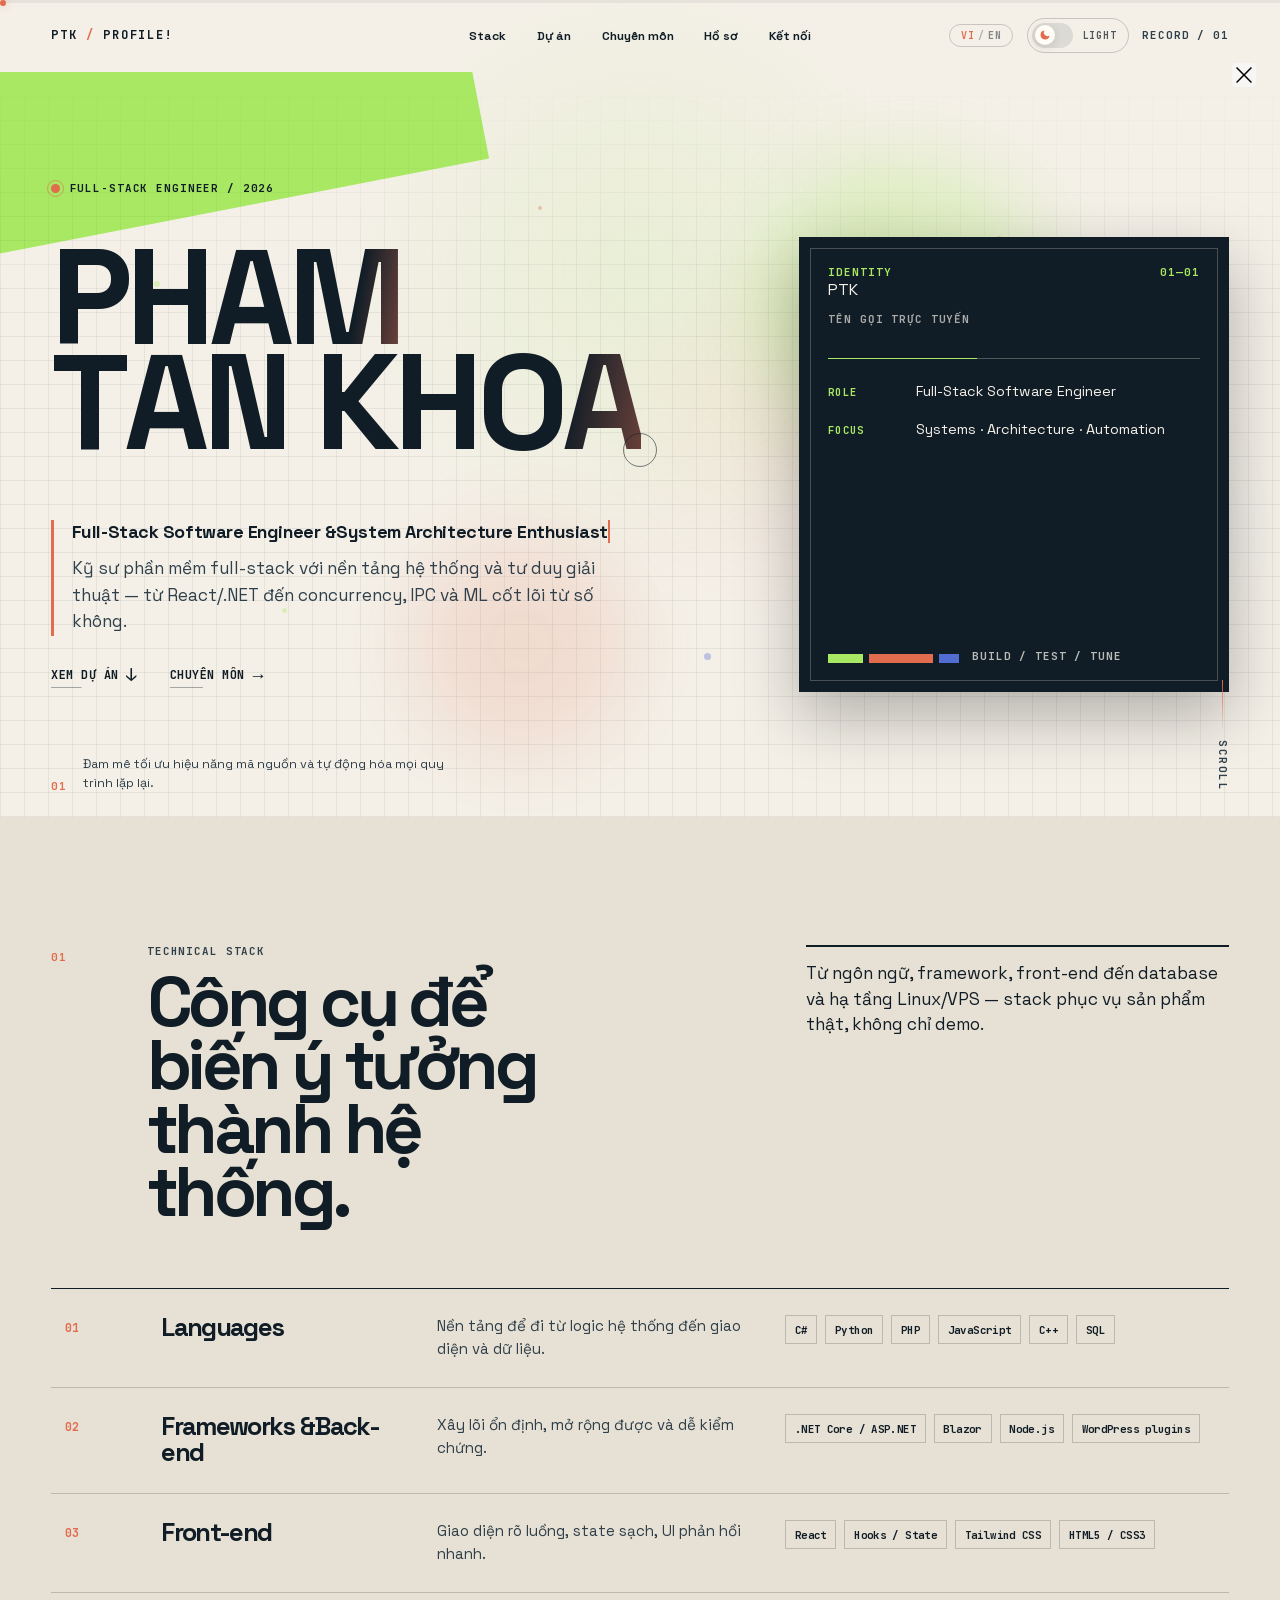
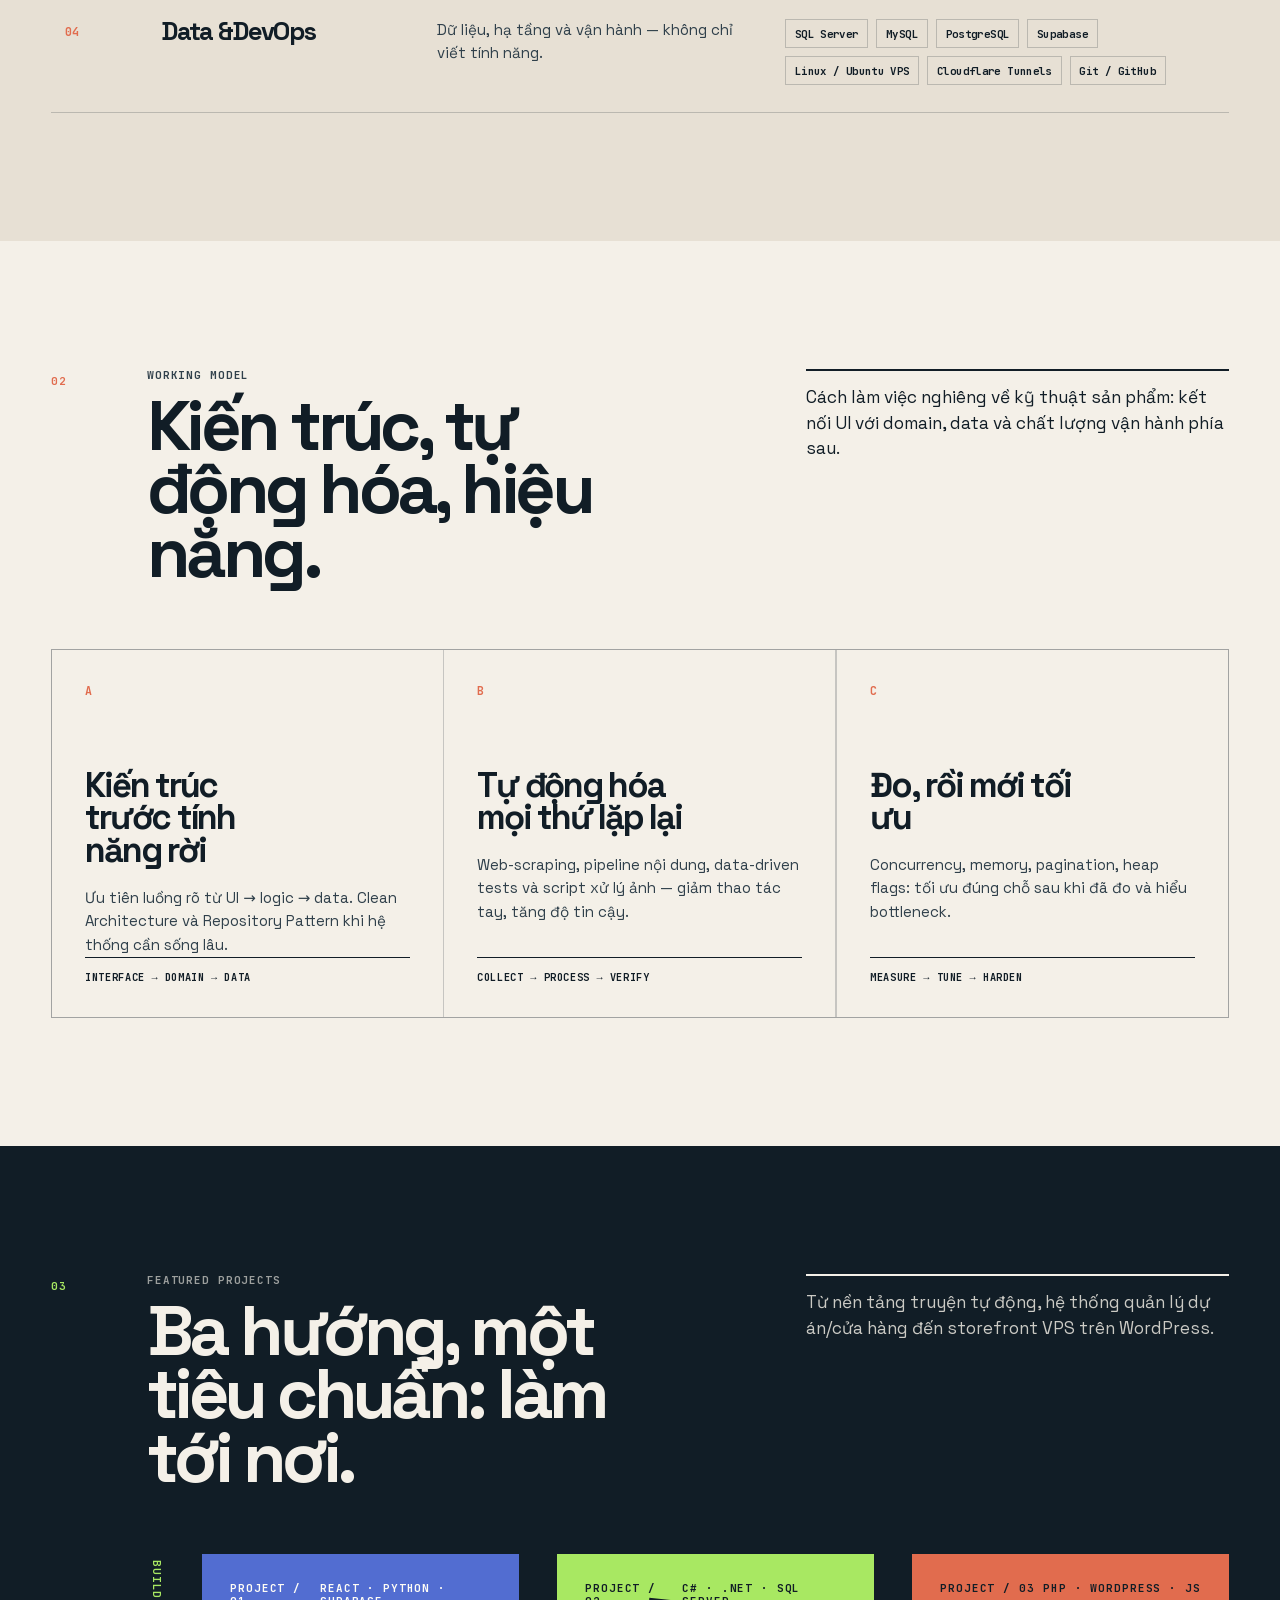
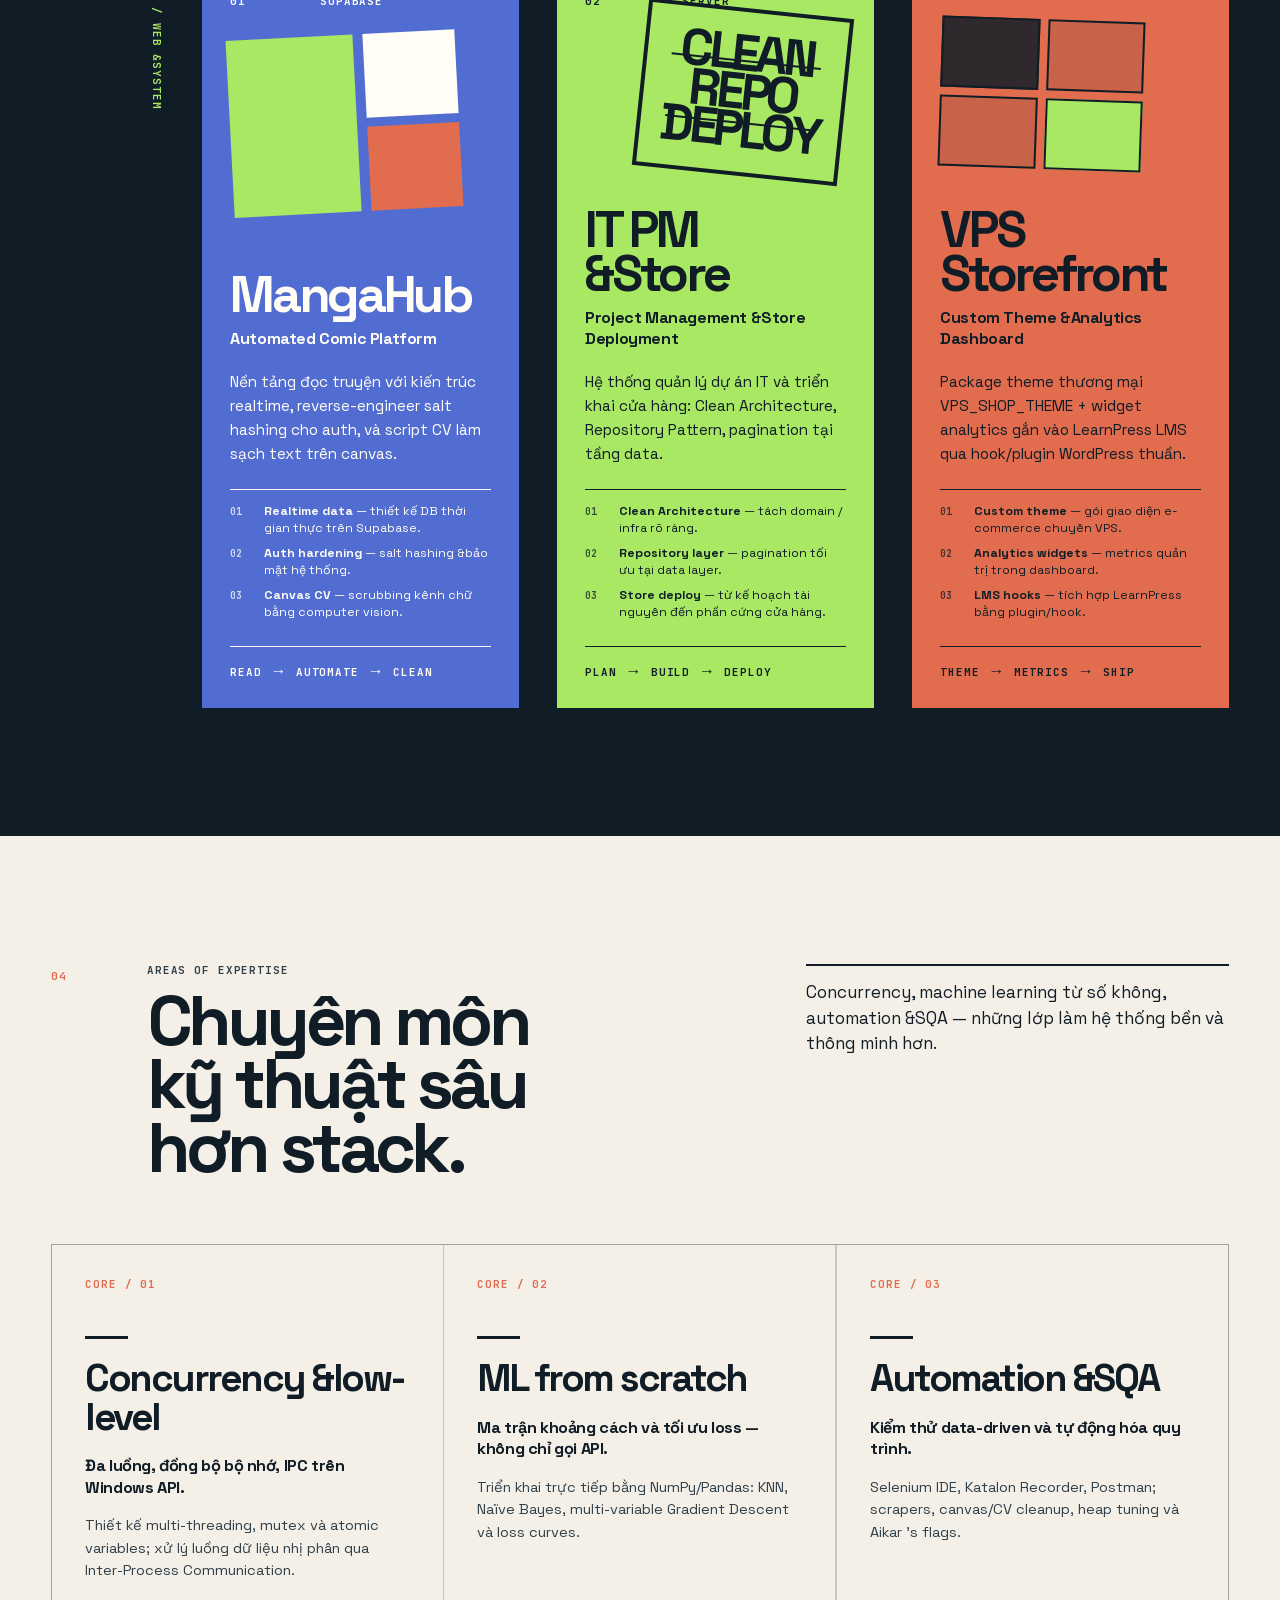
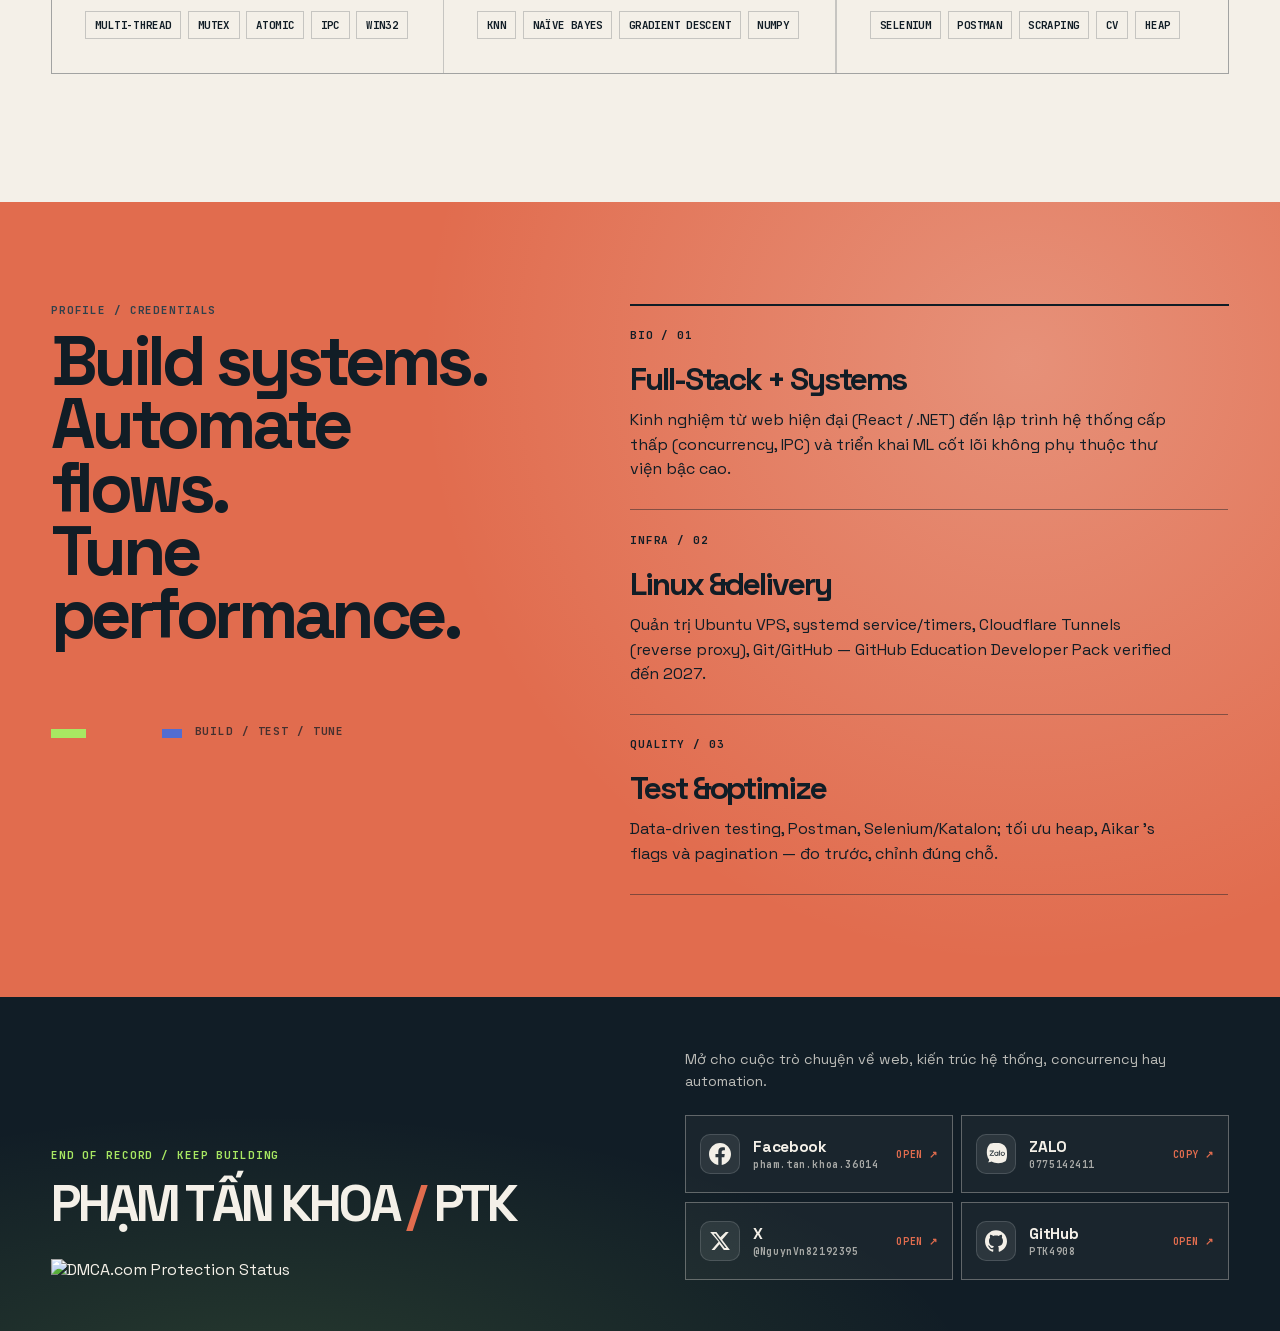
==== commit 614df27f: "Update ad unit checkbox and styles in index.html" ====
--- a/index.html
+++ b/index.html
@@ -948,10 +948,10 @@
     <!-- BEGIN AADS AD UNIT 2455172 -->
 
 <div style="position: absolute; z-index: 99999">
-      <input autocomplete="off" type="checkbox" id="aadsstickymtztymif" hidden />
-      <div style="padding-top: 0; padding-bottom: auto;">
-        <div style="width:100%;height:auto;position:fixed;text-align:center;font-size:0;bottom:0;left:0;right:0;margin:auto">
-          <label for="aadsstickymtztymif" style="top: 50%;transform: translateY(-50%);right:24px;; position: absolute;border-radius: 4px; background: rgba(248, 248, 249, 0.70); padding: 4px;z-index: 99999;cursor:pointer">
+      <input autocomplete="off" type="checkbox" id="aadsstickymtzu20yp" hidden />
+      <div style="padding-top: auto; padding-bottom: 0;">
+        <div style="width:100%;height:auto;position:fixed;text-align:center;font-size:0;top:0;left:0;right:0;margin:auto">
+          <label for="aadsstickymtzu20yp" style="top: 50%;transform: translateY(-50%);right:24px;; position: absolute;border-radius: 4px; background: rgba(248, 248, 249, 0.70); padding: 4px;z-index: 99999;cursor:pointer">
             <svg fill="#000000" height="16px" width="16px" xmlns="http://www.w3.org/2000/svg" viewBox="0 0 490 490">
               <polygon points="456.851,0 245,212.564 33.149,0 0.708,32.337 212.669,245.004 0.708,457.678 33.149,490 245,277.443 456.851,490 489.292,457.678 277.331,245.004 489.292,32.337 "/>
             </svg>
@@ -959,7 +959,7 @@
           <div id="frame" style="width: 100%;margin: auto;position: relative; z-index: 99998;"><iframe data-aa=2455172 src=//acceptable.a-ads.com/2455172/?size=Adaptive style='border:0; padding:0; width:70%; height:auto; overflow:hidden; margin: auto'></iframe></div>
         </div>
         <style>
-      #aadsstickymtztymif:checked + div {
+      #aadsstickymtzu20yp:checked + div {
         display: none;
       }
     </style>
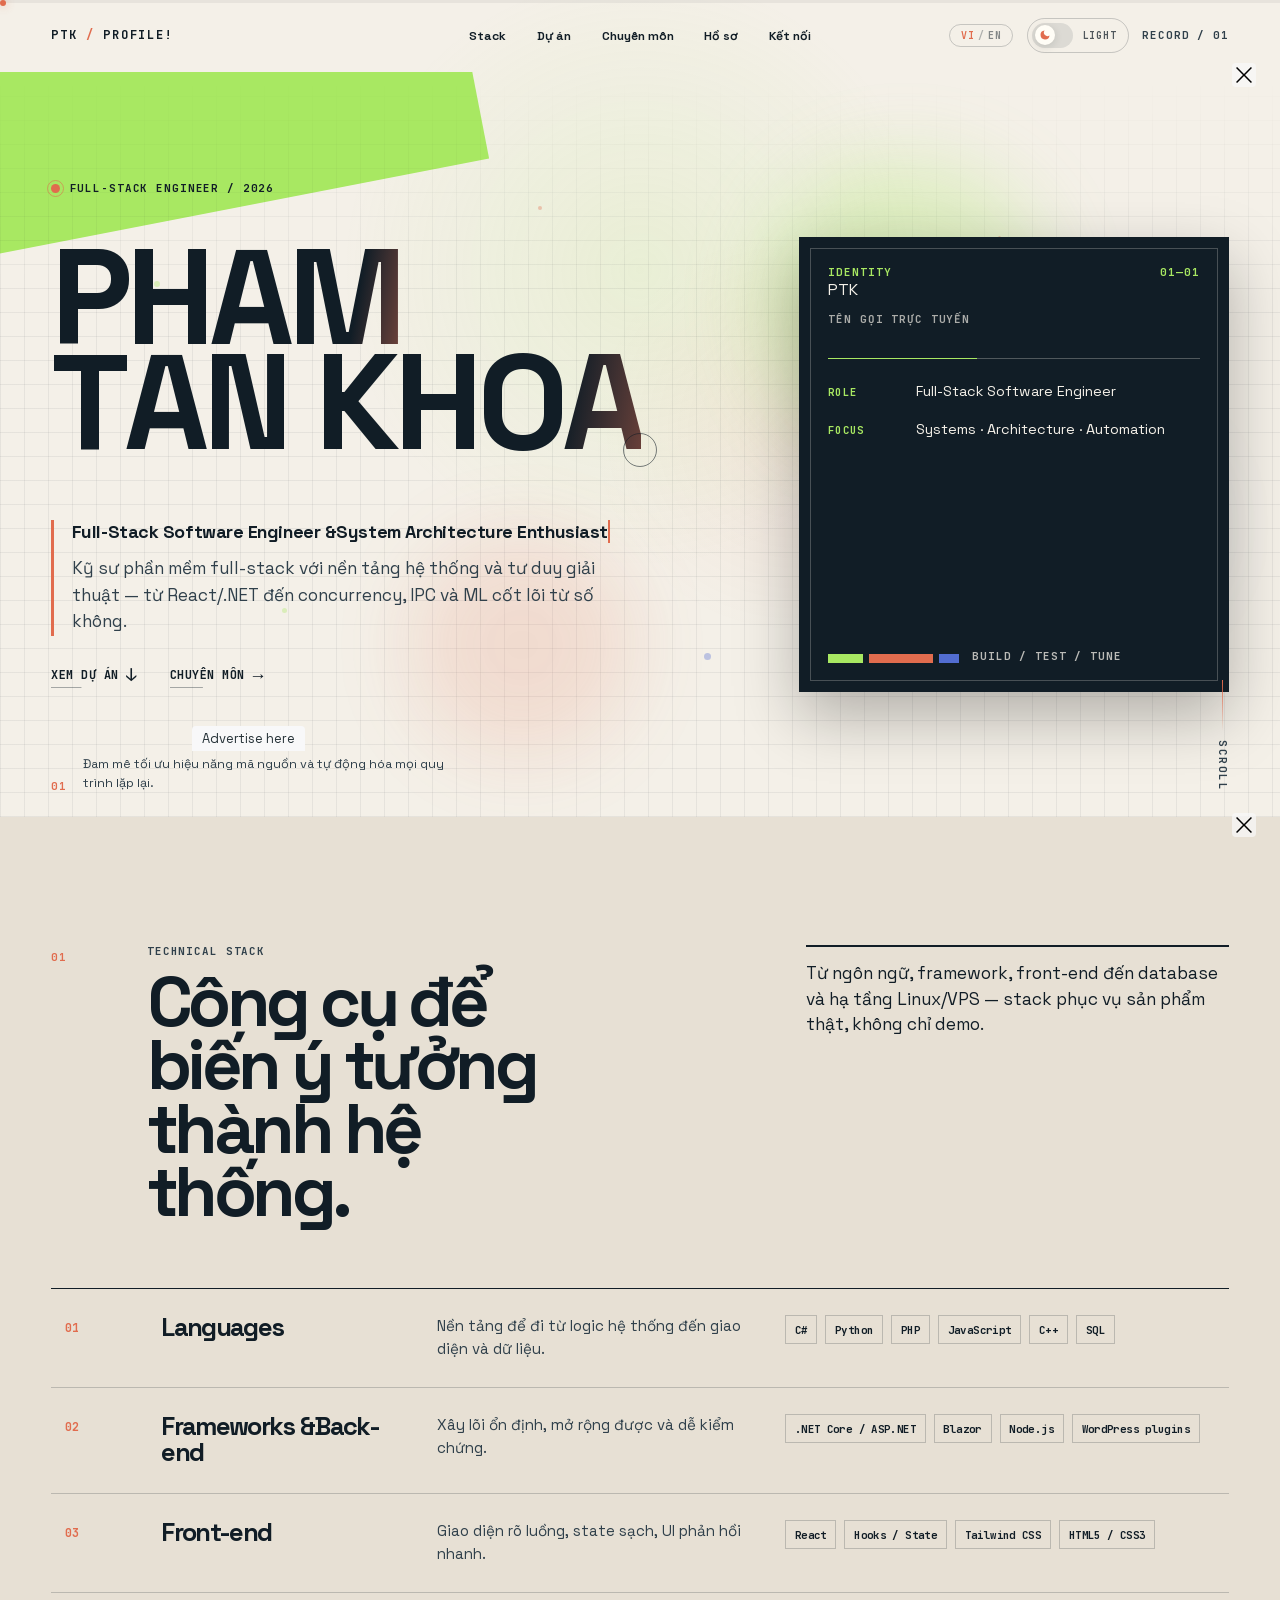
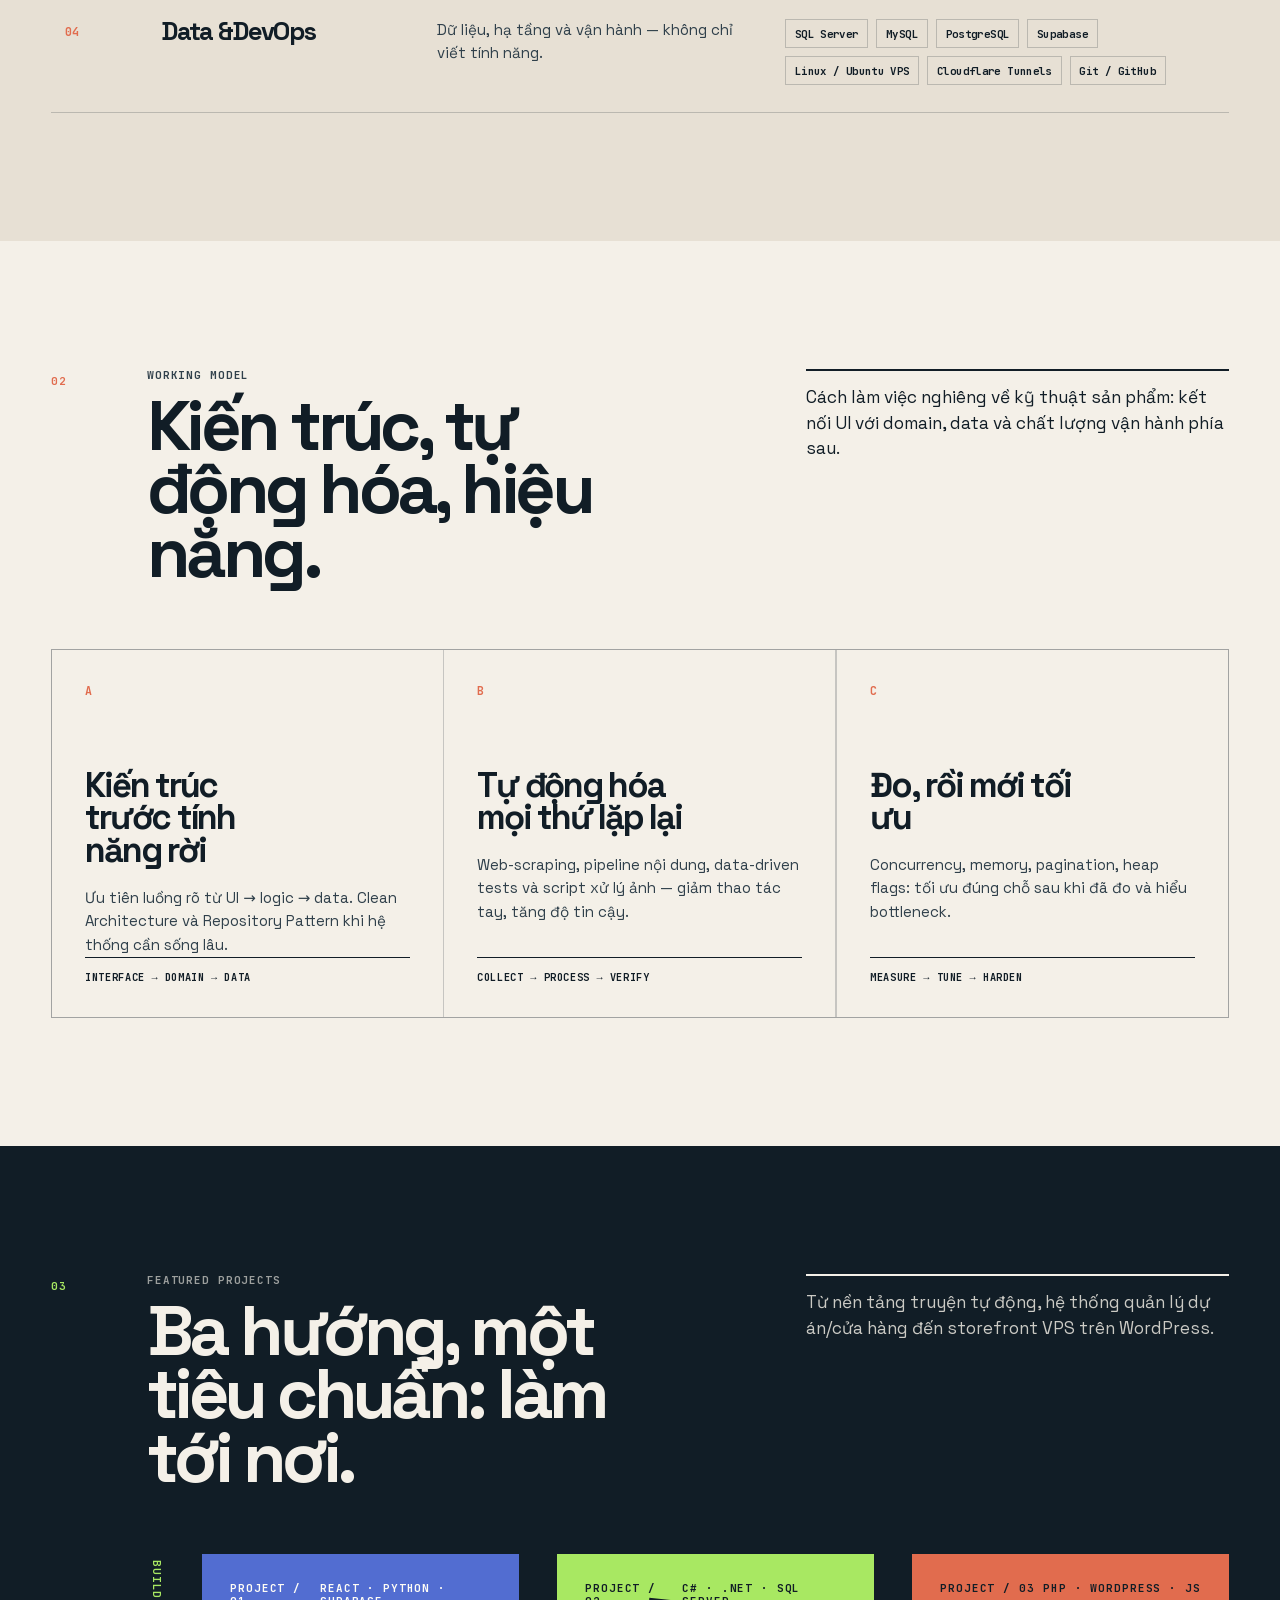
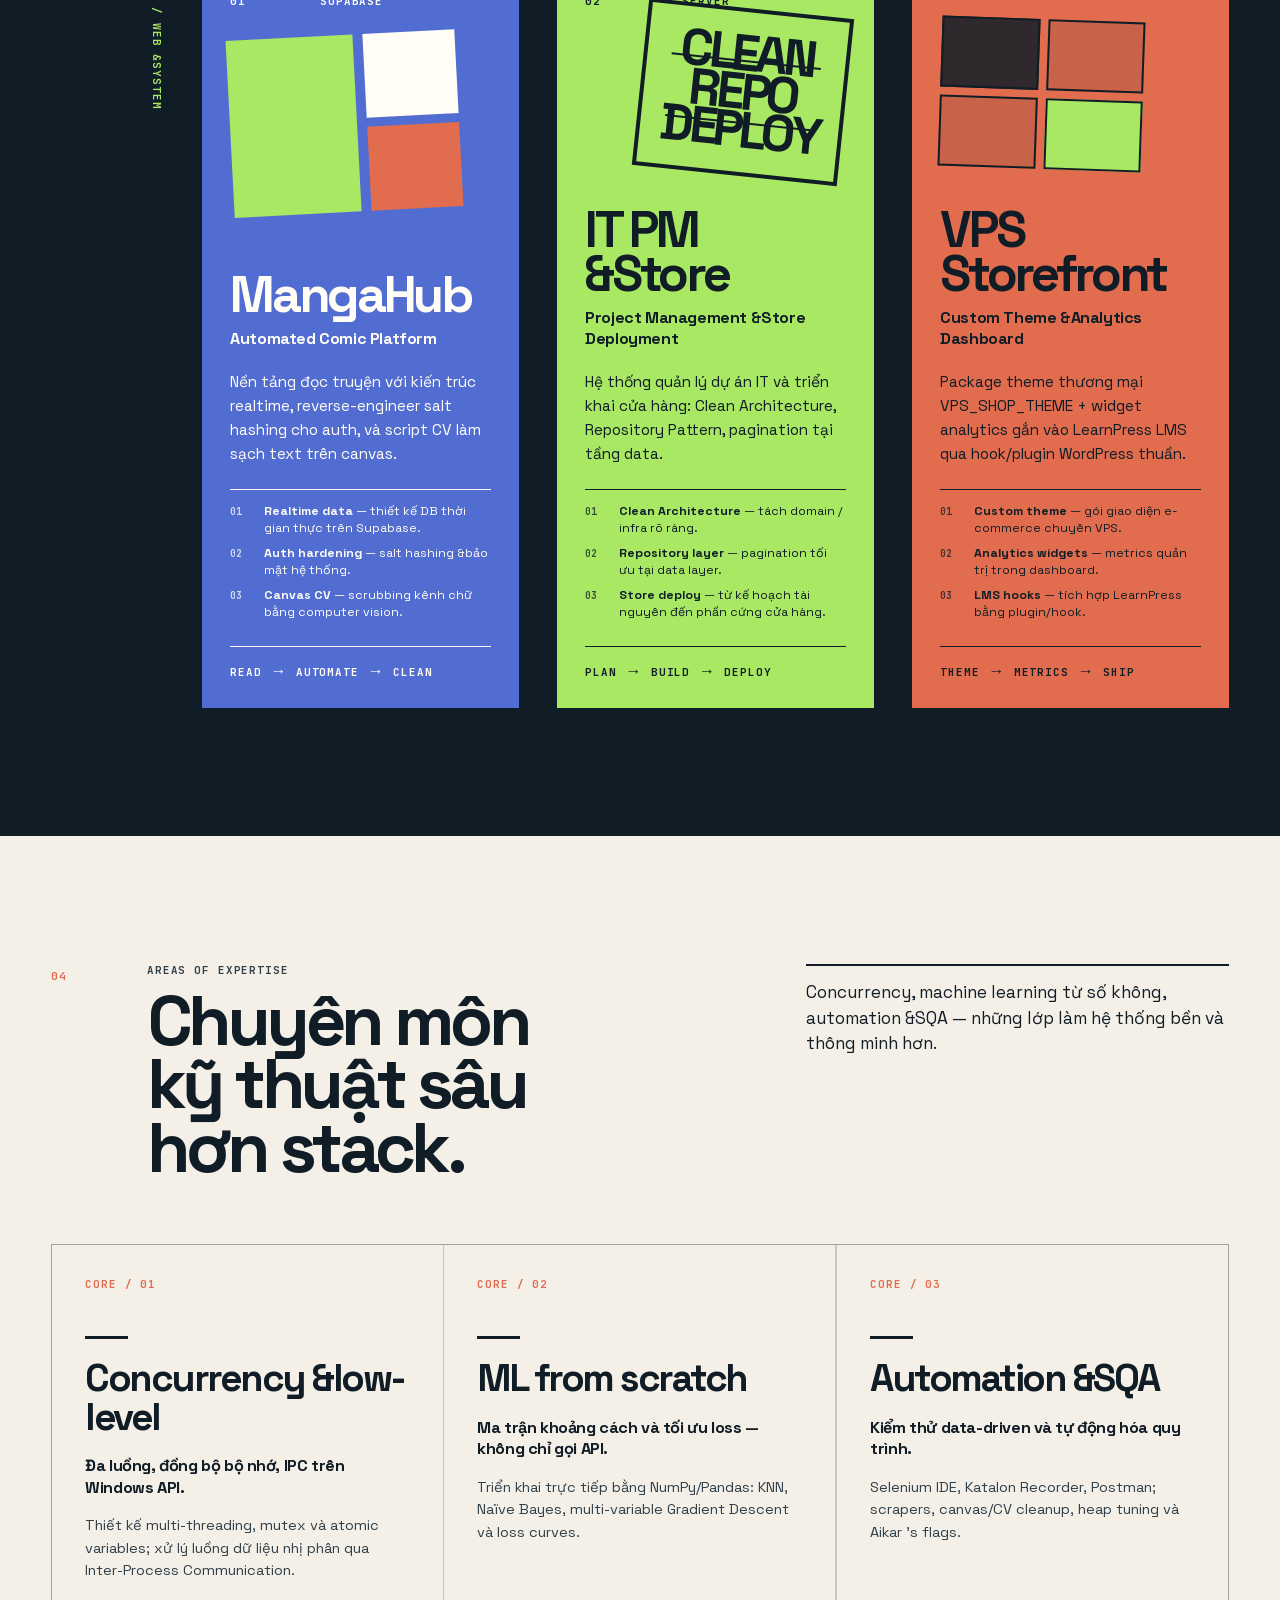
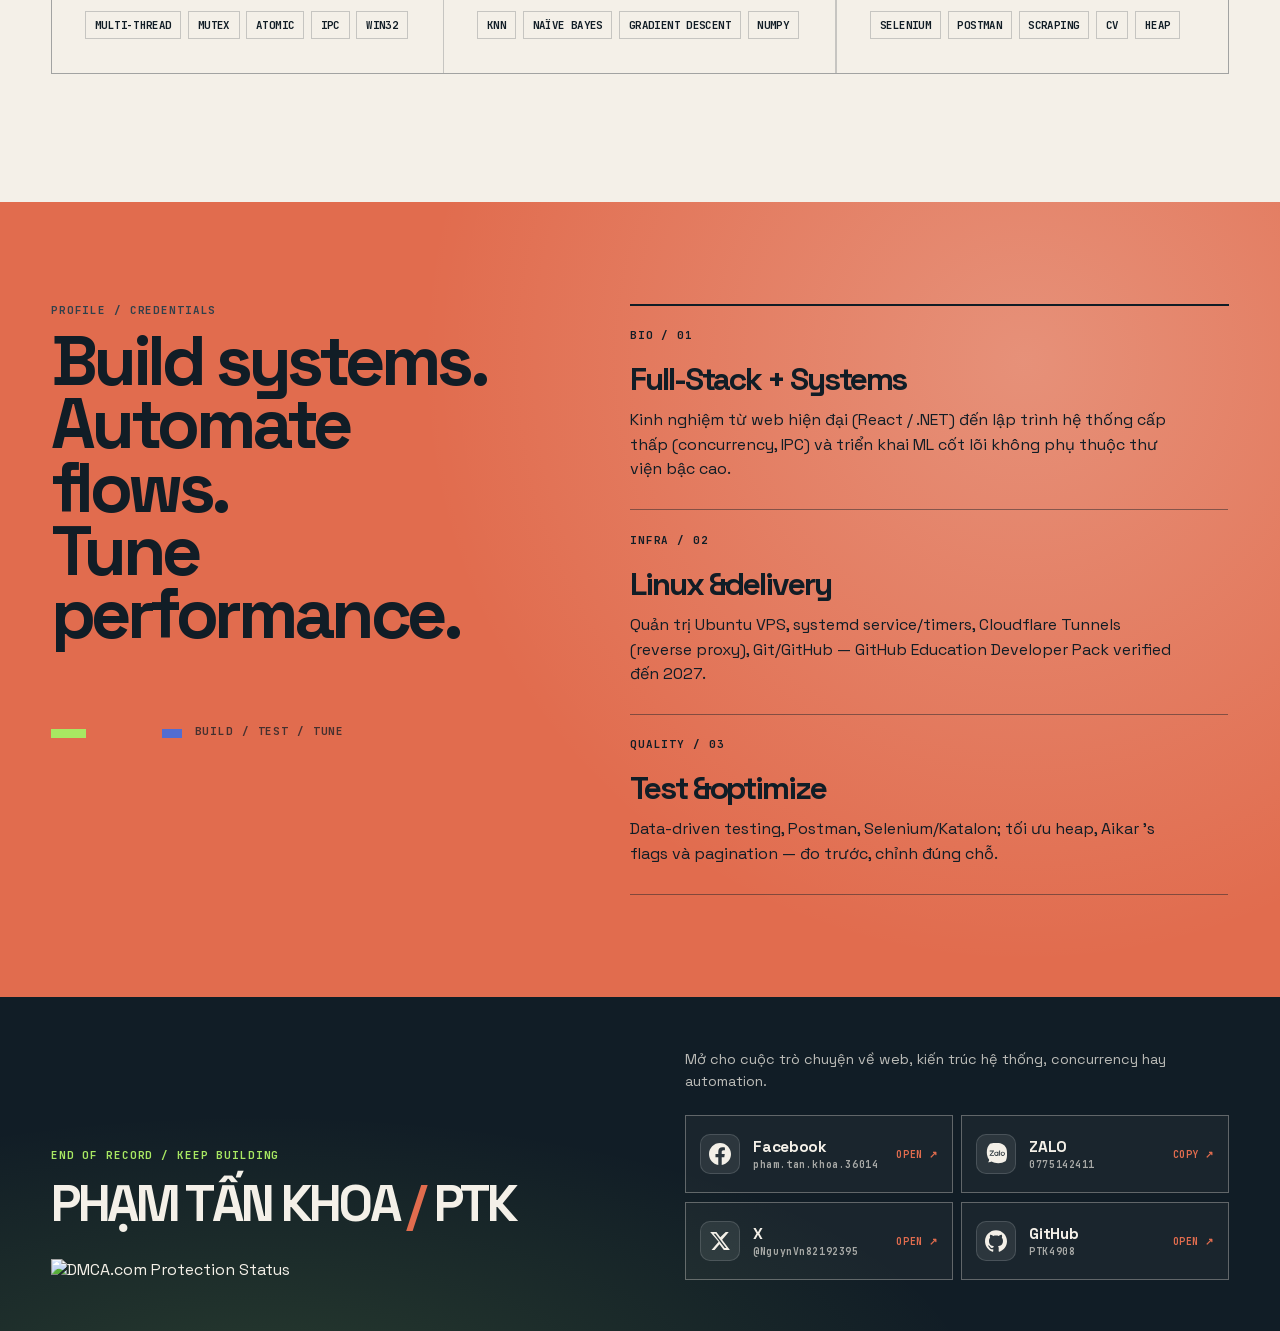
==== commit 18bf5626: "Add AADS ad unit to index.html" ====
--- a/index.html
+++ b/index.html
@@ -966,6 +966,37 @@
     </div></div>
 
 <!-- END AADS AD UNIT 2455172 -->
+<!-- BEGIN AADS AD UNIT 2455172 -->
+
+<div style="position: absolute; z-index: 99999">
+      <input autocomplete="off" type="checkbox" id="aadsstickymtzufr66" hidden />
+      <div style="padding-top: 0; padding-bottom: auto;">
+        <div style="width:100%;height:auto;position:fixed;text-align:center;font-size:0;bottom:0;left:0;right:0;margin:auto">
+          <label for="aadsstickymtzufr66" style="top: 50%;transform: translateY(-50%);right:24px;; position: absolute;border-radius: 4px; background: rgba(248, 248, 249, 0.70); padding: 4px;z-index: 99999;cursor:pointer">
+            <svg fill="#000000" height="16px" width="16px" xmlns="http://www.w3.org/2000/svg" viewBox="0 0 490 490">
+              <polygon points="456.851,0 245,212.564 33.149,0 0.708,32.337 212.669,245.004 0.708,457.678 33.149,490 245,277.443 456.851,490 489.292,457.678 277.331,245.004 489.292,32.337 "/>
+            </svg>
+          </label>
+          <div id="frame" style="width: 100%;margin: auto;position: relative; z-index: 99998;">
+                          <div style="width: 70%;margin:auto;text-align:left;position: absolute;left: 0;right: 0; top:-24px">
+                            <a style="display:inline-block;font-size: 13px;color: #263238;padding: 4px 10px;background: #F8F8F9;text-decoration: none; border-radius: 4px 4px 0 0;"
+                              id="frame-link"
+                              target="_blank"
+                              href="https://aads.com/campaigns/new?source_id=2455172&source_type=ad_unit&partner=2455172">
+                              Advertise here
+                            </a>
+                          </div>
+                        <iframe data-aa=2455172 src=//acceptable.a-ads.com/2455172/?size=Adaptive style='border:0; padding:0; width:70%; height:auto; overflow:hidden; margin: auto'></iframe>
+                    </div>
+        </div>
+        <style>
+      #aadsstickymtzufr66:checked + div {
+        display: none;
+      }
+    </style>
+    </div></div>
+
+<!-- END AADS AD UNIT 2455172 -->
 </body>
 
 
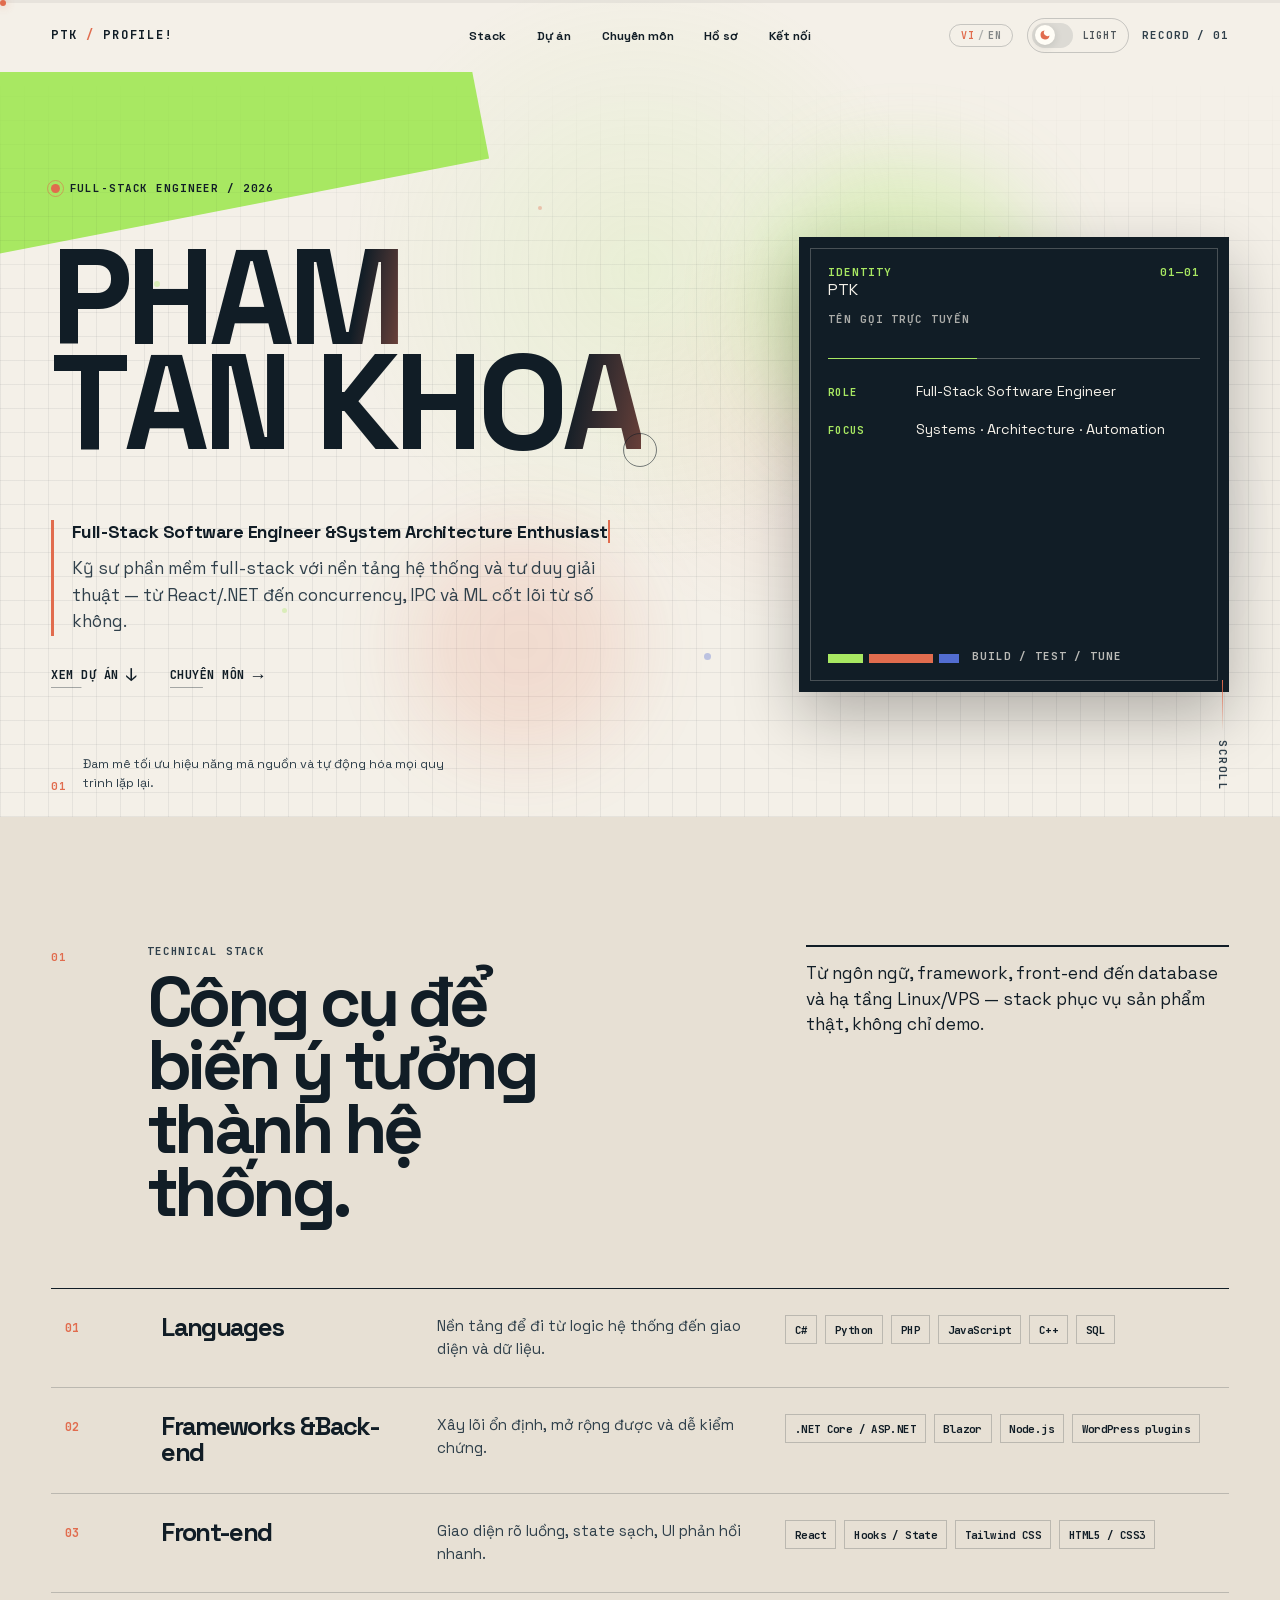
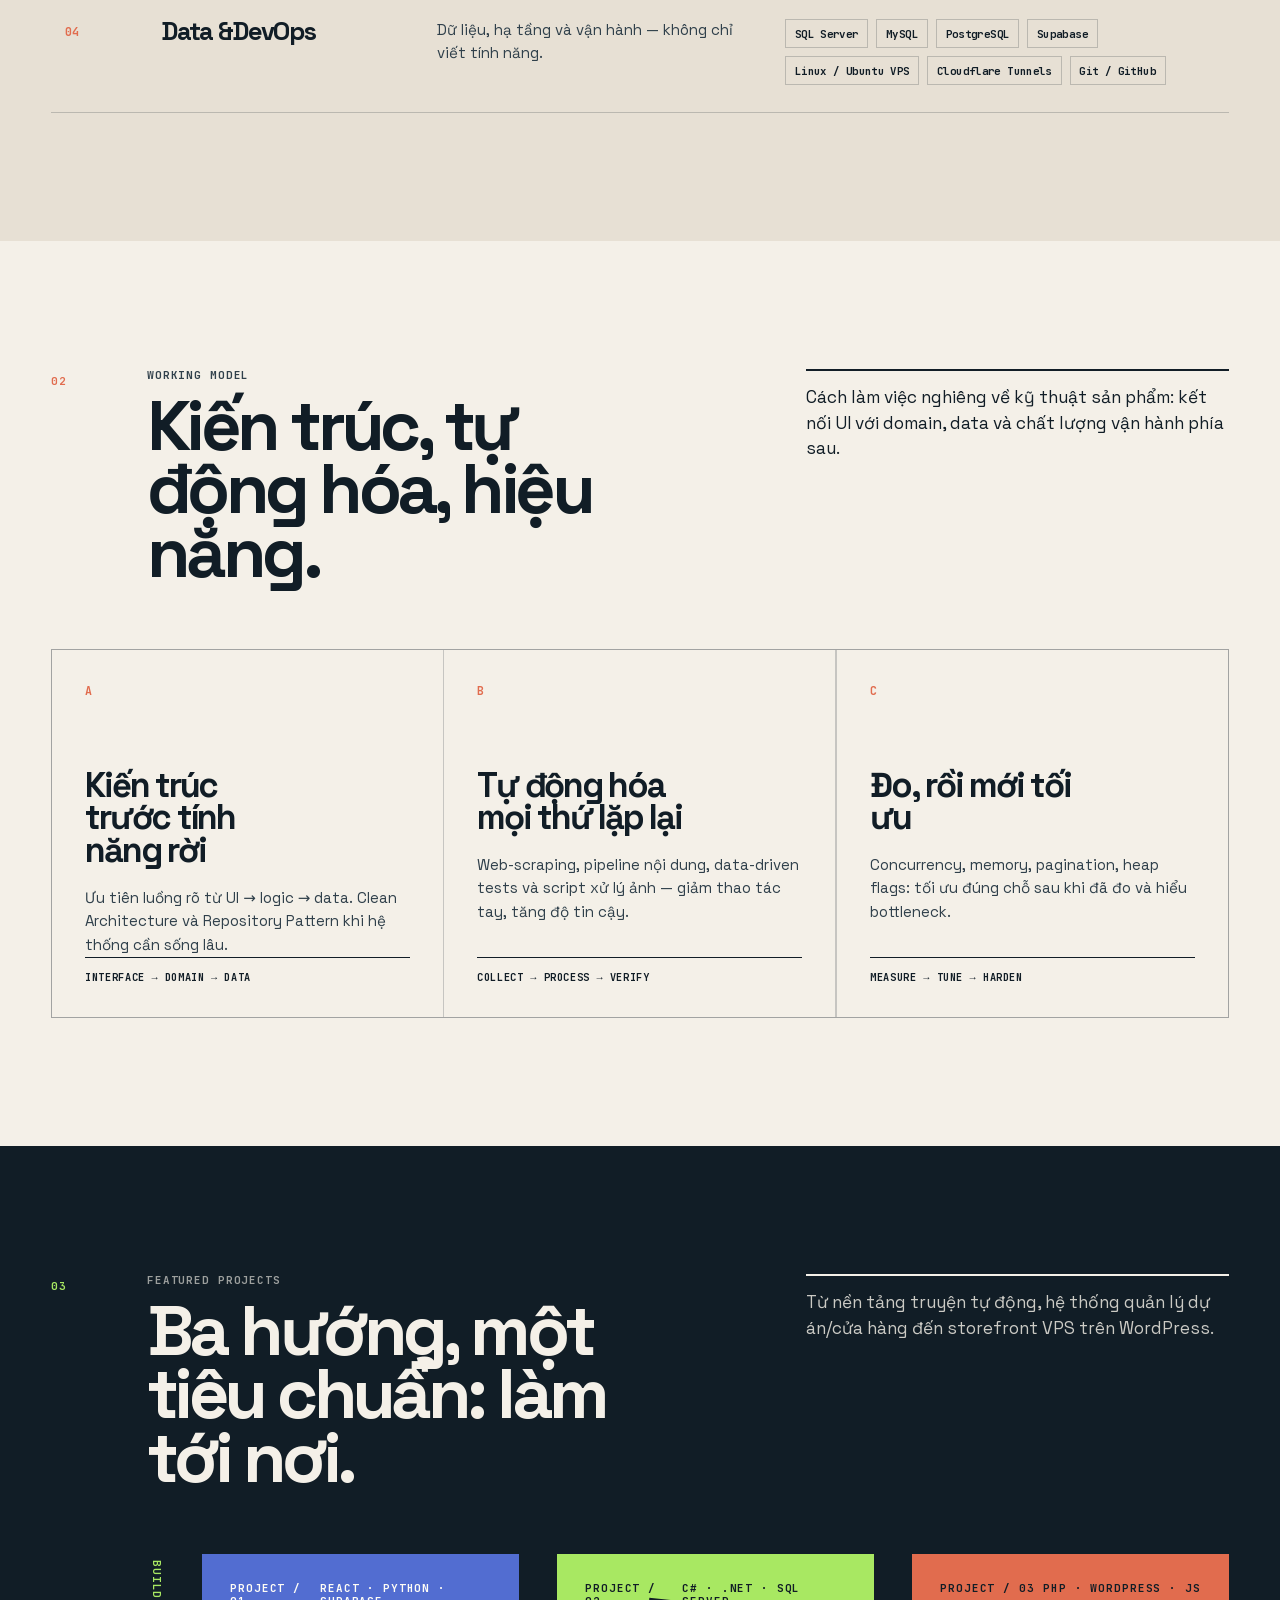
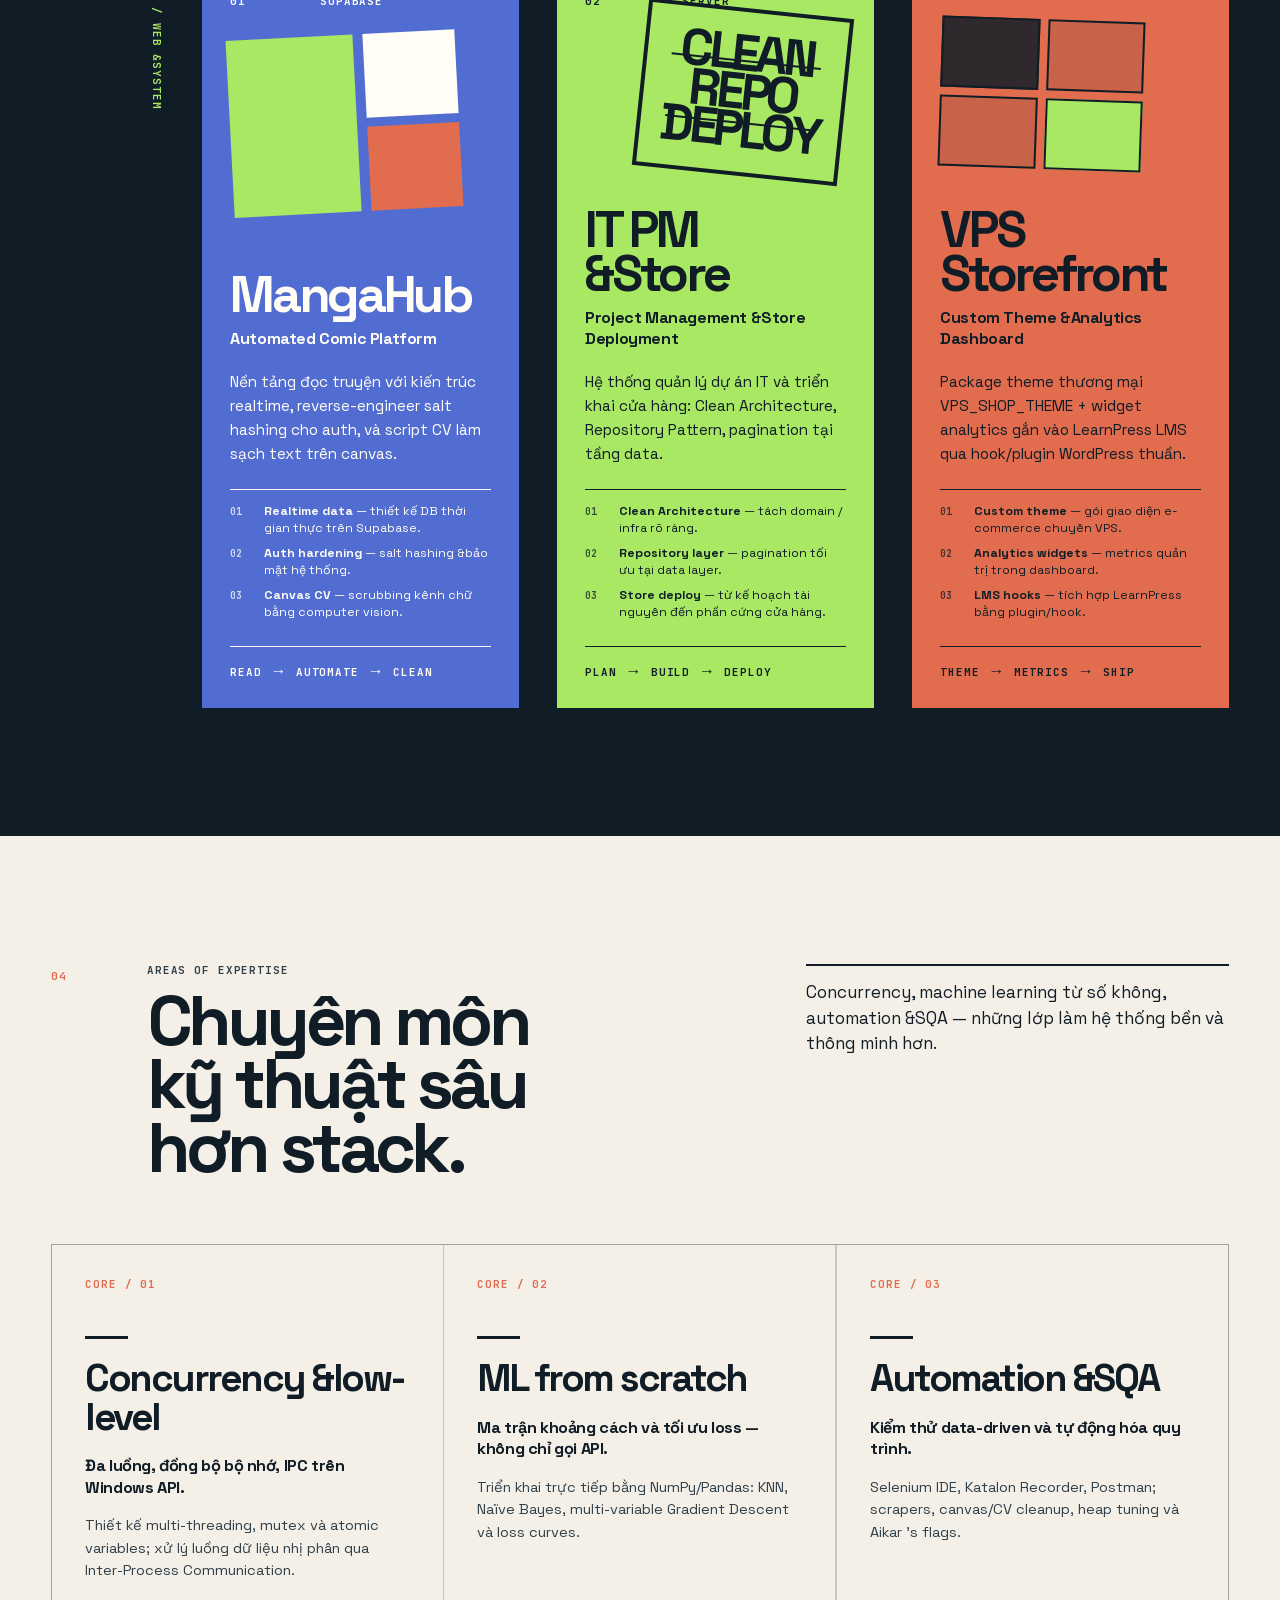
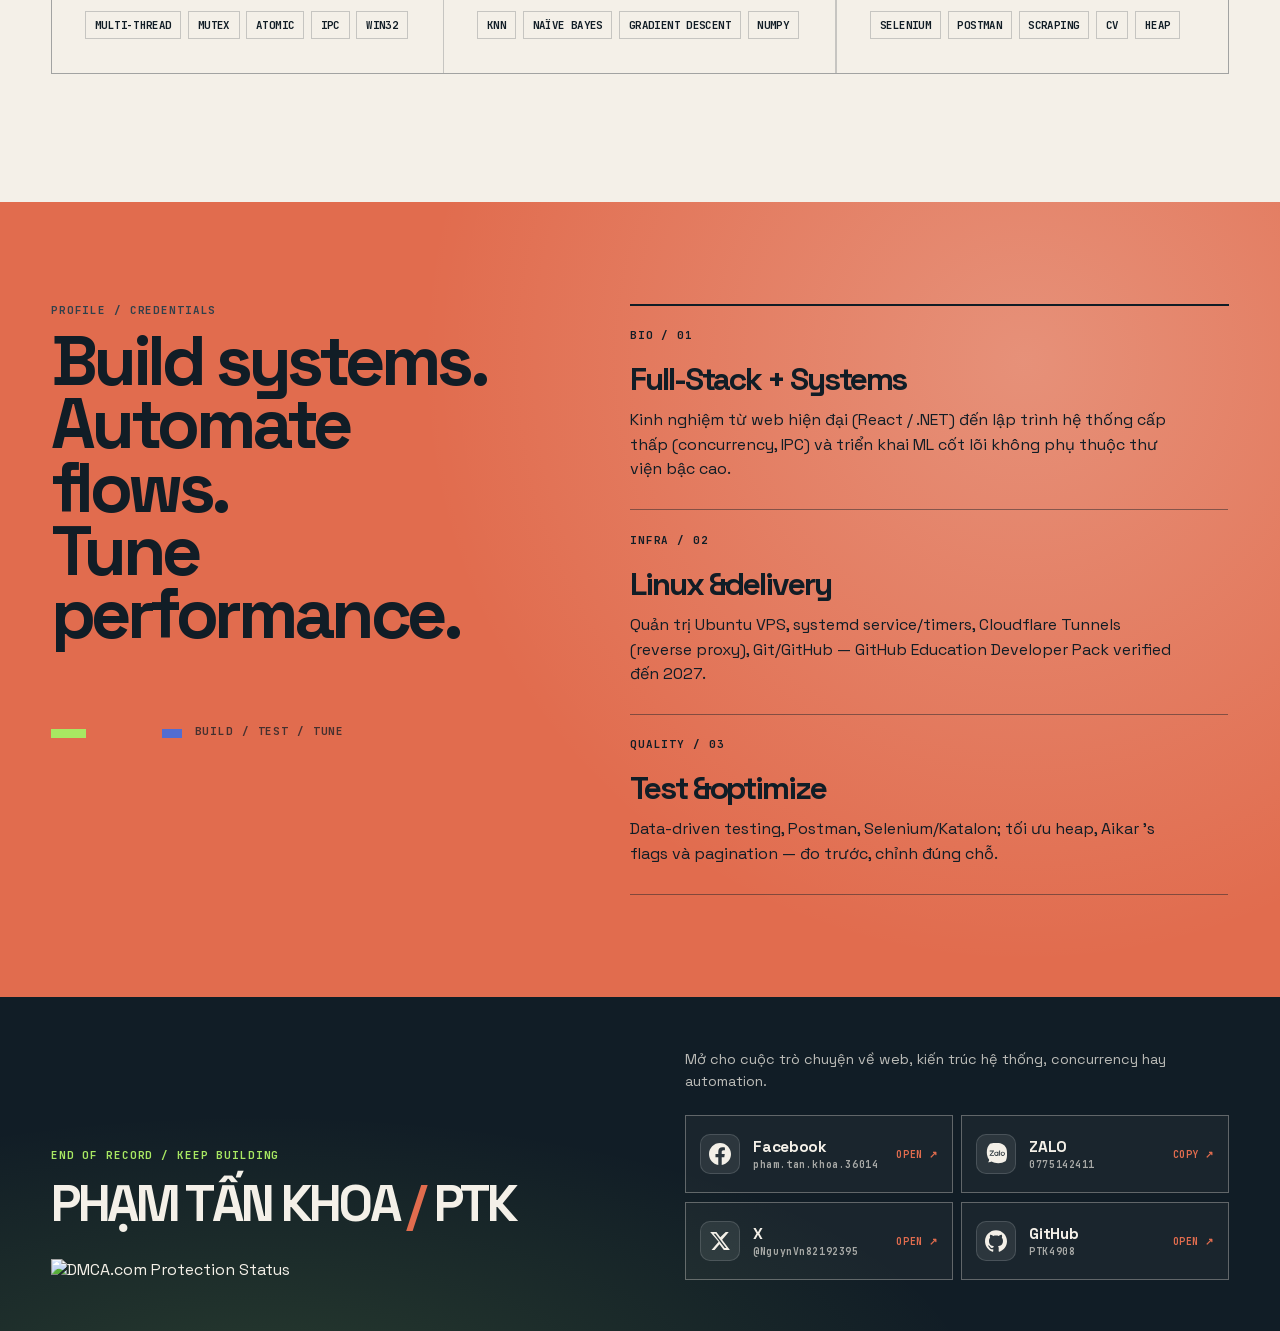
==== commit a913c37d: "Update index.html" ====
--- a/index.html
+++ b/index.html
@@ -945,58 +945,6 @@
     </script>
     <script async src="https://pagead2.googlesyndication.com/pagead/js/adsbygoogle.js?client=ca-pub-3683159396264838"
      crossorigin="anonymous"></script>
-    <!-- BEGIN AADS AD UNIT 2455172 -->
-
-<div style="position: absolute; z-index: 99999">
-      <input autocomplete="off" type="checkbox" id="aadsstickymtzu20yp" hidden />
-      <div style="padding-top: auto; padding-bottom: 0;">
-        <div style="width:100%;height:auto;position:fixed;text-align:center;font-size:0;top:0;left:0;right:0;margin:auto">
-          <label for="aadsstickymtzu20yp" style="top: 50%;transform: translateY(-50%);right:24px;; position: absolute;border-radius: 4px; background: rgba(248, 248, 249, 0.70); padding: 4px;z-index: 99999;cursor:pointer">
-            <svg fill="#000000" height="16px" width="16px" xmlns="http://www.w3.org/2000/svg" viewBox="0 0 490 490">
-              <polygon points="456.851,0 245,212.564 33.149,0 0.708,32.337 212.669,245.004 0.708,457.678 33.149,490 245,277.443 456.851,490 489.292,457.678 277.331,245.004 489.292,32.337 "/>
-            </svg>
-          </label>
-          <div id="frame" style="width: 100%;margin: auto;position: relative; z-index: 99998;"><iframe data-aa=2455172 src=//acceptable.a-ads.com/2455172/?size=Adaptive style='border:0; padding:0; width:70%; height:auto; overflow:hidden; margin: auto'></iframe></div>
-        </div>
-        <style>
-      #aadsstickymtzu20yp:checked + div {
-        display: none;
-      }
-    </style>
-    </div></div>
-
-<!-- END AADS AD UNIT 2455172 -->
-<!-- BEGIN AADS AD UNIT 2455172 -->
-
-<div style="position: absolute; z-index: 99999">
-      <input autocomplete="off" type="checkbox" id="aadsstickymtzufr66" hidden />
-      <div style="padding-top: 0; padding-bottom: auto;">
-        <div style="width:100%;height:auto;position:fixed;text-align:center;font-size:0;bottom:0;left:0;right:0;margin:auto">
-          <label for="aadsstickymtzufr66" style="top: 50%;transform: translateY(-50%);right:24px;; position: absolute;border-radius: 4px; background: rgba(248, 248, 249, 0.70); padding: 4px;z-index: 99999;cursor:pointer">
-            <svg fill="#000000" height="16px" width="16px" xmlns="http://www.w3.org/2000/svg" viewBox="0 0 490 490">
-              <polygon points="456.851,0 245,212.564 33.149,0 0.708,32.337 212.669,245.004 0.708,457.678 33.149,490 245,277.443 456.851,490 489.292,457.678 277.331,245.004 489.292,32.337 "/>
-            </svg>
-          </label>
-          <div id="frame" style="width: 100%;margin: auto;position: relative; z-index: 99998;">
-                          <div style="width: 70%;margin:auto;text-align:left;position: absolute;left: 0;right: 0; top:-24px">
-                            <a style="display:inline-block;font-size: 13px;color: #263238;padding: 4px 10px;background: #F8F8F9;text-decoration: none; border-radius: 4px 4px 0 0;"
-                              id="frame-link"
-                              target="_blank"
-                              href="https://aads.com/campaigns/new?source_id=2455172&source_type=ad_unit&partner=2455172">
-                              Advertise here
-                            </a>
-                          </div>
-                        <iframe data-aa=2455172 src=//acceptable.a-ads.com/2455172/?size=Adaptive style='border:0; padding:0; width:70%; height:auto; overflow:hidden; margin: auto'></iframe>
-                    </div>
-        </div>
-        <style>
-      #aadsstickymtzufr66:checked + div {
-        display: none;
-      }
-    </style>
-    </div></div>
-
-<!-- END AADS AD UNIT 2455172 -->
 </body>
 
 
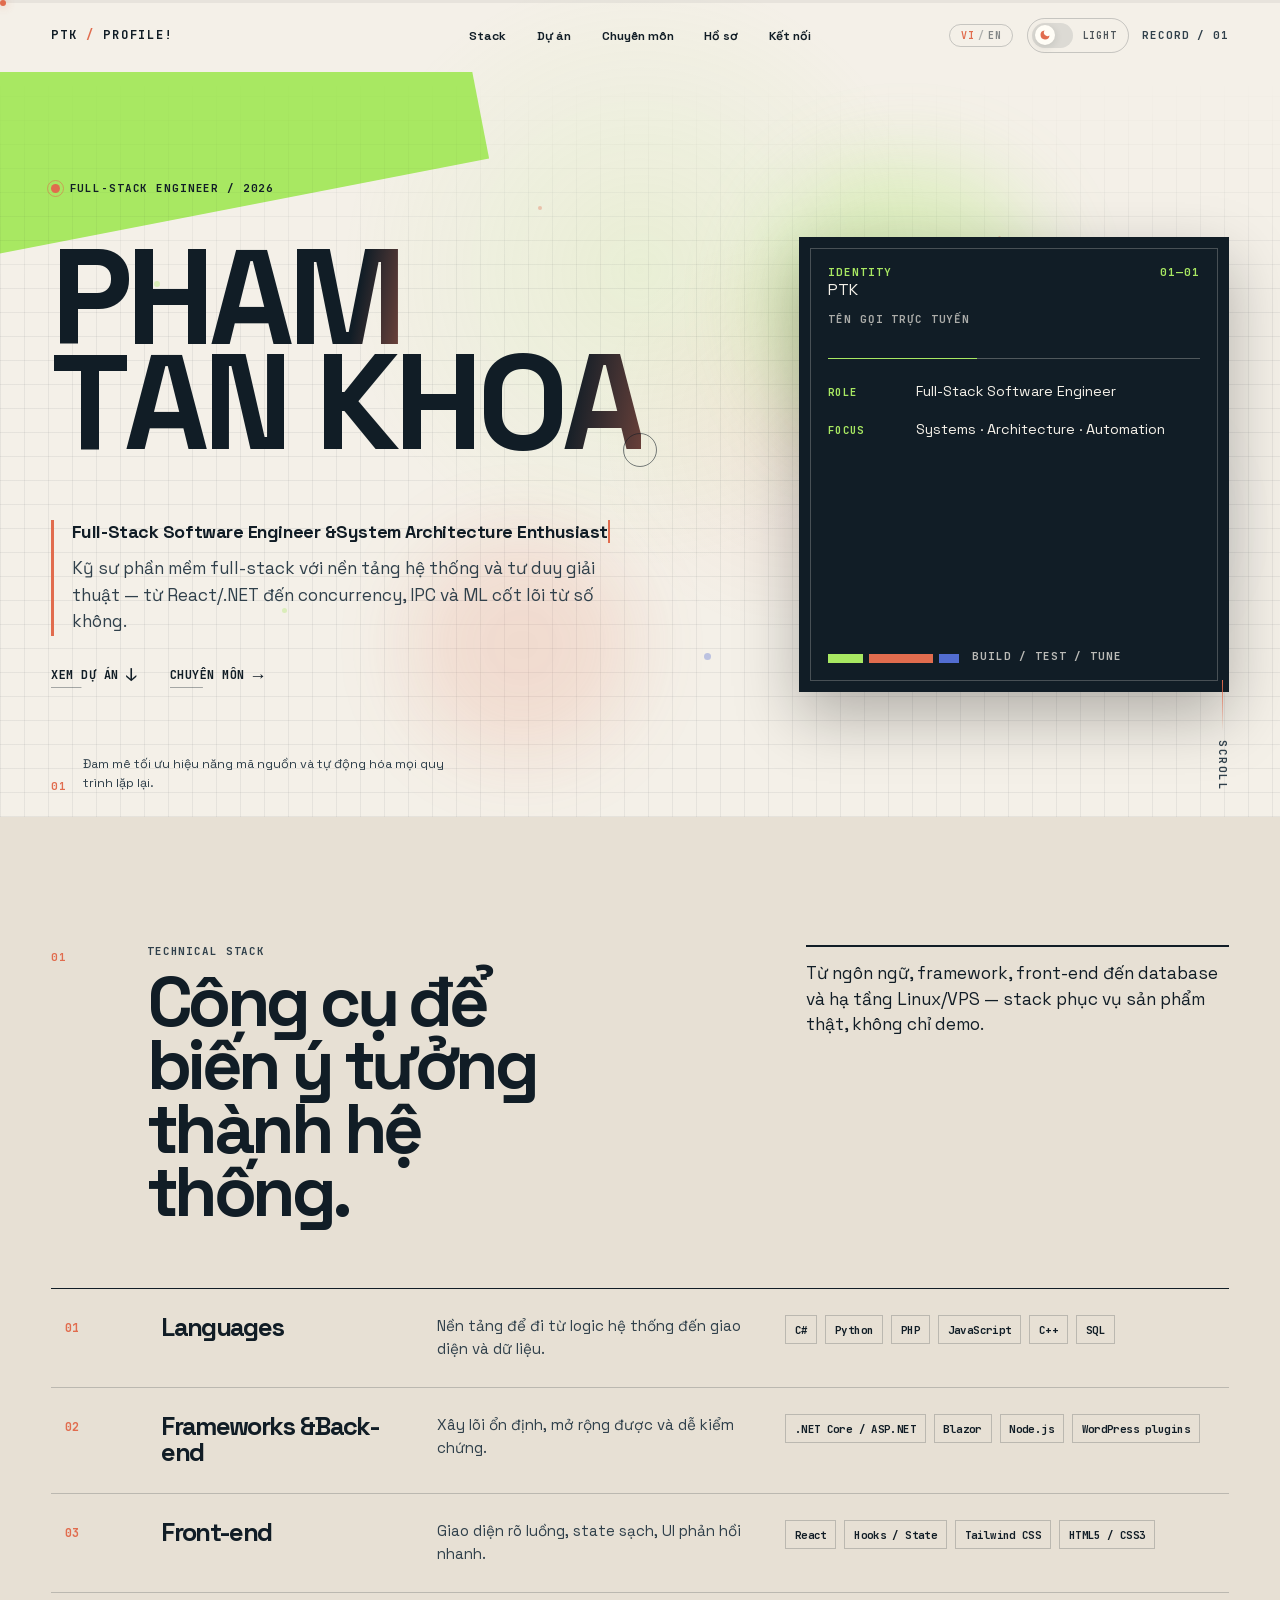
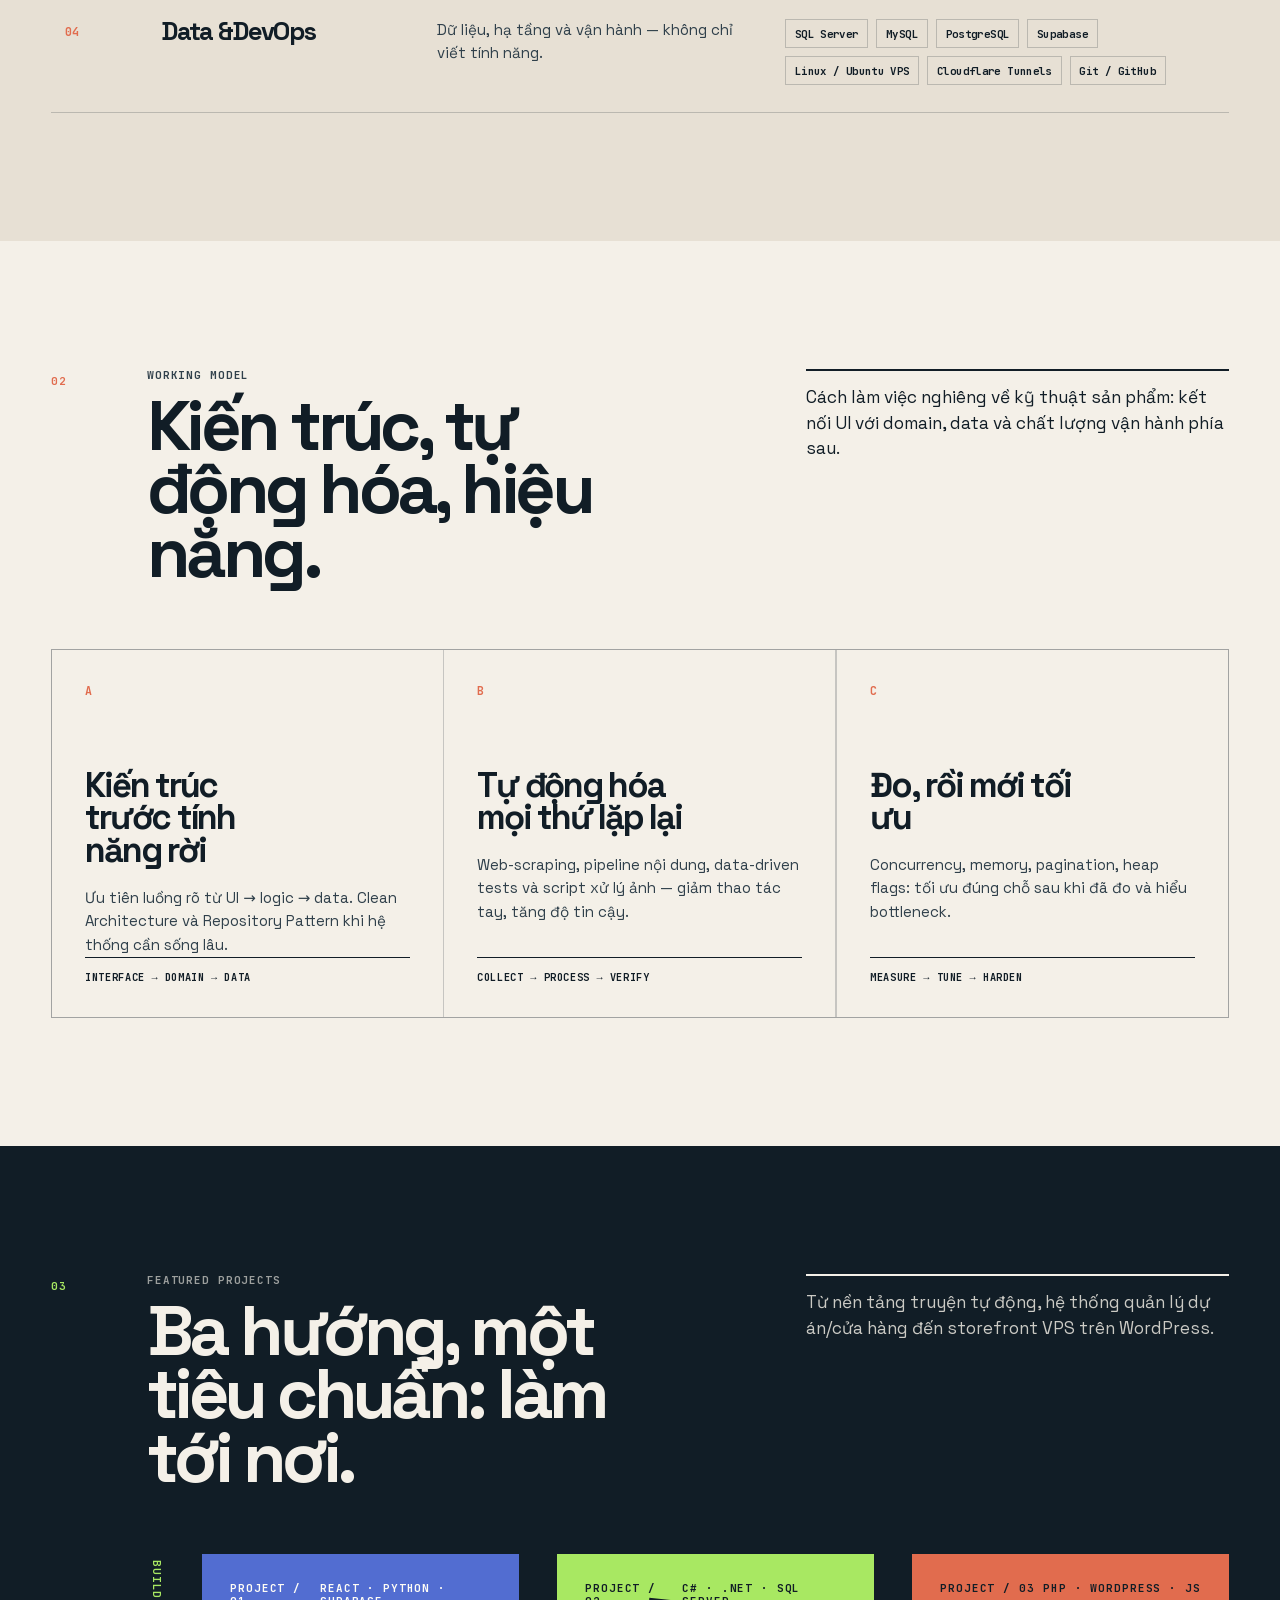
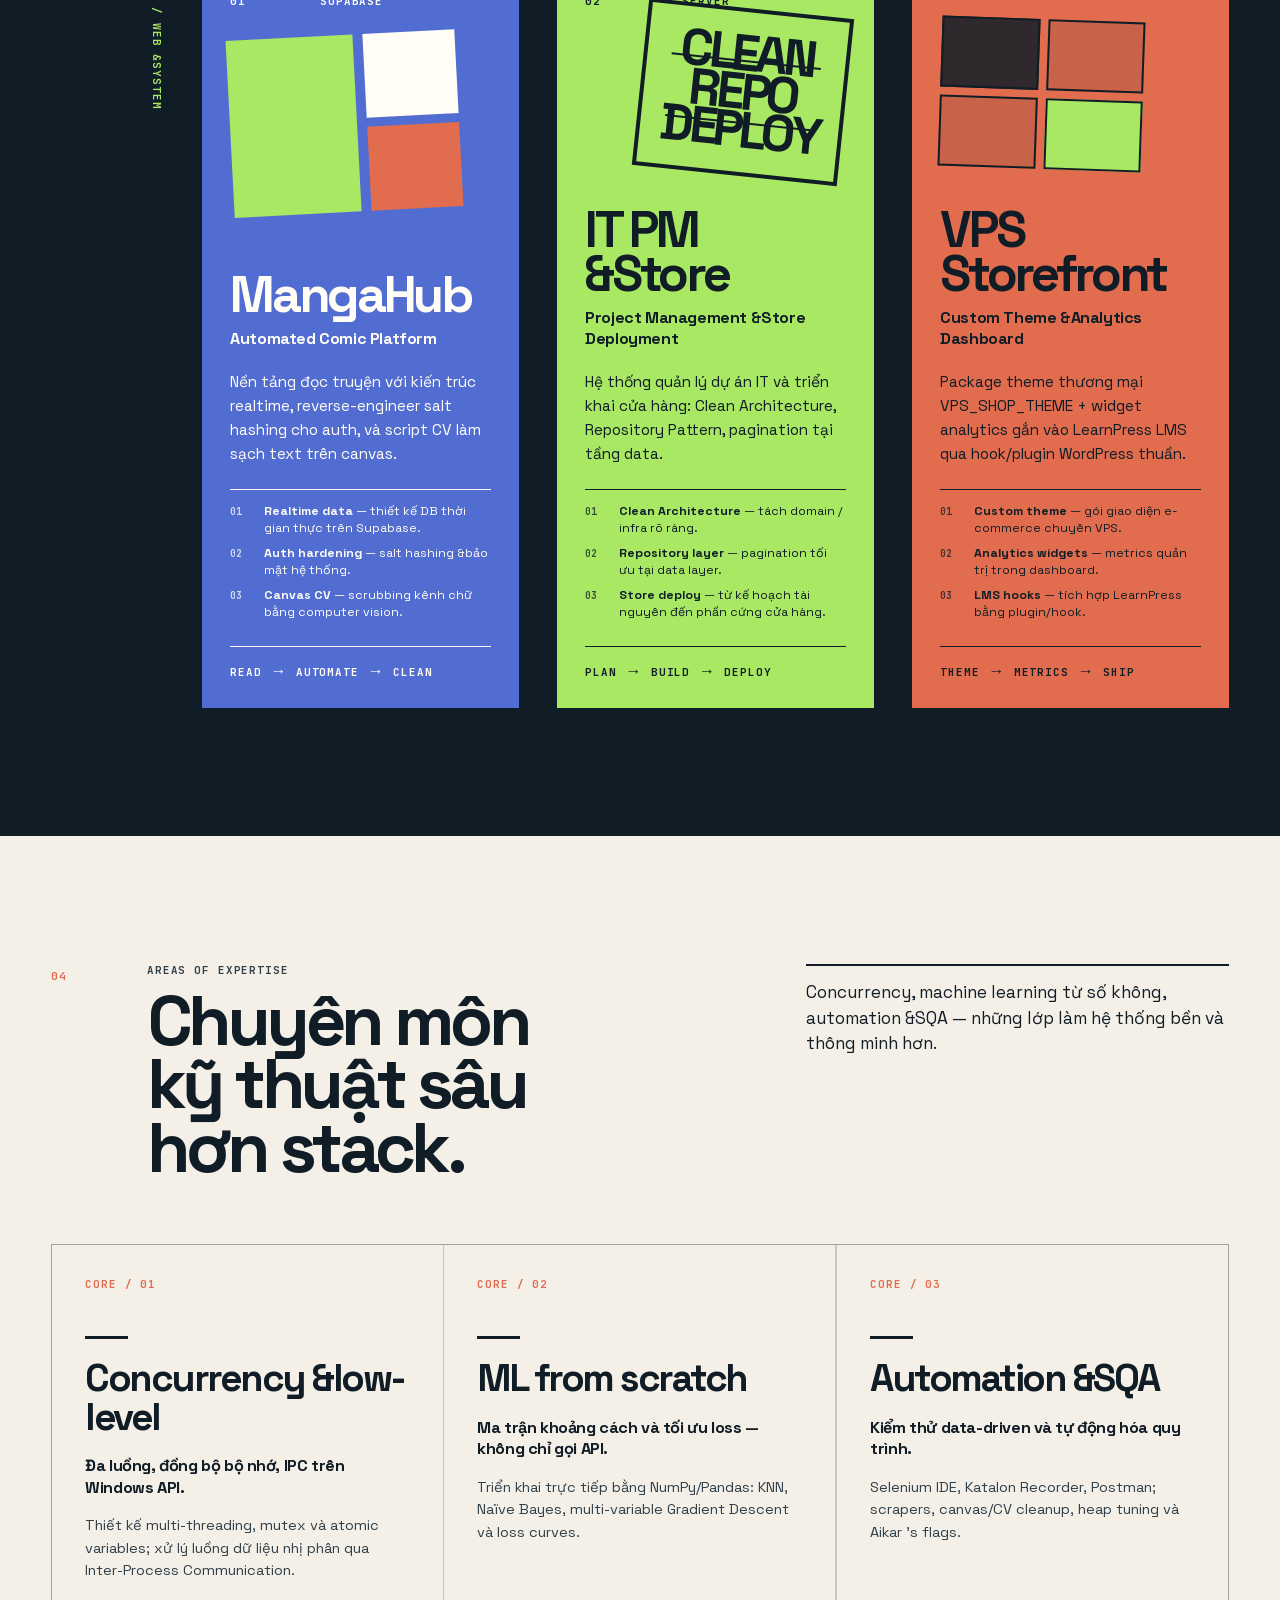
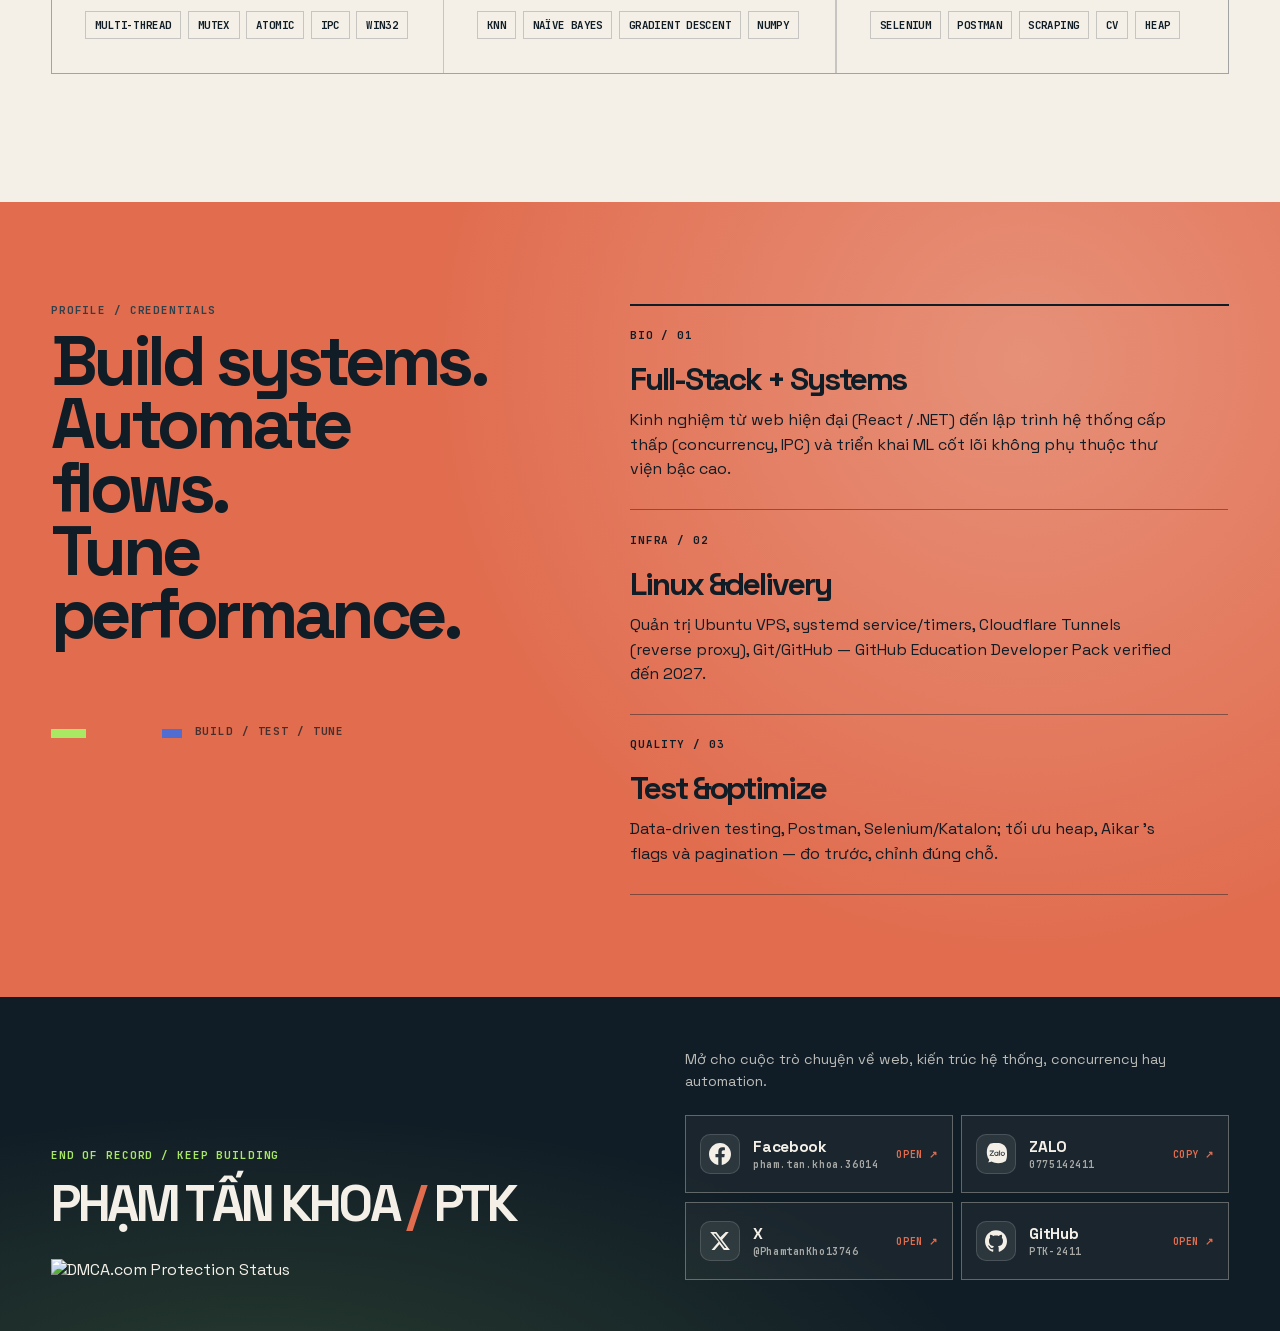
==== commit 2421c01a: "Update social media handles in index.html" ====
--- a/index.html
+++ b/index.html
@@ -1,3 +1,5 @@
+<!-- This code was created by Pham Tan Khoa. -->
+<!-- Reproduction in any form is prohibited. -->
 <!DOCTYPE html>
 <html lang="vi" class="space_grotesk_7f71b9c-module__PyY6Xq__variable jetbrains_mono_b71a1736-module__PzRQiW__variable">
 
@@ -600,7 +602,7 @@
                                 </span>
                                 <span class="social-meta">
                                     <span class="social-name">X</span>
-                                    <span class="social-handle">@NguynVn82192395</span>
+                                    <span class="social-handle">@PhamtanKho13746</span>
                                 </span>
                                 <span class="social-open">OPEN ↗</span>
                             </a>
@@ -616,7 +618,7 @@
                                 </span>
                                 <span class="social-meta">
                                     <span class="social-name">GitHub</span>
-                                    <span class="social-handle">PTK4908</span>
+                                    <span class="social-handle">PTK-2411</span>
                                 </span>
                                 <span class="social-open">OPEN ↗</span>
                             </a>
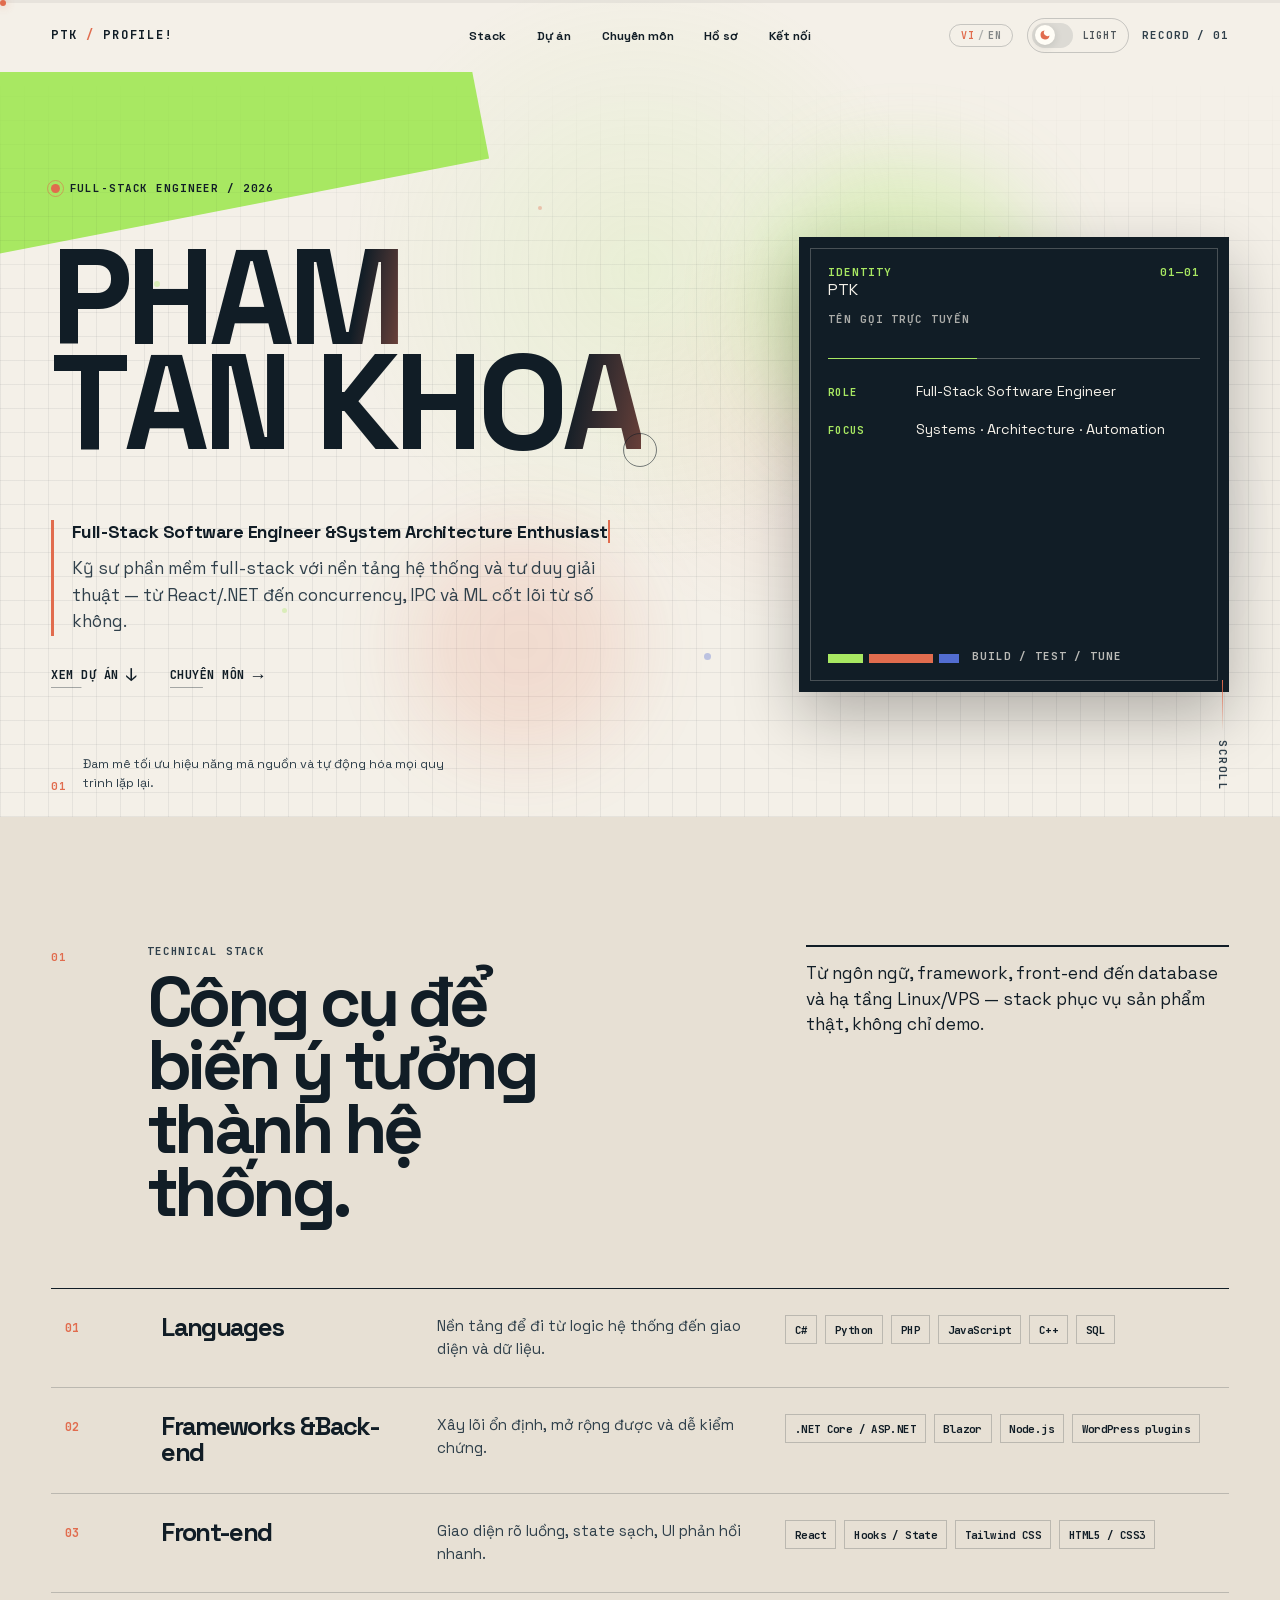
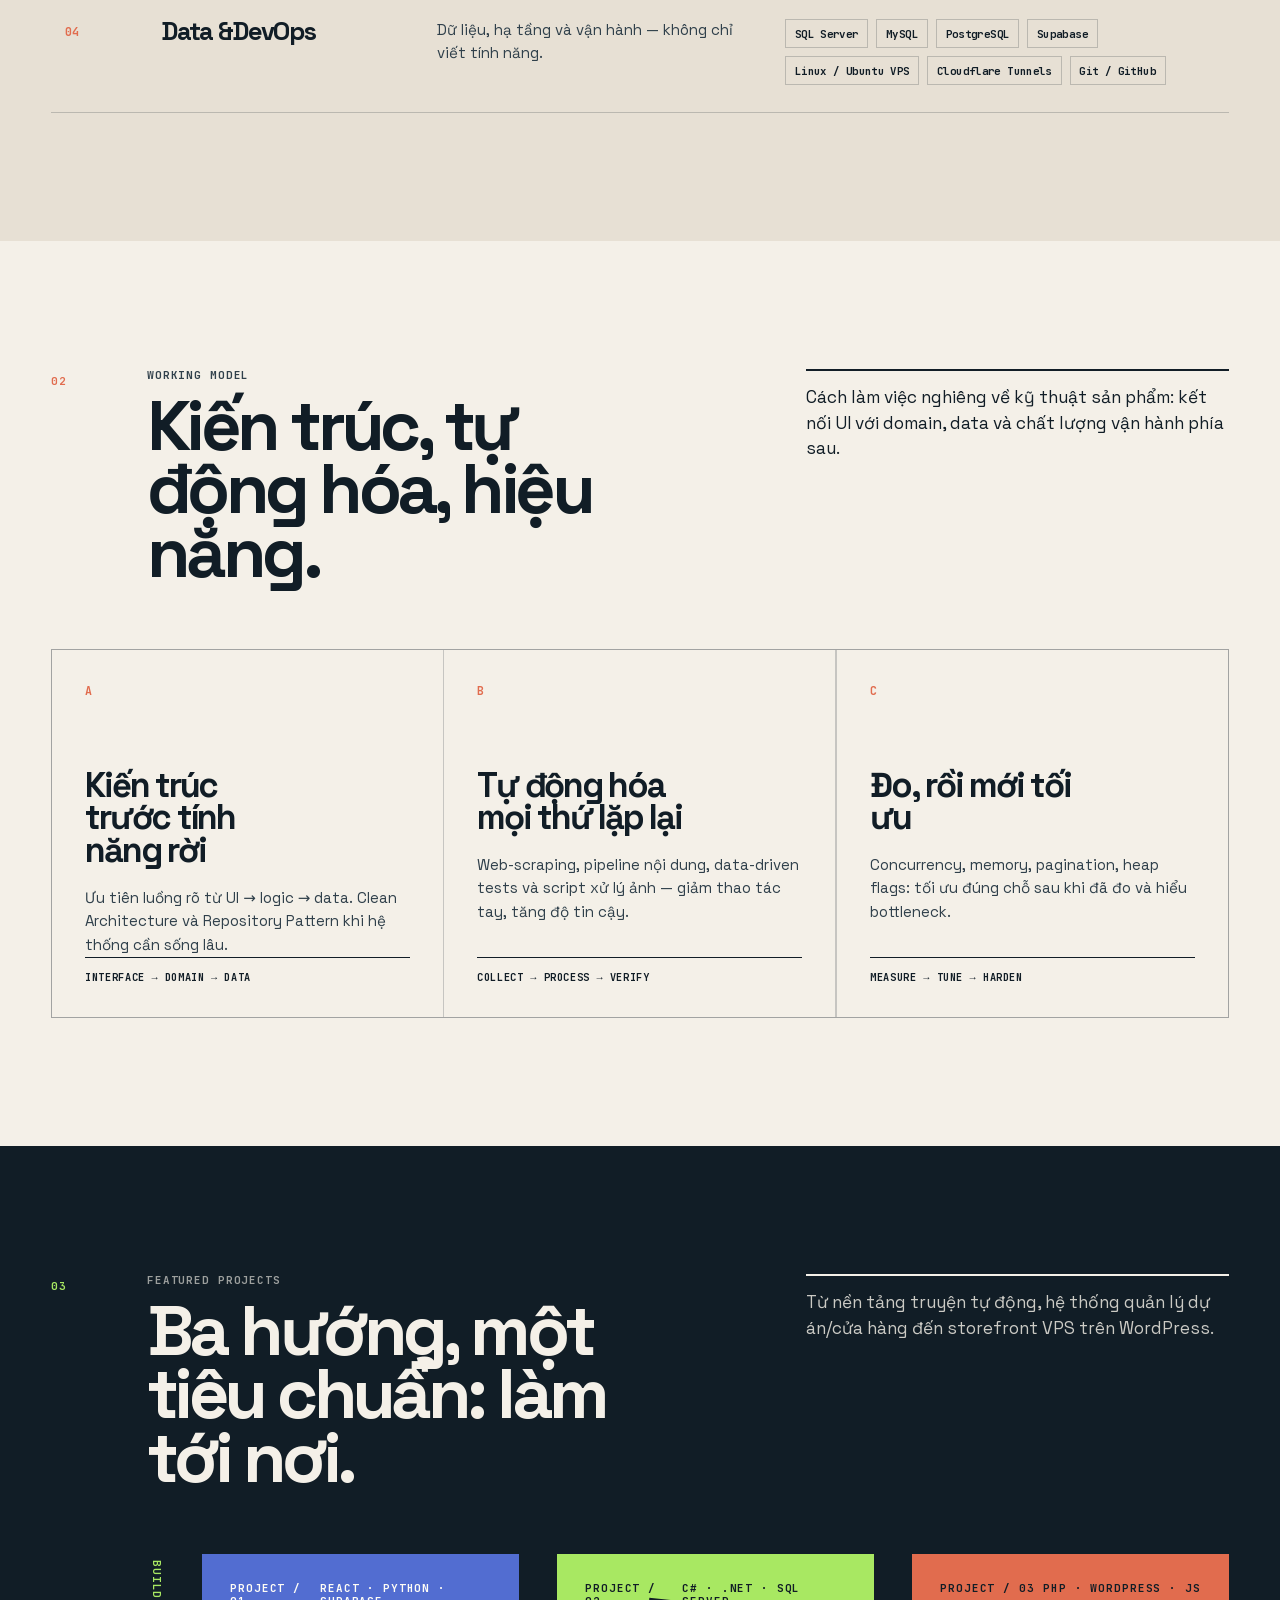
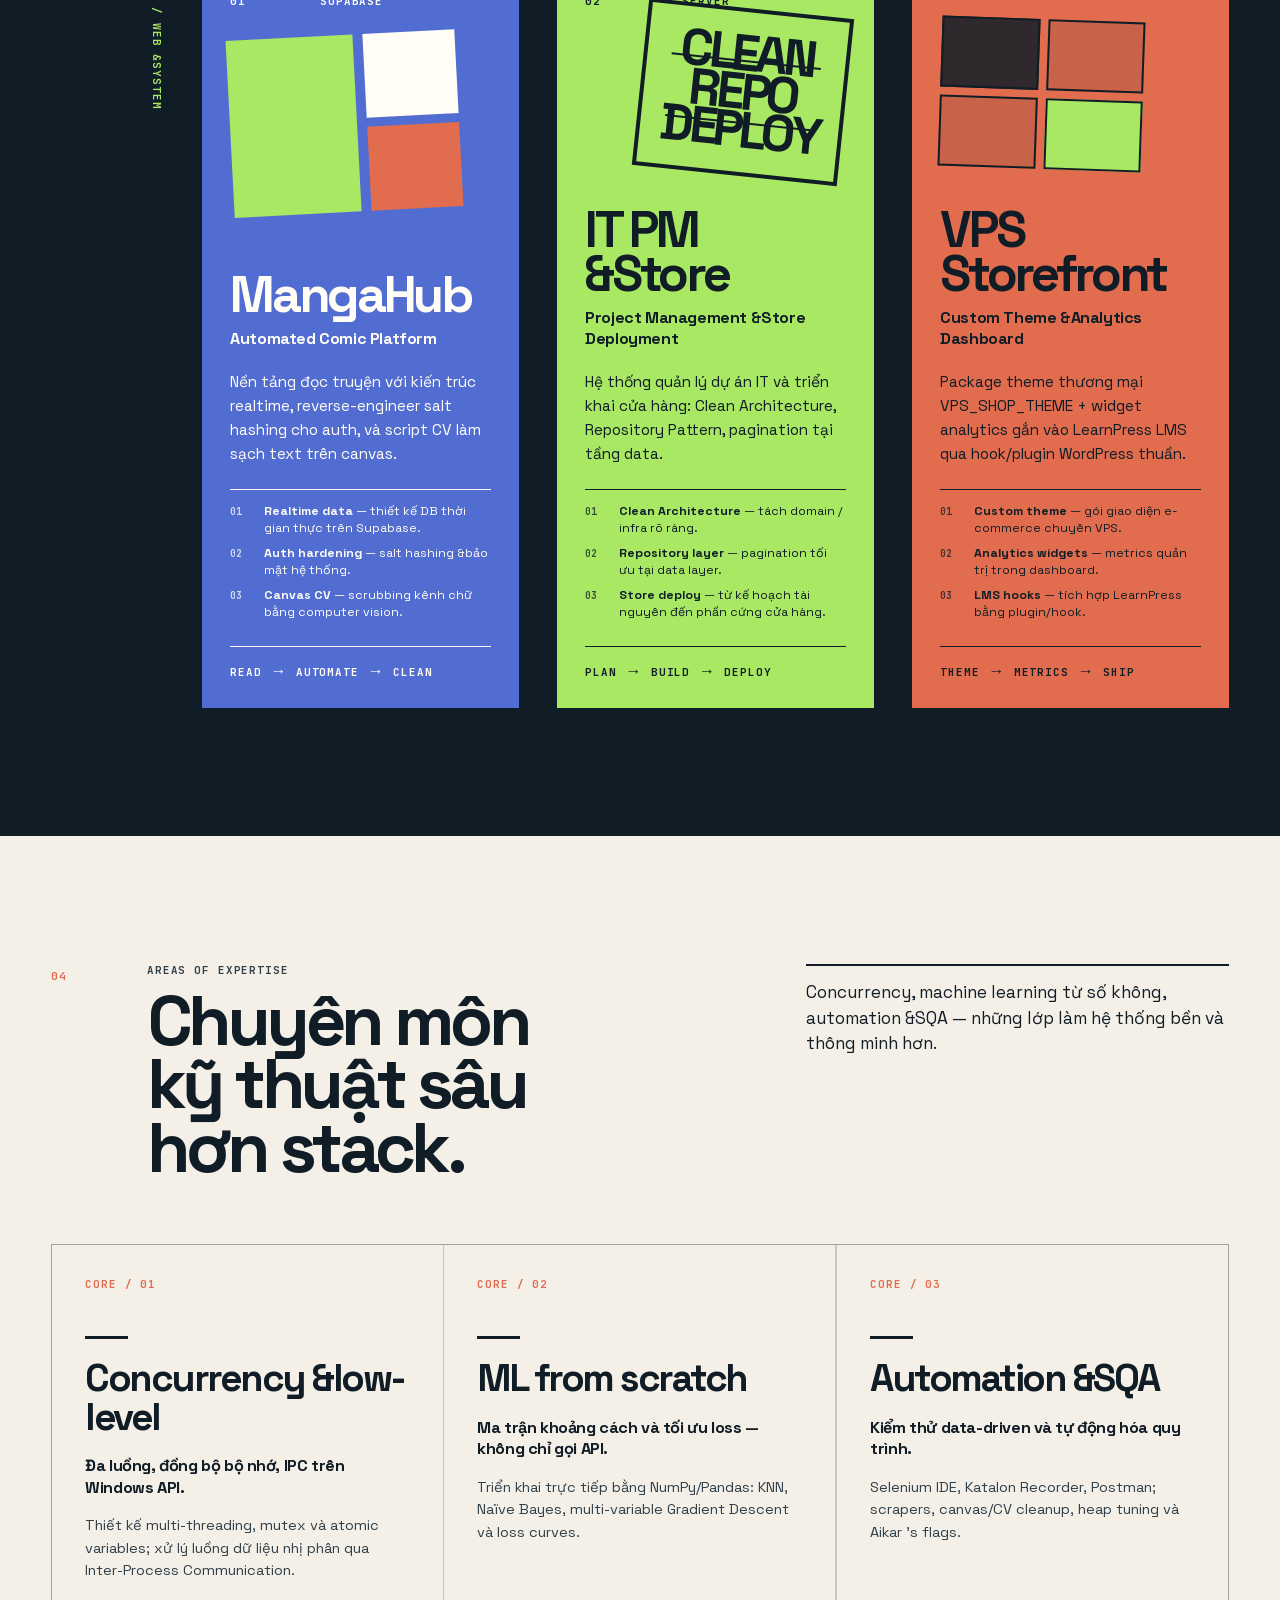
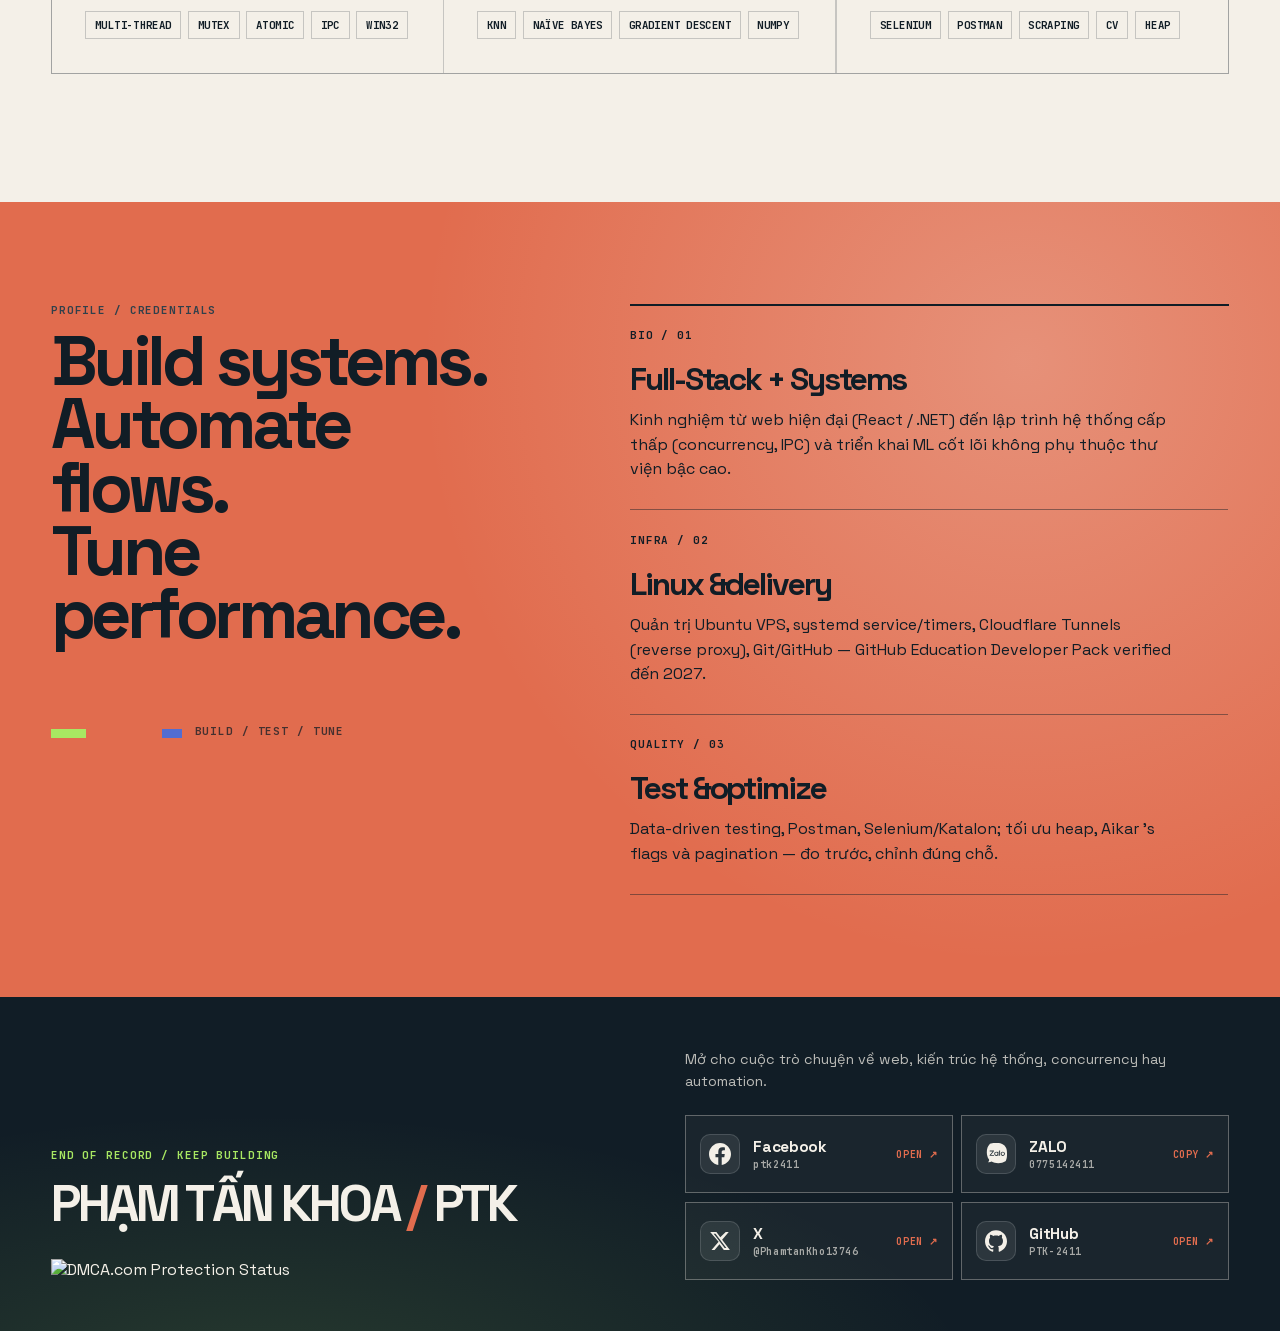
==== commit bb8d424f: "Update Facebook handle in footer links" ====
--- a/index.html
+++ b/index.html
@@ -550,7 +550,7 @@
                         <p class="footer-note">Mở cho cuộc trò chuyện về web, kiến trúc hệ thống, concurrency hay
                             automation.</p>
                         <nav class="social-links" aria-label="Liên kết mạng xã hội">
-                            <a href="https://www.facebook.com/pham.tan.khoa.36014" rel="noopener noreferrer"
+                            <a href="https://www.facebook.com/ptk2411" rel="noopener noreferrer"
                                 target="_blank" class="social-link social-link--facebook" style="--item-i:0">
                                 <span class="social-icon" aria-hidden="true">
                                     <svg viewBox="0 0 24 24" width="22" height="22" fill="currentColor"
@@ -562,7 +562,7 @@
                                 </span>
                                 <span class="social-meta">
                                     <span class="social-name">Facebook</span>
-                                    <span class="social-handle">pham.tan.khoa.36014</span>
+                                    <span class="social-handle">ptk2411</span>
                                 </span>
                                 <span class="social-open">OPEN ↗</span>
                             </a>
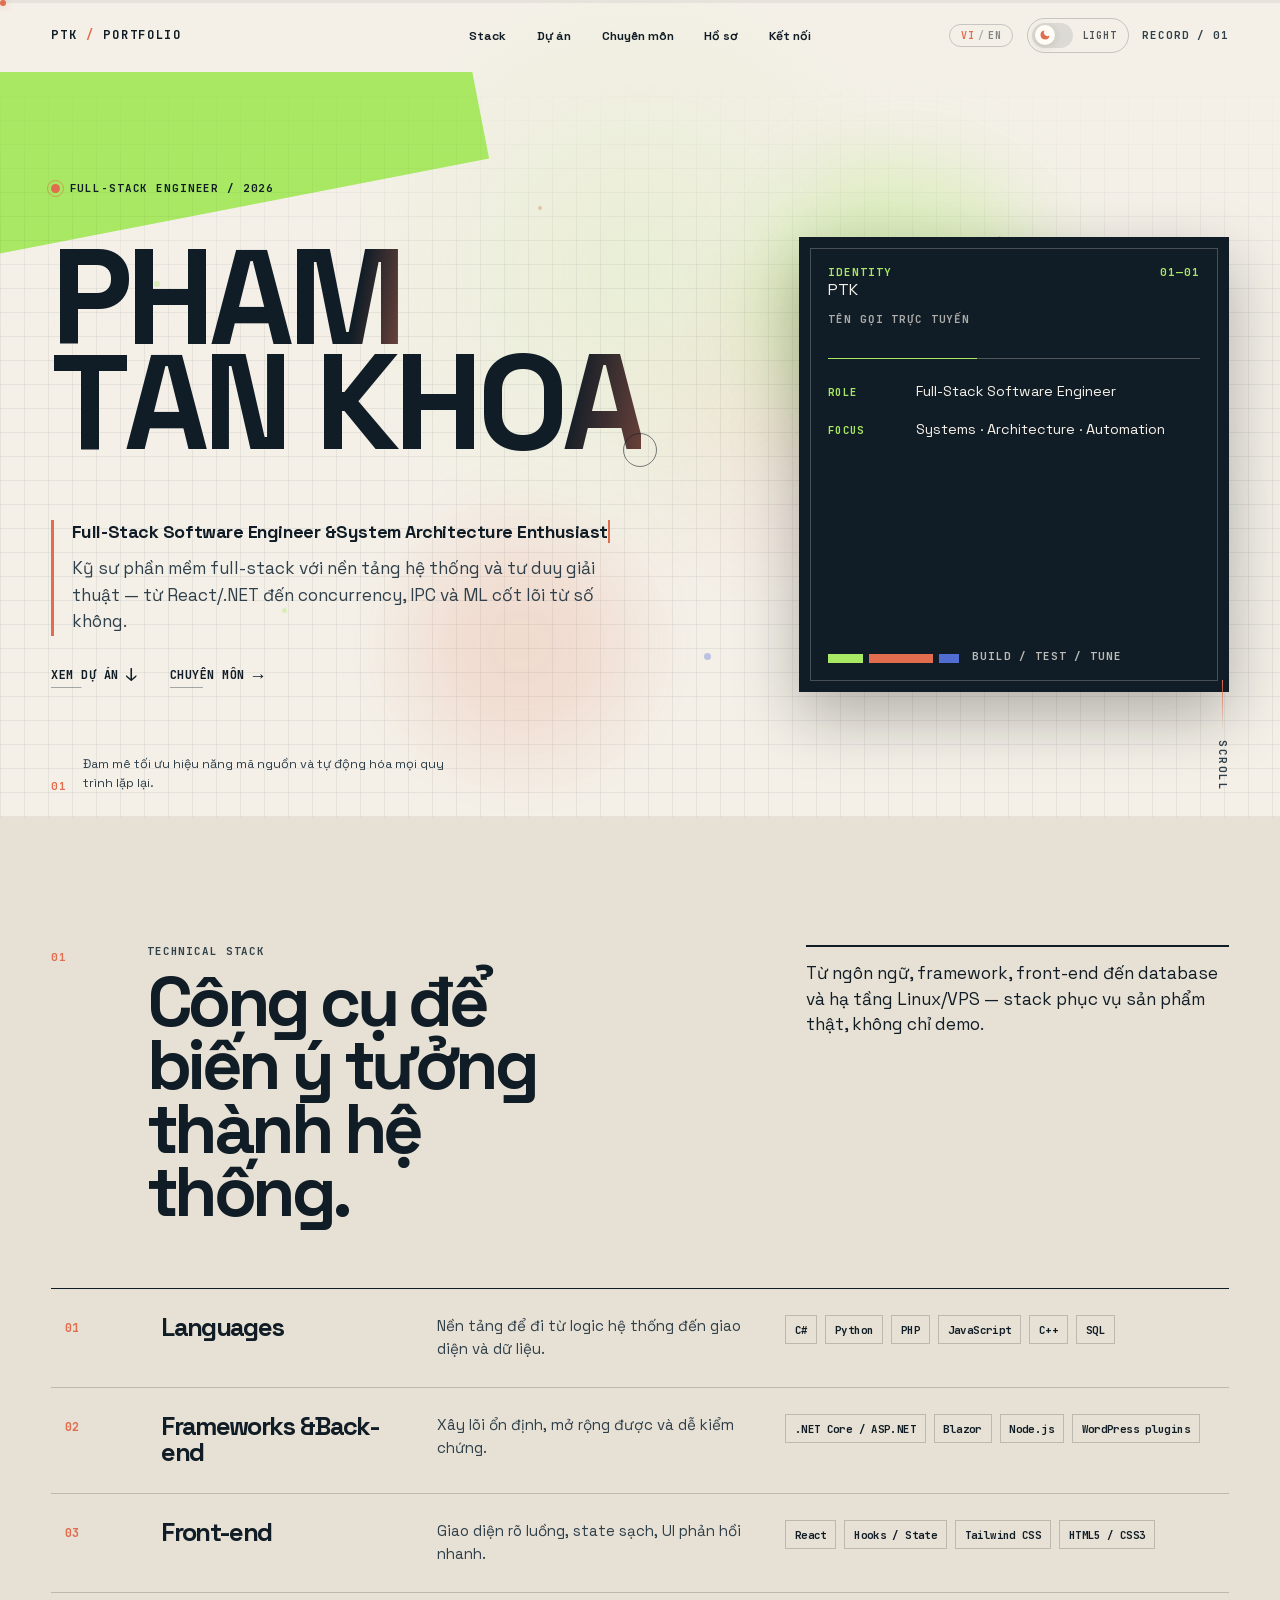
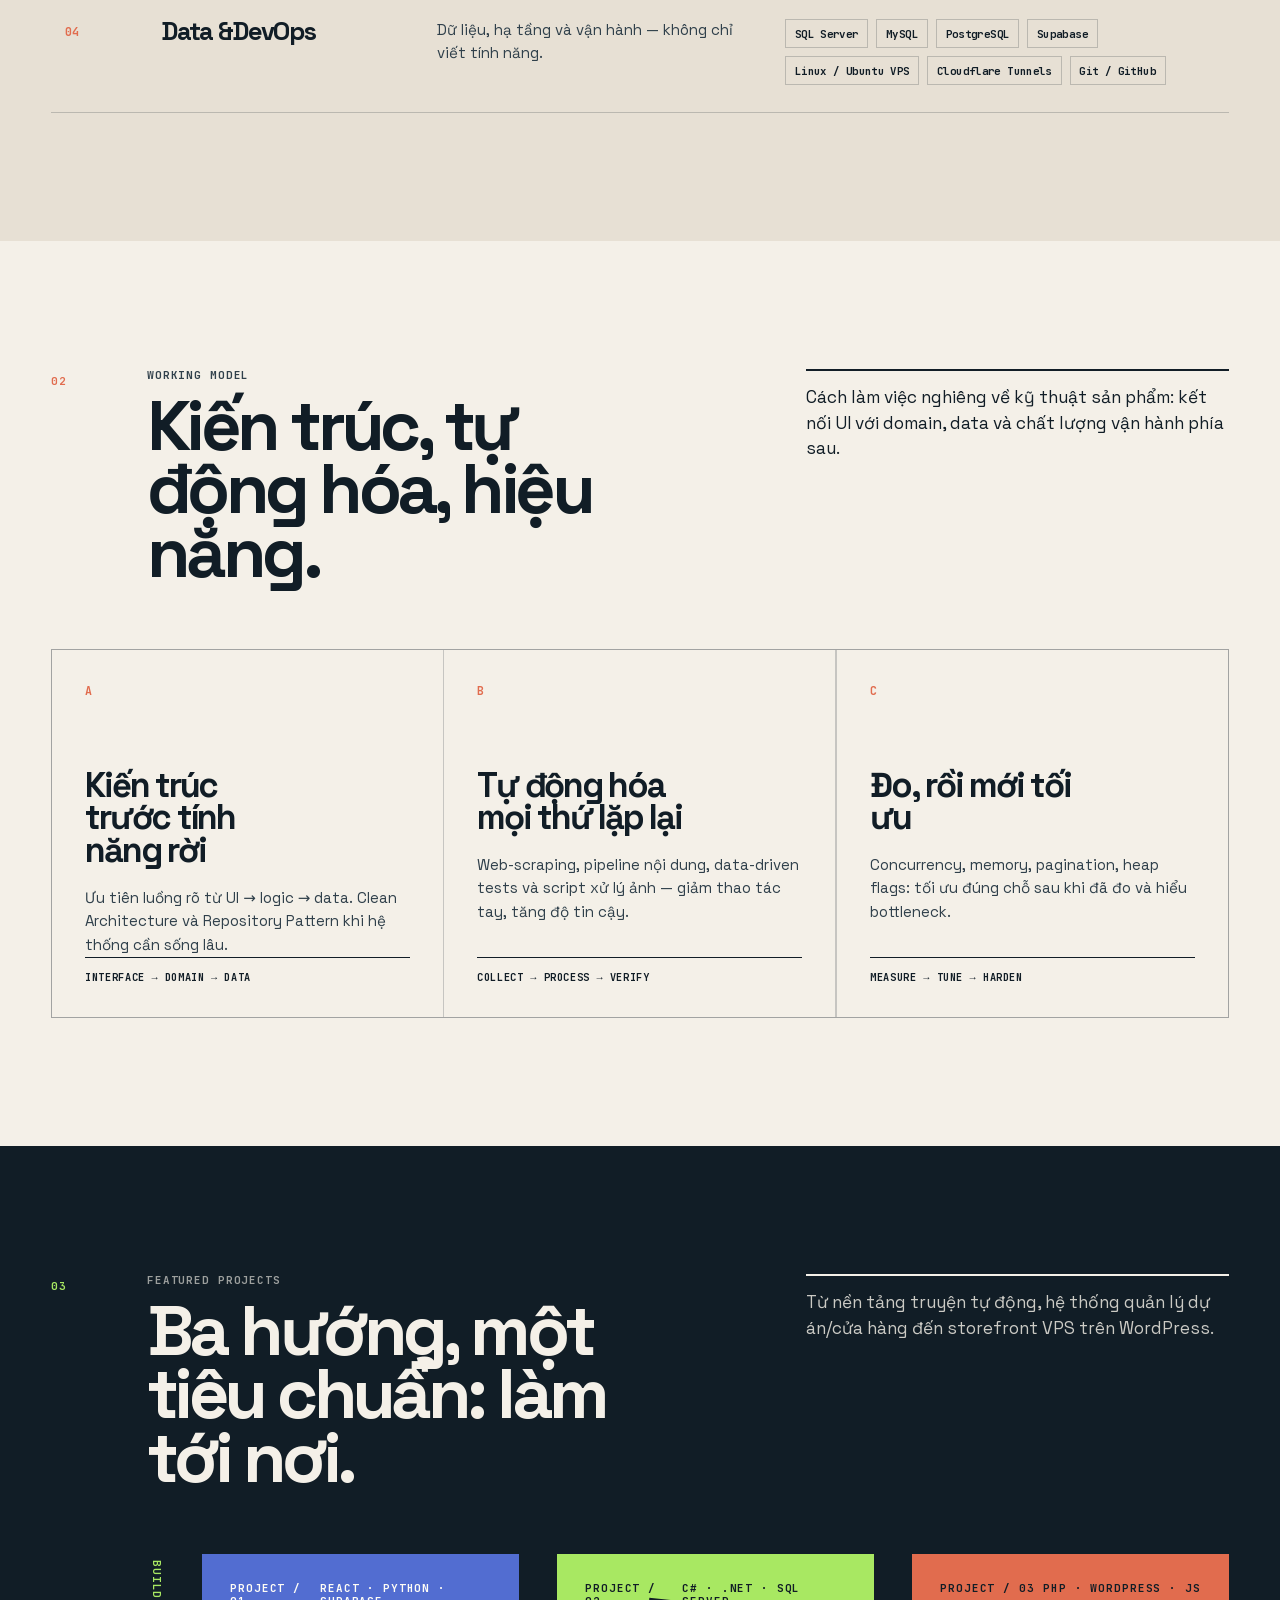
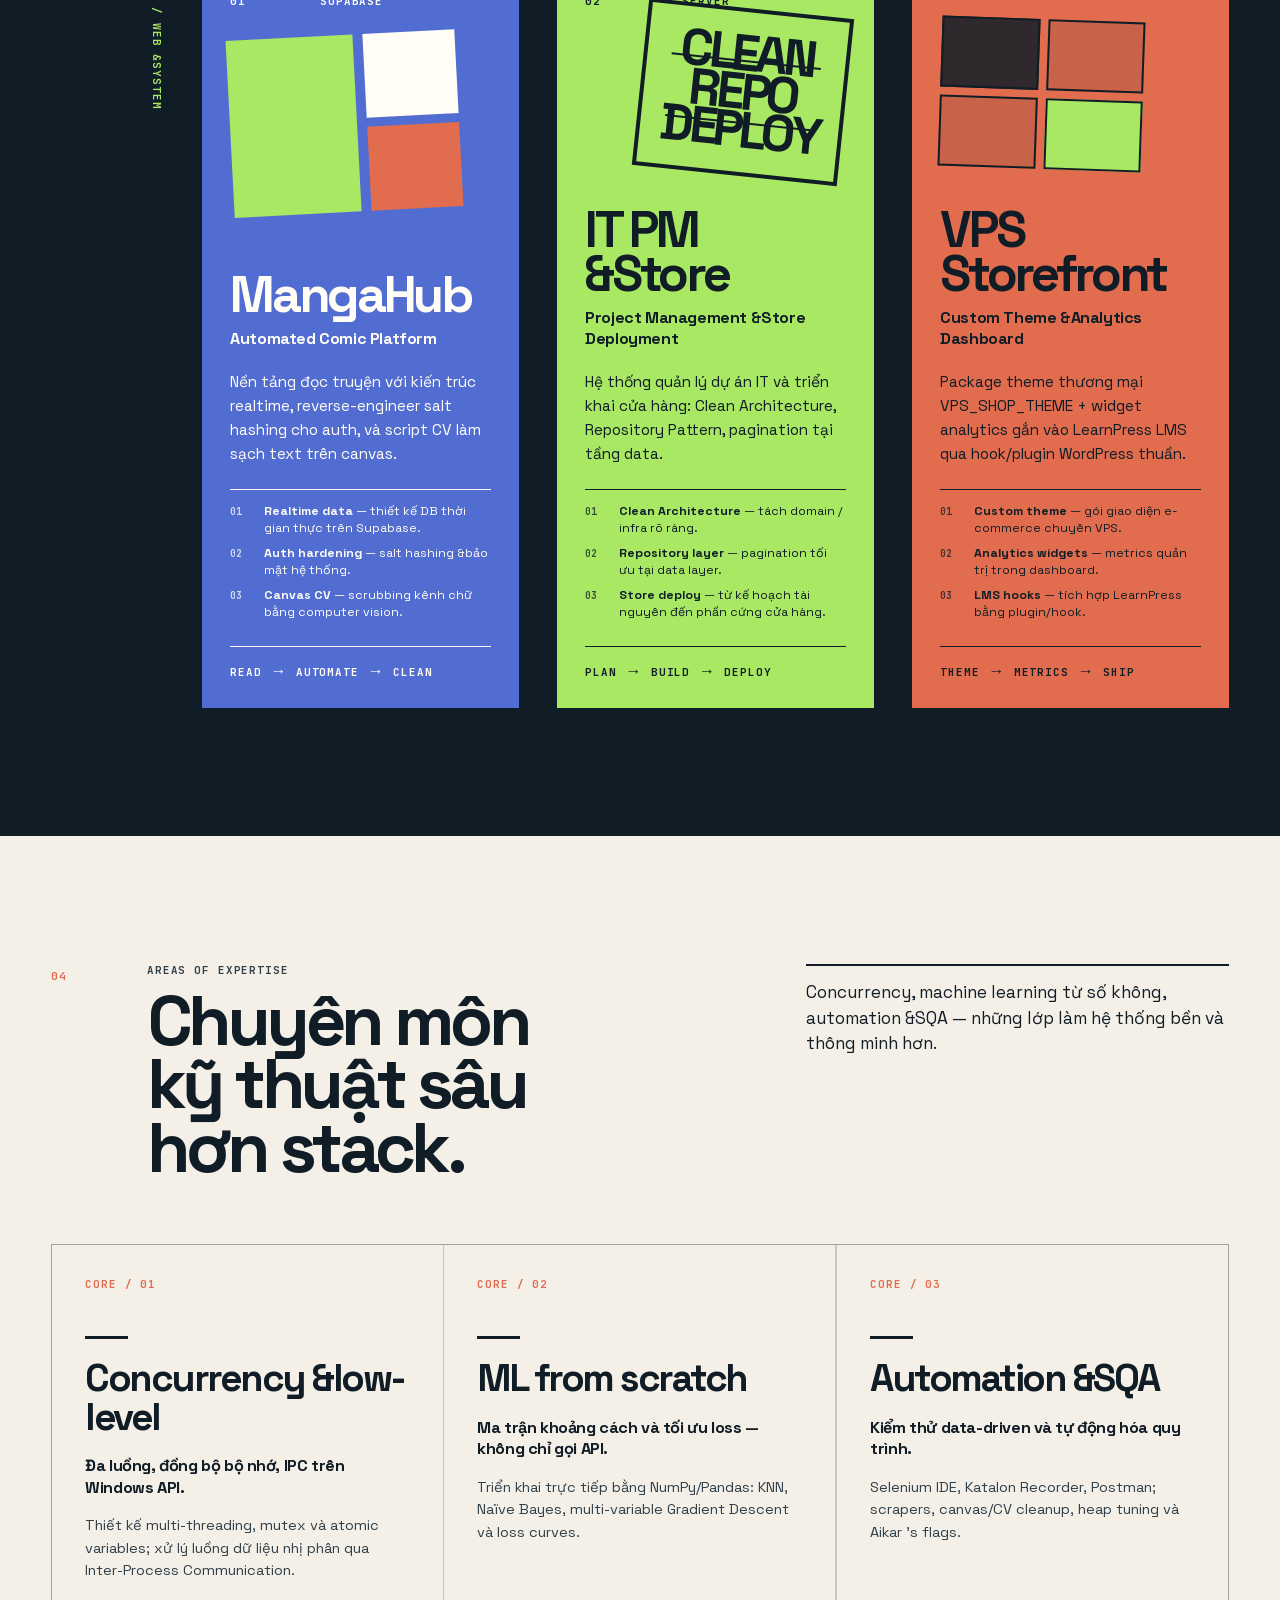
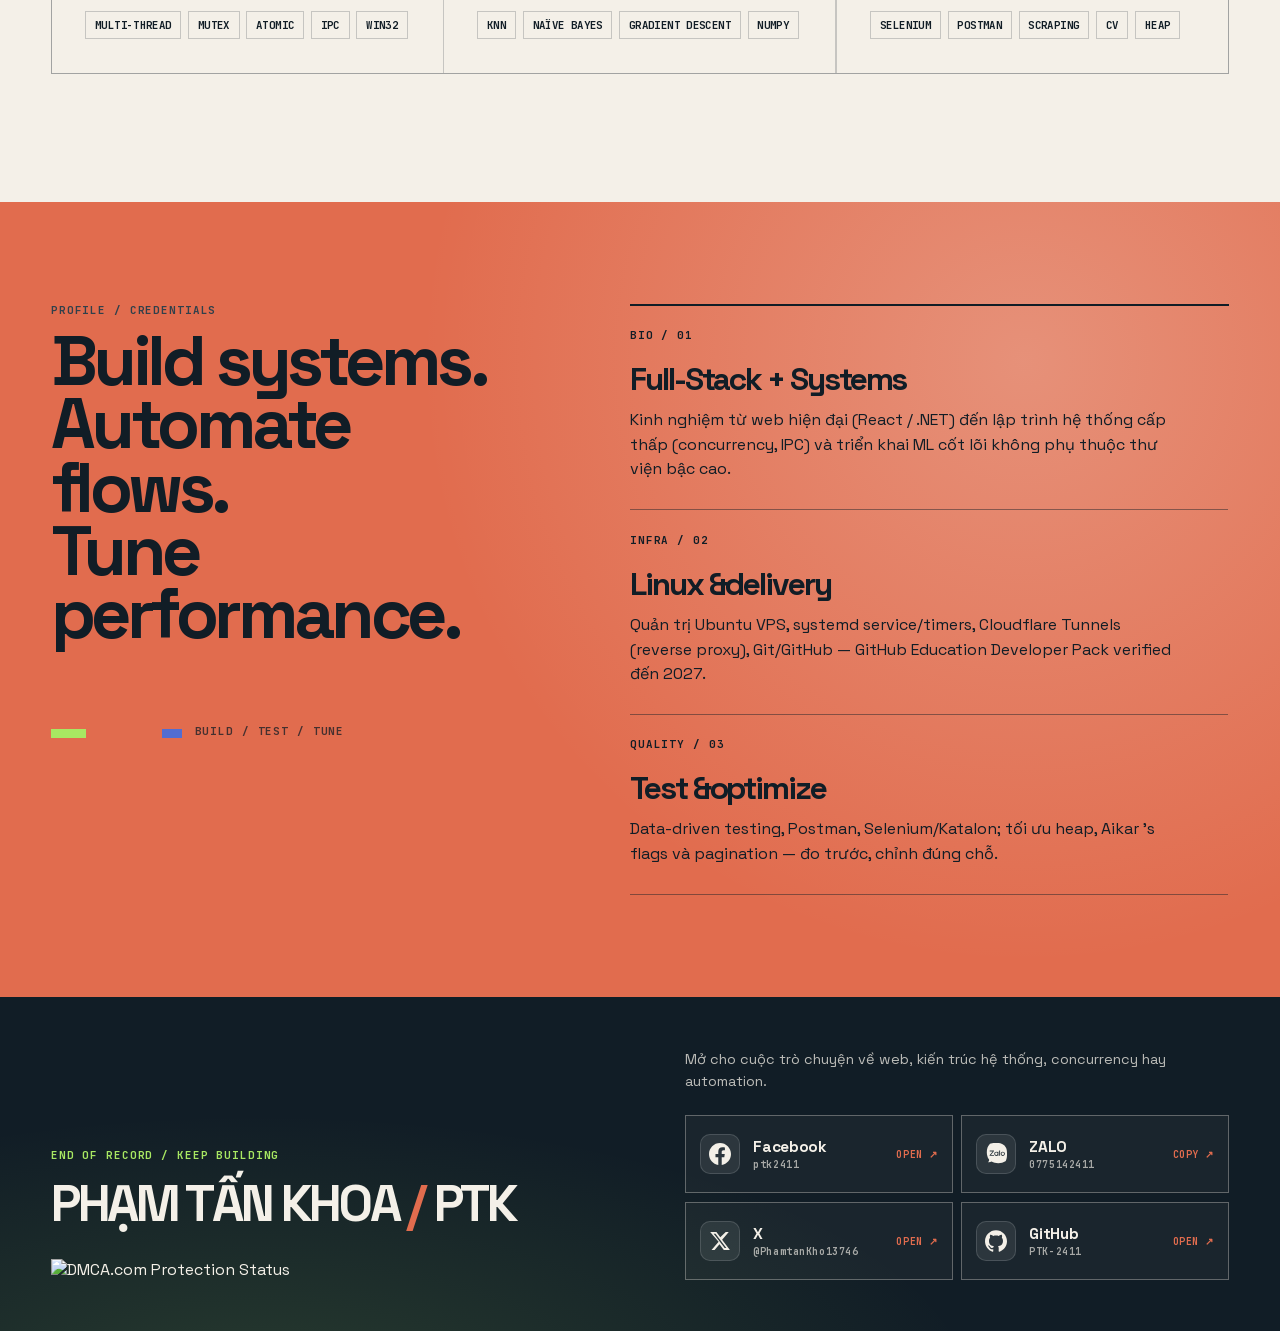
==== commit 08dba0ce: "Change 'PROFILE!' to 'PORTFOLIO' in header" ====
--- a/index.html
+++ b/index.html
@@ -61,7 +61,7 @@
         <header class="site-header ">
             <a class="brand" href="#top" aria-label="Về đầu trang">
                 PTK <span>/</span>
-                PROFILE!
+                PORTFOLIO
             </a>
             <nav aria-label="Điều hướng chính">
                 <a href="#skills">Stack</a>
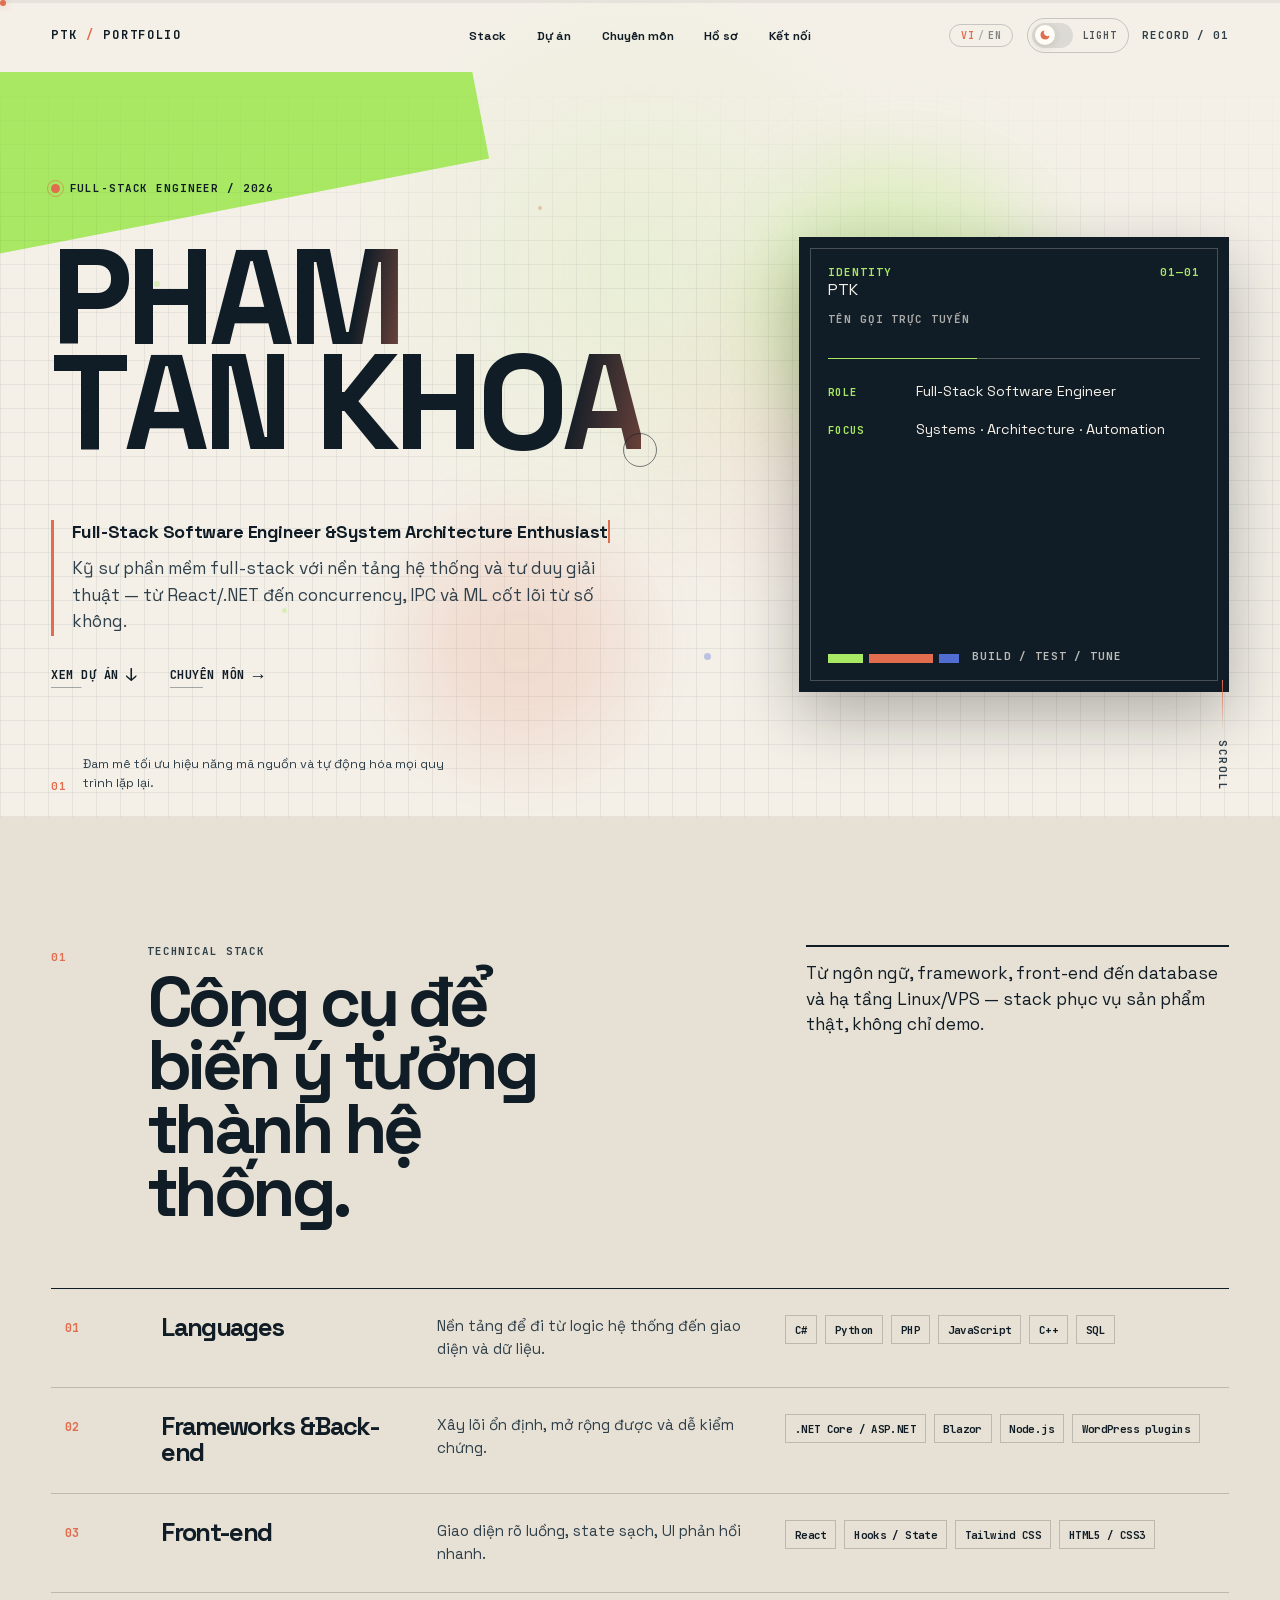
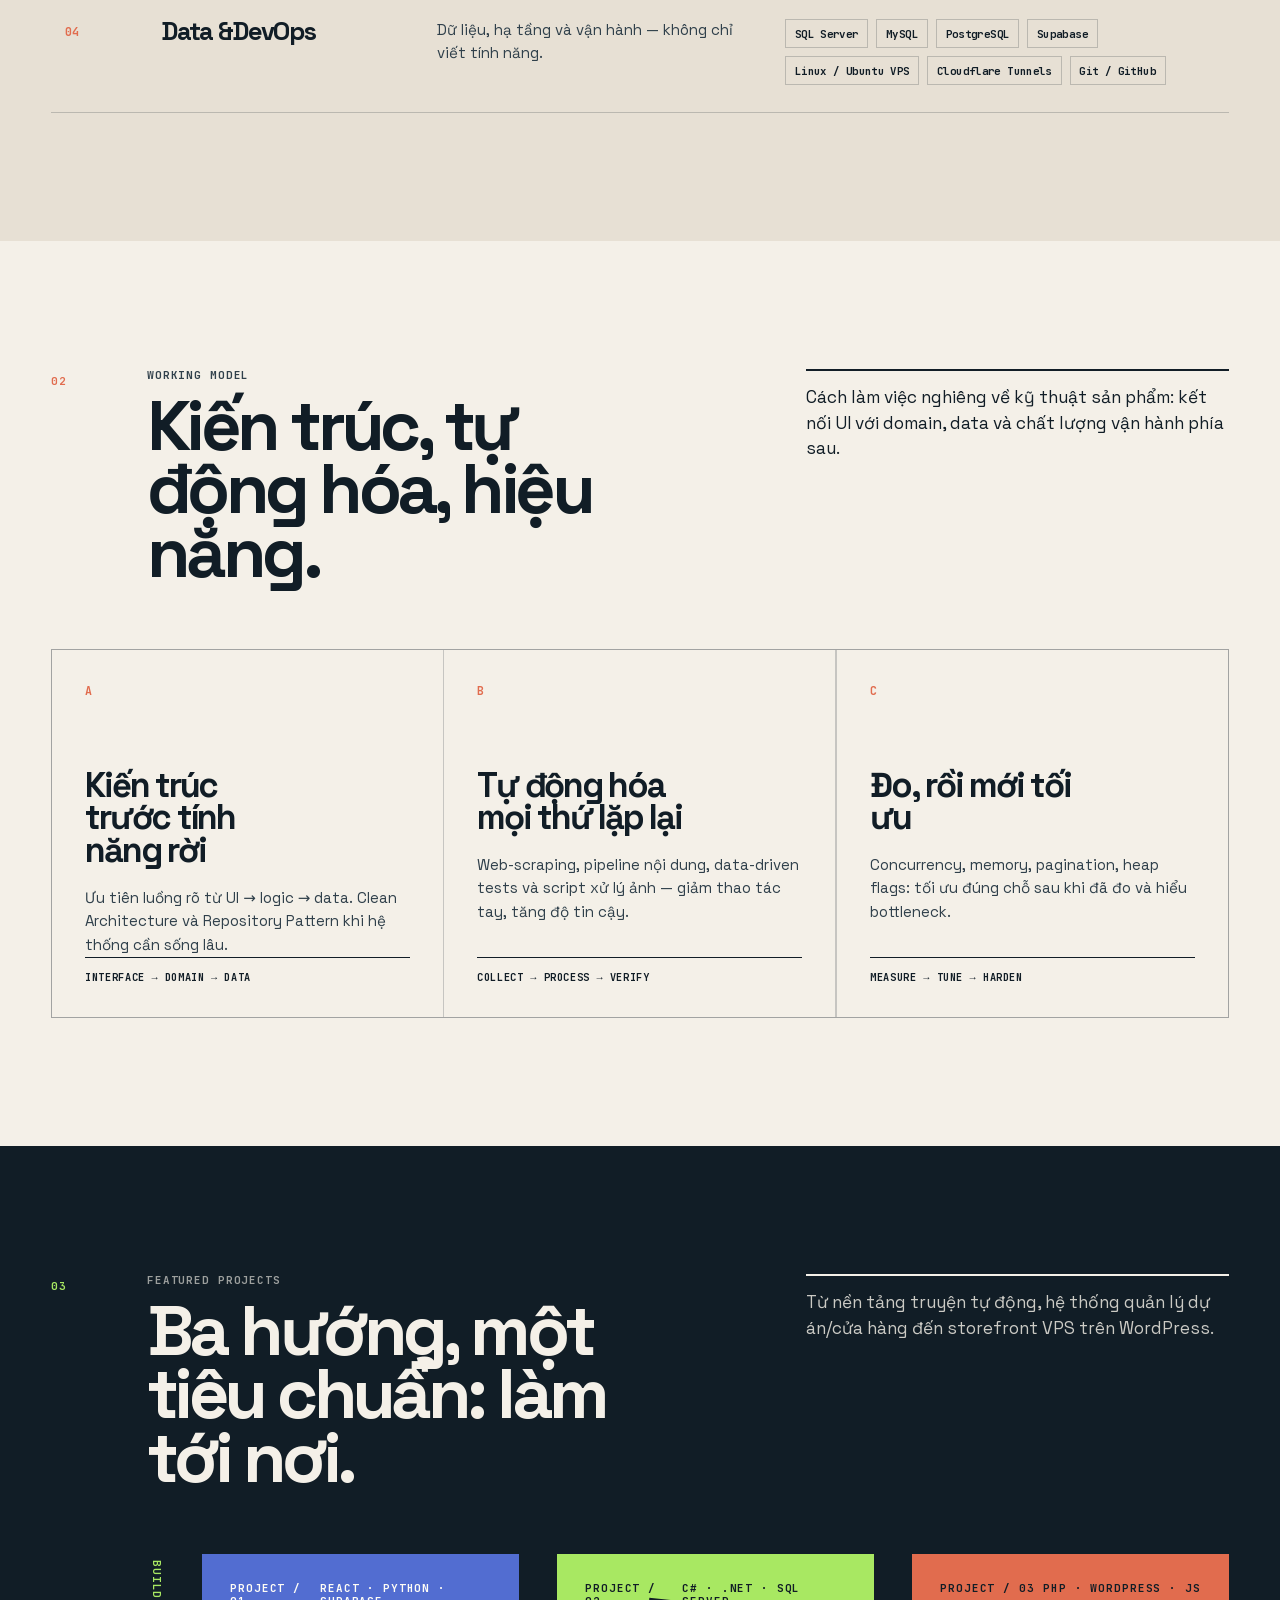
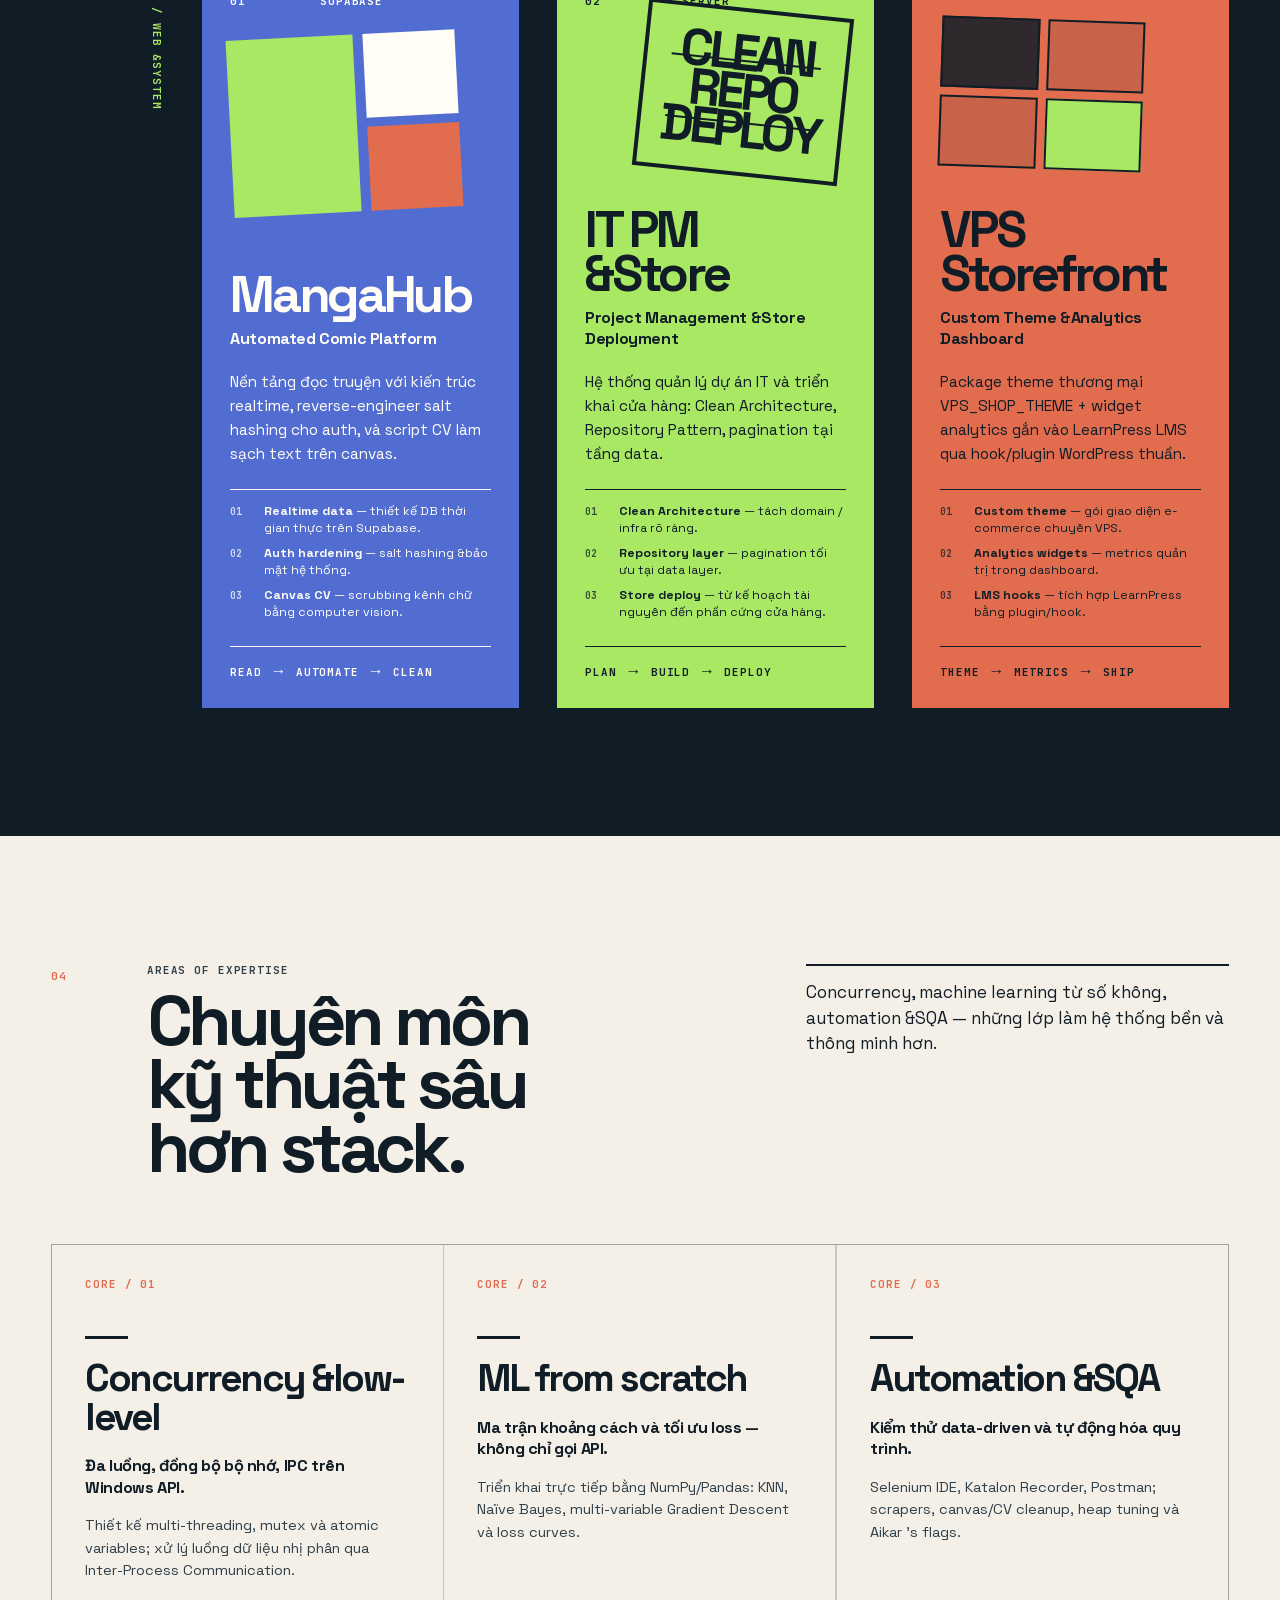
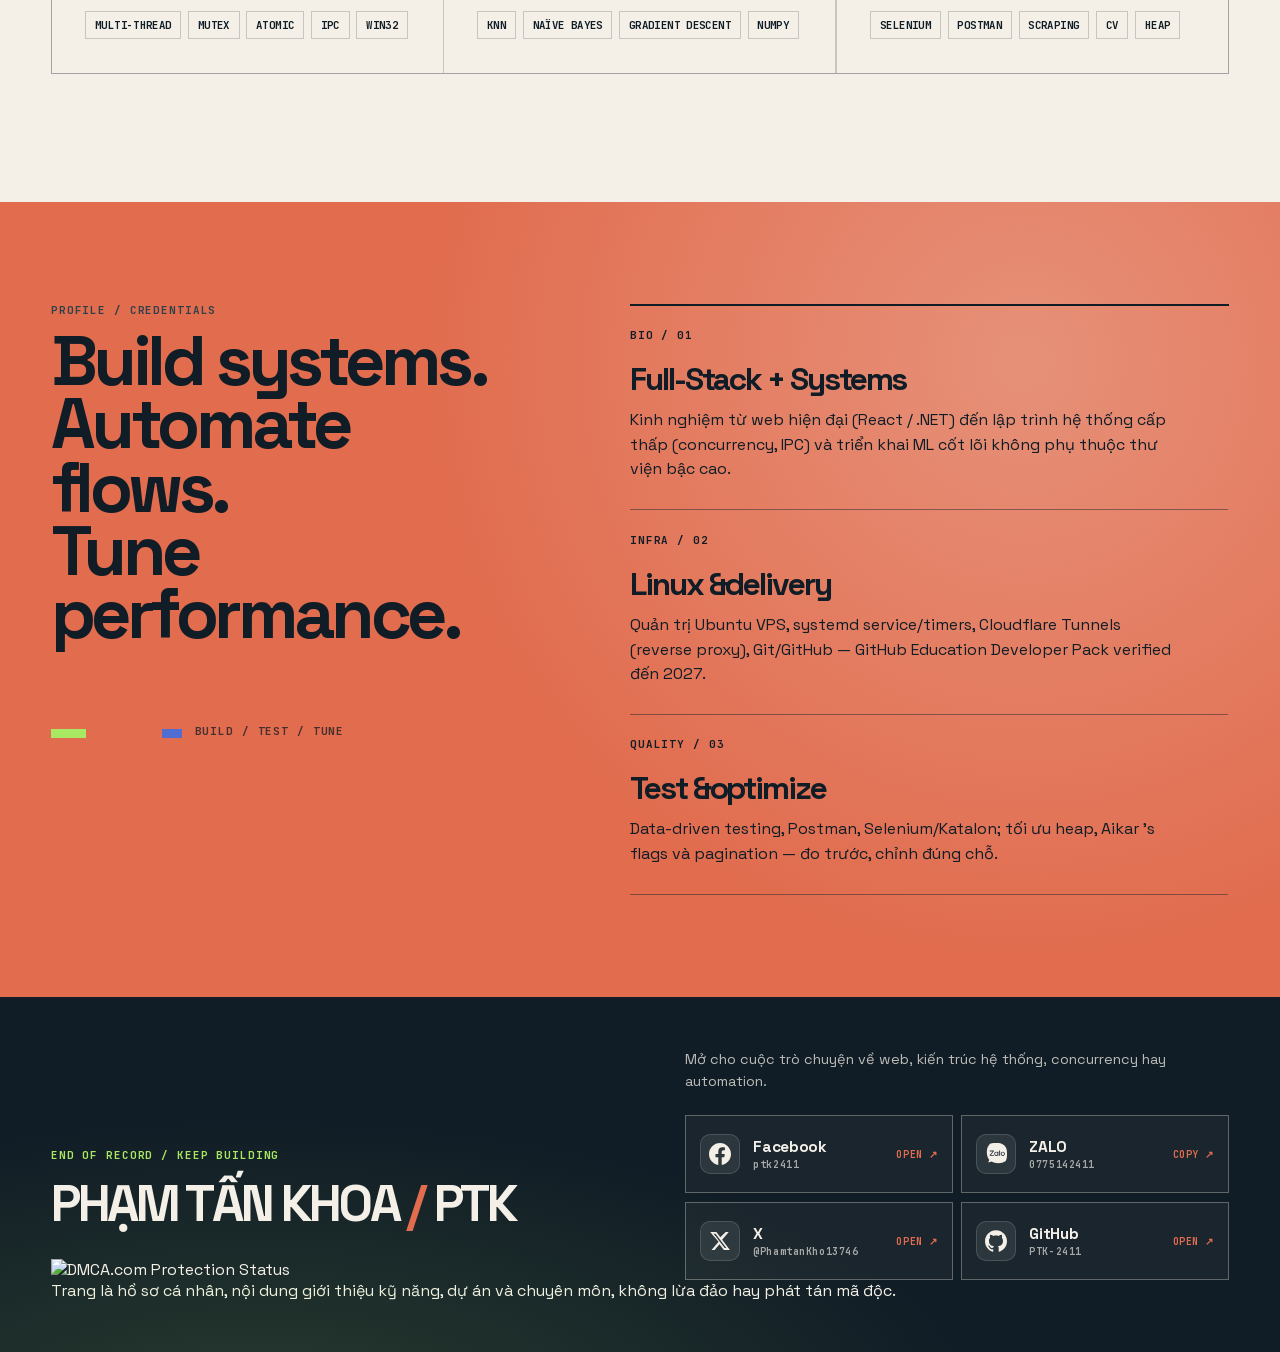
==== commit 630cdc1f: "Add personal profile description to footer" ====
--- a/index.html
+++ b/index.html
@@ -626,6 +626,7 @@
                     </div>
                 </div>
             </div>
+            <p>Trang là hồ sơ cá nhân, nội dung giới thiệu kỹ năng, dự án và chuyên môn, không lừa đảo hay phát tán mã độc.</p>
         </footer>
     </main>
     <!--$-->
